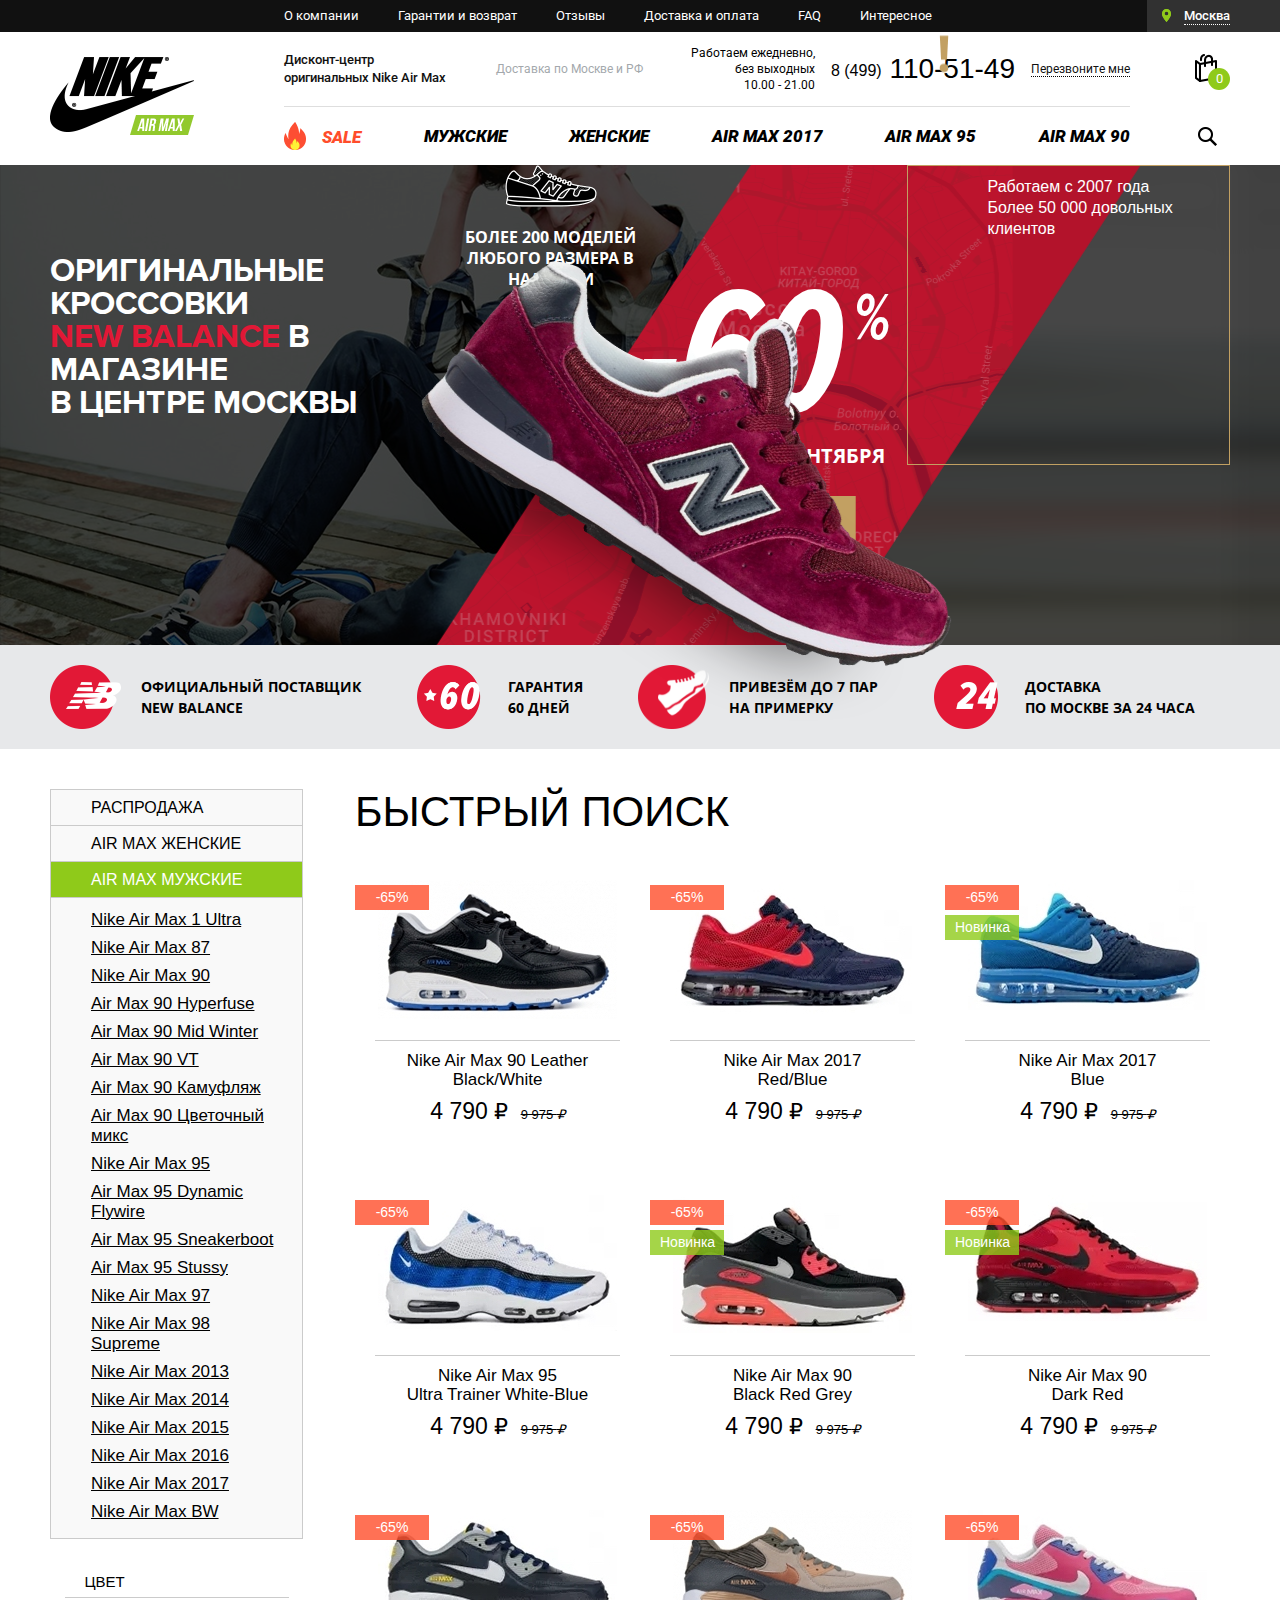
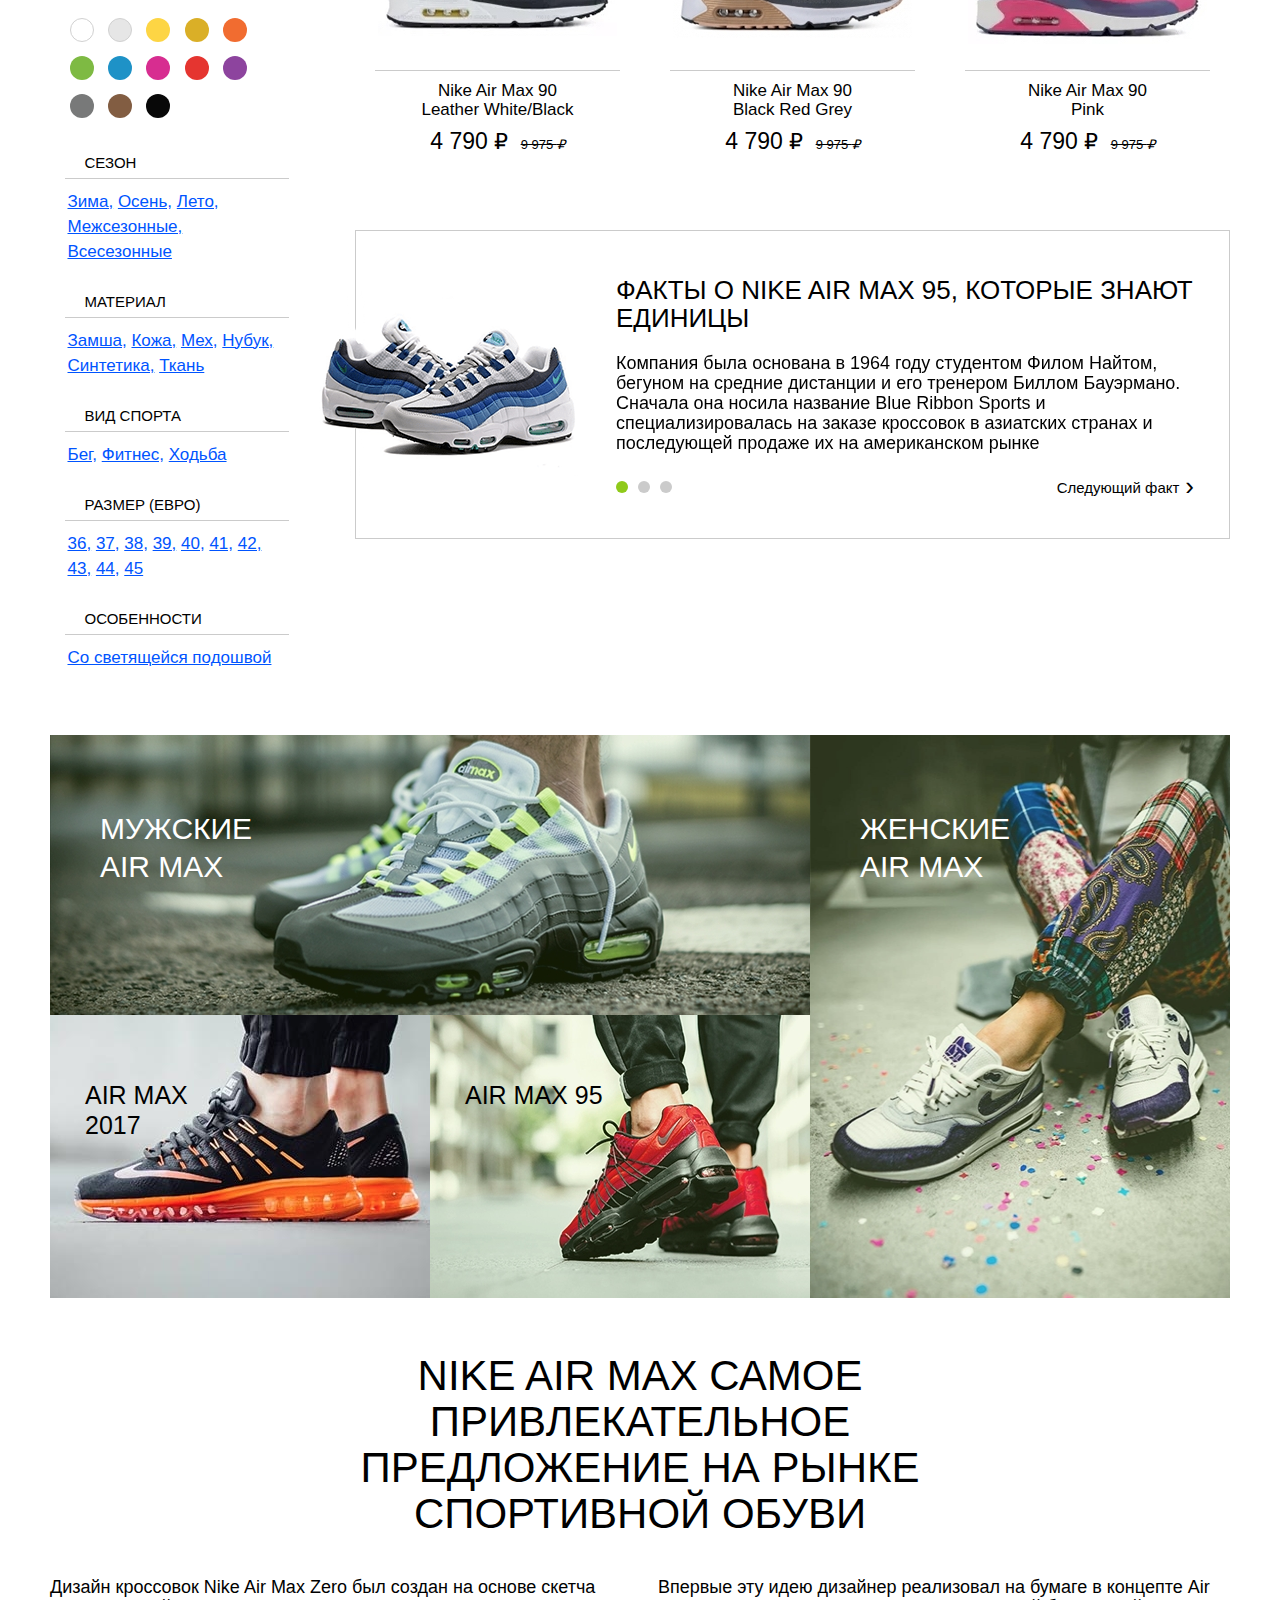
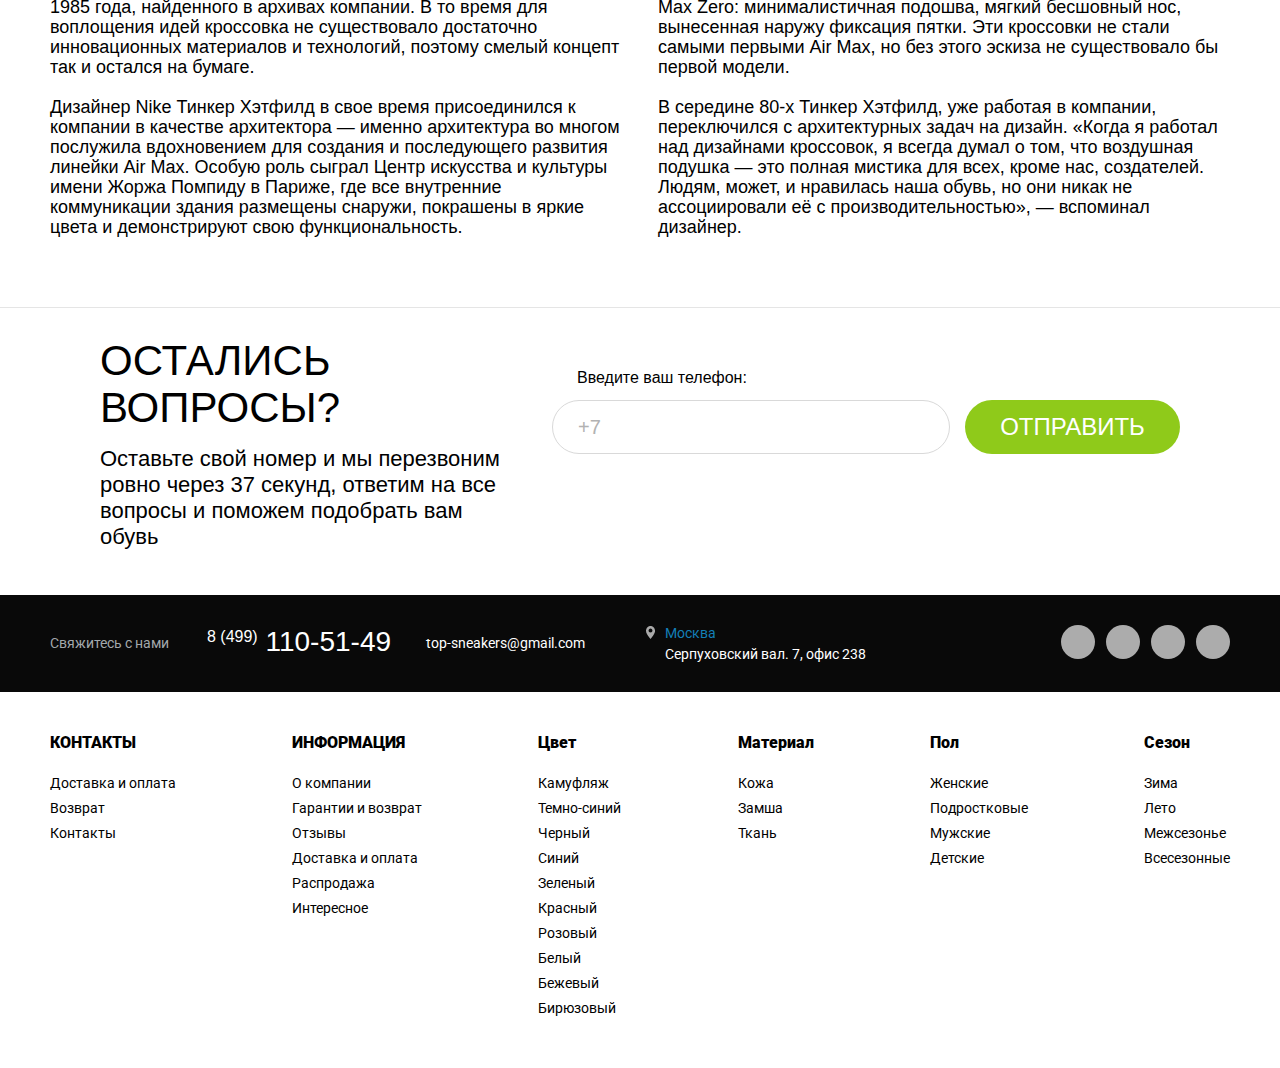
==== index.html @ c9deb580 "Initial commit" ====
<!DOCTYPE html>
<html xmlns="http://www.w3.org/1999/xhtml">
<head>
  <meta charset="utf-8">
  <!--[if IE]><script src="http://html5shiv.googlecode.com/svn/trunk/html5.js"></script><![endif]-->
  <title></title>
  <meta name="keywords" content="">
  <meta name="description" content="">
  <meta name="viewport" content="width=device-width, initial-scale=1.0, maximum-scale=1, user-scalable=0">
  <link href="https://fonts.googleapis.com/css?family=Roboto:300,400,500,700,900,900i&amp;subset=cyrillic,cyrillic-ext" rel="stylesheet">
  <link rel="stylesheet" href="css/main.css" type="text/css">
  <link rel="stylesheet" href="css/newbalances.css" type="text/css">
  <link rel="stylesheet" href="css/fonts.css" type="text/css">
  <link rel="stylesheet" href="css/framework.css" type="text/css">
</head>

<body>

<div id="wrapper">

  <div id="callModal" class="call-modal mfp-hide">
    <div class="modal-contacts-form">
      <span class="call-modal-tt">Обратный звонок</span>
      <form action="#">
        <div class="form-group">
          <label for="inputName">Ваше имя</label>
          <div class="icon-input">
            <i class="icon icon-user-input"></i>
            <input type="text" placeholder="ВАШЕ ИМЯ" id="inputName">
          </div>
        </div>
        <div class="form-group">
          <label for="inputPhone">Ваш телефон</label>
          <div class="icon-input">
            <i class="icon icon-phone-input"></i>
            <input type="text" placeholder="+7" id="inputPhone" class="mask-phone">
          </div>
        </div>
        <button class="btn" type="submit">ОФОРМИТЬ ЗАКАЗ</button>
      </form>
    </div>
  </div>


  <div id="cartModal" class="cart-modal mfp-hide">
    <div class="product-info-icons hidden-devices">
      <div class="prod-icon-item">
        <i class="icon icon-rouble"></i>
        <span class="prod-icon-name">
          <span>Оплата</span>
          <span>после примерки</span>
        </span>
      </div>

      <div class="prod-icon-item">
        <i class="icon icon-sneakers"></i>
        <span class="prod-icon-name">
          <span>До 4-х пар</span>
          <span>на выбор</span>
        </span>
      </div>

      <div class="prod-icon-item">
        <i class="icon icon-guarantee">
          <span class="icon-g-value-md">60</span>
        </i>
        <span class="prod-icon-name">
          <span>Гарантия</span>
          <span>60 дней</span>
        </span>
      </div>

      <div class="prod-icon-item">
        <i class="icon icon-original-box"></i>
        <span class="prod-icon-name">
          <span>Оригинальные</span>
          <span>кроссовки Nike</span>
        </span>
      </div>

      <div class="prod-icon-item">
        <i class="icon icon-guarantee">
          <span class="icon-g-value-sm">365</span>
        </i>
        <span class="prod-icon-name">
          <span>Возврат</span>
          <span>365 дней</span>
        </span>
      </div>
    </div>

    <div class="product-cart-table-wrapp">
      <div class="prod-cart-table">
        <div class="prod-cart-row hidden-mobile">
          <div class="prod-cart-col t-col-1">Фото</div>
          <div class="prod-cart-col t-col-2">Название</div>
          <div class="prod-cart-col t-col-3">Размер</div>
          <div class="prod-cart-col t-col-4">Количество</div>
          <div class="prod-cart-col t-col-5">Цена</div>
        </div>

        <div class="prod-cart-row">
          <div class="prod-cart-col t-col-1">
            <span class="prod-cart-img"><img src="img/prod-min1.jpg" alt=""></span>
          </div>

          <div class="prod-cart-col t-col-2">
            <span class="prod-cart-name">Nike Zoom Vapor</span>
          </div>

          <div class="prod-cart-col t-col-3">
            <div class="prod-cart-select-wrapp">
              <select name="" id="">
                <option value="">41</option>
                <option value="">42</option>
                <option value="">43</option>
                <option value="">44</option>
                <option value="">45</option>
              </select>
            </div>
            <div class="prod-cart-check-wrapp">
              <input type="checkbox" id="ch1">
              <label for="ch1">Не уверен в размере - привезите несколько</label>
            </div>
          </div>

          <div class="prod-cart-col t-col-4">
            <div class="col-panel-tc">
              <span class="minus-input">-</span>
              <input type="text" value="1">
              <span class="plus-input">+</span>
            </div>
          </div>

          <div class="prod-cart-col t-col-5">
            <span class="prod-cart-price">3 520 <i class="rubl">₽</i></span>
          </div>
        </div>


        <div class="prod-cart-row">
          <div class="prod-cart-col t-col-1">
            <span class="prod-cart-img"><img src="img/prod-min2.jpg" alt=""></span>
          </div>

          <div class="prod-cart-col t-col-2">
            <span class="prod-cart-name">Nike Zoom Vapor</span>
          </div>

          <div class="prod-cart-col t-col-3">
            <div class="prod-cart-select-wrapp">
              <select name="" id="">
                <option value="">41</option>
                <option value="">42</option>
                <option value="">43</option>
                <option value="">44</option>
                <option value="">45</option>
              </select>
            </div>
            <div class="prod-cart-check-wrapp">
              <input type="checkbox" id="ch2">
              <label for="ch2">Не уверен в размере - привезите несколько</label>
            </div>
          </div>

          <div class="prod-cart-col t-col-4">
            <div class="col-panel-tc">
              <span class="minus-input">-</span>
              <input type="text" value="1">
              <span class="plus-input">+</span>
            </div>
          </div>

          <div class="prod-cart-col t-col-5">
            <span class="prod-cart-price">4 390 <i class="rubl">₽</i></span>
          </div>
        </div>
      </div>

      <div class="prod-cart-table-summ">
        <div class="cart-table-del">
          <b>Доставка:</b>
          <span class="cart-table-del-item">
            <input type="radio" checked id="rad1" name="delrad">
            <label for="rad1">по Москве</label>
          </span>
          <span class="cart-table-del-item">
            <input type="radio" id="rad2" name="delrad">
            <label for="rad2">по России</label>
          </span>
        </div>

        <div class="cart-table-summ-value">
          <span>Итого:</span>
          <span class="prod-cart-price">3 520 <i class="rubl">₽</i></span>
        </div>
      </div>
    </div>

    <div class="modal-contacts-form">
      <form action="#">
        <div class="form-group">
          <label for="inputName">Ваше имя</label>
          <div class="icon-input">
            <i class="icon icon-user-input"></i>
            <input type="text" placeholder="ВАШЕ ИМЯ" id="inputName">
          </div>
        </div>
        <div class="form-group">
          <label for="inputPhone">Ваш телефон</label>
          <div class="icon-input">
            <i class="icon icon-phone-input"></i>
            <input type="text" placeholder="+7" id="inputPhone" class="mask-phone">
          </div>
        </div>
        <button class="btn" type="submit">ОФОРМИТЬ ЗАКАЗ</button>
      </form>
    </div>
  </div>


  <!-- header -->
  <header id="header" class="header header-main">
    <div class="head-panel hidden-devices">
      <div class="container group">
        <div class="head-city">
          <div class="head-city-active">
            <i class="icon icon-location"></i>
            <span>Москва</span>
          </div>
          <div class="head-city-list">
            <span class="head-city-item"><a href="#">Санкт-Петербург</a></span>
          </div>
        </div>


        <div class="head-nav">
          <a href="#">О компании</a>
          <a href="#">Гарантии и возврат</a>
          <a href="#">Отзывы</a>
          <a href="#">Доставка и оплата</a>
          <a href="#">FAQ</a>
          <a href="#">Интересное</a>
        </div>
      </div>
    </div>

    <div class="container group">
      <div class="logo"><a href="#"><img src="img/logo.png" alt=""></a></div>

      <div class="header-inner-info">
        <div class="header-contacts-panel hidden-devices">
          <div class="head-slogan">Дисконт-центр оригинальных Nike Air Max</div>
          <div class="head-delivery-info">Доставка по Москве и РФ</div>
          <div class="head-work">Работаем ежедневно, без выходных <span>10.00 - 21.00</span></div>
          <div class="head-phone">
            <span class="head-number"><span>8 (499)</span> 110-51-49</span>
            <a href="#callModal" class="open-popup-link">Перезвоните мне</a>
          </div>
        </div>


        <div class="head-menu">
          <div class="menu-icon-wrap">
            <span class="menu-icon">
              <span></span>
            </span>
          </div>

          <div class="menu-wrapper-fixed">
            <div class="menu-open-wrapper">

              <nav class="header-nav">
                <ul class="menu">
                  <li class="menu-sale">
                    <a href="#">
                      <i class="icon icon-fire"></i>
                      <span>SALE</span>
                    </a>
                  </li>
                  <li><a href="#">мУЖСКИЕ</a></li>
                  <li><a href="#">Женские</a></li>
                  <li><a href="#">Air Max 2017</a></li>
                  <li><a href="#">Air Max 95</a></li>
                  <li><a href="#">Air Max 90</a></li>
                </ul>
              </nav>

            </div>
          </div>
        </div>
      </div>

      <div class="search-form">
        <form action="#">
          <div class="search-inner">
            <input type="text" placeholder="Поиск">
            <span class="search-close"></span>
          </div>
          <span class="search-btn"></span>
        </form>
      </div>

      <div class="mobile-call hidden-desktop">
        <a href="tel:+374658294556387">
          <i class="icon icon-phone"></i>
        </a>
      </div>

      <div class="head-cart">
        <a href="#cartModal" class="head-cart-link open-popup-link">
          <i class="icon icon-cart"></i>
          <span class="head-cart-value">0</span>
        </a>
      </div>
    </div>
  </header>
  <!-- end header -->


  <section id="middle">

    <div class="main-banner">
      <div class="container">
        <div class="main-banner-flex">
          <div class="main-banner__title">
            <p class="font-size-33 text-uppercase text-white line-height-1 font-proxima-nova-bold">Оригинальные кроссовки <br><span class="text-red">New Balance</span> в магазине <br> в центре Москвы</p>
          </div>
          <div class="main-banner__text-bottom mb50">
            <p class="icon-wrapper mb20"><i class="icon-newbalance"></i></p>
            <p class="text-center font-size-18 text-uppercase text-white"><b>Более 200 моделей <br> любого размера в наличии</b></p>
          </div>
          <div class="main-banner__exclamation">
            <p class="font-size-16 text-white">Работаем с 2007 года</p>
            <p class="font-size-16 text-white">Более 50 000 довольных клиентов</p>
          </div>
          <div class="main-banner__sneaker">
            <img class="main-banner__sneaker-image" src="img/newbalances/image-sneaker.png" alt="">
          </div>
          <div class="main-banner__discount">
            <div class="main-banner-discount-flex">
              <span class="main-banner__discount-value">-60</span>
              <span class="main-banner__discount-percent">%</span>
            </div>
            <div class="main-banner-subdiscount-text">
              <div class="main-banner-only-for">
                <p class="font-size-20 text-white text-uppercase text-center mb30">Только до <span class="jqs-future-date">20 сентября</span></p>
                <p class="text-center"><a class="button button_brown" href="#">К скидкам</a></p>
              </div>
            </div>
          </div>
        </div>
      </div>
    </div>

    <div class="triggers">
      <div class="container">
        <div class="triggers-flex">
          <div class="trigger-item">
            <div class="trigger-item__icon">
              <i class="icon-trigger-official-distributor"></i>
            </div>
            <p class="trigger-item__text">Официальный поставщик <br> New Balance</p>
          </div>
          <div class="trigger-item">
            <div class="trigger-item__icon">
              <i class="icon-trigger-guarantee"></i>
            </div>
            <p class="trigger-item__text">Гарантия <br> 60 дней</p>
          </div>
          <div class="trigger-item">
            <div class="trigger-item__icon">
              <i class="icon-trigger-7-pairs"></i>
            </div>
            <p class="trigger-item__text">Привезём до 7 пар <br> на примерку</p>
          </div>
          <div class="trigger-item">
            <div class="trigger-item__icon">
              <i class="icon-trigger-delivery"></i>
            </div>
            <p class="trigger-item__text">Доставка <br> по Москве за 24 часа</p>
          </div>
        </div>
      </div>
    </div>

    <div class="container">
      <div class="two-column-wrapp group">
        <div class="aside-column">
          <div class="aside-open-mobile">Выбрать по параметрам</div>

          <div class="hidden-aside-mobile">
            <div class="param-links-wrapp">
              <ul class="param-nav">
                <li>
                  <span class="param-nav-item-tt">Распродажа</span>
                  <ul>
                    <li><a href="#">Nike Air Max 1 Ultra</a></li>
                    <li><a href="#">Nike Air Max 87</a></li>
                    <li><a href="#">Nike Air Max 90</a></li>
                    <li><a href="#">Air Max 90 Hyperfuse</a></li>
                    <li><a href="#">Air Max 90 Mid Winter</a></li>
                    <li><a href="#">Air Max 90 VT</a></li>
                    <li><a href="#">Air Max 90 Камуфляж</a></li>
                    <li><a href="#">Air Max 90 Цветочный микс</a></li>
                    <li><a href="#">Nike Air Max 95</a></li>
                    <li><a href="#">Air Max 95 Dynamic Flywire</a></li>
                    <li><a href="#">Air Max 95 Sneakerboot</a></li>
                    <li><a href="#">Air Max 95 Stussy</a></li>
                    <li><a href="#">Nike Air Max 97</a></li>
                    <li><a href="#">Nike Air Max 98 Supreme</a></li>
                    <li><a href="#">Nike Air Max 2013</a></li>
                    <li><a href="#">Nike Air Max 2014</a></li>
                    <li><a href="#">Nike Air Max 2015</a></li>
                    <li><a href="#">Nike Air Max 2016</a></li>
                    <li><a href="#">Nike Air Max 2017</a></li>
                    <li><a href="#">Nike Air Max BW</a></li>
                  </ul>
                </li>
                <li>
                  <span class="param-nav-item-tt">Air Max Женские</span>
                  <ul>
                    <li><a href="#">Nike Air Max 1 Ultra</a></li>
                    <li><a href="#">Nike Air Max 87</a></li>
                    <li><a href="#">Nike Air Max 90</a></li>
                    <li><a href="#">Air Max 90 Hyperfuse</a></li>
                    <li><a href="#">Air Max 90 Mid Winter</a></li>
                    <li><a href="#">Air Max 90 VT</a></li>
                    <li><a href="#">Air Max 90 Камуфляж</a></li>
                    <li><a href="#">Air Max 90 Цветочный микс</a></li>
                    <li><a href="#">Nike Air Max 95</a></li>
                    <li><a href="#">Air Max 95 Dynamic Flywire</a></li>
                    <li><a href="#">Air Max 95 Sneakerboot</a></li>
                    <li><a href="#">Air Max 95 Stussy</a></li>
                    <li><a href="#">Nike Air Max 97</a></li>
                    <li><a href="#">Nike Air Max 98 Supreme</a></li>
                    <li><a href="#">Nike Air Max 2013</a></li>
                    <li><a href="#">Nike Air Max 2014</a></li>
                    <li><a href="#">Nike Air Max 2015</a></li>
                    <li><a href="#">Nike Air Max 2016</a></li>
                    <li><a href="#">Nike Air Max 2017</a></li>
                    <li><a href="#">Nike Air Max BW</a></li>
                  </ul>
                </li>
                <li class="open">
                  <span class="param-nav-item-tt">Air Max Мужские</span>
                  <ul>
                    <li><a href="#">Nike Air Max 1 Ultra</a></li>
                    <li><a href="#">Nike Air Max 87</a></li>
                    <li><a href="#">Nike Air Max 90</a></li>
                    <li><a href="#">Air Max 90 Hyperfuse</a></li>
                    <li><a href="#">Air Max 90 Mid Winter</a></li>
                    <li><a href="#">Air Max 90 VT</a></li>
                    <li><a href="#">Air Max 90 Камуфляж</a></li>
                    <li><a href="#">Air Max 90 Цветочный микс</a></li>
                    <li><a href="#">Nike Air Max 95</a></li>
                    <li><a href="#">Air Max 95 Dynamic Flywire</a></li>
                    <li><a href="#">Air Max 95 Sneakerboot</a></li>
                    <li><a href="#">Air Max 95 Stussy</a></li>
                    <li><a href="#">Nike Air Max 97</a></li>
                    <li><a href="#">Nike Air Max 98 Supreme</a></li>
                    <li><a href="#">Nike Air Max 2013</a></li>
                    <li><a href="#">Nike Air Max 2014</a></li>
                    <li><a href="#">Nike Air Max 2015</a></li>
                    <li><a href="#">Nike Air Max 2016</a></li>
                    <li><a href="#">Nike Air Max 2017</a></li>
                    <li><a href="#">Nike Air Max BW</a></li>
                  </ul>
                </li>
              </ul>
            </div>


            <div class="param-item">
              <span class="param-tt">Цвет</span>
              <div class="param-colors">
                <a href="#" class="p-color-1"></a>
                <a href="#" class="p-color-2"></a>
                <a href="#" class="p-color-3"></a>
                <a href="#" class="p-color-4"></a>
                <a href="#" class="p-color-5"></a>
                <a href="#" class="p-color-6"></a>
                <a href="#" class="p-color-7"></a>
                <a href="#" class="p-color-8"></a>
                <a href="#" class="p-color-9"></a>
                <a href="#" class="p-color-10"></a>
                <a href="#" class="p-color-11"></a>
                <a href="#" class="p-color-12"></a>
                <a href="#" class="p-color-13"></a>
              </div>
            </div>


            <div class="param-item">
              <span class="param-tt">Сезон</span>
              <div class="param-links">
                <a href="#">Зима,</a>
                <a href="#">Осень,</a>
                <a href="#">Лето,</a>
                <a href="#">Межсезонные,</a>
                <a href="#">Всесезонные</a>
              </div>
            </div>

            <div class="param-item">
              <span class="param-tt">Материал</span>
              <div class="param-links">
                <a href="#">Замша,</a>
                <a href="#">Кожа,</a>
                <a href="#">Мех,</a>
                <a href="#">Нубук,</a>
                <a href="#">Синтетика,</a>
                <a href="#">Ткань</a>
              </div>
            </div>

            <div class="param-item">
              <span class="param-tt">Вид спорта</span>
              <div class="param-links">
                <a href="#">Бег,</a>
                <a href="#">Фитнес,</a>
                <a href="#">Ходьба</a>
              </div>
            </div>

            <div class="param-item">
              <span class="param-tt">Размер (евро)</span>
              <div class="param-links">
                <a href="#">36,</a>
                <a href="#">37,</a>
                <a href="#">38,</a>
                <a href="#">39,</a>
                <a href="#">40,</a>
                <a href="#">41,</a>
                <a href="#">42,</a>
                <a href="#">43,</a>
                <a href="#">44,</a>
                <a href="#">45</a>
              </div>
            </div>

            <div class="param-item">
              <span class="param-tt">Особенности</span>
              <div class="param-links">
                <a href="#">Со светящейся подошвой</a>
              </div>
            </div>
          </div>
        </div>



        <div class="main-column">
          <span class="site-h1-tt">БЫСТРЫЙ ПОИСК</span>
          <div class="catalog-product">
            <div class="product-item">
              <div class="product-inner">
                <a href="#">
                  <div class="product-label">
                    <span class="product-discount">-65%</span>
                  </div>
                  <div class="product-img">
                    <img src="img/prod1.jpg" alt="">
                  </div>
                  <div class="prodcut-name">
                    <span>Nike Air Max 90 Leather</span>
                    <span>Black/White</span>
                  </div>
                  <div class="product-price">
                    <span>4 790 <i class="rubl">₽</i></span>
                    <del>9 975 <i>₽</i></del>
                  </div>
                </a>
                <div class="product-btn">
                  <a href="#" class="btn btn-navy">КУПИТЬ</a>
                </div>
              </div>
            </div>


            <div class="product-item">
              <div class="product-inner">
                <a href="#">
                  <div class="product-label">
                    <span class="product-discount">-65%</span>
                  </div>
                  <div class="product-img">
                    <img src="img/prod2.jpg" alt="">
                  </div>
                  <div class="prodcut-name">
                    <span>Nike Air Max 2017</span>
                    <span>Red/Blue</span>
                  </div>
                  <div class="product-price">
                    <span>4 790 <i class="rubl">₽</i></span>
                    <del>9 975 <i>₽</i></del>
                  </div>
                </a>
                <div class="product-btn">
                  <a href="#" class="btn btn-navy">КУПИТЬ</a>
                </div>
              </div>
            </div>


            <div class="product-item">
              <div class="product-inner">
                <a href="#">
                  <div class="product-label">
                    <span class="product-discount">-65%</span>
                    <span class="product-new">Новинка</span>
                  </div>
                  <div class="product-img">
                    <img src="img/prod3.jpg" alt="">
                  </div>
                  <div class="prodcut-name">
                    <span>Nike Air Max 2017</span>
                    <span>Blue</span>
                  </div>
                  <div class="product-price">
                    <span>4 790 <i class="rubl">₽</i></span>
                    <del>9 975 <i>₽</i></del>
                  </div>
                </a>
                <div class="product-btn">
                  <a href="#" class="btn btn-navy">КУПИТЬ</a>
                </div>
              </div>
            </div>


            <div class="product-item">
              <div class="product-inner">
                <a href="#">
                  <div class="product-label">
                    <span class="product-discount">-65%</span>
                  </div>
                  <div class="product-img">
                    <img src="img/prod4.jpg" alt="">
                  </div>
                  <div class="prodcut-name">
                    <span>Nike Air Max 95</span>
                    <span>Ultra Trainer White-Blue</span>
                  </div>
                  <div class="product-price">
                    <span>4 790 <i class="rubl">₽</i></span>
                    <del>9 975 <i>₽</i></del>
                  </div>
                </a>
                <div class="product-btn">
                  <a href="#" class="btn btn-navy">КУПИТЬ</a>
                </div>
              </div>
            </div>


            <div class="product-item">
              <div class="product-inner">
                <a href="#">
                  <div class="product-label">
                    <span class="product-discount">-65%</span>
                    <span class="product-new">Новинка</span>
                  </div>
                  <div class="product-img">
                    <img src="img/prod5.jpg" alt="">
                  </div>
                  <div class="prodcut-name">
                    <span>Nike Air Max 90</span>
                    <span>Black Red Grey</span>
                  </div>
                  <div class="product-price">
                    <span>4 790 <i class="rubl">₽</i></span>
                    <del>9 975 <i>₽</i></del>
                  </div>
                </a>
                <div class="product-btn">
                  <a href="#" class="btn btn-navy">КУПИТЬ</a>
                </div>
              </div>
            </div>


            <div class="product-item">
              <div class="product-inner">
                <a href="#">
                  <div class="product-label">
                    <span class="product-discount">-65%</span>
                    <span class="product-new">Новинка</span>
                  </div>
                  <div class="product-img">
                    <img src="img/prod6.jpg" alt="">
                  </div>
                  <div class="prodcut-name">
                    <span>Nike Air Max 90</span>
                    <span>Dark Red</span>
                  </div>
                  <div class="product-price">
                    <span>4 790 <i class="rubl">₽</i></span>
                    <del>9 975 <i>₽</i></del>
                  </div>
                </a>
                <div class="product-btn">
                  <a href="#" class="btn btn-navy">КУПИТЬ</a>
                </div>
              </div>
            </div>


            <div class="product-item">
              <div class="product-inner">
                <a href="#">
                  <div class="product-label">
                    <span class="product-discount">-65%</span>
                  </div>
                  <div class="product-img">
                    <img src="img/prod7.jpg" alt="">
                  </div>
                  <div class="prodcut-name">
                    <span>Nike Air Max 90</span>
                    <span>Leather White/Black</span>
                  </div>
                  <div class="product-price">
                    <span>4 790 <i class="rubl">₽</i></span>
                    <del>9 975 <i>₽</i></del>
                  </div>
                </a>
                <div class="product-btn">
                  <a href="#" class="btn btn-navy">КУПИТЬ</a>
                </div>
              </div>
            </div>


            <div class="product-item">
              <div class="product-inner">
                <a href="#">
                  <div class="product-label">
                    <span class="product-discount">-65%</span>
                  </div>
                  <div class="product-img">
                    <img src="img/prod8.jpg" alt="">
                  </div>
                  <div class="prodcut-name">
                    <span>Nike Air Max 90</span>
                    <span>Black Red Grey</span>
                  </div>
                  <div class="product-price">
                    <span>4 790 <i class="rubl">₽</i></span>
                    <del>9 975 <i>₽</i></del>
                  </div>
                </a>
                <div class="product-btn">
                  <a href="#" class="btn btn-navy">КУПИТЬ</a>
                </div>
              </div>
            </div>


            <div class="product-item">
              <div class="product-inner">
                <a href="#">
                  <div class="product-label">
                    <span class="product-discount">-65%</span>
                  </div>
                  <div class="product-img">
                    <img src="img/prod9.jpg" alt="">
                  </div>
                  <div class="prodcut-name">
                    <span>Nike Air Max 90</span>
                    <span>Pink</span>
                  </div>
                  <div class="product-price">
                    <span>4 790 <i class="rubl">₽</i></span>
                    <del>9 975 <i>₽</i></del>
                  </div>
                </a>
                <div class="product-btn">
                  <a href="#" class="btn btn-navy">КУПИТЬ</a>
                </div>
              </div>
            </div>
          </div>


          <div class="fact-wrapp">
            <div class="fact-img"><img src="img/fact-prod.png" alt=""></div>
            <span class="site-h4-tt">ФАКТЫ О NIKE AIR MAX 95, КОТОРЫЕ ЗНАЮТ ЕДИНИЦЫ</span>
            <div class="fact-carousel owl-carousel">
              <div>
                <p>Компания была основана в 1964 году студентом Филом Найтом, бегуном на средние дистанции и его тренером Биллом Бауэрмано. Сначала она носила название Blue Ribbon Sports и специализировалась на заказе кроссовок в азиатских странах и последующей продаже их на американском рынке</p>
              </div>
              <div>
                <p>Компания была основана в 1964 году студентом Филом Найтом, бегуном на средние дистанции и его тренером Биллом Бауэрмано. Сначала она носила название Blue Ribbon Sports и специализировалась на заказе кроссовок в азиатских странах и последующей продаже их на американском рынке</p>
              </div>
              <div>
                <p>Компания была основана в 1964 году студентом Филом Найтом, бегуном на средние дистанции и его тренером Биллом Бауэрмано. Сначала она носила название Blue Ribbon Sports и специализировалась на заказе кроссовок в азиатских странах и последующей продаже их на американском рынке</p>
              </div>
            </div>
          </div>
        </div>
      </div>


      <div class="main-banner-nav group">
        <div class="b-item-nav b-item-1">
          <a href="#">
            <img src="img/banner-md-1.jpg" alt="">
            <span class="b-item-tt">
              <span>Женские</span>
              <span>air max</span>
              <span class="btn btn-arrow btn-md btn-sm-text-size">Смотреть каталог</span>
            </span>
          </a>
        </div>
        <div class="b-item-nav b-item-2">
          <a href="#">
            <img src="img/banner-md-2.jpg" alt="">
            <span class="b-item-tt">
              <span>Мужские</span>
              <span>air max</span>
              <span class="btn btn-arrow btn-md btn-sm-text-size">Смотреть каталог</span>
            </span>
          </a>
        </div>
        <div class="b-item-nav b-item-3">
          <a href="#">
            <img src="img/banner-md-3.jpg" alt="">
            <span class="b-item-tt">
              <span>air max</span>
              <span>2017</span>
              <span class="btn btn-arrow btn-md btn-sm-text-size">Смотреть каталог</span>
            </span>
          </a>
        </div>
        <div class="b-item-nav b-item-4">
          <a href="#">
            <img src="img/banner-md-4.jpg" alt="">
            <span class="b-item-tt">
              <span>Air max 95</span>
              <span class="btn btn-arrow btn-md btn-sm-text-size">Смотреть каталог</span>
            </span>
          </a>
        </div>
      </div>


      <div class="about-main">
        <h1>
          NIKE AIR MAX САМОЕ ПРИВЛЕКАТЕЛЬНОЕ
          ПРЕДЛОЖЕНИЕ НА РЫНКЕ СПОРТИВНОЙ ОБУВИ
        </h1>

        <div class="group">
          <div class="about-column">
            <p>Дизайн кроссовок Nike Air Max Zero был создан на основе скетча 1985 года, найденного в архивах компании. В то время для воплощения идей кроссовка не существовало достаточно инновационных материалов и технологий, поэтому смелый концепт так и остался на бумаге.</p>
            <p>Дизайнер Nike Тинкер Хэтфилд в свое время присоединился к компании в качестве архитектора — именно архитектура во многом послужила вдохновением для создания и последующего развития линейки Air Max. Особую роль сыграл Центр искусства и культуры имени Жоржа Помпиду в Париже, где все внутренние коммуникации здания размещены снаружи, покрашены в яркие цвета и демонстрируют свою функциональность.</p>
          </div>
          <div class="about-column">
            <p>Впервые эту идею дизайнер реализовал на бумаге в концепте Air Max Zero: минималистичная подошва, мягкий бесшовный нос, вынесенная наружу фиксация пятки. Эти кроссовки не стали самыми первыми Air Max, но без этого эскиза не существовало бы первой модели.</p>
            <p>В середине 80-х Тинкер Хэтфилд, уже работая в компании, переключился с архитектурных задач на дизайн. «Когда я работал над дизайнами кроссовок, я всегда думал о том, что воздушная подушка — это полная мистика для всех, кроме нас, создателей. Людям, может, и нравилась наша обувь, но они никак не ассоциировали её с производительностью», — вспоминал дизайнер.</p>
          </div>
        </div>
      </div>
    </div>


    <div class="question-main-panel">
      <div class="container group">
        <div class="question-m-tt">
          <span class="site-h1-tt">Остались вопросы?</span>
          <span>Оставьте свой номер и мы перезвоним ровно через 37 секунд, ответим на все вопросы и поможем подобрать вам обувь</span>
        </div>
        <div class="question-form">
          <span>Введите ваш телефон:</span>
          <form action="#">
            <input type="text" class="mask-phone" placeholder="+7">
            <button type="button" class="btn btn-md">Отправить</button>
          </form>
        </div>
      </div>
    </div>
  </section><!-- #middle-->


  <div class="page-buffer"></div>
</div><!-- #wrapper -->


<!-- footer -->
<footer id="footer" class="footer">
 <div class="footer-contacts">
    <div class="container">
      <div class="f-contacts-inner">
        <span class="f-contacts-with-us">
          <a href="#">Свяжитесь с нами</a>
        </span>
        <span class="f-contacts-phone">
          <span>8 (499)</span> 110-51-49
        </span>
        <span class="f-contacts-mail">top-sneakers@gmail.com</span>
        <span class="f-contacts-adress-wrapp">
          <span class="f-contacts-city">Москва</span>
          <span class="f-contacts-adress">Серпуховский вал. 7, офис 238</span>
        </span>
        <div class="f-contacts-soc">
          <a href="#" class="soc-vk"></a>
          <a href="#" class="soc-fb"></a>
          <a href="#" class="soc-insta"></a>
          <a href="#" class="soc-tw"></a>
        </div>
      </div>
    </div>
 </div>

  <div class="container hidden-devices">
    <div class="footer-nav">
      <div class="footer-nav-item">
        <span class="footer-nav-tt">КОНТАКТЫ</span>
        <ul>
          <li><a href="#">Доставка и оплата</a></li>
          <li><a href="#">Возврат</a></li>
          <li><a href="#">Контакты</a></li>
        </ul>
      </div>

      <div class="footer-nav-item">
        <span class="footer-nav-tt">ИНФОРМАЦИЯ</span>
        <ul>
          <li><a href="#">О компании</a></li>
          <li><a href="#">Гарантии и возврат</a></li>
          <li><a href="#">Отзывы</a></li>
          <li><a href="#">Доставка и оплата</a></li>
          <li><a href="#">Распродажа</a></li>
          <li><a href="#">Интересное</a></li>
        </ul>
      </div>

      <div class="footer-nav-item">
        <span class="footer-nav-tt">Цвет</span>
        <ul>
          <li><a href="#">Камуфляж</a></li>
          <li><a href="#">Темно-синий</a></li>
          <li><a href="#">Черный</a></li>
          <li><a href="#">Синий</a></li>
          <li><a href="#">Зеленый</a></li>
          <li><a href="#">Красный</a></li>
          <li><a href="#">Розовый</a></li>
          <li><a href="#">Белый</a></li>
          <li><a href="#">Бежевый</a></li>
          <li><a href="#">Бирюзовый</a></li>
        </ul>
      </div>

      <div class="footer-nav-item">
        <span class="footer-nav-tt">Материал</span>
        <ul>
          <li><a href="#">Кожа</a></li>
          <li><a href="#">Замша</a></li>
          <li><a href="#">Ткань</a></li>
        </ul>
      </div>

      <div class="footer-nav-item">
        <span class="footer-nav-tt">Пол</span>
        <ul>
          <li><a href="#">Женские</a></li>
          <li><a href="#">Подростковые</a></li>
          <li><a href="#">Мужские</a></li>
          <li><a href="#">Детские</a></li>
        </ul>
      </div>

      <div class="footer-nav-item">
        <span class="footer-nav-tt">Сезон</span>
        <ul>
          <li><a href="#">Зима</a></li>
          <li><a href="#">Лето</a></li>
          <li><a href="#">Межсезонье</a></li>
          <li><a href="#">Всесезонные</a></li>
        </ul>
      </div>
    </div>
  </div>
</footer>
<!-- end footer -->


<script src="js/jquery.min.js"></script>
<script src="js/libsmin/owl.carousel.min.js"></script>
<script src="js/libsmin/magnific-popup.min.js"></script>
<script src="js/libsmin/jcf.min.js"></script>
<script src="js/main.js"></script>

</body>
</html>
---- css/newbalances.css ----
p {
  margin-top: 0;
  margin-bottom: 0;
}

.main-banner {
  position: relative;
  background: url("../img/newbalances/main-banner.png") no-repeat;
  background-size: cover;
  height: 480px;
  width: 100%;
}

.main-banner-flex {
  display: flex;
}

.main-banner__title {
  padding-top: 90px;
  max-width: 515px;
  margin-bottom: 45px;
}

b, strong {
  font-family: "Open Sans", sans-serif;
  font-weight: 700;
}

.font-proxima-nova-bold {
  font-family: "Proxima Nova Rg", sans-serif;
  font-weight: 700;
}

.icon-newbalance {
  background: url("../img/newbalances/icon-sneaker.png") no-repeat;
  background-size: 92px 42px;
  width: 92px;
  height: 42px;
  display: block;
  margin: 0 auto;
}

.main-banner__text-bottom {
  text-align: center;
  max-width: 310px;
}

.main-banner__exclamation {
  position: relative;
  max-width: 400px;
  margin-left: 250px;
  border: 1px solid #c2a062;
  padding-left: 80px;
  padding-right: 30px;
  padding-top: 10px;
  padding-bottom: 15px;
  z-index: 20;
}

.main-banner__exclamation::after {
  position: absolute;
  content: '';
  top: -50%;
  left: 10%;
  transform: translate(-10%, 50%);
  background: url("../img/newbalances/exclamation.png") no-repeat;
  background-size: 10px 37px;
  width: 10px;
  height: 37px;
}

.main-banner__sneaker {
  position: absolute;
  top: 20%;
  left: 56%;
  transform: translate(-56%, 0);
  z-index: 10;
}

.main-banner__discount {
  position: absolute;
  top: 0;
  right: 7%;
  transform: translateX(-7%);
  background: url("../img/newbalances/discount-bg.png") no-repeat;
  width: 704px;
  height: 480px;
}

.main-banner__discount-value,
.main-banner__discount-percent {
  color: #ffffff;
  font-family: "Proxima Nova ExCn Rg", sans-serif;
  font-style: italic;
  font-weight: bold;
  line-height: 1;
}

.main-banner__discount-value {
  font-size: 180px;
}

.main-banner__discount-percent {
  font-size: 66px;
  margin-top: 20px;
  margin-left: 10px;
}

.main-banner-discount-text-wrapper {
  margin-top: 210px;
  margin-left: 170px;
}

.main-banner-discount-flex {
  margin-top: 100px;
  margin-left: 200px;
  display: flex;
  align-items: flex-start;
}

.main-banner-subdiscount-text {
  margin-left: 130px;
}

.main-banner-only-for {
  font-family: "Open Sans";
  font-weight: bold;
  font-size: 20px;
  width: 380px;
}

.button {
  display: inline-flex;
  font-family: "Open Sans";
  font-size: 16px;
  color: #ffffff;
  align-items: center;
  justify-content: center;
  text-align: center;
  text-transform: uppercase;
  transition: all 0.3s ease;
  text-decoration: none;
  padding: 15px 50px;
  font-weight: bold;
}

.button:hover {
  text-decoration: none;
  color: #ffffff;
  box-shadow: inset 0 0 100px rgba(0,0,0, 0.3);
}

.button_brown {
  background-color: #c2a062;
  color: #ffffff;
}

.triggers {
  background-color: #e7e8ea;
  padding: 20px;
}

.triggers-flex {
  display: flex;
  flex-wrap: wrap;
  margin-bottom: -20px;
  margin-left: -20px;
}

.trigger-item {
  display: flex;
  align-items: center;
  flex-grow: 1;
  flex-shrink: 1;
  padding-bottom: 20px;
  padding-left: 20px;
}

.trigger-item__icon {
  margin-right: 20px;
  flex-shrink: 0;
}

.icon-trigger-official-distributor,
.icon-trigger-guarantee,
.icon-trigger-7-pairs,
.icon-trigger-delivery {
  width: 71px;
  height: 64px;
  background-size: 71px 64px;
  display: block;
  background-repeat: no-repeat;
}

.icon-trigger-official-distributor {
  background-image: url("../img/newbalances/trigger-official-distributor.png");
}

.icon-trigger-guarantee {
  background-image: url("../img/newbalances/trigger-guarantee.png");
}

.icon-trigger-7-pairs {
  background-image: url("../img/newbalances/trigger-7-pairs.png");
}

.icon-trigger-delivery {
  background-image: url("../img/newbalances/trigger-delivery.png");
}

.trigger-item__text {
  font-family: "Open Sans";
  font-weight: bold;
  font-size: 14px;
  color: #000000;
  text-transform: uppercase;
}
---- css/fonts.css ----
/* This stylesheet generated by Transfonter (https://transfonter.org) on September 18, 2017 7:01 AM */

@font-face {
	font-family: 'Open Sans';
	src: url('../fonts/OpenSans-LightItalic.eot');
	src: url('../fonts/OpenSans-LightItalic.eot?#iefix') format('embedded-opentype'),
		url('../fonts/OpenSans-LightItalic.woff') format('woff'),
		url('../fonts/OpenSans-LightItalic.ttf') format('truetype');
	font-weight: 300;
	font-style: italic;
}

@font-face {
	font-family: 'Open Sans';
	src: url('../fonts/OpenSans-ExtraBoldItalic.eot');
	src: url('../fonts/OpenSans-ExtraBoldItalic.eot?#iefix') format('embedded-opentype'),
		url('../fonts/OpenSans-ExtraBoldItalic.woff') format('woff'),
		url('../fonts/OpenSans-ExtraBoldItalic.ttf') format('truetype');
	font-weight: 800;
	font-style: italic;
}

@font-face {
	font-family: 'Open Sans';
	src: url('../fonts/OpenSans-SemiBoldItalic.eot');
	src: url('../fonts/OpenSans-SemiBoldItalic.eot?#iefix') format('embedded-opentype'),
		url('../fonts/OpenSans-SemiBoldItalic.woff') format('woff'),
		url('../fonts/OpenSans-SemiBoldItalic.ttf') format('truetype');
	font-weight: 600;
	font-style: italic;
}

@font-face {
	font-family: 'Open Sans';
	src: url('../fonts/OpenSans-SemiBold.eot');
	src: url('../fonts/OpenSans-SemiBold.eot?#iefix') format('embedded-opentype'),
		url('../fonts/OpenSans-SemiBold.woff') format('woff'),
		url('../fonts/OpenSans-SemiBold.ttf') format('truetype');
	font-weight: 600;
	font-style: normal;
}

@font-face {
	font-family: 'Open Sans';
	src: url('../fonts/OpenSans-Regular.eot');
	src: url('../fonts/OpenSans-Regular.eot?#iefix') format('embedded-opentype'),
		url('../fonts/OpenSans-Regular.woff') format('woff'),
		url('../fonts/OpenSans-Regular.ttf') format('truetype');
	font-weight: normal;
	font-style: normal;
}

@font-face {
	font-family: 'Open Sans';
	src: url('../fonts/OpenSans-Bold.eot');
	src: url('../fonts/OpenSans-Bold.eot?#iefix') format('embedded-opentype'),
		url('../fonts/OpenSans-Bold.woff') format('woff'),
		url('../fonts/OpenSans-Bold.ttf') format('truetype');
	font-weight: bold;
	font-style: normal;
}

@font-face {
	font-family: 'Open Sans';
	src: url('../fonts/OpenSans-Light.eot');
	src: url('../fonts/OpenSans-Light.eot?#iefix') format('embedded-opentype'),
		url('../fonts/OpenSans-Light.woff') format('woff'),
		url('../fonts/OpenSans-Light.ttf') format('truetype');
	font-weight: 300;
	font-style: normal;
}

@font-face {
	font-family: 'Open Sans';
	src: url('../fonts/OpenSans-ExtraBold.eot');
	src: url('../fonts/OpenSans-ExtraBold.eot?#iefix') format('embedded-opentype'),
		url('../fonts/OpenSans-ExtraBold.woff') format('woff'),
		url('../fonts/OpenSans-ExtraBold.ttf') format('truetype');
	font-weight: 800;
	font-style: normal;
}

@font-face {
	font-family: 'Open Sans';
	src: url('../fonts/OpenSans-BoldItalic.eot');
	src: url('../fonts/OpenSans-BoldItalic.eot?#iefix') format('embedded-opentype'),
		url('../fonts/OpenSans-BoldItalic.woff') format('woff'),
		url('../fonts/OpenSans-BoldItalic.ttf') format('truetype');
	font-weight: bold;
	font-style: italic;
}

@font-face {
	font-family: 'Open Sans';
	src: url('../fonts/OpenSans-Italic.eot');
	src: url('../fonts/OpenSans-Italic.eot?#iefix') format('embedded-opentype'),
		url('../fonts/OpenSans-Italic.woff') format('woff'),
		url('../fonts/OpenSans-Italic.ttf') format('truetype');
	font-weight: normal;
	font-style: italic;
}

@font-face {
	font-family: 'Proxima Nova Rg';
	src: url('../fonts/ProximaNova-Bold.eot');
	src: url('../fonts/ProximaNova-Bold.eot?#iefix') format('embedded-opentype'),
		url('../fonts/ProximaNova-Bold.woff') format('woff'),
		url('../fonts/ProximaNova-Bold.ttf') format('truetype');
	font-weight: bold;
	font-style: normal;
}

@font-face {
  font-family: 'Proxima Nova Rg';
  src: url('../fonts/ProximaNova-RegularIt.eot');
  src: url('../fonts/ProximaNova-RegularIt.eot?#iefix') format('embedded-opentype'),
  url('../fonts/ProximaNova-RegularIt.woff') format('woff'),
  url('../fonts/ProximaNova-RegularIt.ttf') format('truetype');
  font-weight: normal;
  font-style: italic;
}

@font-face {
  font-family: 'Proxima Nova Th';
  src: url('../fonts/ProximaNova-Extrabld.eot');
  src: url('../fonts/ProximaNova-Extrabld.eot?#iefix') format('embedded-opentype'),
  url('../fonts/ProximaNova-Extrabld.woff') format('woff'),
  url('../fonts/ProximaNova-Extrabld.ttf') format('truetype');
  font-weight: 800;
  font-style: normal;
}

@font-face {
  font-family: 'Proxima Nova Lt';
  src: url('../fonts/ProximaNova-Light.eot');
  src: url('../fonts/ProximaNova-Light.eot?#iefix') format('embedded-opentype'),
  url('../fonts/ProximaNova-Light.woff') format('woff'),
  url('../fonts/ProximaNova-Light.ttf') format('truetype');
  font-weight: 300;
  font-style: normal;
}

@font-face {
  font-family: 'Proxima Nova Rg';
  src: url('../fonts/ProximaNova-BoldIt.eot');
  src: url('../fonts/ProximaNova-BoldIt.eot?#iefix') format('embedded-opentype'),
  url('../fonts/ProximaNova-BoldIt.woff') format('woff'),
  url('../fonts/ProximaNova-BoldIt.ttf') format('truetype');
  font-weight: bold;
  font-style: italic;
}

@font-face {
  font-family: 'Proxima Nova Lt';
  src: url('../fonts/ProximaNova-LightIt.eot');
  src: url('../fonts/ProximaNova-LightIt.eot?#iefix') format('embedded-opentype'),
  url('../fonts/ProximaNova-LightIt.woff') format('woff'),
  url('../fonts/ProximaNova-LightIt.ttf') format('truetype');
  font-weight: 300;
  font-style: italic;
}

@font-face {
  font-family: 'Proxima Nova Rg';
  src: url('../fonts/ProximaNova-Regular.eot');
  src: url('../fonts/ProximaNova-Regular.eot?#iefix') format('embedded-opentype'),
  url('../fonts/ProximaNova-Regular.woff') format('woff'),
  url('../fonts/ProximaNova-Regular.ttf') format('truetype');
  font-weight: normal;
  font-style: normal;
}

@font-face {
  font-family: 'Proxima Nova Bl';
  src: url('../fonts/ProximaNova-Black.eot');
  src: url('../fonts/ProximaNova-Black.eot?#iefix') format('embedded-opentype'),
  url('../fonts/ProximaNova-Black.woff') format('woff'),
  url('../fonts/ProximaNova-Black.ttf') format('truetype');
  font-weight: 900;
  font-style: normal;
}

@font-face {
  font-family: 'Proxima Nova ExCn Bl';
  src: url('../fonts/ProximaNovaExCn-BlackIt.eot');
  src: url('../fonts/ProximaNovaExCn-BlackIt.eot?#iefix') format('embedded-opentype'),
  url('../fonts/ProximaNovaExCn-BlackIt.woff') format('woff'),
  url('../fonts/ProximaNovaExCn-BlackIt.ttf') format('truetype');
  font-weight: 900;
  font-style: italic;
}

@font-face {
  font-family: 'Proxima Nova ExCn Th';
  src: url('../fonts/ProximaNovaExCn-ThinIt.eot');
  src: url('../fonts/ProximaNovaExCn-ThinIt.eot?#iefix') format('embedded-opentype'),
  url('../fonts/ProximaNovaExCn-ThinIt.woff') format('woff'),
  url('../fonts/ProximaNovaExCn-ThinIt.ttf') format('truetype');
  font-weight: 100;
  font-style: italic;
}

@font-face {
  font-family: 'Proxima Nova ExCn Th';
  src: url('../fonts/ProximaNovaExCn-Thin.eot');
  src: url('../fonts/ProximaNovaExCn-Thin.eot?#iefix') format('embedded-opentype'),
  url('../fonts/ProximaNovaExCn-Thin.woff') format('woff'),
  url('../fonts/ProximaNovaExCn-Thin.ttf') format('truetype');
  font-weight: 100;
  font-style: normal;
}

@font-face {
  font-family: 'Proxima Nova Cn Rg';
  src: url('../fonts/ProximaNovaCond-Bold.eot');
  src: url('../fonts/ProximaNovaCond-Bold.eot?#iefix') format('embedded-opentype'),
  url('../fonts/ProximaNovaCond-Bold.woff') format('woff'),
  url('../fonts/ProximaNovaCond-Bold.ttf') format('truetype');
  font-weight: bold;
  font-style: normal;
}

@font-face {
  font-family: 'Proxima Nova ExCn Bl';
  src: url('../fonts/ProximaNovaExCn-Black.eot');
  src: url('../fonts/ProximaNovaExCn-Black.eot?#iefix') format('embedded-opentype'),
  url('../fonts/ProximaNovaExCn-Black.woff') format('woff'),
  url('../fonts/ProximaNovaExCn-Black.ttf') format('truetype');
  font-weight: 900;
  font-style: normal;
}

@font-face {
  font-family: 'Proxima Nova ExCn Lt';
  src: url('../fonts/ProximaNovaExCn-Light.eot');
  src: url('../fonts/ProximaNovaExCn-Light.eot?#iefix') format('embedded-opentype'),
  url('../fonts/ProximaNovaExCn-Light.woff') format('woff'),
  url('../fonts/ProximaNovaExCn-Light.ttf') format('truetype');
  font-weight: 300;
  font-style: normal;
}

@font-face {
  font-family: 'Proxima Nova ExCn Rg';
  src: url('../fonts/ProximaNovaExCn-RegularIt.eot');
  src: url('../fonts/ProximaNovaExCn-RegularIt.eot?#iefix') format('embedded-opentype'),
  url('../fonts/ProximaNovaExCn-RegularIt.woff') format('woff'),
  url('../fonts/ProximaNovaExCn-RegularIt.ttf') format('truetype');
  font-weight: normal;
  font-style: italic;
}

@font-face {
  font-family: 'Proxima Nova ExCn Rg';
  src: url('../fonts/ProximaNovaExCn-Regular.eot');
  src: url('../fonts/ProximaNovaExCn-Regular.eot?#iefix') format('embedded-opentype'),
  url('../fonts/ProximaNovaExCn-Regular.woff') format('woff'),
  url('../fonts/ProximaNovaExCn-Regular.ttf') format('truetype');
  font-weight: normal;
  font-style: normal;
}

@font-face {
  font-family: 'Proxima Nova ExCn Lt';
  src: url('../fonts/ProximaNovaExCn-SemiboldIt.eot');
  src: url('../fonts/ProximaNovaExCn-SemiboldIt.eot?#iefix') format('embedded-opentype'),
  url('../fonts/ProximaNovaExCn-SemiboldIt.woff') format('woff'),
  url('../fonts/ProximaNovaExCn-SemiboldIt.ttf') format('truetype');
  font-weight: 600;
  font-style: italic;
}

@font-face {
  font-family: 'Proxima Nova ExCn Lt';
  src: url('../fonts/ProximaNovaExCn-Semibold.eot');
  src: url('../fonts/ProximaNovaExCn-Semibold.eot?#iefix') format('embedded-opentype'),
  url('../fonts/ProximaNovaExCn-Semibold.woff') format('woff'),
  url('../fonts/ProximaNovaExCn-Semibold.ttf') format('truetype');
  font-weight: 600;
  font-style: normal;
}

@font-face {
  font-family: 'Proxima Nova ExCn Rg';
  src: url('../fonts/ProximaNovaExCn-Bold.eot');
  src: url('../fonts/ProximaNovaExCn-Bold.eot?#iefix') format('embedded-opentype'),
  url('../fonts/ProximaNovaExCn-Bold.woff') format('woff'),
  url('../fonts/ProximaNovaExCn-Bold.ttf') format('truetype');
  font-weight: bold;
  font-style: normal;
}

@font-face {
  font-family: 'Proxima Nova Cn Rg';
  src: url('../fonts/ProximaNovaCond-Regular.eot');
  src: url('../fonts/ProximaNovaCond-Regular.eot?#iefix') format('embedded-opentype'),
  url('../fonts/ProximaNovaCond-Regular.woff') format('woff'),
  url('../fonts/ProximaNovaCond-Regular.ttf') format('truetype');
  font-weight: normal;
  font-style: normal;
}

@font-face {
  font-family: 'Proxima Nova ExCn Th';
  src: url('../fonts/ProximaNovaExCn-Extrabld.eot');
  src: url('../fonts/ProximaNovaExCn-Extrabld.eot?#iefix') format('embedded-opentype'),
  url('../fonts/ProximaNovaExCn-Extrabld.woff') format('woff'),
  url('../fonts/ProximaNovaExCn-Extrabld.ttf') format('truetype');
  font-weight: 800;
  font-style: normal;
}

@font-face {
  font-family: 'Proxima Nova ExCn Lt';
  src: url('../fonts/ProximaNovaExCn-LightIt.eot');
  src: url('../fonts/ProximaNovaExCn-LightIt.eot?#iefix') format('embedded-opentype'),
  url('../fonts/ProximaNovaExCn-LightIt.woff') format('woff'),
  url('../fonts/ProximaNovaExCn-LightIt.ttf') format('truetype');
  font-weight: 300;
  font-style: italic;
}

@font-face {
  font-family: 'Proxima Nova ExCn Rg';
  src: url('../fonts/ProximaNovaExCn-BoldIt.eot');
  src: url('../fonts/ProximaNovaExCn-BoldIt.eot?#iefix') format('embedded-opentype'),
  url('../fonts/ProximaNovaExCn-BoldIt.woff') format('woff'),
  url('../fonts/ProximaNovaExCn-BoldIt.ttf') format('truetype');
  font-weight: bold;
  font-style: italic;
}

@font-face {
  font-family: 'Proxima Nova ExCn Th';
  src: url('../fonts/ProximaNovaExCn-ExtrabldIt.eot');
  src: url('../fonts/ProximaNovaExCn-ExtrabldIt.eot?#iefix') format('embedded-opentype'),
  url('../fonts/ProximaNovaExCn-ExtrabldIt.woff') format('woff'),
  url('../fonts/ProximaNovaExCn-ExtrabldIt.ttf') format('truetype');
  font-weight: 800;
  font-style: italic;
}

@font-face {
  font-family: 'Proxima Nova Cn Bl';
  src: url('../fonts/ProximaNovaCond-Black.eot');
  src: url('../fonts/ProximaNovaCond-Black.eot?#iefix') format('embedded-opentype'),
  url('../fonts/ProximaNovaCond-Black.woff') format('woff'),
  url('../fonts/ProximaNovaCond-Black.ttf') format('truetype');
  font-weight: 900;
  font-style: normal;
}
---- css/framework.css ----
/*text properties*/

.text-center {
  text-align: center;
}

.text-uppercase {
  text-transform: uppercase;
}

.text-white {
  color: #ffffff;
}

.text-red {
  color: #e11836;
}

/*end text properties*/


/*------*/


/*font properties*/

.font-size-33 {
  font-size: 33px;
}

.font-size-66 {
  font-size: 66px;
}

.font-size-180 {
  font-size: 180px;
}

.line-height-1 {
  line-height: 1;
}

/*end font properties*/


/*------*/


/*margins and paddings*/
.mt0 {
  margin-top: 0;
}

.mb0 {
  margin-bottom: 0;
}

.mb20 {
  margin-bottom: 20px;
}

.mb30 {
  margin-bottom: 30px;
}

.mb50 {
  margin-bottom: 50px;
}
/*end margins and paddings*/
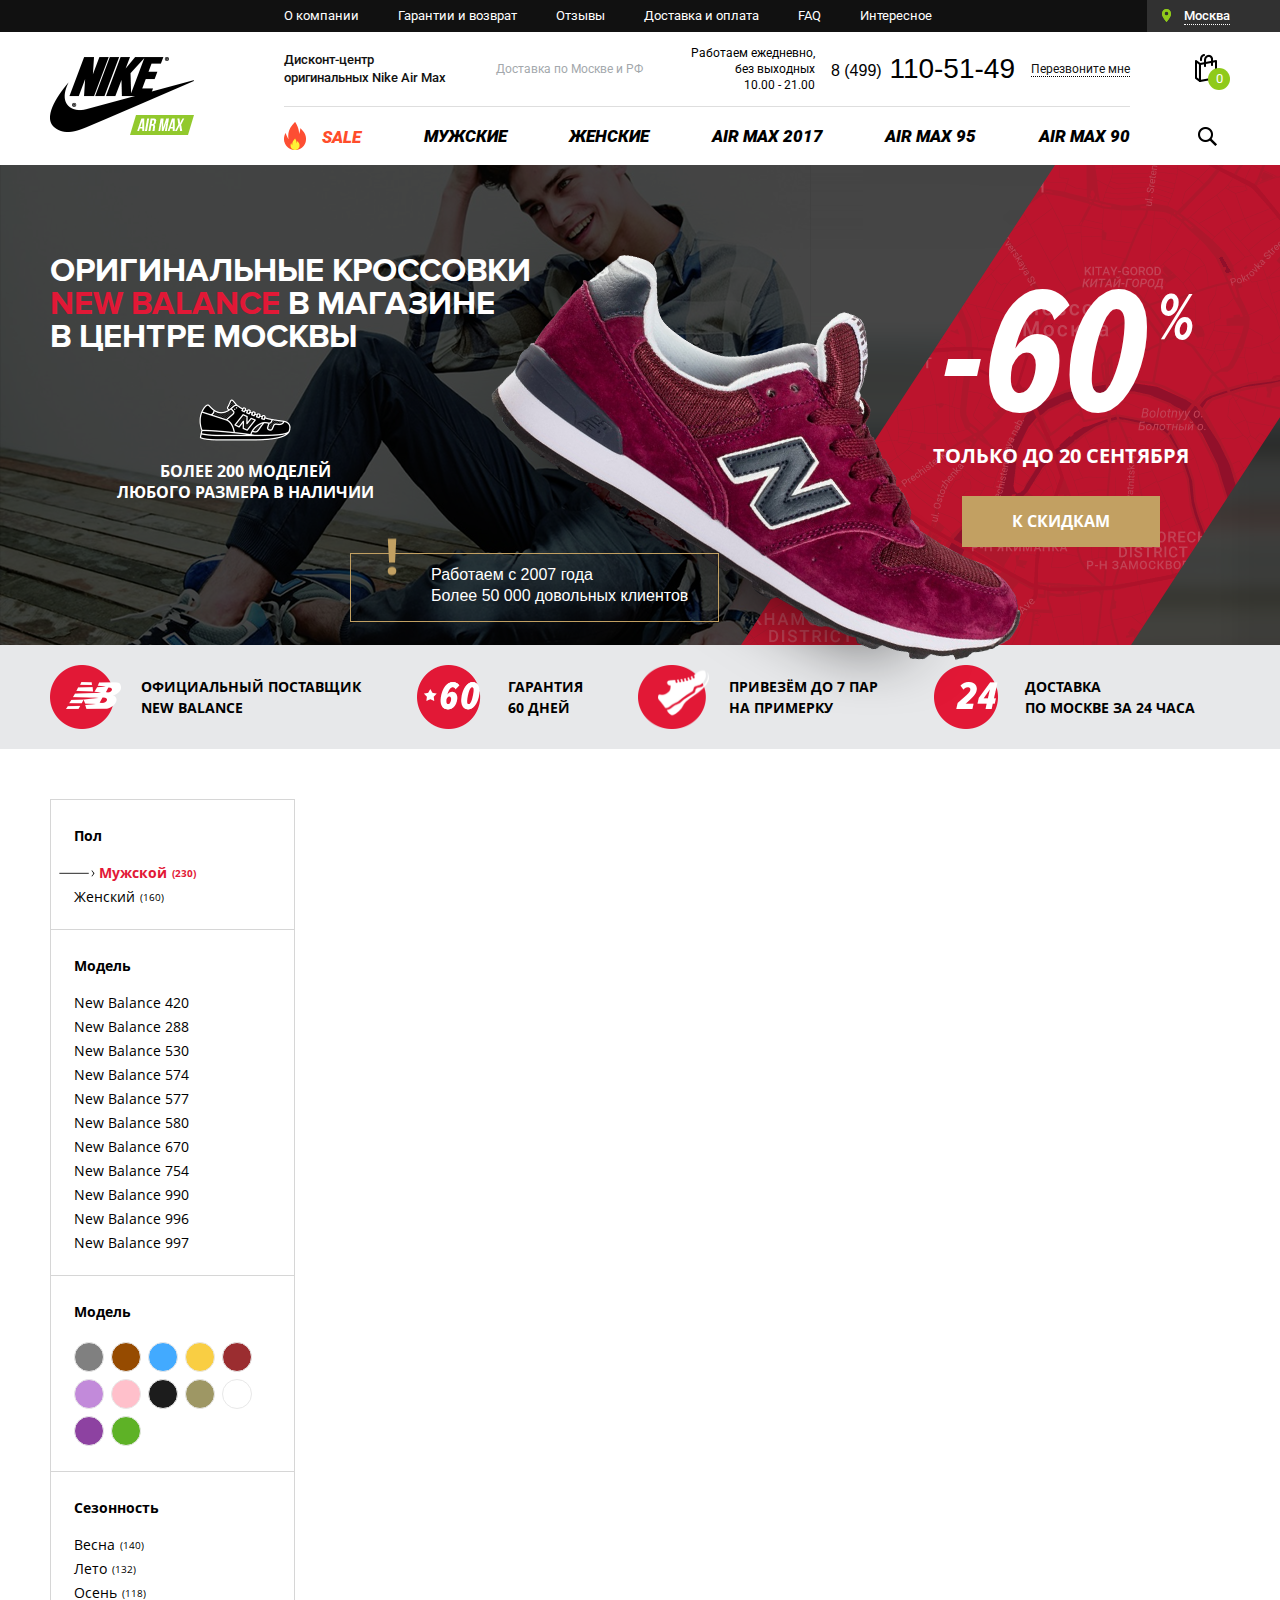
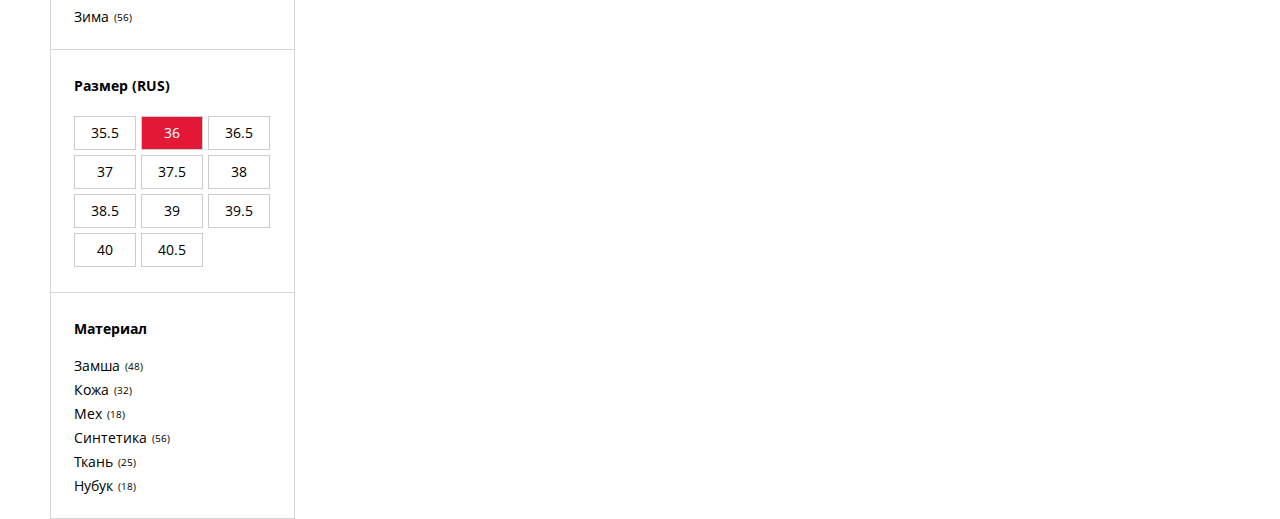
==== commit 56b1bc54: "main page" ====
--- a/index.html
+++ b/index.html
@@ -323,29 +323,33 @@
     <div class="main-banner">
       <div class="container">
         <div class="main-banner-flex">
-          <div class="main-banner__title">
-            <p class="font-size-33 text-uppercase text-white line-height-1 font-proxima-nova-bold">Оригинальные кроссовки <br><span class="text-red">New Balance</span> в магазине <br> в центре Москвы</p>
-          </div>
-          <div class="main-banner__text-bottom mb50">
-            <p class="icon-wrapper mb20"><i class="icon-newbalance"></i></p>
-            <p class="text-center font-size-18 text-uppercase text-white"><b>Более 200 моделей <br> любого размера в наличии</b></p>
-          </div>
-          <div class="main-banner__exclamation">
-            <p class="font-size-16 text-white">Работаем с 2007 года</p>
-            <p class="font-size-16 text-white">Более 50 000 довольных клиентов</p>
-          </div>
-          <div class="main-banner__sneaker">
-            <img class="main-banner__sneaker-image" src="img/newbalances/image-sneaker.png" alt="">
-          </div>
-          <div class="main-banner__discount">
-            <div class="main-banner-discount-flex">
-              <span class="main-banner__discount-value">-60</span>
-              <span class="main-banner__discount-percent">%</span>
-            </div>
-            <div class="main-banner-subdiscount-text">
-              <div class="main-banner-only-for">
-                <p class="font-size-20 text-white text-uppercase text-center mb30">Только до <span class="jqs-future-date">20 сентября</span></p>
-                <p class="text-center"><a class="button button_brown" href="#">К скидкам</a></p>
+          <div class="main-banner__left-side">
+            <div class="main-banner__title">
+              <p class="font-size-33 text-uppercase text-white line-height-1 font-proxima-nova-bold">Оригинальные кроссовки <br><span class="text-red">New Balance</span> в магазине <br> в центре Москвы</p>
+            </div>
+            <div class="main-banner__text-middle mb50">
+              <p class="icon-wrapper mb20"><i class="icon-newbalance"></i></p>
+              <p class="text-center font-size-18 text-uppercase text-white"><b>Более 200 моделей <br> любого размера в наличии</b></p>
+            </div>
+            <div class="main-banner__exclamation">
+              <p class="font-size-16 text-white">Работаем с 2007 года</p>
+              <p class="font-size-16 text-white">Более 50 000 довольных клиентов</p>
+            </div>
+          </div>
+          <div class="main-banner__right-side">
+            <div class="main-banner__sneaker">
+              <img class="main-banner__sneaker-image" src="img/newbalances/image-sneaker.png" alt="">
+            </div>
+            <div class="main-banner__discount">
+              <div class="main-banner-discount-flex">
+                <span class="main-banner__discount-value">-60</span>
+                <span class="main-banner__discount-percent">%</span>
+              </div>
+              <div class="main-banner-subdiscount-text">
+                <div class="main-banner-only-for">
+                  <p class="font-size-20 text-white text-uppercase text-center mb30">Только до <span class="jqs-future-date">20 сентября</span></p>
+                  <p class="text-center"><a class="button button_brown" href="#">К скидкам</a></p>
+                </div>
               </div>
             </div>
           </div>
@@ -384,604 +388,207 @@
       </div>
     </div>
 
-    <div class="container">
-      <div class="two-column-wrapp group">
-        <div class="aside-column">
-          <div class="aside-open-mobile">Выбрать по параметрам</div>
-
-          <div class="hidden-aside-mobile">
-            <div class="param-links-wrapp">
-              <ul class="param-nav">
-                <li>
-                  <span class="param-nav-item-tt">Распродажа</span>
-                  <ul>
-                    <li><a href="#">Nike Air Max 1 Ultra</a></li>
-                    <li><a href="#">Nike Air Max 87</a></li>
-                    <li><a href="#">Nike Air Max 90</a></li>
-                    <li><a href="#">Air Max 90 Hyperfuse</a></li>
-                    <li><a href="#">Air Max 90 Mid Winter</a></li>
-                    <li><a href="#">Air Max 90 VT</a></li>
-                    <li><a href="#">Air Max 90 Камуфляж</a></li>
-                    <li><a href="#">Air Max 90 Цветочный микс</a></li>
-                    <li><a href="#">Nike Air Max 95</a></li>
-                    <li><a href="#">Air Max 95 Dynamic Flywire</a></li>
-                    <li><a href="#">Air Max 95 Sneakerboot</a></li>
-                    <li><a href="#">Air Max 95 Stussy</a></li>
-                    <li><a href="#">Nike Air Max 97</a></li>
-                    <li><a href="#">Nike Air Max 98 Supreme</a></li>
-                    <li><a href="#">Nike Air Max 2013</a></li>
-                    <li><a href="#">Nike Air Max 2014</a></li>
-                    <li><a href="#">Nike Air Max 2015</a></li>
-                    <li><a href="#">Nike Air Max 2016</a></li>
-                    <li><a href="#">Nike Air Max 2017</a></li>
-                    <li><a href="#">Nike Air Max BW</a></li>
-                  </ul>
-                </li>
-                <li>
-                  <span class="param-nav-item-tt">Air Max Женские</span>
-                  <ul>
-                    <li><a href="#">Nike Air Max 1 Ultra</a></li>
-                    <li><a href="#">Nike Air Max 87</a></li>
-                    <li><a href="#">Nike Air Max 90</a></li>
-                    <li><a href="#">Air Max 90 Hyperfuse</a></li>
-                    <li><a href="#">Air Max 90 Mid Winter</a></li>
-                    <li><a href="#">Air Max 90 VT</a></li>
-                    <li><a href="#">Air Max 90 Камуфляж</a></li>
-                    <li><a href="#">Air Max 90 Цветочный микс</a></li>
-                    <li><a href="#">Nike Air Max 95</a></li>
-                    <li><a href="#">Air Max 95 Dynamic Flywire</a></li>
-                    <li><a href="#">Air Max 95 Sneakerboot</a></li>
-                    <li><a href="#">Air Max 95 Stussy</a></li>
-                    <li><a href="#">Nike Air Max 97</a></li>
-                    <li><a href="#">Nike Air Max 98 Supreme</a></li>
-                    <li><a href="#">Nike Air Max 2013</a></li>
-                    <li><a href="#">Nike Air Max 2014</a></li>
-                    <li><a href="#">Nike Air Max 2015</a></li>
-                    <li><a href="#">Nike Air Max 2016</a></li>
-                    <li><a href="#">Nike Air Max 2017</a></li>
-                    <li><a href="#">Nike Air Max BW</a></li>
-                  </ul>
-                </li>
-                <li class="open">
-                  <span class="param-nav-item-tt">Air Max Мужские</span>
-                  <ul>
-                    <li><a href="#">Nike Air Max 1 Ultra</a></li>
-                    <li><a href="#">Nike Air Max 87</a></li>
-                    <li><a href="#">Nike Air Max 90</a></li>
-                    <li><a href="#">Air Max 90 Hyperfuse</a></li>
-                    <li><a href="#">Air Max 90 Mid Winter</a></li>
-                    <li><a href="#">Air Max 90 VT</a></li>
-                    <li><a href="#">Air Max 90 Камуфляж</a></li>
-                    <li><a href="#">Air Max 90 Цветочный микс</a></li>
-                    <li><a href="#">Nike Air Max 95</a></li>
-                    <li><a href="#">Air Max 95 Dynamic Flywire</a></li>
-                    <li><a href="#">Air Max 95 Sneakerboot</a></li>
-                    <li><a href="#">Air Max 95 Stussy</a></li>
-                    <li><a href="#">Nike Air Max 97</a></li>
-                    <li><a href="#">Nike Air Max 98 Supreme</a></li>
-                    <li><a href="#">Nike Air Max 2013</a></li>
-                    <li><a href="#">Nike Air Max 2014</a></li>
-                    <li><a href="#">Nike Air Max 2015</a></li>
-                    <li><a href="#">Nike Air Max 2016</a></li>
-                    <li><a href="#">Nike Air Max 2017</a></li>
-                    <li><a href="#">Nike Air Max BW</a></li>
-                  </ul>
-                </li>
-              </ul>
-            </div>
-
-
-            <div class="param-item">
-              <span class="param-tt">Цвет</span>
-              <div class="param-colors">
-                <a href="#" class="p-color-1"></a>
-                <a href="#" class="p-color-2"></a>
-                <a href="#" class="p-color-3"></a>
-                <a href="#" class="p-color-4"></a>
-                <a href="#" class="p-color-5"></a>
-                <a href="#" class="p-color-6"></a>
-                <a href="#" class="p-color-7"></a>
-                <a href="#" class="p-color-8"></a>
-                <a href="#" class="p-color-9"></a>
-                <a href="#" class="p-color-10"></a>
-                <a href="#" class="p-color-11"></a>
-                <a href="#" class="p-color-12"></a>
-                <a href="#" class="p-color-13"></a>
-              </div>
-            </div>
-
-
-            <div class="param-item">
-              <span class="param-tt">Сезон</span>
-              <div class="param-links">
-                <a href="#">Зима,</a>
-                <a href="#">Осень,</a>
-                <a href="#">Лето,</a>
-                <a href="#">Межсезонные,</a>
-                <a href="#">Всесезонные</a>
-              </div>
-            </div>
-
-            <div class="param-item">
-              <span class="param-tt">Материал</span>
-              <div class="param-links">
-                <a href="#">Замша,</a>
-                <a href="#">Кожа,</a>
-                <a href="#">Мех,</a>
-                <a href="#">Нубук,</a>
-                <a href="#">Синтетика,</a>
-                <a href="#">Ткань</a>
-              </div>
-            </div>
-
-            <div class="param-item">
-              <span class="param-tt">Вид спорта</span>
-              <div class="param-links">
-                <a href="#">Бег,</a>
-                <a href="#">Фитнес,</a>
-                <a href="#">Ходьба</a>
-              </div>
-            </div>
-
-            <div class="param-item">
-              <span class="param-tt">Размер (евро)</span>
-              <div class="param-links">
-                <a href="#">36,</a>
-                <a href="#">37,</a>
-                <a href="#">38,</a>
-                <a href="#">39,</a>
-                <a href="#">40,</a>
-                <a href="#">41,</a>
-                <a href="#">42,</a>
-                <a href="#">43,</a>
-                <a href="#">44,</a>
-                <a href="#">45</a>
-              </div>
-            </div>
-
-            <div class="param-item">
-              <span class="param-tt">Особенности</span>
-              <div class="param-links">
-                <a href="#">Со светящейся подошвой</a>
-              </div>
-            </div>
-          </div>
-        </div>
-
-
-
-        <div class="main-column">
-          <span class="site-h1-tt">БЫСТРЫЙ ПОИСК</span>
-          <div class="catalog-product">
-            <div class="product-item">
-              <div class="product-inner">
-                <a href="#">
-                  <div class="product-label">
-                    <span class="product-discount">-65%</span>
-                  </div>
-                  <div class="product-img">
-                    <img src="img/prod1.jpg" alt="">
-                  </div>
-                  <div class="prodcut-name">
-                    <span>Nike Air Max 90 Leather</span>
-                    <span>Black/White</span>
-                  </div>
-                  <div class="product-price">
-                    <span>4 790 <i class="rubl">₽</i></span>
-                    <del>9 975 <i>₽</i></del>
-                  </div>
-                </a>
-                <div class="product-btn">
-                  <a href="#" class="btn btn-navy">КУПИТЬ</a>
-                </div>
-              </div>
-            </div>
-
-
-            <div class="product-item">
-              <div class="product-inner">
-                <a href="#">
-                  <div class="product-label">
-                    <span class="product-discount">-65%</span>
-                  </div>
-                  <div class="product-img">
-                    <img src="img/prod2.jpg" alt="">
-                  </div>
-                  <div class="prodcut-name">
-                    <span>Nike Air Max 2017</span>
-                    <span>Red/Blue</span>
-                  </div>
-                  <div class="product-price">
-                    <span>4 790 <i class="rubl">₽</i></span>
-                    <del>9 975 <i>₽</i></del>
-                  </div>
-                </a>
-                <div class="product-btn">
-                  <a href="#" class="btn btn-navy">КУПИТЬ</a>
-                </div>
-              </div>
-            </div>
-
-
-            <div class="product-item">
-              <div class="product-inner">
-                <a href="#">
-                  <div class="product-label">
-                    <span class="product-discount">-65%</span>
-                    <span class="product-new">Новинка</span>
-                  </div>
-                  <div class="product-img">
-                    <img src="img/prod3.jpg" alt="">
-                  </div>
-                  <div class="prodcut-name">
-                    <span>Nike Air Max 2017</span>
-                    <span>Blue</span>
-                  </div>
-                  <div class="product-price">
-                    <span>4 790 <i class="rubl">₽</i></span>
-                    <del>9 975 <i>₽</i></del>
-                  </div>
-                </a>
-                <div class="product-btn">
-                  <a href="#" class="btn btn-navy">КУПИТЬ</a>
-                </div>
-              </div>
-            </div>
-
-
-            <div class="product-item">
-              <div class="product-inner">
-                <a href="#">
-                  <div class="product-label">
-                    <span class="product-discount">-65%</span>
-                  </div>
-                  <div class="product-img">
-                    <img src="img/prod4.jpg" alt="">
-                  </div>
-                  <div class="prodcut-name">
-                    <span>Nike Air Max 95</span>
-                    <span>Ultra Trainer White-Blue</span>
-                  </div>
-                  <div class="product-price">
-                    <span>4 790 <i class="rubl">₽</i></span>
-                    <del>9 975 <i>₽</i></del>
-                  </div>
-                </a>
-                <div class="product-btn">
-                  <a href="#" class="btn btn-navy">КУПИТЬ</a>
-                </div>
-              </div>
-            </div>
-
-
-            <div class="product-item">
-              <div class="product-inner">
-                <a href="#">
-                  <div class="product-label">
-                    <span class="product-discount">-65%</span>
-                    <span class="product-new">Новинка</span>
-                  </div>
-                  <div class="product-img">
-                    <img src="img/prod5.jpg" alt="">
-                  </div>
-                  <div class="prodcut-name">
-                    <span>Nike Air Max 90</span>
-                    <span>Black Red Grey</span>
-                  </div>
-                  <div class="product-price">
-                    <span>4 790 <i class="rubl">₽</i></span>
-                    <del>9 975 <i>₽</i></del>
-                  </div>
-                </a>
-                <div class="product-btn">
-                  <a href="#" class="btn btn-navy">КУПИТЬ</a>
-                </div>
-              </div>
-            </div>
-
-
-            <div class="product-item">
-              <div class="product-inner">
-                <a href="#">
-                  <div class="product-label">
-                    <span class="product-discount">-65%</span>
-                    <span class="product-new">Новинка</span>
-                  </div>
-                  <div class="product-img">
-                    <img src="img/prod6.jpg" alt="">
-                  </div>
-                  <div class="prodcut-name">
-                    <span>Nike Air Max 90</span>
-                    <span>Dark Red</span>
-                  </div>
-                  <div class="product-price">
-                    <span>4 790 <i class="rubl">₽</i></span>
-                    <del>9 975 <i>₽</i></del>
-                  </div>
-                </a>
-                <div class="product-btn">
-                  <a href="#" class="btn btn-navy">КУПИТЬ</a>
-                </div>
-              </div>
-            </div>
-
-
-            <div class="product-item">
-              <div class="product-inner">
-                <a href="#">
-                  <div class="product-label">
-                    <span class="product-discount">-65%</span>
-                  </div>
-                  <div class="product-img">
-                    <img src="img/prod7.jpg" alt="">
-                  </div>
-                  <div class="prodcut-name">
-                    <span>Nike Air Max 90</span>
-                    <span>Leather White/Black</span>
-                  </div>
-                  <div class="product-price">
-                    <span>4 790 <i class="rubl">₽</i></span>
-                    <del>9 975 <i>₽</i></del>
-                  </div>
-                </a>
-                <div class="product-btn">
-                  <a href="#" class="btn btn-navy">КУПИТЬ</a>
-                </div>
-              </div>
-            </div>
-
-
-            <div class="product-item">
-              <div class="product-inner">
-                <a href="#">
-                  <div class="product-label">
-                    <span class="product-discount">-65%</span>
-                  </div>
-                  <div class="product-img">
-                    <img src="img/prod8.jpg" alt="">
-                  </div>
-                  <div class="prodcut-name">
-                    <span>Nike Air Max 90</span>
-                    <span>Black Red Grey</span>
-                  </div>
-                  <div class="product-price">
-                    <span>4 790 <i class="rubl">₽</i></span>
-                    <del>9 975 <i>₽</i></del>
-                  </div>
-                </a>
-                <div class="product-btn">
-                  <a href="#" class="btn btn-navy">КУПИТЬ</a>
-                </div>
-              </div>
-            </div>
-
-
-            <div class="product-item">
-              <div class="product-inner">
-                <a href="#">
-                  <div class="product-label">
-                    <span class="product-discount">-65%</span>
-                  </div>
-                  <div class="product-img">
-                    <img src="img/prod9.jpg" alt="">
-                  </div>
-                  <div class="prodcut-name">
-                    <span>Nike Air Max 90</span>
-                    <span>Pink</span>
-                  </div>
-                  <div class="product-price">
-                    <span>4 790 <i class="rubl">₽</i></span>
-                    <del>9 975 <i>₽</i></del>
-                  </div>
-                </a>
-                <div class="product-btn">
-                  <a href="#" class="btn btn-navy">КУПИТЬ</a>
-                </div>
-              </div>
-            </div>
-          </div>
-
-
-          <div class="fact-wrapp">
-            <div class="fact-img"><img src="img/fact-prod.png" alt=""></div>
-            <span class="site-h4-tt">ФАКТЫ О NIKE AIR MAX 95, КОТОРЫЕ ЗНАЮТ ЕДИНИЦЫ</span>
-            <div class="fact-carousel owl-carousel">
-              <div>
-                <p>Компания была основана в 1964 году студентом Филом Найтом, бегуном на средние дистанции и его тренером Биллом Бауэрмано. Сначала она носила название Blue Ribbon Sports и специализировалась на заказе кроссовок в азиатских странах и последующей продаже их на американском рынке</p>
-              </div>
-              <div>
-                <p>Компания была основана в 1964 году студентом Филом Найтом, бегуном на средние дистанции и его тренером Биллом Бауэрмано. Сначала она носила название Blue Ribbon Sports и специализировалась на заказе кроссовок в азиатских странах и последующей продаже их на американском рынке</p>
-              </div>
-              <div>
-                <p>Компания была основана в 1964 году студентом Филом Найтом, бегуном на средние дистанции и его тренером Биллом Бауэрмано. Сначала она носила название Blue Ribbon Sports и специализировалась на заказе кроссовок в азиатских странах и последующей продаже их на американском рынке</p>
-              </div>
-            </div>
-          </div>
-        </div>
-      </div>
-
-
-      <div class="main-banner-nav group">
-        <div class="b-item-nav b-item-1">
-          <a href="#">
-            <img src="img/banner-md-1.jpg" alt="">
-            <span class="b-item-tt">
-              <span>Женские</span>
-              <span>air max</span>
-              <span class="btn btn-arrow btn-md btn-sm-text-size">Смотреть каталог</span>
-            </span>
-          </a>
-        </div>
-        <div class="b-item-nav b-item-2">
-          <a href="#">
-            <img src="img/banner-md-2.jpg" alt="">
-            <span class="b-item-tt">
-              <span>Мужские</span>
-              <span>air max</span>
-              <span class="btn btn-arrow btn-md btn-sm-text-size">Смотреть каталог</span>
-            </span>
-          </a>
-        </div>
-        <div class="b-item-nav b-item-3">
-          <a href="#">
-            <img src="img/banner-md-3.jpg" alt="">
-            <span class="b-item-tt">
-              <span>air max</span>
-              <span>2017</span>
-              <span class="btn btn-arrow btn-md btn-sm-text-size">Смотреть каталог</span>
-            </span>
-          </a>
-        </div>
-        <div class="b-item-nav b-item-4">
-          <a href="#">
-            <img src="img/banner-md-4.jpg" alt="">
-            <span class="b-item-tt">
-              <span>Air max 95</span>
-              <span class="btn btn-arrow btn-md btn-sm-text-size">Смотреть каталог</span>
-            </span>
-          </a>
-        </div>
-      </div>
-
-
-      <div class="about-main">
-        <h1>
-          NIKE AIR MAX САМОЕ ПРИВЛЕКАТЕЛЬНОЕ
-          ПРЕДЛОЖЕНИЕ НА РЫНКЕ СПОРТИВНОЙ ОБУВИ
-        </h1>
-
-        <div class="group">
-          <div class="about-column">
-            <p>Дизайн кроссовок Nike Air Max Zero был создан на основе скетча 1985 года, найденного в архивах компании. В то время для воплощения идей кроссовка не существовало достаточно инновационных материалов и технологий, поэтому смелый концепт так и остался на бумаге.</p>
-            <p>Дизайнер Nike Тинкер Хэтфилд в свое время присоединился к компании в качестве архитектора — именно архитектура во многом послужила вдохновением для создания и последующего развития линейки Air Max. Особую роль сыграл Центр искусства и культуры имени Жоржа Помпиду в Париже, где все внутренние коммуникации здания размещены снаружи, покрашены в яркие цвета и демонстрируют свою функциональность.</p>
-          </div>
-          <div class="about-column">
-            <p>Впервые эту идею дизайнер реализовал на бумаге в концепте Air Max Zero: минималистичная подошва, мягкий бесшовный нос, вынесенная наружу фиксация пятки. Эти кроссовки не стали самыми первыми Air Max, но без этого эскиза не существовало бы первой модели.</p>
-            <p>В середине 80-х Тинкер Хэтфилд, уже работая в компании, переключился с архитектурных задач на дизайн. «Когда я работал над дизайнами кроссовок, я всегда думал о том, что воздушная подушка — это полная мистика для всех, кроме нас, создателей. Людям, может, и нравилась наша обувь, но они никак не ассоциировали её с производительностью», — вспоминал дизайнер.</p>
-          </div>
-        </div>
-      </div>
-    </div>
-
-
-    <div class="question-main-panel">
-      <div class="container group">
-        <div class="question-m-tt">
-          <span class="site-h1-tt">Остались вопросы?</span>
-          <span>Оставьте свой номер и мы перезвоним ровно через 37 секунд, ответим на все вопросы и поможем подобрать вам обувь</span>
-        </div>
-        <div class="question-form">
-          <span>Введите ваш телефон:</span>
-          <form action="#">
-            <input type="text" class="mask-phone" placeholder="+7">
-            <button type="button" class="btn btn-md">Отправить</button>
-          </form>
-        </div>
-      </div>
-    </div>
-  </section><!-- #middle-->
-
-
-  <div class="page-buffer"></div>
-</div><!-- #wrapper -->
-
-
-<!-- footer -->
-<footer id="footer" class="footer">
- <div class="footer-contacts">
-    <div class="container">
-      <div class="f-contacts-inner">
-        <span class="f-contacts-with-us">
-          <a href="#">Свяжитесь с нами</a>
-        </span>
-        <span class="f-contacts-phone">
-          <span>8 (499)</span> 110-51-49
-        </span>
-        <span class="f-contacts-mail">top-sneakers@gmail.com</span>
-        <span class="f-contacts-adress-wrapp">
-          <span class="f-contacts-city">Москва</span>
-          <span class="f-contacts-adress">Серпуховский вал. 7, офис 238</span>
-        </span>
-        <div class="f-contacts-soc">
-          <a href="#" class="soc-vk"></a>
-          <a href="#" class="soc-fb"></a>
-          <a href="#" class="soc-insta"></a>
-          <a href="#" class="soc-tw"></a>
-        </div>
-      </div>
-    </div>
- </div>
-
-  <div class="container hidden-devices">
-    <div class="footer-nav">
-      <div class="footer-nav-item">
-        <span class="footer-nav-tt">КОНТАКТЫ</span>
-        <ul>
-          <li><a href="#">Доставка и оплата</a></li>
-          <li><a href="#">Возврат</a></li>
-          <li><a href="#">Контакты</a></li>
-        </ul>
-      </div>
-
-      <div class="footer-nav-item">
-        <span class="footer-nav-tt">ИНФОРМАЦИЯ</span>
-        <ul>
-          <li><a href="#">О компании</a></li>
-          <li><a href="#">Гарантии и возврат</a></li>
-          <li><a href="#">Отзывы</a></li>
-          <li><a href="#">Доставка и оплата</a></li>
-          <li><a href="#">Распродажа</a></li>
-          <li><a href="#">Интересное</a></li>
-        </ul>
-      </div>
-
-      <div class="footer-nav-item">
-        <span class="footer-nav-tt">Цвет</span>
-        <ul>
-          <li><a href="#">Камуфляж</a></li>
-          <li><a href="#">Темно-синий</a></li>
-          <li><a href="#">Черный</a></li>
-          <li><a href="#">Синий</a></li>
-          <li><a href="#">Зеленый</a></li>
-          <li><a href="#">Красный</a></li>
-          <li><a href="#">Розовый</a></li>
-          <li><a href="#">Белый</a></li>
-          <li><a href="#">Бежевый</a></li>
-          <li><a href="#">Бирюзовый</a></li>
-        </ul>
-      </div>
-
-      <div class="footer-nav-item">
-        <span class="footer-nav-tt">Материал</span>
-        <ul>
-          <li><a href="#">Кожа</a></li>
-          <li><a href="#">Замша</a></li>
-          <li><a href="#">Ткань</a></li>
-        </ul>
-      </div>
-
-      <div class="footer-nav-item">
-        <span class="footer-nav-tt">Пол</span>
-        <ul>
-          <li><a href="#">Женские</a></li>
-          <li><a href="#">Подростковые</a></li>
-          <li><a href="#">Мужские</a></li>
-          <li><a href="#">Детские</a></li>
-        </ul>
-      </div>
-
-      <div class="footer-nav-item">
-        <span class="footer-nav-tt">Сезон</span>
-        <ul>
-          <li><a href="#">Зима</a></li>
-          <li><a href="#">Лето</a></li>
-          <li><a href="#">Межсезонье</a></li>
-          <li><a href="#">Всесезонные</a></li>
-        </ul>
-      </div>
-    </div>
-  </div>
-</footer>
+    <div class="main-content">
+      <div class="container">
+        <div class="main-content__flex">
+          <div class="main-filter">
+            <div class="main-filter__section">
+              <p class="main-filter-text main-filter-text__title">Пол</p>
+              <div class="main-filter__items main-filter__items_is-column">
+                <a href="#" class="main-filter-text main-filter-text__link main-filter-text__link_is-active">
+                  <span class="main-filter__item-name">Мужской</span>
+                  <span class="main-filter__item-count">(230)</span>
+                </a>
+                <a href="#" class="main-filter-text main-filter-text__link">
+                  <span class="main-filter__item-name">Женский</span>
+                  <span class="main-filter__item-count">(160)</span>
+                </a>
+              </div>
+            </div>
+          </div>
+          <div class="main-filter">
+            <div class="main-filter__section">
+              <p class="main-filter-text main-filter-text__title">Модель</p>
+              <div class="main-filter__items main-filter__items_is-column">
+                <a href="#" class="main-filter-text main-filter-text__link">
+                  <span class="main-filter__item-name">New Balance 420</span>
+                </a>
+                <a href="#" class="main-filter-text main-filter-text__link">
+                  <span class="main-filter__item-name">New Balance 288</span>
+                </a>
+                <a href="#" class="main-filter-text main-filter-text__link">
+                  <span class="main-filter__item-name">New Balance 530</span>
+                </a>
+                <a href="#" class="main-filter-text main-filter-text__link">
+                  <span class="main-filter__item-name">New Balance 574</span>
+                </a>
+                <a href="#" class="main-filter-text main-filter-text__link">
+                  <span class="main-filter__item-name">New Balance 577</span>
+                </a>
+                <a href="#" class="main-filter-text main-filter-text__link">
+                  <span class="main-filter__item-name">New Balance 580</span>
+                </a>
+                <a href="#" class="main-filter-text main-filter-text__link">
+                  <span class="main-filter__item-name">New Balance 670</span>
+                </a>
+                <a href="#" class="main-filter-text main-filter-text__link">
+                  <span class="main-filter__item-name">New Balance 754</span>
+                </a>
+                <a href="#" class="main-filter-text main-filter-text__link">
+                  <span class="main-filter__item-name">New Balance 990</span>
+                </a>
+                <a href="#" class="main-filter-text main-filter-text__link">
+                  <span class="main-filter__item-name">New Balance 996</span>
+                </a>
+                <a href="#" class="main-filter-text main-filter-text__link">
+                  <span class="main-filter__item-name">New Balance 997</span>
+                </a>
+              </div>
+            </div>
+          </div>
+          <div class="main-filter">
+            <div class="main-filter__section">
+              <p class="main-filter-text main-filter-text__title">Модель</p>
+              <div class="main-filter-colors">
+                <div class="main-filter-colors__wrapper">
+                  <a href="#" class="main-filter-colors__color" style="background-color: #808080;"></a>
+                </div>
+                <div class="main-filter-colors__wrapper">
+                  <a href="#" class="main-filter-colors__color" style="background-color: #964b00;"></a>
+                </div>
+                <div class="main-filter-colors__wrapper">
+                  <a href="#" class="main-filter-colors__color" style="background-color: #42aaff;"></a>
+                </div>
+                <div class="main-filter-colors__wrapper">
+                  <a href="#" class="main-filter-colors__color" style="background-color: #f9ce43;"></a>
+                </div>
+                <div class="main-filter-colors__wrapper">
+                  <a href="#" class="main-filter-colors__color" style="background-color: #9b2d30;"></a>
+                </div>
+                <div class="main-filter-colors__wrapper">
+                  <a href="#" class="main-filter-colors__color" style="background-color: #c28ada;"></a>
+                </div>
+                <div class="main-filter-colors__wrapper">
+                  <a href="#" class="main-filter-colors__color" style="background-color: #ffc0cb;"></a>
+                </div>
+                <div class="main-filter-colors__wrapper">
+                  <a href="#" class="main-filter-colors__color" style="background-color: #1c1c1c;"></a>
+                </div>
+                <div class="main-filter-colors__wrapper">
+                  <a href="#" class="main-filter-colors__color" style="background-color: #9e9764;"></a>
+                </div>
+                <div class="main-filter-colors__wrapper">
+                  <a href="#" class="main-filter-colors__color" style="background-color: #ffffff;"></a>
+                </div>
+                <div class="main-filter-colors__wrapper">
+                  <a href="#" class="main-filter-colors__color" style="background-color: #8d42a1;"></a>
+                </div>
+                <div class="main-filter-colors__wrapper">
+                  <a href="#" class="main-filter-colors__color" style="background-color: #5eb226;"></a>
+                </div>
+              </div>
+            </div>
+          </div>
+          <div class="main-filter">
+            <div class="main-filter__section">
+              <p class="main-filter-text main-filter-text__title">Сезонность</p>
+              <div class="main-filter__items main-filter__items_is-column">
+                <a href="#" class="main-filter-text main-filter-text__link">
+                  <span class="main-filter__item-name">Весна</span>
+                  <span class="main-filter__item-count">(140)</span>
+                </a>
+                <a href="#" class="main-filter-text main-filter-text__link">
+                  <span class="main-filter__item-name">Лето</span>
+                  <span class="main-filter__item-count">(132)</span>
+                </a>
+                <a href="#" class="main-filter-text main-filter-text__link">
+                  <span class="main-filter__item-name">Осень</span>
+                  <span class="main-filter__item-count">(118)</span>
+                </a>
+                <a href="#" class="main-filter-text main-filter-text__link">
+                  <span class="main-filter__item-name">Зима</span>
+                  <span class="main-filter__item-count">(56)</span>
+                </a>
+              </div>
+            </div>
+          </div>
+          <div class="main-filter">
+            <div class="main-filter__section">
+              <p class="main-filter-text main-filter-text__title">Размер (RUS)</p>
+              <div class="main-filter-sizes">
+                <div class="main-filter-sizes__wrapper">
+                  <a href="#" class="main-filter-sizes__size">35.5</a>
+                </div>
+                <div class="main-filter-sizes__wrapper">
+                  <a href="#" class="main-filter-sizes__size main-filter-sizes__size_is-active">36</a>
+                </div>
+                <div class="main-filter-sizes__wrapper">
+                  <a href="#" class="main-filter-sizes__size">36.5</a>
+                </div>
+                <div class="main-filter-sizes__wrapper">
+                  <a href="#" class="main-filter-sizes__size">37</a>
+                </div>
+                <div class="main-filter-sizes__wrapper">
+                  <a href="#" class="main-filter-sizes__size">37.5</a>
+                </div>
+                <div class="main-filter-sizes__wrapper">
+                  <a href="#" class="main-filter-sizes__size">38</a>
+                </div>
+                <div class="main-filter-sizes__wrapper">
+                  <a href="#" class="main-filter-sizes__size">38.5</a>
+                </div>
+                <div class="main-filter-sizes__wrapper">
+                  <a href="#" class="main-filter-sizes__size">39</a>
+                </div>
+                <div class="main-filter-sizes__wrapper">
+                  <a href="#" class="main-filter-sizes__size">39.5</a>
+                </div>
+                <div class="main-filter-sizes__wrapper">
+                  <a href="#" class="main-filter-sizes__size">40</a>
+                </div>
+                <div class="main-filter-sizes__wrapper">
+                  <a href="#" class="main-filter-sizes__size">40.5</a>
+                </div>
+              </div>
+            </div>
+          </div>
+          <div class="main-filter">
+            <div class="main-filter__section">
+              <p class="main-filter-text main-filter-text__title">Материал</p>
+              <div class="main-filter__items main-filter__items_is-column">
+                <a href="#" class="main-filter-text main-filter-text__link">
+                  <span class="main-filter__item-name">Замша</span>
+                  <span class="main-filter__item-count">(48)</span>
+                </a>
+                <a href="#" class="main-filter-text main-filter-text__link">
+                  <span class="main-filter__item-name">Кожа</span>
+                  <span class="main-filter__item-count">(32)</span>
+                </a>
+                <a href="#" class="main-filter-text main-filter-text__link">
+                  <span class="main-filter__item-name">Мех</span>
+                  <span class="main-filter__item-count">(18)</span>
+                </a>
+                <a href="#" class="main-filter-text main-filter-text__link">
+                  <span class="main-filter__item-name">Синтетика</span>
+                  <span class="main-filter__item-count">(56)</span>
+                </a>
+                <a href="#" class="main-filter-text main-filter-text__link">
+                  <span class="main-filter__item-name">Ткань</span>
+                  <span class="main-filter__item-count">(25)</span>
+                </a>
+                <a href="#" class="main-filter-text main-filter-text__link">
+                  <span class="main-filter__item-name">Нубук</span>
+                  <span class="main-filter__item-count">(18)</span>
+                </a>
+              </div>
+            </div>
+          </div>
+        </div>
+      </div>
+    </div>
+
+  </section>
+
 <!-- end footer -->
 
 
--- a/css/newbalances.css
+++ b/css/newbalances.css
@@ -1,6 +1,16 @@
 p {
   margin-top: 0;
   margin-bottom: 0;
+}
+
+b, strong {
+  font-family: "Open Sans", sans-serif;
+  font-weight: 700;
+}
+
+.font-proxima-nova-bold {
+  font-family: "Proxima Nova Rg", sans-serif;
+  font-weight: 700;
 }
 
 .main-banner {
@@ -15,20 +25,23 @@
   display: flex;
 }
 
+.main-banner__left-side {
+  display: flex;
+  flex-direction: column;
+  flex-shrink: 0;
+}
+
 .main-banner__title {
   padding-top: 90px;
   max-width: 515px;
   margin-bottom: 45px;
-}
-
-b, strong {
-  font-family: "Open Sans", sans-serif;
-  font-weight: 700;
-}
-
-.font-proxima-nova-bold {
-  font-family: "Proxima Nova Rg", sans-serif;
-  font-weight: 700;
+  flex-shrink: 0;
+}
+
+.main-banner__text-middle {
+  text-align: center;
+  max-width: 310px;
+  margin-left: 40px;
 }
 
 .icon-newbalance {
@@ -40,15 +53,10 @@
   margin: 0 auto;
 }
 
-.main-banner__text-bottom {
-  text-align: center;
-  max-width: 310px;
-}
-
 .main-banner__exclamation {
   position: relative;
   max-width: 400px;
-  margin-left: 250px;
+  margin-left: 300px;
   border: 1px solid #c2a062;
   padding-left: 80px;
   padding-right: 30px;
@@ -69,22 +77,24 @@
   height: 37px;
 }
 
+.main-banner__right-side {
+  position: relative;
+  display: flex;
+  margin-left: -230px;
+  flex-grow: 1;
+  flex-shrink: 0;
+}
+
 .main-banner__sneaker {
-  position: absolute;
-  top: 20%;
-  left: 56%;
-  transform: translate(-56%, 0);
+  margin-top: 90px;
   z-index: 10;
 }
 
 .main-banner__discount {
-  position: absolute;
-  top: 0;
-  right: 7%;
-  transform: translateX(-7%);
   background: url("../img/newbalances/discount-bg.png") no-repeat;
   width: 704px;
   height: 480px;
+  margin-left: -280px;
 }
 
 .main-banner__discount-value,
@@ -214,4 +224,166 @@
   font-size: 14px;
   color: #000000;
   text-transform: uppercase;
+}
+
+.main-content {
+  padding-top: 50px;
+}
+
+.main-content__flex {
+  display: flex;
+  flex-direction: column;
+}
+
+.main-filter {
+  display: flex;
+  flex-direction: column;
+  border: 1px solid #d6d6d6;
+  border-bottom: none;
+  width: 245px;
+  flex-shrink: 0;
+}
+
+.main-filter:last-child {
+  border-bottom: 1px solid #d6d6d6;
+}
+
+.main-filter__section {
+  padding: 25px 23px;
+}
+
+.main-filter__items {
+  display: flex;
+}
+
+.main-filter__items_is-column {
+  flex-direction: column;
+}
+
+.main-filter__items_is-wrap {
+  flex-wrap: wrap;
+}
+
+.main-filter-text {
+  font-family: "Open Sans", sans-serif;
+  font-size: 14px;
+  color: #000000;
+}
+
+.main-filter-text__title {
+  font-weight: bold;
+  margin-bottom: 20px;
+}
+
+.main-filter-text__link {
+  text-decoration: none;
+  color: #000000;
+  display: inline-flex;
+  align-items: center;
+  margin-bottom: 10px;
+}
+
+.main-filter-text__link:hover{
+  color: #e21836;
+}
+
+.main-filter-text__link_is-active {
+  position: relative;
+  color: #e21836;
+  padding-left: 40px;
+  margin-left: -15px;
+  font-weight: bold;
+}
+
+.main-filter-text__link_is-active::after {
+  position: absolute;
+  content: '';
+  top: 50%;
+  transform: translateY(-50%);
+  left: 0;
+  background: url("../img/newbalances/filter-link-is-active.png") no-repeat;
+  width: 36px;
+  height: 7px;
+  background-size: 36px 7px;
+}
+
+.main-filter-text__link:last-child {
+  margin-bottom: 0;
+}
+
+.main-filter__item-name {
+  font-family: "Open Sans", sans-serif;
+  font-size: 14px;
+  margin-right: 5px;
+  line-height: 1;
+}
+
+.main-filter__item-count {
+  font-family: "Open Sans", sans-serif;
+  font-size: 10px;
+  line-height: 1;
+}
+
+.main-filter-colors {
+  position: relative;
+  display: flex;
+  flex-wrap: wrap;
+  margin-bottom: -7px;
+  margin-left: -7px;
+}
+
+.main-filter-colors__wrapper {
+  position: relative;
+  padding-bottom: 7px;
+  padding-left: 7px;
+  flex-shrink: 0;
+  width: 37px;
+  display: block;
+}
+
+.main-filter-colors__color {
+  border: 1px solid #e8e8e8;
+  border-radius: 50%;
+  width: 30px;
+  height: 30px;
+  display: block;
+  transition: all 0.3s ease;
+}
+
+.main-filter-colors__color:hover {
+  box-shadow: 0 0 1px rgba(0, 0, 0, 0.5);
+  border-color: transparent;
+}
+
+.main-filter-sizes {
+  display: flex;
+  flex-wrap: wrap;
+  margin-bottom: -5px;
+  margin-left: -5px;
+}
+
+.main-filter-sizes__wrapper {
+  padding-bottom: 5px;
+  padding-left: 5px;
+  width: 67px;
+}
+
+.main-filter-sizes__size {
+  width: 62px;
+  height: 34px;
+  border: 1px solid #cccccc;
+  display: flex;
+  align-items: center;
+  justify-content: center;
+  font-size: 14px;
+  font-family: "Open Sans", sans-serif;
+  color: #000000;
+  transition: all 0.3s ease;
+  text-decoration: none;
+}
+
+.main-filter-sizes__size:hover,
+.main-filter-sizes__size_is-active{
+  color: #ffffff;
+  background-color: #e21836;
 }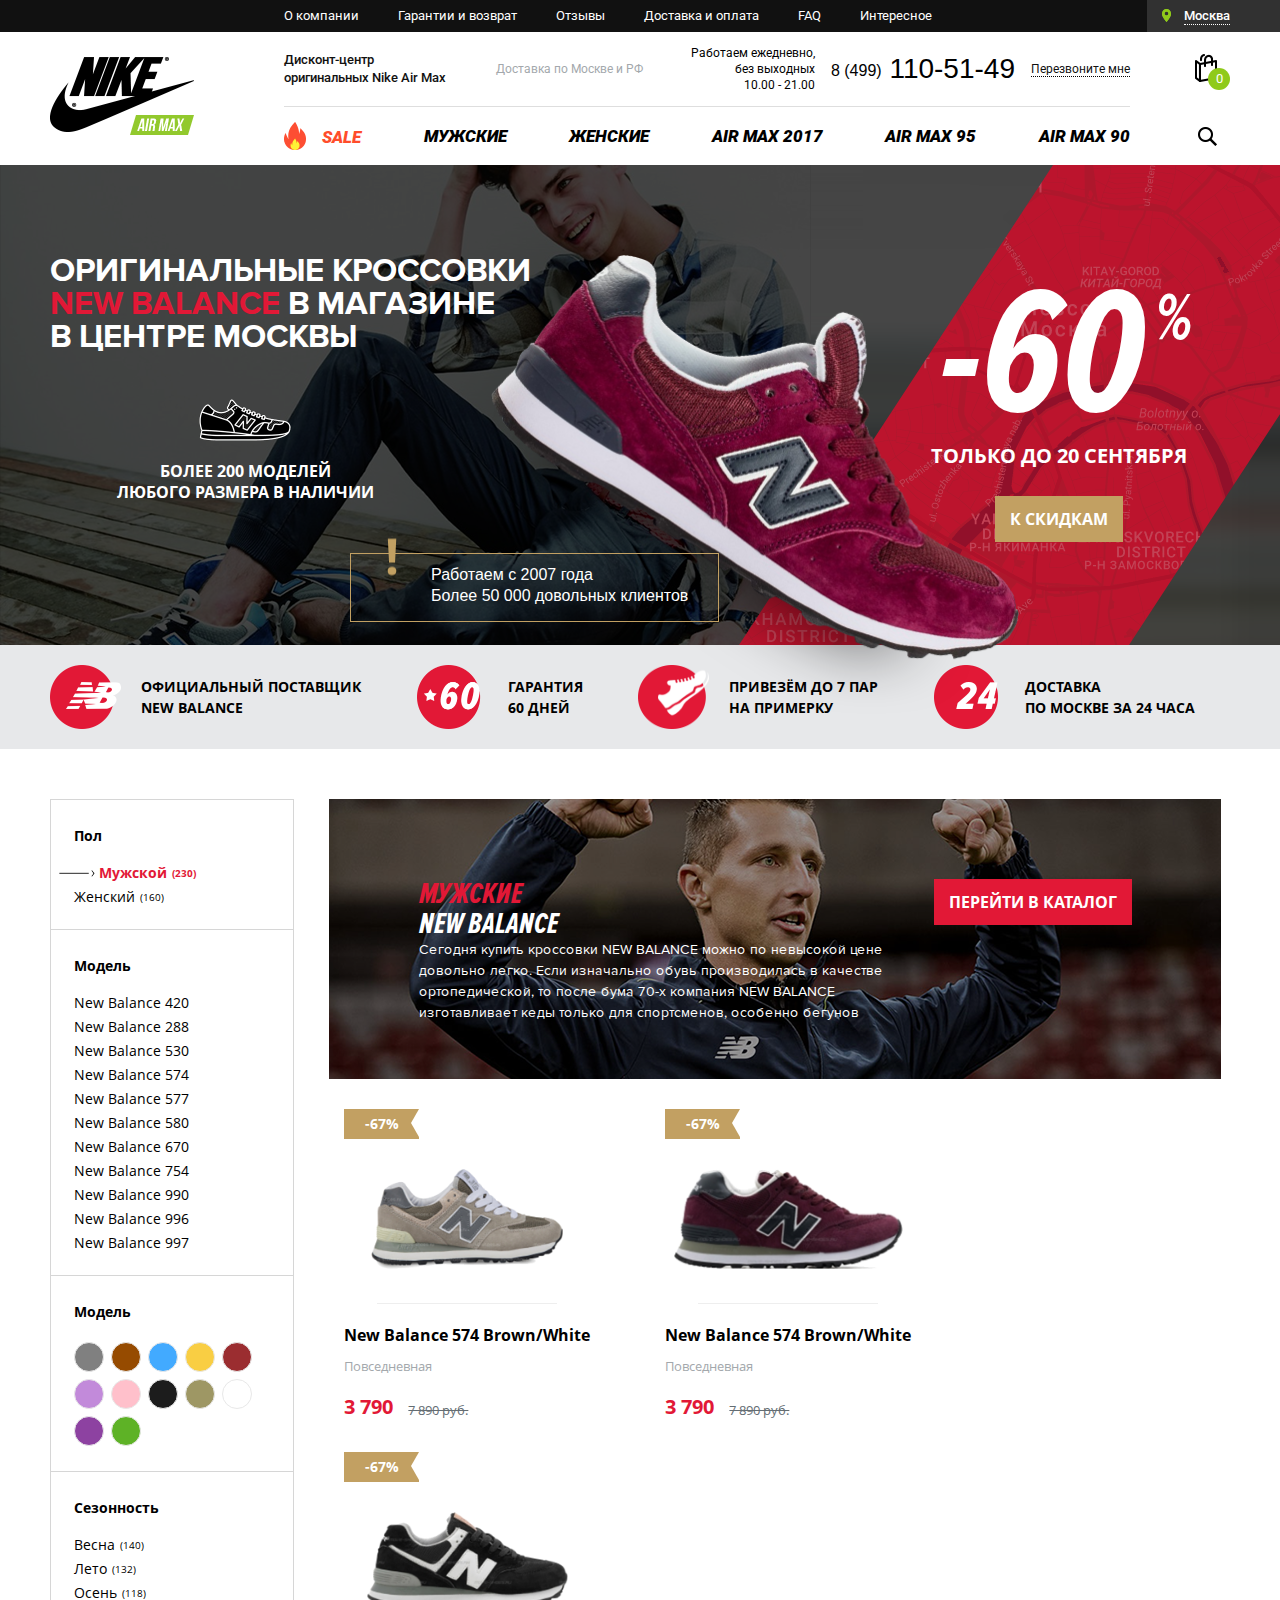
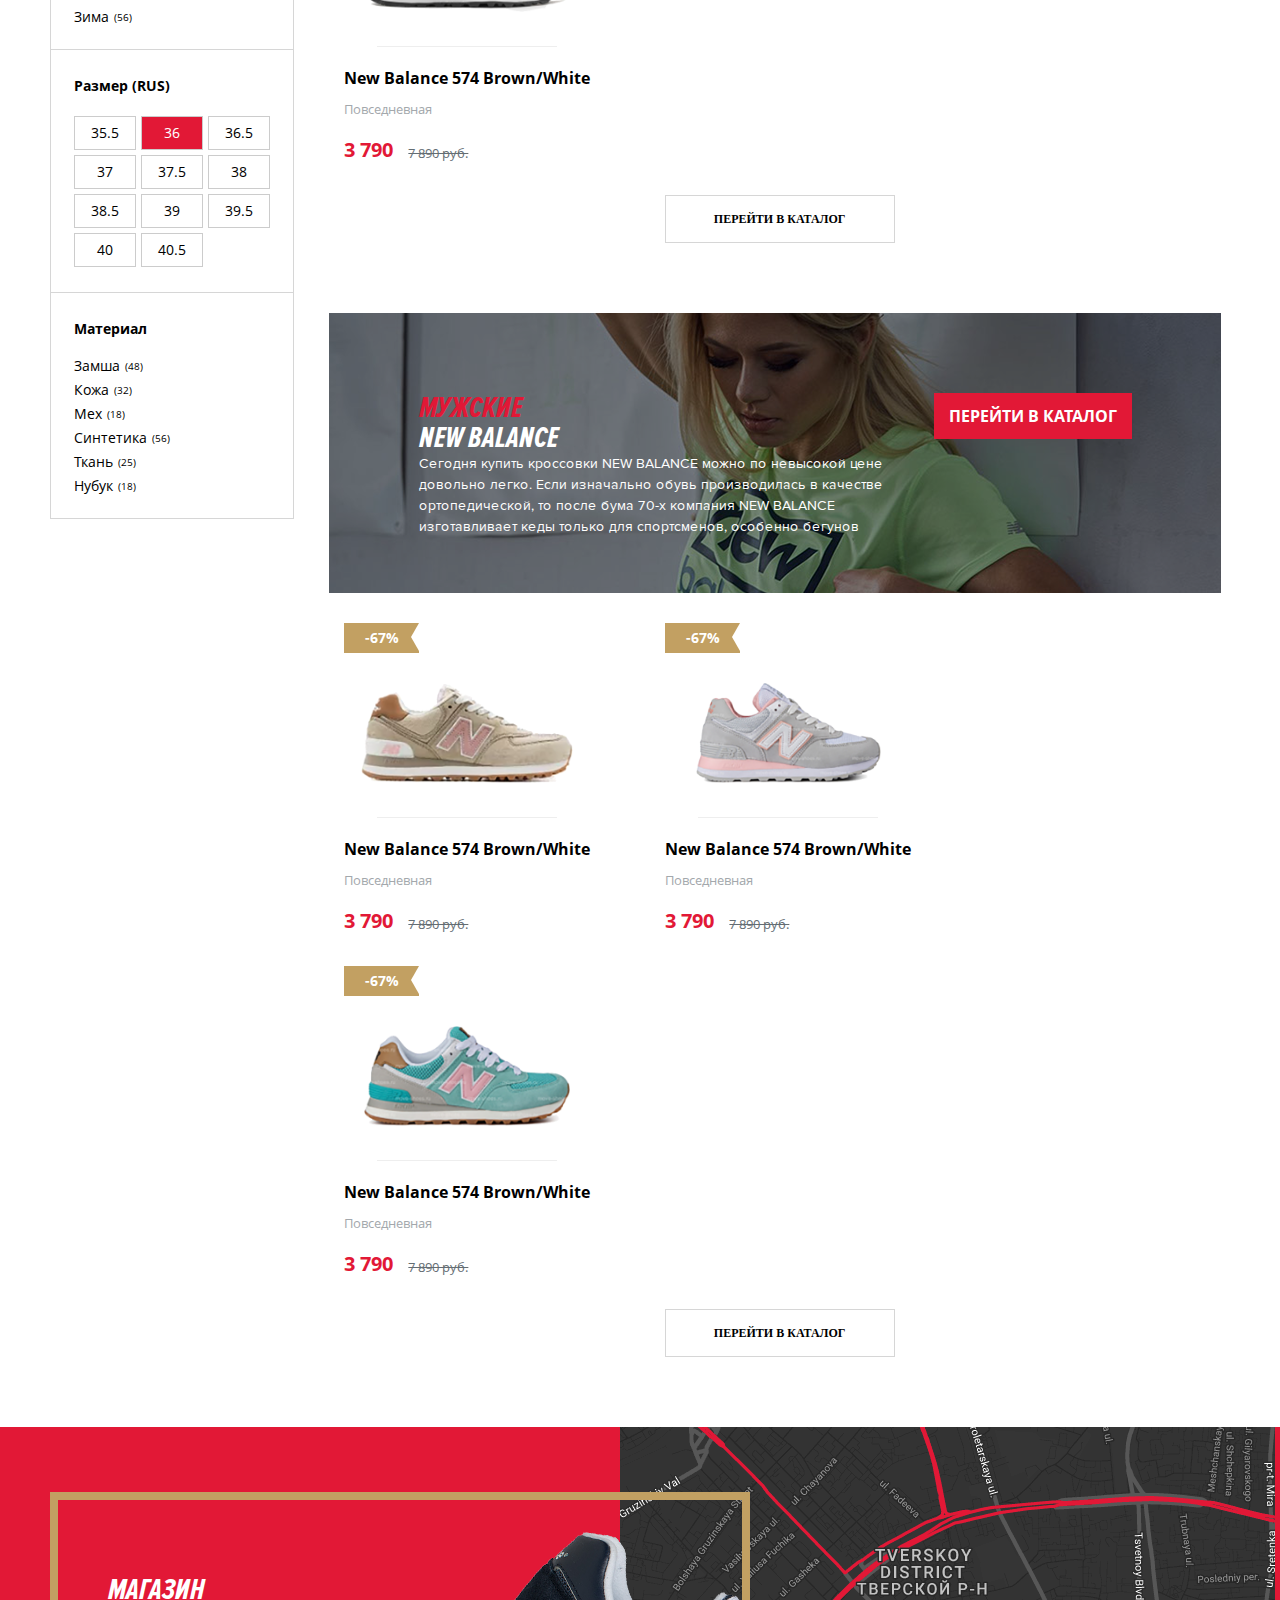
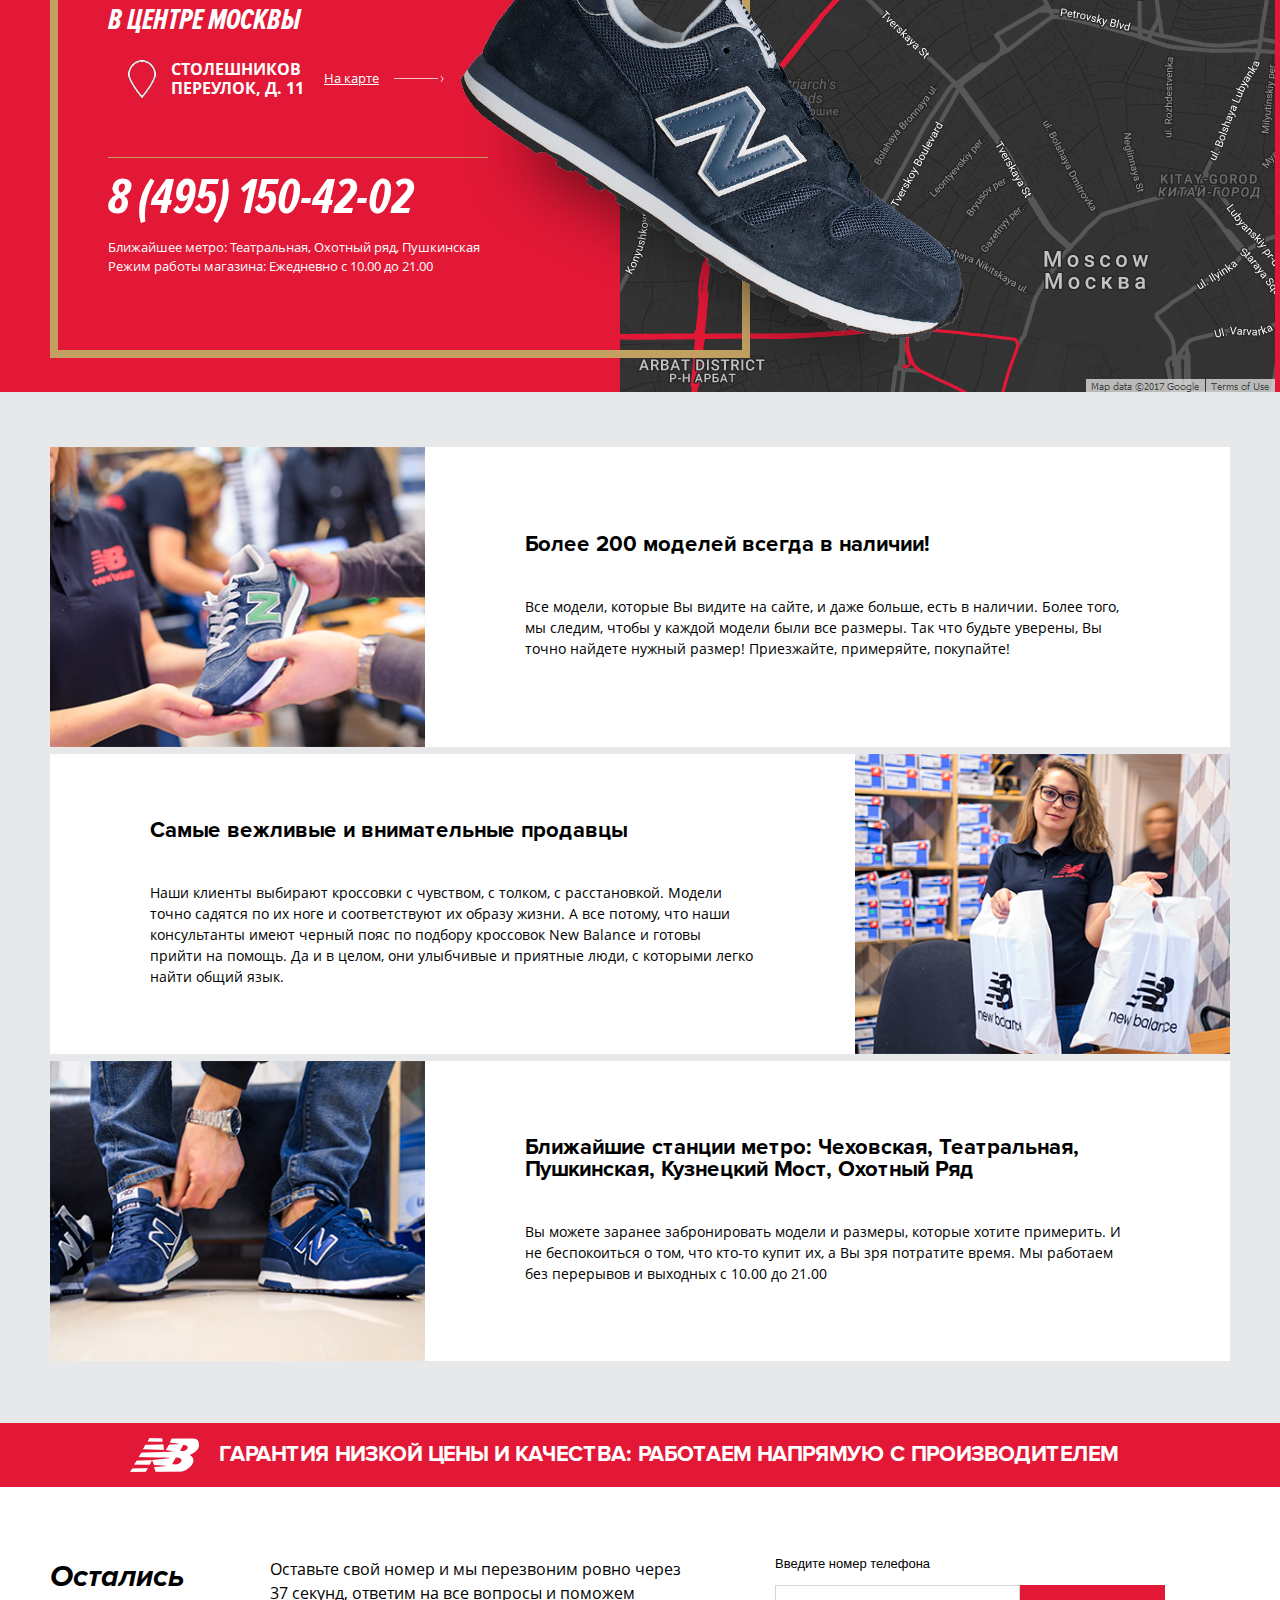
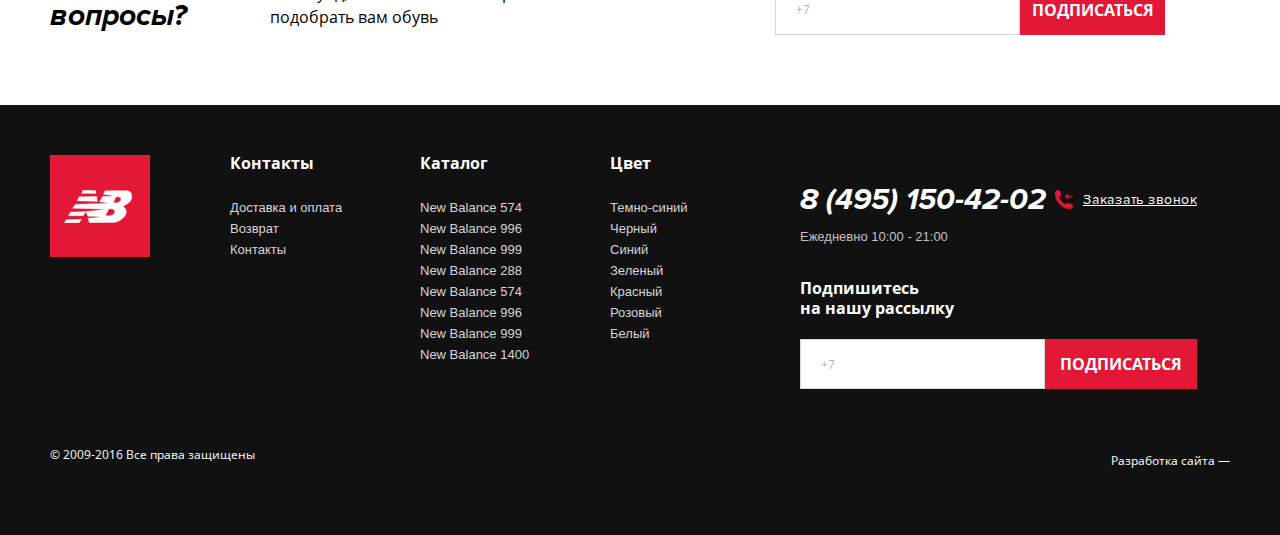
==== commit 4ece7e87: "main page almost done" ====
--- a/index.html
+++ b/index.html
@@ -325,9 +325,13 @@
         <div class="main-banner-flex">
           <div class="main-banner__left-side">
             <div class="main-banner__title">
-              <p class="font-size-33 text-uppercase text-white line-height-1 font-proxima-nova-bold">Оригинальные кроссовки <br><span class="text-red">New Balance</span> в магазине <br> в центре Москвы</p>
-            </div>
-            <div class="main-banner__text-middle mb50">
+              <p class="mob-fz-22 font-size-33 text-uppercase text-white line-height-1 font-proxima-nova-bold">Оригинальные кроссовки <br><span class="text-red">New Balance</span> в магазине <br> в центре Москвы</p>
+            </div>
+            <div class="main-banner-discount-mobile">
+              <span class="main-banner-discount-mobile__text">-60%</span>
+              <span class="main-banner-discount-mobile__text">Только <span class="jqs-future-data">20 сентября</span></span>
+            </div>
+            <div class="main-banner__text-middle mb50 mob-mb-30">
               <p class="icon-wrapper mb20"><i class="icon-newbalance"></i></p>
               <p class="text-center font-size-18 text-uppercase text-white"><b>Более 200 моделей <br> любого размера в наличии</b></p>
             </div>
@@ -391,168 +395,170 @@
     <div class="main-content">
       <div class="container">
         <div class="main-content__flex">
-          <div class="main-filter">
-            <div class="main-filter__section">
-              <p class="main-filter-text main-filter-text__title">Пол</p>
-              <div class="main-filter__items main-filter__items_is-column">
-                <a href="#" class="main-filter-text main-filter-text__link main-filter-text__link_is-active">
-                  <span class="main-filter__item-name">Мужской</span>
-                  <span class="main-filter__item-count">(230)</span>
-                </a>
-                <a href="#" class="main-filter-text main-filter-text__link">
-                  <span class="main-filter__item-name">Женский</span>
-                  <span class="main-filter__item-count">(160)</span>
-                </a>
-              </div>
-            </div>
-          </div>
-          <div class="main-filter">
-            <div class="main-filter__section">
-              <p class="main-filter-text main-filter-text__title">Модель</p>
-              <div class="main-filter__items main-filter__items_is-column">
-                <a href="#" class="main-filter-text main-filter-text__link">
-                  <span class="main-filter__item-name">New Balance 420</span>
-                </a>
-                <a href="#" class="main-filter-text main-filter-text__link">
-                  <span class="main-filter__item-name">New Balance 288</span>
-                </a>
-                <a href="#" class="main-filter-text main-filter-text__link">
-                  <span class="main-filter__item-name">New Balance 530</span>
-                </a>
-                <a href="#" class="main-filter-text main-filter-text__link">
-                  <span class="main-filter__item-name">New Balance 574</span>
-                </a>
-                <a href="#" class="main-filter-text main-filter-text__link">
-                  <span class="main-filter__item-name">New Balance 577</span>
-                </a>
-                <a href="#" class="main-filter-text main-filter-text__link">
-                  <span class="main-filter__item-name">New Balance 580</span>
-                </a>
-                <a href="#" class="main-filter-text main-filter-text__link">
-                  <span class="main-filter__item-name">New Balance 670</span>
-                </a>
-                <a href="#" class="main-filter-text main-filter-text__link">
-                  <span class="main-filter__item-name">New Balance 754</span>
-                </a>
-                <a href="#" class="main-filter-text main-filter-text__link">
-                  <span class="main-filter__item-name">New Balance 990</span>
-                </a>
-                <a href="#" class="main-filter-text main-filter-text__link">
-                  <span class="main-filter__item-name">New Balance 996</span>
-                </a>
-                <a href="#" class="main-filter-text main-filter-text__link">
-                  <span class="main-filter__item-name">New Balance 997</span>
-                </a>
-              </div>
-            </div>
-          </div>
-          <div class="main-filter">
-            <div class="main-filter__section">
-              <p class="main-filter-text main-filter-text__title">Модель</p>
-              <div class="main-filter-colors">
-                <div class="main-filter-colors__wrapper">
-                  <a href="#" class="main-filter-colors__color" style="background-color: #808080;"></a>
-                </div>
-                <div class="main-filter-colors__wrapper">
-                  <a href="#" class="main-filter-colors__color" style="background-color: #964b00;"></a>
-                </div>
-                <div class="main-filter-colors__wrapper">
-                  <a href="#" class="main-filter-colors__color" style="background-color: #42aaff;"></a>
-                </div>
-                <div class="main-filter-colors__wrapper">
-                  <a href="#" class="main-filter-colors__color" style="background-color: #f9ce43;"></a>
-                </div>
-                <div class="main-filter-colors__wrapper">
-                  <a href="#" class="main-filter-colors__color" style="background-color: #9b2d30;"></a>
-                </div>
-                <div class="main-filter-colors__wrapper">
-                  <a href="#" class="main-filter-colors__color" style="background-color: #c28ada;"></a>
-                </div>
-                <div class="main-filter-colors__wrapper">
-                  <a href="#" class="main-filter-colors__color" style="background-color: #ffc0cb;"></a>
-                </div>
-                <div class="main-filter-colors__wrapper">
-                  <a href="#" class="main-filter-colors__color" style="background-color: #1c1c1c;"></a>
-                </div>
-                <div class="main-filter-colors__wrapper">
-                  <a href="#" class="main-filter-colors__color" style="background-color: #9e9764;"></a>
-                </div>
-                <div class="main-filter-colors__wrapper">
-                  <a href="#" class="main-filter-colors__color" style="background-color: #ffffff;"></a>
-                </div>
-                <div class="main-filter-colors__wrapper">
-                  <a href="#" class="main-filter-colors__color" style="background-color: #8d42a1;"></a>
-                </div>
-                <div class="main-filter-colors__wrapper">
-                  <a href="#" class="main-filter-colors__color" style="background-color: #5eb226;"></a>
-                </div>
-              </div>
-            </div>
-          </div>
-          <div class="main-filter">
-            <div class="main-filter__section">
-              <p class="main-filter-text main-filter-text__title">Сезонность</p>
-              <div class="main-filter__items main-filter__items_is-column">
-                <a href="#" class="main-filter-text main-filter-text__link">
-                  <span class="main-filter__item-name">Весна</span>
-                  <span class="main-filter__item-count">(140)</span>
-                </a>
-                <a href="#" class="main-filter-text main-filter-text__link">
-                  <span class="main-filter__item-name">Лето</span>
-                  <span class="main-filter__item-count">(132)</span>
-                </a>
-                <a href="#" class="main-filter-text main-filter-text__link">
-                  <span class="main-filter__item-name">Осень</span>
-                  <span class="main-filter__item-count">(118)</span>
-                </a>
-                <a href="#" class="main-filter-text main-filter-text__link">
-                  <span class="main-filter__item-name">Зима</span>
-                  <span class="main-filter__item-count">(56)</span>
-                </a>
-              </div>
-            </div>
-          </div>
-          <div class="main-filter">
-            <div class="main-filter__section">
-              <p class="main-filter-text main-filter-text__title">Размер (RUS)</p>
-              <div class="main-filter-sizes">
-                <div class="main-filter-sizes__wrapper">
-                  <a href="#" class="main-filter-sizes__size">35.5</a>
-                </div>
-                <div class="main-filter-sizes__wrapper">
-                  <a href="#" class="main-filter-sizes__size main-filter-sizes__size_is-active">36</a>
-                </div>
-                <div class="main-filter-sizes__wrapper">
-                  <a href="#" class="main-filter-sizes__size">36.5</a>
-                </div>
-                <div class="main-filter-sizes__wrapper">
-                  <a href="#" class="main-filter-sizes__size">37</a>
-                </div>
-                <div class="main-filter-sizes__wrapper">
-                  <a href="#" class="main-filter-sizes__size">37.5</a>
-                </div>
-                <div class="main-filter-sizes__wrapper">
-                  <a href="#" class="main-filter-sizes__size">38</a>
-                </div>
-                <div class="main-filter-sizes__wrapper">
-                  <a href="#" class="main-filter-sizes__size">38.5</a>
-                </div>
-                <div class="main-filter-sizes__wrapper">
-                  <a href="#" class="main-filter-sizes__size">39</a>
-                </div>
-                <div class="main-filter-sizes__wrapper">
-                  <a href="#" class="main-filter-sizes__size">39.5</a>
-                </div>
-                <div class="main-filter-sizes__wrapper">
-                  <a href="#" class="main-filter-sizes__size">40</a>
-                </div>
-                <div class="main-filter-sizes__wrapper">
-                  <a href="#" class="main-filter-sizes__size">40.5</a>
-                </div>
-              </div>
-            </div>
-          </div>
-          <div class="main-filter">
+
+          <div class="main-content__sidebar">
+            <div class="main-filter">
+              <div class="main-filter__section">
+                <p class="main-filter-text main-filter-text__title">Пол</p>
+                <div class="main-filter__items main-filter__items_is-column">
+                  <a href="#" class="main-filter-text main-filter-text__link main-filter-text__link_is-active">
+                    <span class="main-filter__item-name">Мужской</span>
+                    <span class="main-filter__item-count">(230)</span>
+                  </a>
+                  <a href="#" class="main-filter-text main-filter-text__link">
+                    <span class="main-filter__item-name">Женский</span>
+                    <span class="main-filter__item-count">(160)</span>
+                  </a>
+                </div>
+              </div>
+            </div>
+            <div class="main-filter">
+              <div class="main-filter__section">
+                <p class="main-filter-text main-filter-text__title">Модель</p>
+                <div class="main-filter__items main-filter__items_is-column">
+                  <a href="#" class="main-filter-text main-filter-text__link">
+                    <span class="main-filter__item-name">New Balance 420</span>
+                  </a>
+                  <a href="#" class="main-filter-text main-filter-text__link">
+                    <span class="main-filter__item-name">New Balance 288</span>
+                  </a>
+                  <a href="#" class="main-filter-text main-filter-text__link">
+                    <span class="main-filter__item-name">New Balance 530</span>
+                  </a>
+                  <a href="#" class="main-filter-text main-filter-text__link">
+                    <span class="main-filter__item-name">New Balance 574</span>
+                  </a>
+                  <a href="#" class="main-filter-text main-filter-text__link">
+                    <span class="main-filter__item-name">New Balance 577</span>
+                  </a>
+                  <a href="#" class="main-filter-text main-filter-text__link">
+                    <span class="main-filter__item-name">New Balance 580</span>
+                  </a>
+                  <a href="#" class="main-filter-text main-filter-text__link">
+                    <span class="main-filter__item-name">New Balance 670</span>
+                  </a>
+                  <a href="#" class="main-filter-text main-filter-text__link">
+                    <span class="main-filter__item-name">New Balance 754</span>
+                  </a>
+                  <a href="#" class="main-filter-text main-filter-text__link">
+                    <span class="main-filter__item-name">New Balance 990</span>
+                  </a>
+                  <a href="#" class="main-filter-text main-filter-text__link">
+                    <span class="main-filter__item-name">New Balance 996</span>
+                  </a>
+                  <a href="#" class="main-filter-text main-filter-text__link">
+                    <span class="main-filter__item-name">New Balance 997</span>
+                  </a>
+                </div>
+              </div>
+            </div>
+            <div class="main-filter">
+              <div class="main-filter__section">
+                <p class="main-filter-text main-filter-text__title">Модель</p>
+                <div class="main-filter-colors">
+                  <div class="main-filter-colors__wrapper">
+                    <a href="#" class="main-filter-colors__color" style="background-color: #808080;"></a>
+                  </div>
+                  <div class="main-filter-colors__wrapper">
+                    <a href="#" class="main-filter-colors__color" style="background-color: #964b00;"></a>
+                  </div>
+                  <div class="main-filter-colors__wrapper">
+                    <a href="#" class="main-filter-colors__color" style="background-color: #42aaff;"></a>
+                  </div>
+                  <div class="main-filter-colors__wrapper">
+                    <a href="#" class="main-filter-colors__color" style="background-color: #f9ce43;"></a>
+                  </div>
+                  <div class="main-filter-colors__wrapper">
+                    <a href="#" class="main-filter-colors__color" style="background-color: #9b2d30;"></a>
+                  </div>
+                  <div class="main-filter-colors__wrapper">
+                    <a href="#" class="main-filter-colors__color" style="background-color: #c28ada;"></a>
+                  </div>
+                  <div class="main-filter-colors__wrapper">
+                    <a href="#" class="main-filter-colors__color" style="background-color: #ffc0cb;"></a>
+                  </div>
+                  <div class="main-filter-colors__wrapper">
+                    <a href="#" class="main-filter-colors__color" style="background-color: #1c1c1c;"></a>
+                  </div>
+                  <div class="main-filter-colors__wrapper">
+                    <a href="#" class="main-filter-colors__color" style="background-color: #9e9764;"></a>
+                  </div>
+                  <div class="main-filter-colors__wrapper">
+                    <a href="#" class="main-filter-colors__color" style="background-color: #ffffff;"></a>
+                  </div>
+                  <div class="main-filter-colors__wrapper">
+                    <a href="#" class="main-filter-colors__color" style="background-color: #8d42a1;"></a>
+                  </div>
+                  <div class="main-filter-colors__wrapper">
+                    <a href="#" class="main-filter-colors__color" style="background-color: #5eb226;"></a>
+                  </div>
+                </div>
+              </div>
+            </div>
+            <div class="main-filter">
+              <div class="main-filter__section">
+                <p class="main-filter-text main-filter-text__title">Сезонность</p>
+                <div class="main-filter__items main-filter__items_is-column">
+                  <a href="#" class="main-filter-text main-filter-text__link">
+                    <span class="main-filter__item-name">Весна</span>
+                    <span class="main-filter__item-count">(140)</span>
+                  </a>
+                  <a href="#" class="main-filter-text main-filter-text__link">
+                    <span class="main-filter__item-name">Лето</span>
+                    <span class="main-filter__item-count">(132)</span>
+                  </a>
+                  <a href="#" class="main-filter-text main-filter-text__link">
+                    <span class="main-filter__item-name">Осень</span>
+                    <span class="main-filter__item-count">(118)</span>
+                  </a>
+                  <a href="#" class="main-filter-text main-filter-text__link">
+                    <span class="main-filter__item-name">Зима</span>
+                    <span class="main-filter__item-count">(56)</span>
+                  </a>
+                </div>
+              </div>
+            </div>
+            <div class="main-filter">
+              <div class="main-filter__section">
+                <p class="main-filter-text main-filter-text__title">Размер (RUS)</p>
+                <div class="main-filter-sizes">
+                  <div class="main-filter-sizes__wrapper">
+                    <a href="#" class="main-filter-sizes__size">35.5</a>
+                  </div>
+                  <div class="main-filter-sizes__wrapper">
+                    <a href="#" class="main-filter-sizes__size main-filter-sizes__size_is-active">36</a>
+                  </div>
+                  <div class="main-filter-sizes__wrapper">
+                    <a href="#" class="main-filter-sizes__size">36.5</a>
+                  </div>
+                  <div class="main-filter-sizes__wrapper">
+                    <a href="#" class="main-filter-sizes__size">37</a>
+                  </div>
+                  <div class="main-filter-sizes__wrapper">
+                    <a href="#" class="main-filter-sizes__size">37.5</a>
+                  </div>
+                  <div class="main-filter-sizes__wrapper">
+                    <a href="#" class="main-filter-sizes__size">38</a>
+                  </div>
+                  <div class="main-filter-sizes__wrapper">
+                    <a href="#" class="main-filter-sizes__size">38.5</a>
+                  </div>
+                  <div class="main-filter-sizes__wrapper">
+                    <a href="#" class="main-filter-sizes__size">39</a>
+                  </div>
+                  <div class="main-filter-sizes__wrapper">
+                    <a href="#" class="main-filter-sizes__size">39.5</a>
+                  </div>
+                  <div class="main-filter-sizes__wrapper">
+                    <a href="#" class="main-filter-sizes__size">40</a>
+                  </div>
+                  <div class="main-filter-sizes__wrapper">
+                    <a href="#" class="main-filter-sizes__size">40.5</a>
+                  </div>
+                </div>
+              </div>
+            </div>
+            <div class="main-filter">
             <div class="main-filter__section">
               <p class="main-filter-text main-filter-text__title">Материал</p>
               <div class="main-filter__items main-filter__items_is-column">
@@ -583,12 +589,358 @@
               </div>
             </div>
           </div>
+          </div>
+
+          <div class="main-content__base">
+
+            <div class="main-content-banner">
+              <div class="main-content-banner__image main-content-banner__image_men">
+                <div class="main-content-banner__content">
+                  <div class="main-content-banner__left-side">
+                    <div class="main-content-banner__title">
+                      <span class="text-red">Мужские</span><br>
+                      <span class="text-white">New Balance</span>
+                    </div>
+                    <p class="main-content-banner__descr">Сегодня купить кроссовки NEW BALANCE можно по невысокой цене довольно легко. Если изначально обувь производилась в качестве ортопедической, то после бума 70-х компания NEW BALANCE изготавливает кеды только для спортсменов, особенно бегунов</p>
+                  </div>
+                  <div class="main-content-banner__right-side">
+                    <p><a class= "button button_red" href="#">Перейти в каталог</a></p>
+                  </div>
+                </div>
+              </div>
+            </div>
+
+            <div class="main-content-products-list">
+              <div class="main-content-products-list__grid">
+                <div class="products-list-item">
+                  <div class="products-list-item__discount">-67%</div>
+                  <div class="products-list-item__image-wrapper">
+                    <img class="products-list-item__image" src="img/newbalances/sneaker-1.png" alt="">
+                  </div>
+                  <p class="products-list-item__button text-center products-list-item__button_is-invisible"><a class="button button_red button__product-list" href="#">Купить сейчас</a></p>
+                  <div class="products-list-item__line"></div>
+                  <div class="products-list-item__sizes products-list-item__sizes_is-invisible">
+                    <span class="products-list-item__size">37</span>
+                    <span class="products-list-item__size">38</span>
+                    <span class="products-list-item__size">39</span>
+                    <span class="products-list-item__size">40</span>
+                    <span class="products-list-item__size">41</span>
+                  </div>
+                  <p class="products-list-item__name">New Balance 574 Brown/White</p>
+                  <p class="products-list-item__type">Повседневная</p>
+                  <div class="products-list-item__price">
+                    <span class="products-list-item__new-price">3 790</span>
+                    <span class="products-list-item__old-price">7 890 руб.</span>
+                  </div>
+                </div>
+                <div class="products-list-item">
+                  <div class="products-list-item__discount">-67%</div>
+                  <div class="products-list-item__image-wrapper">
+                    <img class="products-list-item__image" src="img/newbalances/sneaker-2.png" alt="">
+                  </div>
+                  <p class="products-list-item__button text-center products-list-item__button_is-invisible"><a class="button button_red button__product-list" href="#">Купить сейчас</a></p>
+                  <div class="products-list-item__line"></div>
+                  <div class="products-list-item__sizes products-list-item__sizes_is-invisible">
+                    <span class="products-list-item__size">37</span>
+                    <span class="products-list-item__size">38</span>
+                    <span class="products-list-item__size">39</span>
+                    <span class="products-list-item__size">40</span>
+                    <span class="products-list-item__size">41</span>
+                  </div>
+                  <p class="products-list-item__name">New Balance 574 Brown/White</p>
+                  <p class="products-list-item__type">Повседневная</p>
+                  <div class="products-list-item__price">
+                    <span class="products-list-item__new-price">3 790</span>
+                    <span class="products-list-item__old-price">7 890 руб.</span>
+                  </div>
+                </div>
+                <div class="products-list-item">
+                <div class="products-list-item__discount">-67%</div>
+                <div class="products-list-item__image-wrapper">
+                  <img class="products-list-item__image" src="img/newbalances/sneaker-3.png" alt="">
+                </div>
+                <p class="products-list-item__button text-center products-list-item__button_is-invisible"><a class="button button_red button__product-list" href="#">Купить сейчас</a></p>
+                <div class="products-list-item__line"></div>
+                <div class="products-list-item__sizes products-list-item__sizes_is-invisible">
+                  <span class="products-list-item__size">37</span>
+                  <span class="products-list-item__size">38</span>
+                  <span class="products-list-item__size">39</span>
+                  <span class="products-list-item__size">40</span>
+                  <span class="products-list-item__size">41</span>
+                </div>
+                <p class="products-list-item__name">New Balance 574 Brown/White</p>
+                <p class="products-list-item__type">Повседневная</p>
+                <div class="products-list-item__price">
+                  <span class="products-list-item__new-price">3 790</span>
+                  <span class="products-list-item__old-price">7 890 руб.</span>
+                </div>
+              </div>
+              </div>
+              <p class="text-center mb70"><a href="#" class="button button_white button__go-to-catalog">Перейти в каталог</a></p>
+            </div>
+
+            <div class="main-content-banner">
+              <div class="main-content-banner__image main-content-banner__image_women">
+                <div class="main-content-banner__content">
+                  <div class="main-content-banner__left-side">
+                    <div class="main-content-banner__title">
+                      <span class="text-red">Мужские</span><br>
+                      <span class="text-white">New Balance</span>
+                    </div>
+                    <p class="main-content-banner__descr">Сегодня купить кроссовки NEW BALANCE можно по невысокой цене довольно легко. Если изначально обувь производилась в качестве ортопедической, то после бума 70-х компания NEW BALANCE изготавливает кеды только для спортсменов, особенно бегунов</p>
+                  </div>
+                  <div class="main-content-banner__right-side">
+                    <p><a class= "button button_red" href="#">Перейти в каталог</a></p>
+                  </div>
+                </div>
+              </div>
+            </div>
+
+            <div class="main-content-products-list">
+              <div class="main-content-products-list__grid">
+                <div class="products-list-item">
+                  <div class="products-list-item__discount">-67%</div>
+                  <div class="products-list-item__image-wrapper">
+                    <img class="products-list-item__image" src="img/newbalances/sneaker-4.png" alt="">
+                  </div>
+                  <p class="products-list-item__button text-center products-list-item__button_is-invisible"><a class="button button_red button__product-list" href="#">Купить сейчас</a></p>
+                  <div class="products-list-item__line"></div>
+                  <div class="products-list-item__sizes products-list-item__sizes_is-invisible">
+                    <span class="products-list-item__size">37</span>
+                    <span class="products-list-item__size">38</span>
+                    <span class="products-list-item__size">39</span>
+                    <span class="products-list-item__size">40</span>
+                    <span class="products-list-item__size">41</span>
+                  </div>
+                  <p class="products-list-item__name">New Balance 574 Brown/White</p>
+                  <p class="products-list-item__type">Повседневная</p>
+                  <div class="products-list-item__price">
+                    <span class="products-list-item__new-price">3 790</span>
+                    <span class="products-list-item__old-price">7 890 руб.</span>
+                  </div>
+                </div>
+                <div class="products-list-item">
+                  <div class="products-list-item__discount">-67%</div>
+                  <div class="products-list-item__image-wrapper">
+                    <img class="products-list-item__image" src="img/newbalances/sneaker-5.png" alt="">
+                  </div>
+                  <p class="products-list-item__button text-center products-list-item__button_is-invisible"><a class="button button_red button__product-list" href="#">Купить сейчас</a></p>
+                  <div class="products-list-item__line"></div>
+                  <div class="products-list-item__sizes products-list-item__sizes_is-invisible">
+                    <span class="products-list-item__size">37</span>
+                    <span class="products-list-item__size">38</span>
+                    <span class="products-list-item__size">39</span>
+                    <span class="products-list-item__size">40</span>
+                    <span class="products-list-item__size">41</span>
+                  </div>
+                  <p class="products-list-item__name">New Balance 574 Brown/White</p>
+                  <p class="products-list-item__type">Повседневная</p>
+                  <div class="products-list-item__price">
+                    <span class="products-list-item__new-price">3 790</span>
+                    <span class="products-list-item__old-price">7 890 руб.</span>
+                  </div>
+                </div>
+                <div class="products-list-item">
+                <div class="products-list-item__discount">-67%</div>
+                <div class="products-list-item__image-wrapper">
+                  <img class="products-list-item__image" src="img/newbalances/sneaker-6.png" alt="">
+                </div>
+                <p class="products-list-item__button text-center products-list-item__button_is-invisible"><a class="button button_red button__product-list" href="#">Купить сейчас</a></p>
+                <div class="products-list-item__line"></div>
+                <div class="products-list-item__sizes products-list-item__sizes_is-invisible">
+                  <span class="products-list-item__size">37</span>
+                  <span class="products-list-item__size">38</span>
+                  <span class="products-list-item__size">39</span>
+                  <span class="products-list-item__size">40</span>
+                  <span class="products-list-item__size">41</span>
+                </div>
+                <p class="products-list-item__name">New Balance 574 Brown/White</p>
+                <p class="products-list-item__type">Повседневная</p>
+                <div class="products-list-item__price">
+                  <span class="products-list-item__new-price">3 790</span>
+                  <span class="products-list-item__old-price">7 890 руб.</span>
+                </div>
+              </div>
+              </div>
+              <p class="text-center mb70"><a href="#" class="button button_white button__go-to-catalog">Перейти в каталог</a></p>
+            </div>
+
+          </div>
+
+        </div>
+      </div>
+    </div>
+
+    <div class="main-content-address">
+      <div class="container">
+        <div class="main-content-address__flex">
+
+          <div class="main-content-address__left-side">
+            <div class="main-content-address-contacts">
+              <div class="main-content-address-contacts__left-side">
+                <p class="main-content-address-contacts__title">
+                  Магазин <br>
+                  в центре Москвы
+                </p>
+                <div class="main-content-address-contacts__address">
+                  <span class="main-content-address-contacts__icon-geo">
+                    <i class="icon-geo"></i>
+                  </span>
+                  <span class="main-content-address-contacts__address-name">
+                    Столешников <br>
+                    переулок, д. 11
+                  </span>
+                  <a href="#" class="main-content-address-contacts__in-map">На карте</a>
+                  <span class="main-content-address-contacts__icon-arrow">
+                    <i class="icon-arrow-right-white"></i>
+                  </span>
+                </div>
+                <p class="main-content-address-contacts__phone">8 (495) 150-42-02</p>
+                <p class="main-content-address-contacts__small-text">
+                  Ближайшее метро: Театральная, Охотный ряд, Пушкинская <br>
+                  Режим работы магазина: Ежедневно с 10.00 до 21.00
+                </p>
+              </div>
+              <div class="main-content-address-contacts__right-side">
+                <img src="img/newbalances/main-address-sneaker.png" class="main-content-address-contacts__sneaker">
+              </div>
+            </div>
+          </div>
+
+          <div class="main-content-address__right-side"></div>
+        </div>
+      </div>
+    </div>
+
+    <div class="main-content-about-shop">
+      <div class="container">
+        <div class="main-content-about-shop__item main-content-about-shop-item">
+          <div class="main-content-about-shop-item__image-wrapper">
+            <img src="img/newbalances/main-content-about-1.png" class="main-content-about-shop-item__image">
+          </div>
+          <div class="main-content-about-shop-item__text">
+            <p class="main-content-about-shop-item__title">Более 200 моделей всегда в наличии!</p>
+            <p class="main-content-about-shop-item__descr">Все модели, которые Вы видите на сайте, и даже больше, есть в наличии. Более того, мы следим, чтобы у каждой модели были все размеры. Так что будьте уверены, Вы точно найдете нужный размер! Приезжайте, примеряйте, покупайте!</p>
+          </div>
+        </div>
+        <div class="main-content-about-shop__item main-content-about-shop-item main-content-about-shop-item_inverse">
+          <div class="main-content-about-shop-item__text main-content-about-shop-item__text_inverse">
+            <p class="main-content-about-shop-item__title">Самые вежливые и внимательные продавцы</p>
+            <p class="main-content-about-shop-item__descr">Наши клиенты выбирают кроссовки с чувством, с толком, с расстановкой. Модели точно садятся по их ноге и соответствуют их образу жизни. А все потому, что наши консультанты имеют черный пояс по подбору кроссовок New Balance и готовы прийти на помощь. Да и в целом, они улыбчивые и приятные люди, с которыми легко найти общий язык.</p>
+          </div>
+          <div class="main-content-about-shop-item__image-wrapper main-content-about-shop-item__image-wrapper_inverse">
+            <img src="img/newbalances/main-content-about-2.png" class="main-content-about-shop-item__image">
+          </div>
+        </div>
+        <div class="main-content-about-shop__item main-content-about-shop-item">
+          <div class="main-content-about-shop-item__image-wrapper">
+            <img src="img/newbalances/main-content-about-3.png" class="main-content-about-shop-item__image">
+          </div>
+          <div class="main-content-about-shop-item__text">
+            <p class="main-content-about-shop-item__title">Ближайшие станции метро: Чеховская, Театральная, Пушкинская, Кузнецкий Мост, Охотный Ряд</p>
+            <p class="main-content-about-shop-item__descr">Вы можете заранее забронировать модели и размеры, которые хотите примерить. И не беспокоиться о том, что кто-то купит их, а Вы зря потратите время. Мы работаем без перерывов и выходных с 10.00 до 21.00</p>
+          </div>
+        </div>
+      </div>
+    </div>
+    
+    <div class="main-content-line">
+      <div class="container">
+        <div class="main-content-line__flex">
+          <div class="main-content-line__logo-wrapper">
+            <img src="img/newbalances/new-balance-logo.png" alt="">
+          </div>
+          <p class="main-content-line__text">Гарантия низкой цены и качества: работаем напрямую с производителем</p>
+        </div>
+      </div>
+    </div>
+
+    <div class="questions-form">
+      <div class="container">
+        <div class="questions-form__flex">
+          <div class="questions-form__title">Остались вопросы?</div>
+          <div class="questions-form__descr">Оставьте свой номер и мы перезвоним ровно через 37 секунд, ответим на все вопросы и поможем подобрать вам обувь</div>
+          <form action="#" class="questions-form__form">
+            <label class="questions-form__input-label">
+              <p class="questions-form__input-text">Введите номер телефона</p>
+              <span class="input-wrapper"><input class="questions-form__input" type="text" placeholder="+7"></span>
+            </label>
+            <button class="questions-form__button button button_red" type="submit">Подписаться</button>
+          </form>
         </div>
       </div>
     </div>
 
   </section>
-
+<!--end middle-->
+
+<!--start footer-->
+  <footer class="footer footer_dark">
+    <div class="container">
+      <div class="footer__flex mb30">
+        <div class="footer__logo">
+          <img src="img/newbalances/footer-logo.jpg" alt="">
+        </div>
+        <div class="footer__flex-item footer-flex-item">
+          <div class="footer-flex-item__title">Контакты</div>
+          <ul class="footer-flex-item__list footer-flex-item-list">
+            <li class="footer-flex-item-list__item"><a class="footer-flex-item-list__item-link" href="#">Доставка и оплата</a></li>
+            <li class="footer-flex-item-list__item"><a class="footer-flex-item-list__item-link" href="#">Возврат</a></li>
+            <li class="footer-flex-item-list__item"><a class="footer-flex-item-list__item-link" href="#">Контакты</a></li>
+          </ul>
+        </div>
+        <div class="footer__flex-item footer-flex-item">
+          <div class="footer-flex-item__title">Каталог</div>
+          <ul class="footer-flex-item__list footer-flex-item-list">
+            <li class="footer-flex-item-list__item"><a class="footer-flex-item-list__item-link" href="#">New Balance 574</a></li>
+            <li class="footer-flex-item-list__item"><a class="footer-flex-item-list__item-link" href="#">New Balance 996</a></li>
+            <li class="footer-flex-item-list__item"><a class="footer-flex-item-list__item-link" href="#">New Balance 999</a></li>
+            <li class="footer-flex-item-list__item"><a class="footer-flex-item-list__item-link" href="#">New Balance 288</a></li>
+            <li class="footer-flex-item-list__item"><a class="footer-flex-item-list__item-link" href="#">New Balance 574</a></li>
+            <li class="footer-flex-item-list__item"><a class="footer-flex-item-list__item-link" href="#">New Balance 996</a></li>
+            <li class="footer-flex-item-list__item"><a class="footer-flex-item-list__item-link" href="#">New Balance 999</a></li>
+            <li class="footer-flex-item-list__item"><a class="footer-flex-item-list__item-link" href="#">New Balance 1400</a></li>
+          </ul>
+        </div>
+        <div class="footer__flex-item footer-flex-item">
+          <div class="footer-flex-item__title">Цвет</div>
+          <ul class="footer-flex-item__list footer-flex-item-list">
+            <li class="footer-flex-item-list__item"><a class="footer-flex-item-list__item-link" href="#">Темно-синий</a></li>
+            <li class="footer-flex-item-list__item"><a class="footer-flex-item-list__item-link" href="#">Черный</a></li>
+            <li class="footer-flex-item-list__item"><a class="footer-flex-item-list__item-link" href="#">Синий</a></li>
+            <li class="footer-flex-item-list__item"><a class="footer-flex-item-list__item-link" href="#">Зеленый</a></li>
+            <li class="footer-flex-item-list__item"><a class="footer-flex-item-list__item-link" href="#">Красный</a></li>
+            <li class="footer-flex-item-list__item"><a class="footer-flex-item-list__item-link" href="#">Розовый</a></li>
+            <li class="footer-flex-item-list__item"><a class="footer-flex-item-list__item-link" href="#">Белый</a></li>
+          </ul>
+        </div>
+        <div class="footer__flex-contacts footer-contacts">
+          <div class="footer-contacts__phone">
+            <div class="footer-contacts__phone-number">8 (495) 150-42-02</div>
+            <div class="footer-contacts__request-call">
+              <span class="footer-contacts__request-call-icon">
+                <i class="icon-footer-request-call"></i>
+              </span>
+              <span class="footer-contacts__request-call-text">Заказать звонок</span>
+            </div>
+          </div>
+          <div class="footer-contacts__schedule">Ежедневно 10:00 - 21:00</div>
+          <div class="footer-contacts__form-title">
+            Подпишитесь <br>
+            на нашу рассылку
+          </div>
+          <div class="footer-contacts-form">
+            <span class="input-wrapper"><input type="text" class="footer-contacts-form__input" placeholder="+7"></span>
+            <button class="footer-contacts-form__button button button_red">Подписаться</button>
+          </div>
+        </div>
+      </div>
+      <div class="footer__flex footer__flex-bottom">
+        <span class="footer__flex-copyright">© 2009-2016 Все права защищены</span>
+        <span><a href="#" class="footer__flex-developed" target="_blank">Разработка сайта —</a></span>
+      </div>
+    </div>
+  </footer>
 <!-- end footer -->
 
 
--- a/css/newbalances.css
+++ b/css/newbalances.css
@@ -86,8 +86,21 @@
 }
 
 .main-banner__sneaker {
+  position: relative;
+  overflow: hidden;
+  width: 530px;
+  height: 460px;
   margin-top: 90px;
   z-index: 10;
+}
+
+.main-banner__sneaker-image {
+  position: absolute;
+  top: 0;
+  left: 0;
+  width: 100%;
+  height: 460px;
+  object-fit: contain;
 }
 
 .main-banner__discount {
@@ -150,14 +163,18 @@
   text-transform: uppercase;
   transition: all 0.3s ease;
   text-decoration: none;
-  padding: 15px 50px;
-  font-weight: bold;
+  padding: 15px 15px;
+  font-weight: bold;
+  line-height: 1;
+  cursor: pointer;
+  border: none;
+  outline: none
 }
 
 .button:hover {
   text-decoration: none;
   color: #ffffff;
-  box-shadow: inset 0 0 100px rgba(0,0,0, 0.3);
+  box-shadow: inset 0 0 1000px rgba(0,0,0, 0.3);
 }
 
 .button_brown {
@@ -165,9 +182,29 @@
   color: #ffffff;
 }
 
+.button_red {
+  background-color: #e21836;
+  color: #FFFFFF;
+}
+
+.button_white {
+  background-color: #ffffff;
+  color: #000000;
+  border: 1px solid #d6d6d6;
+}
+
+.button__go-to-catalog {
+  font-family: "Open Sans SemiBold";
+  font-weight: 600;
+  font-size: 12px;
+  width: 230px;
+  padding-top: 17px;
+  padding-bottom: 17px;
+}
+
 .triggers {
   background-color: #e7e8ea;
-  padding: 20px;
+  padding: 20px 0;
 }
 
 .triggers-flex {
@@ -232,6 +269,11 @@
 
 .main-content__flex {
   display: flex;
+}
+
+.main-content__sidebar {
+  width: 245px;
+  display: flex;
   flex-direction: column;
 }
 
@@ -240,8 +282,8 @@
   flex-direction: column;
   border: 1px solid #d6d6d6;
   border-bottom: none;
-  width: 245px;
-  flex-shrink: 0;
+  flex-shrink: 0;
+  width: 100%;
 }
 
 .main-filter:last-child {
@@ -386,4 +428,1126 @@
 .main-filter-sizes__size_is-active{
   color: #ffffff;
   background-color: #e21836;
+}
+
+.main-content__base {
+  flex-grow: 1;
+  display: flex;
+  flex-direction: column;
+  margin-left: 35px;
+}
+
+.main-content-banner {
+  position: relative;
+  width: 100%;
+  height: 280px;
+  overflow: hidden;
+}
+
+.main-content-banner__image {
+  position: absolute;
+  background-repeat: no-repeat;
+  width: 100%;
+  height: 280px;
+  top: 0;
+  left: 0;
+  object-fit: contain;
+  padding: 80px 80px 40px 90px;
+}
+
+.main-content-banner__image_men {
+  background-image: url("../img/newbalances/main-content-banner-men.png");
+}
+
+.main-content-banner__image_women {
+  background-image: url("../img/newbalances/main-content-banner-women.png");
+}
+
+.main-content-banner__content {
+  display: flex;
+}
+
+.main-content-banner__left-side {
+  max-width: 475px;
+  flex-shrink: 0;
+}
+
+.main-content-banner__title {
+  font-family: "Proxima Nova ExCn Rg", sans-serif;
+  font-size: 30px;
+  font-style: italic;
+  line-height: 1;
+  font-weight: 700;
+  text-transform: uppercase;
+}
+
+.main-content-banner__descr {
+  font-family: "Proxima Nova Rg", sans-serif;
+  color: #FFFFFF;
+  font-size: 14px;
+}
+
+.main-content-banner__right-side {
+  margin-left: 40px;
+}
+
+.main-content-products-list {
+  display: flex;
+  flex-direction: column;
+}
+
+.main-content-products-list__grid {
+  display: flex;
+  flex-wrap: wrap;
+  margin-bottom: -35px;
+  margin-left: -75px;
+  padding-bottom: 35px;
+  padding-top: 30px;
+  padding-left: 15px;
+}
+
+.products-list-item {
+  display: flex;
+  flex-direction: column;
+  cursor: pointer;
+  padding-bottom: 35px;
+  padding-left: 75px;
+}
+
+.products-list-item__discount {
+  position: relative;
+  font-family: "Open Sans", sans-serif;
+  font-weight: bold;
+  font-size: 14px;
+  color: #FFFFFF;
+  background-color: #c2a062;
+  width: 75px;
+  height: 30px;
+  margin-bottom: 30px;
+  display: flex;
+  align-items: center;
+  justify-content: center;
+  text-align: center;
+}
+
+.products-list-item__discount::after {
+  position: absolute;
+  content: '';
+  top: 0;
+  right: 0;
+  width: 0;
+  height: 0;
+  border-style: solid;
+  border-width: 14.5px 8px 14.5px 0;
+  border-color: transparent #fff transparent transparent;
+}
+
+.products-list-item__image-wrapper {
+  position: relative;
+  overflow: hidden;
+  width: 100%;
+  height: 100px;
+}
+
+.products-list-item__image {
+  position: absolute;
+  top: 0;
+  left: 0;
+  object-fit: contain;
+  width: 100%;
+  height: 100px;
+}
+
+.products-list-item__button {
+  margin-top: -20px;
+  z-index: 10;
+}
+
+.button__product-list {
+  width: 180px;
+  padding: 10px 30px 15px;
+  font-size: 14px;
+  margin-bottom: 15px;
+}
+
+.products-list-item__sizes {
+  display: flex;
+  margin-bottom: 10px;
+}
+
+.products-list-item__size {
+  position: relative;
+  font-family: "Open Sans";
+  font-size: 13px;
+  color: #000;
+  padding-right: 10px;
+  margin-right: 5px;
+}
+
+.products-list-item__size::after {
+  position: absolute;
+  content: '|';
+  top: 0;
+  right: 0;
+}
+
+.products-list-item__size:last-child {
+  margin-right: 0;
+  padding-right: 0;
+}
+
+.products-list-item__size:last-child::after {
+  content: none;
+}
+
+.products-list-item__name {
+  font-family: "Open Sans", sans-serif;
+  font-weight: bold;
+  color: #000000;
+  margin-bottom: 10px;
+}
+
+.products-list-item__type {
+  font-family: "Open Sans", sans-serif;
+  font-size: 13px;
+  color: #a3a8ac;
+  margin-bottom: 20px;
+}
+
+.products-list-item__price {
+  display: flex;
+  align-items: flex-end;
+  line-height: 1;
+}
+
+.products-list-item__new-price {
+  font-family: "Open Sans", sans-serif;
+  font-weight: bold;
+  font-size: 20px;
+  color: #e21836;
+  margin-right: 15px;
+}
+
+.products-list-item__old-price {
+  font-family: "Open Sans", sans-serif;
+  font-size: 13px;
+  color: #646d73;
+  text-decoration: line-through;
+}
+
+.products-list-item__button_is-invisible,
+.products-list-item__sizes_is-invisible {
+  opacity: 0;
+}
+
+.products-list-item:hover .products-list-item__button_is-invisible,
+.products-list-item:hover .products-list-item__sizes_is-invisible {
+  opacity: 1;
+}
+
+.products-list-item:hover .products-list-item__line {
+  opacity: 0;
+}
+
+.products-list-item__line {
+  position: relative;
+  background-color: #eeeeee;
+  width: 180px;
+  height: 1px;
+  margin: 0 auto -10px;
+}
+
+.main-content-address {
+  background-color: #e21836;
+  height: 565px;
+  width: 100%;
+}
+
+.main-content-address__flex {
+  display: flex;
+}
+
+.main-content-address__left-side {
+  padding-top: 65px;
+  padding-bottom: 65px;
+}
+
+.main-content-address-contacts {
+  display: flex;
+
+}
+
+.main-content-address-contacts__left-side {
+  display: flex;
+  flex-direction: column;
+  padding-top: 75px;
+  padding-bottom: 45px;
+  padding-left: 50px;
+  border: 8px solid #c2a062;
+  width: 700px;
+  flex-shrink: 0;
+  z-index: 10;
+}
+
+.main-content-address-contacts__title {
+  font-family: "Proxima Nova ExCn Rg", sans-serif;
+  font-weight: bold;
+  font-style: italic;
+  text-transform: uppercase;
+  font-size: 30px;
+  color: #FFFFFF;
+  margin-bottom: 25px;
+  line-height: 1;
+}
+
+.main-content-address-contacts__address {
+  position: relative;
+  margin-left: 20px;
+  display: flex;
+  align-items: center;
+  padding-bottom: 60px;
+  margin-bottom: 15px;
+}
+
+.main-content-address-contacts__address::after {
+  position: absolute;
+  content: '';
+  width: 380px;
+  height: 1px;
+  background-color: #c2a062;
+  left: -20px;
+  bottom: 0;
+}
+
+.main-content-address-contacts__icon-geo {
+  position: relative;
+  width: 28px;
+  height: 38px;
+  margin-right: 15px;
+}
+
+.icon-geo {
+  position: absolute;
+  background-image: url("../img/newbalances/icon-geo.png");
+  background-repeat: no-repeat;
+  width: 28px;
+  height: 38px;
+  background-size: 28px 38px;
+}
+
+.main-content-address-contacts__address-name {
+  font-family: "Open Sans", sans-serif;
+  font-weight: bold;
+  font-size: 16px;
+  color: #FFFFFF;
+  text-transform: uppercase;
+  line-height: 1.2;
+  margin-right: 20px;
+}
+
+.main-content-address-contacts__in-map {
+  font-family: "Open Sans", sans-serif;
+  font-size: 13px;
+  text-decoration: underline;
+  color: #FFFFFF;
+  line-height: 1;
+  margin-right: 15px;
+}
+
+.main-content-address-contacts__in-map:hover {
+  color: #FFFFFF;
+  text-decoration: none;
+}
+
+.main-content-address-contacts__icon-arrow {
+  position: relative;
+  width: 50px;
+  height: 7px;
+}
+
+.icon-arrow-right-white{
+  position: absolute;
+  background-image: url("../img/newbalances/icon-white-arrow-right.png");
+  background-repeat: no-repeat;
+  width: 50px;
+  height: 7px;
+  background-size: 50px 7px;
+  line-height: 1;
+  top: 0;
+  left: 0;
+}
+
+.main-content-address-contacts__right-side {
+  flex-shrink: 0;
+  z-index: 20;
+  margin-left: -290px;
+  margin-top: 40px;
+  margin-bottom: -40px;
+}
+
+.main-content-address__right-side {
+  background-image: url('../img/newbalances/main-map.png');
+  background-repeat: no-repeat;
+  width: 655px;
+  height: 565px;
+  flex-shrink: 0;
+  margin-left: 160px;
+}
+
+.main-content-address-contacts__phone {
+  font-family: "Proxima Nova ExCn Rg", sans-serif;
+  font-weight: bold;
+  font-style: italic;
+  font-size: 50px;
+  color: #FFFFFF;
+  line-height: 1;
+  margin-bottom: 15px;
+}
+
+.main-content-address-contacts__small-text {
+  font-family: "Open Sans", sans-serif;
+  font-size: 13px;
+  line-height: 1.5;
+  color: #FFFFFF;
+}
+
+.main-content-about-shop {
+  background-color: #e7e8ea;
+  padding-top: 55px;
+  padding-bottom: 55px;
+}
+
+.main-content-about-shop__item {
+  background-color: #fff;
+  margin-bottom: 7px;
+}
+
+.main-content-about-shop-item {
+  display: flex;
+  align-items: center;
+}
+
+.main-content-about-shop-item__image-wrapper {
+  position: relative;
+  width: 375px;
+  height: 300px;
+  margin-right: 100px;
+  overflow: hidden;
+  flex-shrink: 0;
+}
+
+.main-content-about-shop-item__image-wrapper_inverse {
+  margin-right: 0;
+  margin-left: 100px;
+}
+
+.main-content-about-shop-item__image {
+  position: absolute;
+  top: 0;
+  left: 0;
+  width: 100%;
+  height: 300px;
+  object-fit: cover;
+}
+
+.main-content-about-shop-item__text {
+  display: flex;
+  flex-direction: column;
+  padding-top: 20px;
+  padding-bottom: 20px;
+  padding-right: 100px;
+}
+
+.main-content-about-shop-item__text_inverse {
+  padding-right: 0;
+  padding-left: 100px;
+}
+
+.main-content-about-shop-item__title {
+  font-family: "Proxima Nova Rg", sans-serif;
+  font-size: 22px;
+  font-weight: bold;
+  color: #000;
+  line-height: 1;
+  margin-bottom: 40px;
+}
+
+.main-content-about-shop-item__descr {
+  font-family: "Open Sans", sans-serif;
+  font-size: 14px;
+  line-height: 1.5;
+  color: #000000;
+}
+
+.main-content-line {
+  background-color: #e21836;
+}
+
+.main-content-line__flex {
+  display: flex;
+  align-items: center;
+  padding: 15px 80px;
+}
+
+.main-content-line__logo-wrapper {
+  position: relative;
+  padding-right: 20px;
+  flex-shrink: 0;
+}
+
+.main-content-line__text {
+  font-family: "Proxima Nova Rg", sans-serif;
+  font-weight: bold;
+  font-size: 22px;
+  color: #FFFFFF;
+  line-height: 1;
+  text-transform: uppercase;
+}
+
+.questions-form {
+  padding-top: 70px;
+  padding-bottom: 70px;
+}
+
+.questions-form__flex {
+  display: flex;
+}
+
+.questions-form__title {
+  font-family: "Proxima Nova Rg", sans-serif;
+  font-weight: bold;
+  font-style: italic;
+  font-size: 30px;
+  line-height: 1.3;
+  margin-right: 65px;
+  color: #000000;
+  flex-shrink: 0;
+  width: 155px;
+}
+
+.questions-form__descr {
+  font-family: "Open Sans", sans-serif;
+  font-size: 16px;
+  color: #000000;
+  line-height: 1.5;
+  margin-right: 85px;
+  flex-shrink: 0;
+  max-width: 420px;
+}
+
+.questions-form__form {
+  display: flex;
+  align-items: flex-end;
+}
+
+.questions-form__input-label {
+  flex-shrink: 0;
+}
+
+.questions-form__input-text {
+  font-family: "Open Sans Light", sans-serif;
+  font-weight: lighter;
+  font-size: 13px;
+  color: #000;
+  line-height: 1;
+  margin-bottom: 15px;
+}
+
+.input-wrapper {
+  width: 245px;
+  flex-shrink: 0;
+  display: block;
+}
+
+.questions-form__input,
+.footer-contacts-form__input {
+  font-family: "Open Sans", sans-serif;
+  font-size: 12px;
+  color: #000000;
+  line-height: 1;
+  min-height: 50px;
+  padding: 10px 20px;
+  background-color: #fff;
+  border: 1px solid #d6d6d6;
+  display: flex;
+  align-items: center;
+  width: 100%;
+}
+
+.questions-form__input::-webkit-input-placeholder,
+.questions-form__input::-moz-placeholder,
+.questions-form__input:-moz-placeholder,
+.questions-form__input:-ms-input-placeholder,
+.footer-contacts-form__input::-webkit-input-placeholder,
+.footer-contacts-form__input::-moz-placeholder,
+.footer-contacts-form__input:-moz-placeholder,
+.footer-contacts-form__input:-ms-input-placeholder{
+  color: #d6d6d6;
+}
+
+.questions-form__button {
+  height: 50px;
+  width: 145px;
+}
+
+.footer {
+  padding-top: 50px;
+  padding-bottom: 65px;
+}
+
+.footer_dark {
+  background-color: #111111;
+}
+
+.footer__flex {
+  display: flex;
+}
+
+.footer__logo {
+  width: 100px;
+  margin-right: 80px;
+  flex-shrink: 0;
+}
+
+.footer__flex-item {
+  width: 170px;
+  margin-right: 20px;
+  flex-shrink: 0;
+}
+
+.footer-flex-item {
+  display: flex;
+  flex-direction: column;
+}
+
+.footer-flex-item__title {
+  font-family: "Open Sans", sans-serif;
+  font-size: 16px;
+  font-weight: bold;
+  color: #FFFFFF;
+  line-height: 1;
+  margin-bottom: 25px;
+}
+
+.footer-flex-item-list {
+  list-style-type: none;
+  margin-top: 0;
+  margin-bottom: 0;
+  padding: 0;
+}
+
+.footer-flex-item-list__item-link {
+  font-family: "Open Sans Light", sans-serif;
+  font-size: 13px;
+  line-height: 1;
+  color: #d5d5d5;
+  margin-bottom: 10px;
+  text-decoration: none;
+}
+
+.footer-flex-item-list__item-link:hover {
+  color: #d5d5d5;
+  text-decoration: underline;
+}
+
+.footer__flex-contacts {
+  background-color: transparent;
+}
+
+.footer-contacts__phone {
+  display: flex;
+  align-items: center;
+  justify-content: space-between;
+  margin-bottom: 15px;
+}
+
+.footer-contacts__phone-number {
+  font-family: "Proxima Nova Rg", sans-serif;
+  font-style: italic;
+  font-weight: bold;
+  font-size: 30px;
+  color: #FFFFFF;
+  line-height: 1;
+}
+
+.footer-contacts__request-call {
+  display: flex;
+  align-items: center;
+  cursor: pointer;
+}
+
+.footer-contacts__request-call-icon {
+  margin-right: 10px;
+}
+
+.icon-footer-request-call {
+  background-image: url("../img/newbalances/icon-footer-request-call.png");
+  background-repeat: no-repeat;
+  width: 18px;
+  height: 19px;
+  background-size: 18px 19px;
+  display: block;
+}
+
+.footer-contacts__request-call-text {
+  font-family: "Proxima Nova Rg", sans-serif;
+  font-size: 14px;
+  color: #FFFFFF;
+  text-decoration: underline;
+}
+
+.footer-contacts__request-call:hover .footer-contacts__request-call-text {
+  text-decoration: none;
+}
+
+.footer-contacts__schedule {
+  font-family: "Open Sans Light", sans-serif;
+  color: #c3c3c3;
+  font-size: 13px;
+  line-height: 1;
+  margin-bottom: 35px;
+}
+
+.footer-contacts__form-title {
+  font-family: "Open Sans", sans-serif;
+  font-weight: bold;
+  font-size: 16px;
+  color: #FFFFFF;
+  line-height: 1.3;
+  margin-bottom: 20px;
+}
+
+.footer-contacts-form {
+  display: flex;
+}
+
+.footer__flex-bottom {
+  justify-content: space-between;
+}
+
+.footer__flex-copyright,
+.footer__flex-developed {
+  font-family: "Open Sans", sans-serif;
+  font-size: 12px;
+  color: #FFFFFF;
+  line-height: 1;
+  text-decoration: none;
+}
+
+.footer__flex-developed:hover {
+  text-decoration: underline;
+  color: #FFFFFF;
+}
+
+.main-banner-discount-mobile {
+  display: none;
+}
+
+@media only screen and (max-width: 1224px) {
+
+  .main-banner {
+    overflow: hidden;
+  }
+
+  .main-banner__right-side {
+    margin-left: -290px;
+  }
+
+  .main-banner__sneaker-image,
+  .main-banner__sneaker {
+    height: 300px;
+  }
+
+  .main-banner__discount {
+    margin-left: -320px;
+  }
+
+  .main-banner__sneaker {
+    margin-top: 140px;
+  }
+
+  .main-banner__right-side {
+    margin-left: -380px;
+  }
+
+  .trigger-item {
+    width: 25%;
+  }
+
+  .main-content-banner__image {
+    padding: 40px;
+  }
+
+  .main-content-banner__left-side {
+    max-width: 400px;
+  }
+
+  .questions-form__flex {
+    flex-direction: column;
+  }
+
+  .questions-form__title,
+  .questions-form__descr {
+    margin-right: 0;
+    width: 100%;
+    text-align: center;
+    max-width: none;
+  }
+
+  .questions-form__title {
+    margin-bottom: 15px;
+  }
+
+  .questions-form__descr {
+    margin-bottom: 15px;
+  }
+
+  .questions-form__form {
+    flex-direction: column;
+    align-items: center;
+  }
+
+  .questions-form__input-text {
+    text-align: center;
+  }
+
+  .questions-form__input-label {
+    margin-bottom: 0;
+  }
+
+  .footer__flex-item {
+    display: none;
+  }
+
+  .footer-contacts {
+    margin: 0 auto;
+  }
+
+  .questions-form__button {
+    margin-top: 15px;
+  }
+
+}
+
+@media only screen and (max-width: 1024px) {
+
+  .main-banner__right-side {
+    display: none;
+  }
+
+  .main-banner {
+    padding-top: 30px;
+    padding-bottom: 30px;
+    height: 100%;
+  }
+
+  .main-banner__title {
+    padding-top: 0;
+  }
+
+  .main-banner__title {
+    margin-bottom: 20px;
+  }
+
+  .main-banner__left-side {
+    width: 100%;
+  }
+
+  .main-banner__title {
+    padding-top: 0;
+    width: 100%;
+    max-width: none;
+    text-align: center;
+  }
+
+  .main-banner__text-middle {
+    width: 100%;
+    max-width: none;
+    margin: 0 auto 20px;
+  }
+
+  .main-banner__exclamation {
+    margin: 0 auto;
+  }
+
+  .trigger-item {
+    width: 50%;
+  }
+
+  .main-content-address__right-side {
+    display: none;
+  }
+
+  .main-banner-discount-mobile {
+    margin-bottom: 20px;
+    display: block;
+    text-align: center;
+  }
+
+  .main-banner-discount-mobile__text {
+    color: #ffffff;
+    font-family: "Proxima Nova ExCn Rg", sans-serif;
+    font-weight: bold;
+    line-height: 1;
+    font-size: 22px;
+  }
+
+  .main-content-banner {
+    display: none;
+  }
+
+  .main-content-address-contacts__right-side {
+    display: none;
+  }
+
+  .main-content-address {
+    padding-top: 30px;
+    padding-bottom: 30px;
+    height: 100%;
+  }
+
+  .main-content-address__left-side {
+    padding: 0;
+  }
+
+  .main-content-address__left-side{
+    width: 100%;
+  }
+
+  .main-content-address-contacts {
+    width: 100%;
+  }
+
+  .main-content-address-contacts__address {
+    margin-left: 0;
+  }
+
+  .main-content-address-contacts__left-side {
+    width: 100%;
+    padding: 30px;
+  }
+
+  .main-content-address-contacts__title {
+    text-align: center;
+  }
+
+  .main-content-address-contacts__address {
+    justify-content: center;
+    padding-bottom: 30px;
+  }
+
+  .main-content-address-contacts__address::after {
+    left: 50%;
+    transform: translateX(-50%);
+    width: 300px;
+  }
+
+  .main-content-address-contacts__in-map {
+    margin-right: 0;
+  }
+
+  .main-content-address-contacts__icon-arrow {
+    display: none;
+  }
+
+  .main-content-address-contacts__phone {
+    text-align: center;
+  }
+
+  .main-content-address-contacts__small-text {
+    text-align: center;
+  }
+
+  .main-content-about-shop-item {
+    padding-bottom: 15px;
+    flex-direction: column;
+  }
+
+  .main-content-about-shop-item__image-wrapper {
+    margin-right: 0;
+    margin-bottom: 20px;
+    width: 100%;
+  }
+
+  .main-content-about-shop-item__text {
+    text-align: center;
+    padding: 0 15px;
+  }
+
+  .main-content-about-shop-item_inverse {
+    flex-direction: column-reverse;
+  }
+
+  .main-content-about-shop-item__image-wrapper_inverse {
+    margin-left: 0;
+  }
+
+  .main-content-about-shop-item__text_inverse {
+    padding-left: 0;
+  }
+
+  .main-content-line__flex {
+    padding: 15px 0;
+  }
+
+  .footer__flex {
+    flex-direction: column;
+  }
+
+  .footer__logo {
+    margin: 0 auto 25px;
+  }
+
+  .footer-contacts {
+    padding: 0;
+  }
+
+  .footer__flex-bottom {
+    align-items: center;
+  }
+
+  .main-content__flex {
+    flex-direction: column;
+  }
+
+  .main-content__sidebar {
+    width: 100%;
+  }
+
+  .main-filter__section {
+    padding: 10px;
+  }
+
+  .main-filter-text__link_is-active {
+    margin-left: 0;
+  }
+
+  .main-filter-text__link_is-active::after {
+    content: none;
+  }
+
+  .main-filter__items_is-column {
+    flex-direction: row;
+    flex-wrap: wrap;
+  }
+
+  .main-filter__items {
+    margin-left: -10px;
+    margin-bottom: -10px;
+  }
+
+  .main-filter-text {
+    padding-left: 10px;
+    padding-bottom: 10px;
+  }
+
+  .main-filter-text__link {
+    margin-bottom: 0;
+  }
+
+  .main-filter__item-name {
+    margin-right: 0;
+  }
+
+  .main-filter__item-count {
+    margin-left: 5px;
+  }
+
+  .main-content-products-list__grid {
+    margin-bottom: -25px;
+    margin-left: -25px;
+    padding-bottom: 25px;
+    padding-left: 0;
+  }
+
+  .products-list-item {
+    padding-bottom: 25px;
+    padding-left: 25px;
+    width: 33.3%;
+  }
+
+}
+
+@media only screen and (max-width: 767px) {
+
+  .triggers-flex {
+    margin-bottom: 0;
+    margin-left: 0;
+  }
+
+  .trigger-item {
+    width: 100%;
+    padding-left: 0;
+    padding-bottom: 0;
+    margin-bottom: 20px;
+    flex-direction: column;
+  }
+
+  .trigger-item:last-child {
+    margin-bottom: 0;
+  }
+
+  .trigger-item__icon {
+    margin-right: 0;
+    margin-bottom: 10px;
+  }
+
+  .trigger-item__text {
+    text-align: center;
+  }
+
+  .main-content-address-contacts__right-side {
+    display: none;
+  }
+
+  .main-content-line__flex {
+    flex-direction: column;
+  }
+
+  .main-content-line__logo-wrapper {
+    margin-right: 0;
+    margin-bottom: 15px;
+  }
+
+  .main-content-line__text {
+    text-align: center;
+    font-size: 18px;
+  }
+
+  .products-list-item {
+    width: 50%;
+  }
+
+  .footer-contacts {
+    display: none;
+  }
+
+  .footer__logo {
+    margin-bottom: 0;
+  }
+
+  .footer {
+    padding-top: 25px;
+    padding-bottom: 25px;
+  }
+
+  .questions-form {
+    padding-top: 25px;
+    padding-bottom: 25px;
+  }
+
+  .main-content-about-shop {
+    padding-top: 25px;
+    padding-bottom: 25px;
+  }
+
+  .products-list-item__button_is-invisible {
+    opacity: 0;
+    display: none;
+  }
+
+  .main-content-address-contacts__address::after {
+    content: none;
+  }
+
 }--- a/css/framework.css
+++ b/css/framework.css
@@ -40,6 +40,14 @@
   line-height: 1;
 }
 
+@media only screen and (max-width: 767px) {
+
+  .mob-fz-22 {
+    font-size: 22px;
+  }
+
+}
+
 /*end font properties*/
 
 
@@ -66,4 +74,16 @@
 .mb50 {
   margin-bottom: 50px;
 }
-/*end margins and paddings*/
+
+.mb70 {
+  margin-bottom: 70px;
+}
+
+@media only screen and (max-width: 767px) {
+
+  .mob-mb-30 {
+    margin-bottom: 30px;
+  }
+
+}
+/*end margins and paddings*/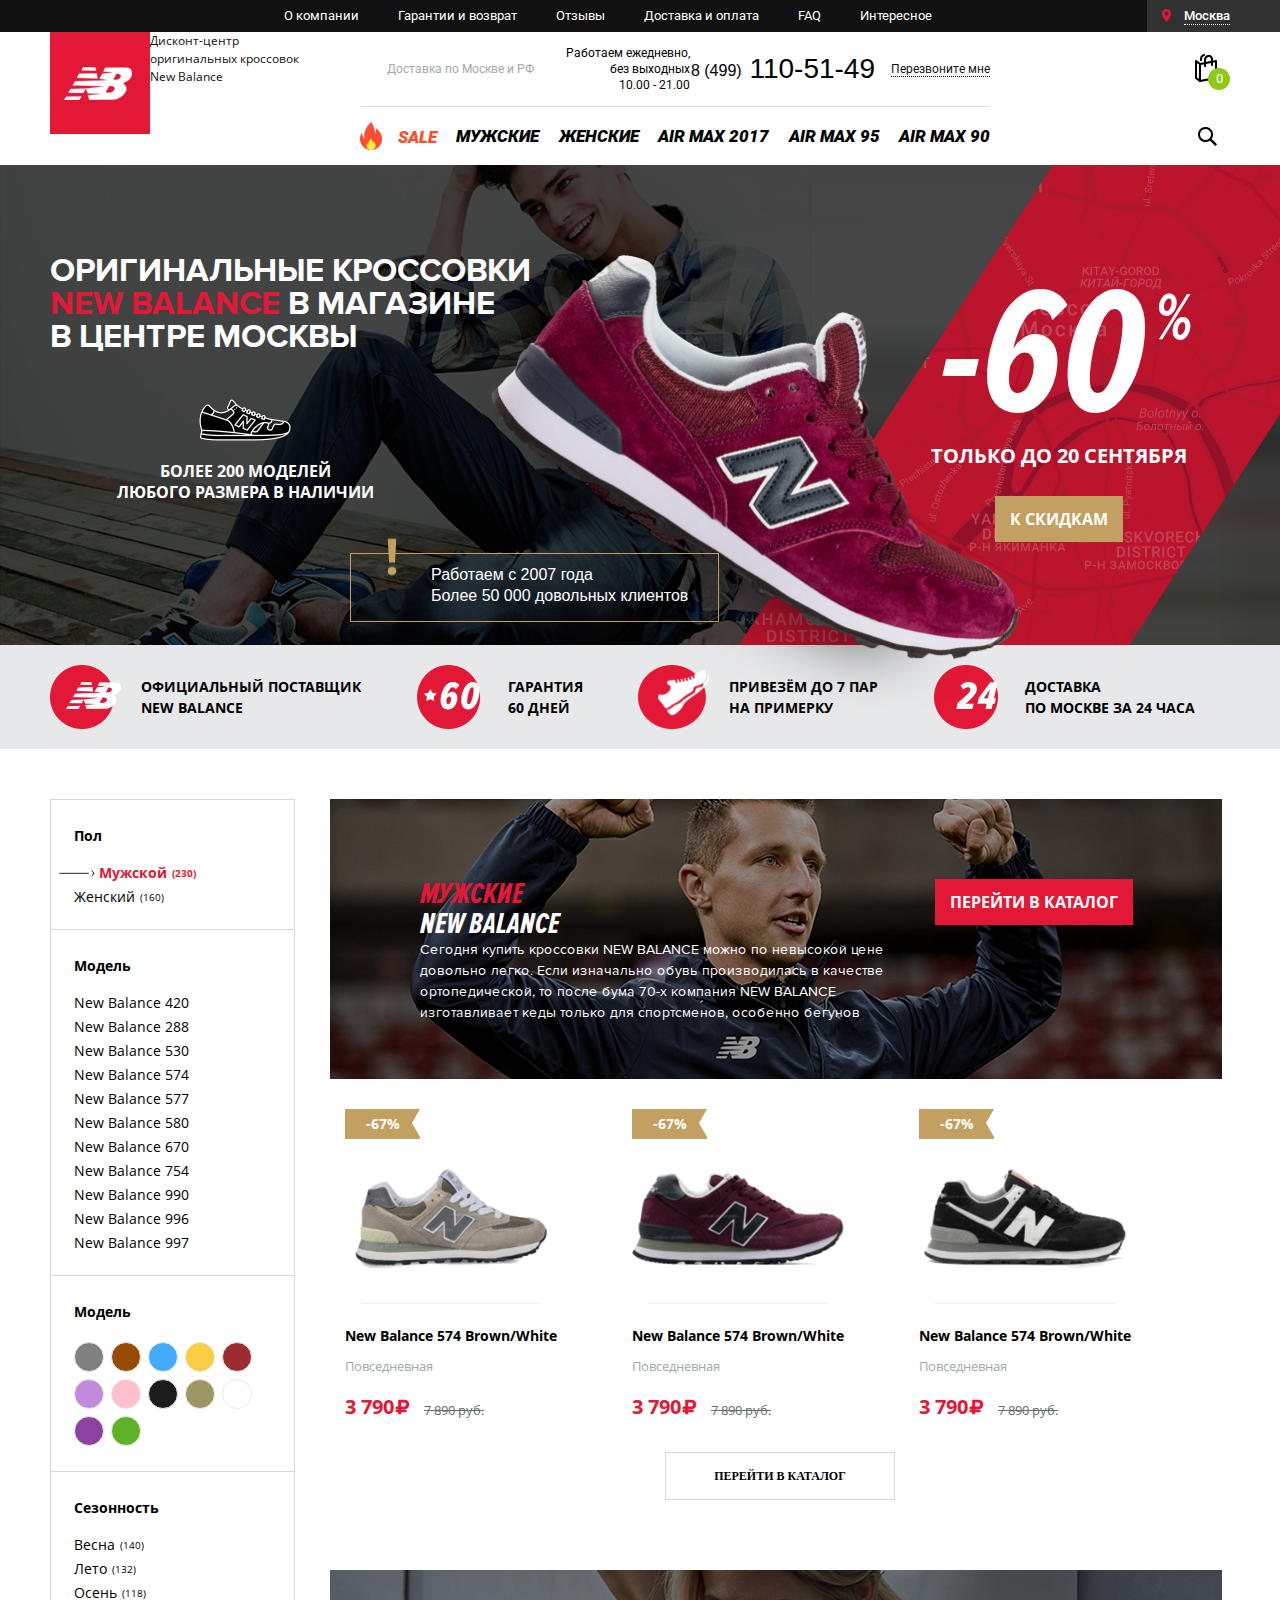
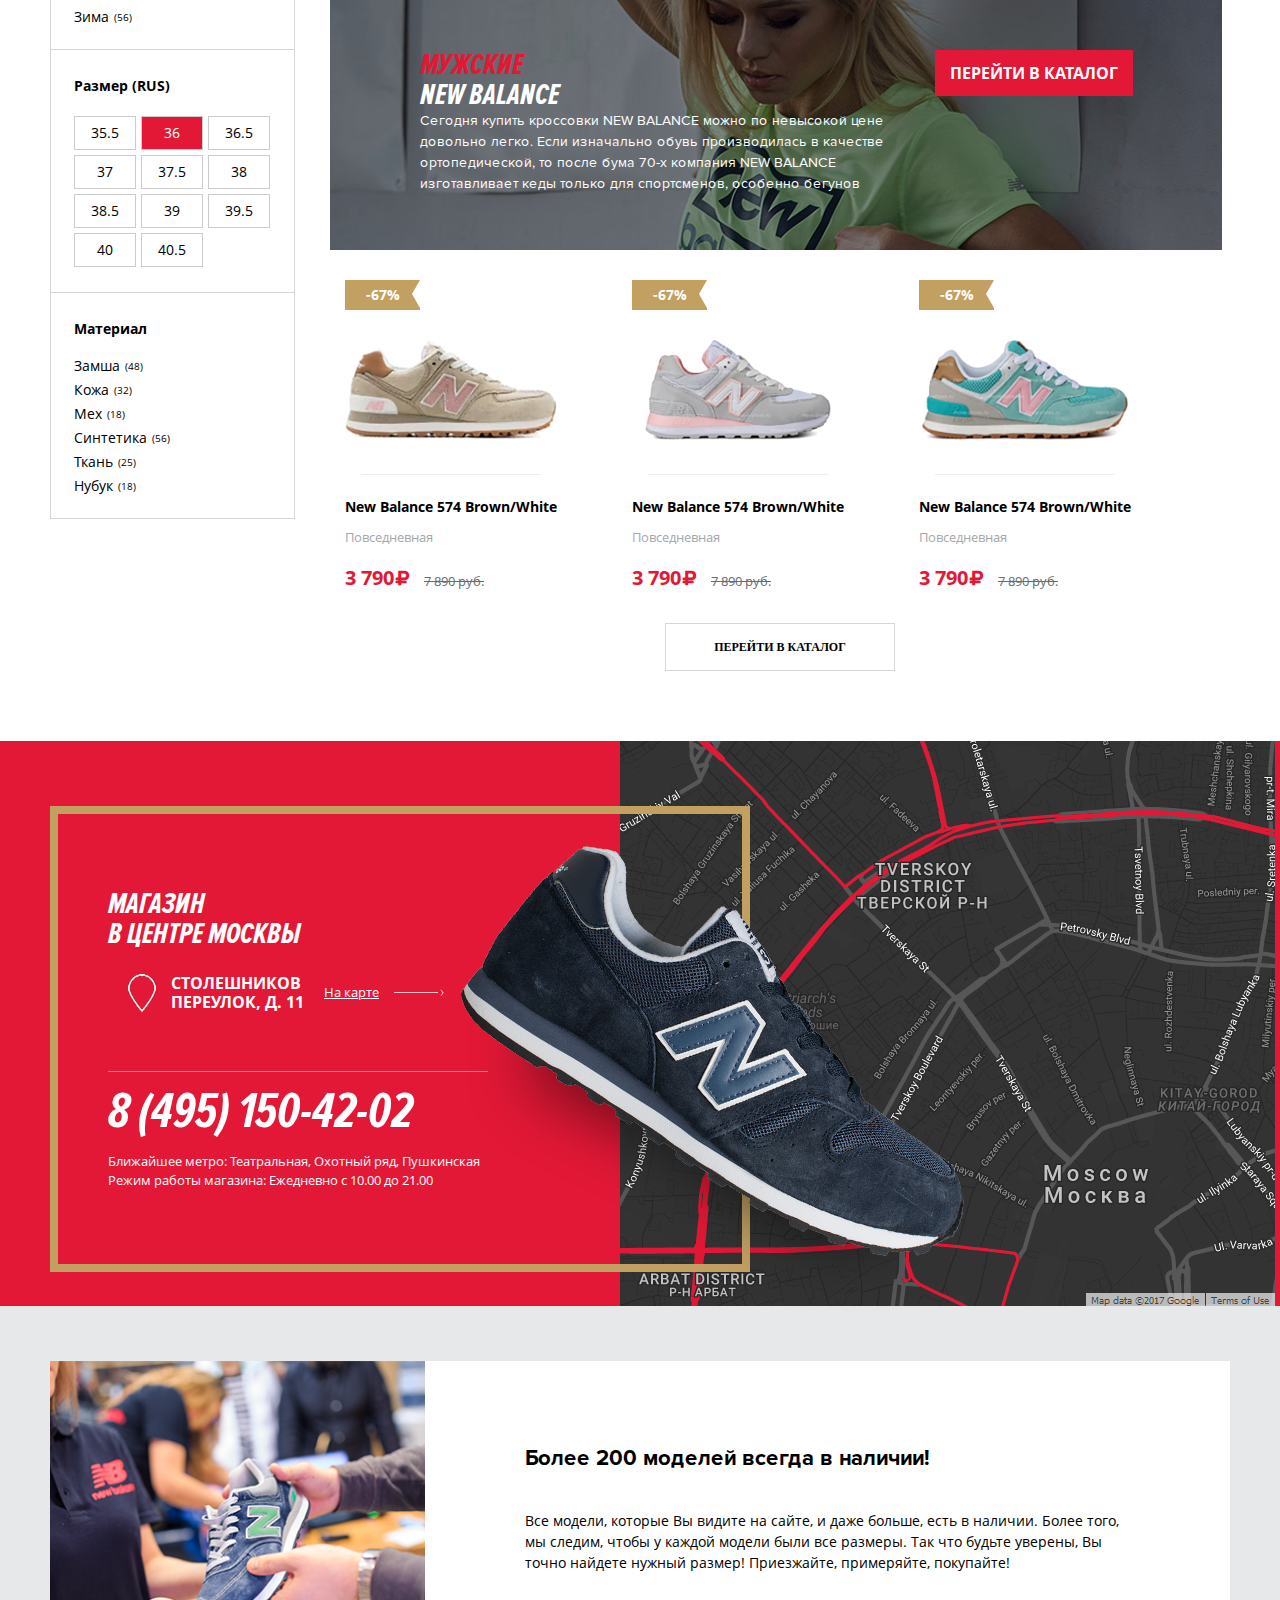
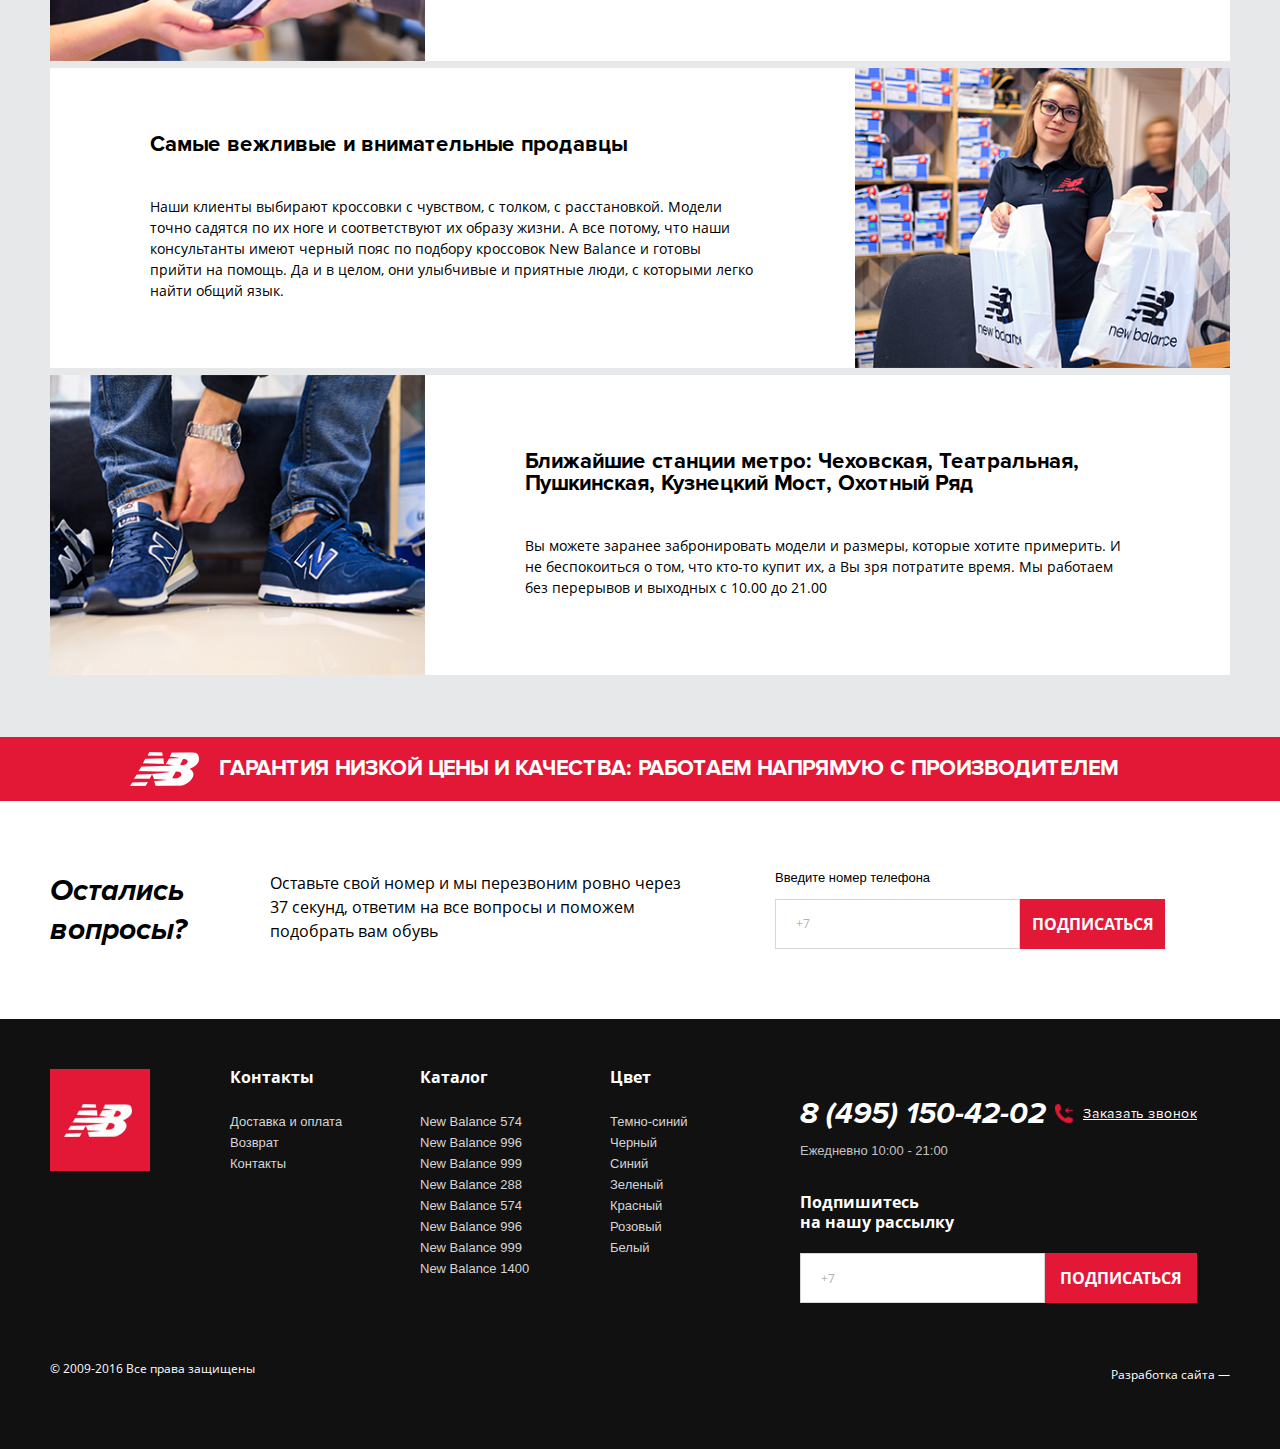
==== commit 11ac392f: "main page" ====
--- a/index.html
+++ b/index.html
@@ -1,954 +1,1040 @@
 <!DOCTYPE html>
 <html xmlns="http://www.w3.org/1999/xhtml">
 <head>
-  <meta charset="utf-8">
-  <!--[if IE]><script src="http://html5shiv.googlecode.com/svn/trunk/html5.js"></script><![endif]-->
-  <title></title>
-  <meta name="keywords" content="">
-  <meta name="description" content="">
-  <meta name="viewport" content="width=device-width, initial-scale=1.0, maximum-scale=1, user-scalable=0">
-  <link href="https://fonts.googleapis.com/css?family=Roboto:300,400,500,700,900,900i&amp;subset=cyrillic,cyrillic-ext" rel="stylesheet">
-  <link rel="stylesheet" href="css/main.css" type="text/css">
-  <link rel="stylesheet" href="css/newbalances.css" type="text/css">
-  <link rel="stylesheet" href="css/fonts.css" type="text/css">
-  <link rel="stylesheet" href="css/framework.css" type="text/css">
+    <meta charset="utf-8">
+    <!--[if IE]>
+    <script src="http://html5shiv.googlecode.com/svn/trunk/html5.js"></script><![endif]-->
+    <title></title>
+    <meta name="keywords" content="">
+    <meta name="description" content="">
+    <meta name="viewport" content="width=device-width, initial-scale=1.0, maximum-scale=1, user-scalable=0">
+    <link href="https://fonts.googleapis.com/css?family=Roboto:300,400,500,700,900,900i&amp;subset=cyrillic,cyrillic-ext"
+          rel="stylesheet">
+    <link rel="stylesheet" href="css/main.css" type="text/css">
+    <link rel="stylesheet" href="css/newbalances.css" type="text/css">
+    <link rel="stylesheet" href="css/fonts.css" type="text/css">
+    <link rel="stylesheet" href="css/framework.css" type="text/css">
 </head>
 
 <body>
 
 <div id="wrapper">
 
-  <div id="callModal" class="call-modal mfp-hide">
-    <div class="modal-contacts-form">
-      <span class="call-modal-tt">Обратный звонок</span>
-      <form action="#">
-        <div class="form-group">
-          <label for="inputName">Ваше имя</label>
-          <div class="icon-input">
-            <i class="icon icon-user-input"></i>
-            <input type="text" placeholder="ВАШЕ ИМЯ" id="inputName">
-          </div>
-        </div>
-        <div class="form-group">
-          <label for="inputPhone">Ваш телефон</label>
-          <div class="icon-input">
-            <i class="icon icon-phone-input"></i>
-            <input type="text" placeholder="+7" id="inputPhone" class="mask-phone">
-          </div>
-        </div>
-        <button class="btn" type="submit">ОФОРМИТЬ ЗАКАЗ</button>
-      </form>
+    <div id="callModal" class="call-modal mfp-hide">
+        <div class="modal-contacts-form">
+            <span class="call-modal-tt">Обратный звонок</span>
+            <form action="#">
+                <div class="form-group">
+                    <label for="inputName">Ваше имя</label>
+                    <div class="icon-input">
+                        <i class="icon icon-user-input"></i>
+                        <input type="text" placeholder="ВАШЕ ИМЯ" id="inputName">
+                    </div>
+                </div>
+                <div class="form-group">
+                    <label for="inputPhone">Ваш телефон</label>
+                    <div class="icon-input">
+                        <i class="icon icon-phone-input"></i>
+                        <input type="text" placeholder="+7" id="inputPhone" class="mask-phone">
+                    </div>
+                </div>
+                <button class="btn" type="submit">ОФОРМИТЬ ЗАКАЗ</button>
+            </form>
+        </div>
     </div>
-  </div>
-
-
-  <div id="cartModal" class="cart-modal mfp-hide">
-    <div class="product-info-icons hidden-devices">
-      <div class="prod-icon-item">
-        <i class="icon icon-rouble"></i>
-        <span class="prod-icon-name">
+
+
+    <div id="cartModal" class="cart-modal mfp-hide">
+        <div class="product-info-icons hidden-devices">
+            <div class="prod-icon-item">
+                <i class="icon icon-rouble"></i>
+                <span class="prod-icon-name">
           <span>Оплата</span>
           <span>после примерки</span>
         </span>
-      </div>
-
-      <div class="prod-icon-item">
-        <i class="icon icon-sneakers"></i>
-        <span class="prod-icon-name">
+            </div>
+
+            <div class="prod-icon-item">
+                <i class="icon icon-sneakers"></i>
+                <span class="prod-icon-name">
           <span>До 4-х пар</span>
           <span>на выбор</span>
         </span>
-      </div>
-
-      <div class="prod-icon-item">
-        <i class="icon icon-guarantee">
-          <span class="icon-g-value-md">60</span>
-        </i>
-        <span class="prod-icon-name">
+            </div>
+
+            <div class="prod-icon-item">
+                <i class="icon icon-guarantee">
+                    <span class="icon-g-value-md">60</span>
+                </i>
+                <span class="prod-icon-name">
           <span>Гарантия</span>
           <span>60 дней</span>
         </span>
-      </div>
-
-      <div class="prod-icon-item">
-        <i class="icon icon-original-box"></i>
-        <span class="prod-icon-name">
+            </div>
+
+            <div class="prod-icon-item">
+                <i class="icon icon-original-box"></i>
+                <span class="prod-icon-name">
           <span>Оригинальные</span>
           <span>кроссовки Nike</span>
         </span>
-      </div>
-
-      <div class="prod-icon-item">
-        <i class="icon icon-guarantee">
-          <span class="icon-g-value-sm">365</span>
-        </i>
-        <span class="prod-icon-name">
+            </div>
+
+            <div class="prod-icon-item">
+                <i class="icon icon-guarantee">
+                    <span class="icon-g-value-sm">365</span>
+                </i>
+                <span class="prod-icon-name">
           <span>Возврат</span>
           <span>365 дней</span>
         </span>
-      </div>
-    </div>
-
-    <div class="product-cart-table-wrapp">
-      <div class="prod-cart-table">
-        <div class="prod-cart-row hidden-mobile">
-          <div class="prod-cart-col t-col-1">Фото</div>
-          <div class="prod-cart-col t-col-2">Название</div>
-          <div class="prod-cart-col t-col-3">Размер</div>
-          <div class="prod-cart-col t-col-4">Количество</div>
-          <div class="prod-cart-col t-col-5">Цена</div>
-        </div>
-
-        <div class="prod-cart-row">
-          <div class="prod-cart-col t-col-1">
-            <span class="prod-cart-img"><img src="img/prod-min1.jpg" alt=""></span>
-          </div>
-
-          <div class="prod-cart-col t-col-2">
-            <span class="prod-cart-name">Nike Zoom Vapor</span>
-          </div>
-
-          <div class="prod-cart-col t-col-3">
-            <div class="prod-cart-select-wrapp">
-              <select name="" id="">
-                <option value="">41</option>
-                <option value="">42</option>
-                <option value="">43</option>
-                <option value="">44</option>
-                <option value="">45</option>
-              </select>
-            </div>
-            <div class="prod-cart-check-wrapp">
-              <input type="checkbox" id="ch1">
-              <label for="ch1">Не уверен в размере - привезите несколько</label>
-            </div>
-          </div>
-
-          <div class="prod-cart-col t-col-4">
-            <div class="col-panel-tc">
-              <span class="minus-input">-</span>
-              <input type="text" value="1">
-              <span class="plus-input">+</span>
-            </div>
-          </div>
-
-          <div class="prod-cart-col t-col-5">
-            <span class="prod-cart-price">3 520 <i class="rubl">₽</i></span>
-          </div>
-        </div>
-
-
-        <div class="prod-cart-row">
-          <div class="prod-cart-col t-col-1">
-            <span class="prod-cart-img"><img src="img/prod-min2.jpg" alt=""></span>
-          </div>
-
-          <div class="prod-cart-col t-col-2">
-            <span class="prod-cart-name">Nike Zoom Vapor</span>
-          </div>
-
-          <div class="prod-cart-col t-col-3">
-            <div class="prod-cart-select-wrapp">
-              <select name="" id="">
-                <option value="">41</option>
-                <option value="">42</option>
-                <option value="">43</option>
-                <option value="">44</option>
-                <option value="">45</option>
-              </select>
-            </div>
-            <div class="prod-cart-check-wrapp">
-              <input type="checkbox" id="ch2">
-              <label for="ch2">Не уверен в размере - привезите несколько</label>
-            </div>
-          </div>
-
-          <div class="prod-cart-col t-col-4">
-            <div class="col-panel-tc">
-              <span class="minus-input">-</span>
-              <input type="text" value="1">
-              <span class="plus-input">+</span>
-            </div>
-          </div>
-
-          <div class="prod-cart-col t-col-5">
-            <span class="prod-cart-price">4 390 <i class="rubl">₽</i></span>
-          </div>
-        </div>
-      </div>
-
-      <div class="prod-cart-table-summ">
-        <div class="cart-table-del">
-          <b>Доставка:</b>
-          <span class="cart-table-del-item">
+            </div>
+        </div>
+
+        <div class="product-cart-table-wrapp">
+            <div class="prod-cart-table">
+                <div class="prod-cart-row hidden-mobile">
+                    <div class="prod-cart-col t-col-1">Фото</div>
+                    <div class="prod-cart-col t-col-2">Название</div>
+                    <div class="prod-cart-col t-col-3">Размер</div>
+                    <div class="prod-cart-col t-col-4">Количество</div>
+                    <div class="prod-cart-col t-col-5">Цена</div>
+                </div>
+
+                <div class="prod-cart-row">
+                    <div class="prod-cart-col t-col-1">
+                        <span class="prod-cart-img"><img src="img/prod-min1.jpg" alt=""></span>
+                    </div>
+
+                    <div class="prod-cart-col t-col-2">
+                        <span class="prod-cart-name">Nike Zoom Vapor</span>
+                    </div>
+
+                    <div class="prod-cart-col t-col-3">
+                        <div class="prod-cart-select-wrapp">
+                            <select name="" id="">
+                                <option value="">41</option>
+                                <option value="">42</option>
+                                <option value="">43</option>
+                                <option value="">44</option>
+                                <option value="">45</option>
+                            </select>
+                        </div>
+                        <div class="prod-cart-check-wrapp">
+                            <input type="checkbox" id="ch1">
+                            <label for="ch1">Не уверен в размере - привезите несколько</label>
+                        </div>
+                    </div>
+
+                    <div class="prod-cart-col t-col-4">
+                        <div class="col-panel-tc">
+                            <span class="minus-input">-</span>
+                            <input type="text" value="1">
+                            <span class="plus-input">+</span>
+                        </div>
+                    </div>
+
+                    <div class="prod-cart-col t-col-5">
+                        <span class="prod-cart-price">3 520 <i class="rubl">₽</i></span>
+                    </div>
+                </div>
+
+
+                <div class="prod-cart-row">
+                    <div class="prod-cart-col t-col-1">
+                        <span class="prod-cart-img"><img src="img/prod-min2.jpg" alt=""></span>
+                    </div>
+
+                    <div class="prod-cart-col t-col-2">
+                        <span class="prod-cart-name">Nike Zoom Vapor</span>
+                    </div>
+
+                    <div class="prod-cart-col t-col-3">
+                        <div class="prod-cart-select-wrapp">
+                            <select name="" id="">
+                                <option value="">41</option>
+                                <option value="">42</option>
+                                <option value="">43</option>
+                                <option value="">44</option>
+                                <option value="">45</option>
+                            </select>
+                        </div>
+                        <div class="prod-cart-check-wrapp">
+                            <input type="checkbox" id="ch2">
+                            <label for="ch2">Не уверен в размере - привезите несколько</label>
+                        </div>
+                    </div>
+
+                    <div class="prod-cart-col t-col-4">
+                        <div class="col-panel-tc">
+                            <span class="minus-input">-</span>
+                            <input type="text" value="1">
+                            <span class="plus-input">+</span>
+                        </div>
+                    </div>
+
+                    <div class="prod-cart-col t-col-5">
+                        <span class="prod-cart-price">4 390 <i class="rubl">₽</i></span>
+                    </div>
+                </div>
+            </div>
+
+            <div class="prod-cart-table-summ">
+                <div class="cart-table-del">
+                    <b>Доставка:</b>
+                    <span class="cart-table-del-item">
             <input type="radio" checked id="rad1" name="delrad">
             <label for="rad1">по Москве</label>
           </span>
-          <span class="cart-table-del-item">
+                    <span class="cart-table-del-item">
             <input type="radio" id="rad2" name="delrad">
             <label for="rad2">по России</label>
           </span>
-        </div>
-
-        <div class="cart-table-summ-value">
-          <span>Итого:</span>
-          <span class="prod-cart-price">3 520 <i class="rubl">₽</i></span>
-        </div>
-      </div>
+                </div>
+
+                <div class="cart-table-summ-value">
+                    <span>Итого:</span>
+                    <span class="prod-cart-price">3 520 <i class="rubl">₽</i></span>
+                </div>
+            </div>
+        </div>
+
+        <div class="modal-contacts-form">
+            <form action="#">
+                <div class="form-group">
+                    <label for="inputName">Ваше имя</label>
+                    <div class="icon-input">
+                        <i class="icon icon-user-input"></i>
+                        <input type="text" placeholder="ВАШЕ ИМЯ" id="inputName">
+                    </div>
+                </div>
+                <div class="form-group">
+                    <label for="inputPhone">Ваш телефон</label>
+                    <div class="icon-input">
+                        <i class="icon icon-phone-input"></i>
+                        <input type="text" placeholder="+7" id="inputPhone" class="mask-phone">
+                    </div>
+                </div>
+                <button class="btn" type="submit">ОФОРМИТЬ ЗАКАЗ</button>
+            </form>
+        </div>
     </div>
 
-    <div class="modal-contacts-form">
-      <form action="#">
-        <div class="form-group">
-          <label for="inputName">Ваше имя</label>
-          <div class="icon-input">
-            <i class="icon icon-user-input"></i>
-            <input type="text" placeholder="ВАШЕ ИМЯ" id="inputName">
-          </div>
-        </div>
-        <div class="form-group">
-          <label for="inputPhone">Ваш телефон</label>
-          <div class="icon-input">
-            <i class="icon icon-phone-input"></i>
-            <input type="text" placeholder="+7" id="inputPhone" class="mask-phone">
-          </div>
-        </div>
-        <button class="btn" type="submit">ОФОРМИТЬ ЗАКАЗ</button>
-      </form>
-    </div>
-  </div>
-
-
-  <!-- header -->
-  <header id="header" class="header header-main">
-    <div class="head-panel hidden-devices">
-      <div class="container group">
-        <div class="head-city">
-          <div class="head-city-active">
-            <i class="icon icon-location"></i>
-            <span>Москва</span>
-          </div>
-          <div class="head-city-list">
-            <span class="head-city-item"><a href="#">Санкт-Петербург</a></span>
-          </div>
-        </div>
-
-
-        <div class="head-nav">
-          <a href="#">О компании</a>
-          <a href="#">Гарантии и возврат</a>
-          <a href="#">Отзывы</a>
-          <a href="#">Доставка и оплата</a>
-          <a href="#">FAQ</a>
-          <a href="#">Интересное</a>
-        </div>
-      </div>
-    </div>
-
-    <div class="container group">
-      <div class="logo"><a href="#"><img src="img/logo.png" alt=""></a></div>
-
-      <div class="header-inner-info">
-        <div class="header-contacts-panel hidden-devices">
-          <div class="head-slogan">Дисконт-центр оригинальных Nike Air Max</div>
-          <div class="head-delivery-info">Доставка по Москве и РФ</div>
-          <div class="head-work">Работаем ежедневно, без выходных <span>10.00 - 21.00</span></div>
-          <div class="head-phone">
-            <span class="head-number"><span>8 (499)</span> 110-51-49</span>
-            <a href="#callModal" class="open-popup-link">Перезвоните мне</a>
-          </div>
-        </div>
-
-
-        <div class="head-menu">
-          <div class="menu-icon-wrap">
-            <span class="menu-icon">
-              <span></span>
-            </span>
-          </div>
-
-          <div class="menu-wrapper-fixed">
-            <div class="menu-open-wrapper">
-
-              <nav class="header-nav">
-                <ul class="menu">
-                  <li class="menu-sale">
-                    <a href="#">
-                      <i class="icon icon-fire"></i>
-                      <span>SALE</span>
+
+    <!-- header -->
+    <header id="header" class="header header-main">
+        <div class="head-panel hidden-devices">
+            <div class="container group">
+                <div class="head-city">
+                    <div class="head-city-active">
+                        <i class="icon icon-location"></i>
+                        <span>Москва</span>
+                    </div>
+                    <div class="head-city-list">
+                        <span class="head-city-item"><a href="#">Санкт-Петербург</a></span>
+                    </div>
+                </div>
+
+                <div class="head-nav">
+                    <a href="#">О компании</a>
+                    <a href="#">Гарантии и возврат</a>
+                    <a href="#">Отзывы</a>
+                    <a href="#">Доставка и оплата</a>
+                    <a href="#">FAQ</a>
+                    <a href="#">Интересное</a>
+                </div>
+            </div>
+        </div>
+
+        <div class="container group">
+            <div class="header-wrapper">
+                <div class="logo-wrapper">
+                    <div class="logo"><a href="#"><img src="img/newbalances/header-logo.png" alt=""></a></div>
+                    <div class="head-slogan">
+                        Дисконт-центр <br>
+                        оригинальных кроссовок <br>
+                        New Balance
+                    </div>
+                </div>
+
+                <div class="header-inner-info">
+                    <div class="header-contacts-panel hidden-devices">
+
+                        <div class="head-delivery-info">Доставка по Москве и РФ</div>
+                        <div class="head-work">Работаем ежедневно, без выходных <span>10.00 - 21.00</span></div>
+                        <div class="head-phone">
+                            <span class="head-number"><span>8 (499)</span> 110-51-49</span>
+                            <a href="#callModal" class="open-popup-link">Перезвоните мне</a>
+                        </div>
+                    </div>
+
+
+                    <div class="head-menu">
+                        <div class="menu-icon-wrap">
+                            <span class="menu-icon">
+                              <span></span>
+                            </span>
+                        </div>
+
+                        <div class="menu-wrapper-fixed">
+                            <div class="menu-open-wrapper">
+
+                                <nav class="header-nav">
+                                    <ul class="menu">
+                                        <li class="menu-sale">
+                                            <a href="#">
+                                                <i class="icon icon-fire"></i>
+                                                <span>SALE</span>
+                                            </a>
+                                        </li>
+                                        <li><a href="#">мУЖСКИЕ</a></li>
+                                        <li><a href="#">Женские</a></li>
+                                        <li><a href="#">Air Max 2017</a></li>
+                                        <li><a href="#">Air Max 95</a></li>
+                                        <li><a href="#">Air Max 90</a></li>
+                                    </ul>
+                                </nav>
+
+                            </div>
+                        </div>
+                    </div>
+                </div>
+
+                <div class="search-form">
+                    <form action="#">
+                        <div class="search-inner">
+                            <input type="text" placeholder="Поиск">
+                            <span class="search-close"></span>
+                        </div>
+                        <span class="search-btn"></span>
+                    </form>
+                </div>
+
+                <div class="mobile-call hidden-desktop">
+                    <a href="tel:+374658294556387">
+                        <i class="icon icon-phone"></i>
                     </a>
-                  </li>
-                  <li><a href="#">мУЖСКИЕ</a></li>
-                  <li><a href="#">Женские</a></li>
-                  <li><a href="#">Air Max 2017</a></li>
-                  <li><a href="#">Air Max 95</a></li>
-                  <li><a href="#">Air Max 90</a></li>
-                </ul>
-              </nav>
-
-            </div>
-          </div>
-        </div>
-      </div>
-
-      <div class="search-form">
-        <form action="#">
-          <div class="search-inner">
-            <input type="text" placeholder="Поиск">
-            <span class="search-close"></span>
-          </div>
-          <span class="search-btn"></span>
-        </form>
-      </div>
-
-      <div class="mobile-call hidden-desktop">
-        <a href="tel:+374658294556387">
-          <i class="icon icon-phone"></i>
-        </a>
-      </div>
-
-      <div class="head-cart">
-        <a href="#cartModal" class="head-cart-link open-popup-link">
-          <i class="icon icon-cart"></i>
-          <span class="head-cart-value">0</span>
-        </a>
-      </div>
-    </div>
-  </header>
-  <!-- end header -->
-
-
-  <section id="middle">
-
-    <div class="main-banner">
-      <div class="container">
-        <div class="main-banner-flex">
-          <div class="main-banner__left-side">
-            <div class="main-banner__title">
-              <p class="mob-fz-22 font-size-33 text-uppercase text-white line-height-1 font-proxima-nova-bold">Оригинальные кроссовки <br><span class="text-red">New Balance</span> в магазине <br> в центре Москвы</p>
-            </div>
-            <div class="main-banner-discount-mobile">
-              <span class="main-banner-discount-mobile__text">-60%</span>
-              <span class="main-banner-discount-mobile__text">Только <span class="jqs-future-data">20 сентября</span></span>
-            </div>
-            <div class="main-banner__text-middle mb50 mob-mb-30">
-              <p class="icon-wrapper mb20"><i class="icon-newbalance"></i></p>
-              <p class="text-center font-size-18 text-uppercase text-white"><b>Более 200 моделей <br> любого размера в наличии</b></p>
-            </div>
-            <div class="main-banner__exclamation">
-              <p class="font-size-16 text-white">Работаем с 2007 года</p>
-              <p class="font-size-16 text-white">Более 50 000 довольных клиентов</p>
-            </div>
-          </div>
-          <div class="main-banner__right-side">
-            <div class="main-banner__sneaker">
-              <img class="main-banner__sneaker-image" src="img/newbalances/image-sneaker.png" alt="">
-            </div>
-            <div class="main-banner__discount">
-              <div class="main-banner-discount-flex">
-                <span class="main-banner__discount-value">-60</span>
-                <span class="main-banner__discount-percent">%</span>
-              </div>
-              <div class="main-banner-subdiscount-text">
-                <div class="main-banner-only-for">
-                  <p class="font-size-20 text-white text-uppercase text-center mb30">Только до <span class="jqs-future-date">20 сентября</span></p>
-                  <p class="text-center"><a class="button button_brown" href="#">К скидкам</a></p>
-                </div>
-              </div>
-            </div>
-          </div>
-        </div>
-      </div>
-    </div>
-
-    <div class="triggers">
-      <div class="container">
-        <div class="triggers-flex">
-          <div class="trigger-item">
-            <div class="trigger-item__icon">
-              <i class="icon-trigger-official-distributor"></i>
-            </div>
-            <p class="trigger-item__text">Официальный поставщик <br> New Balance</p>
-          </div>
-          <div class="trigger-item">
-            <div class="trigger-item__icon">
-              <i class="icon-trigger-guarantee"></i>
-            </div>
-            <p class="trigger-item__text">Гарантия <br> 60 дней</p>
-          </div>
-          <div class="trigger-item">
-            <div class="trigger-item__icon">
-              <i class="icon-trigger-7-pairs"></i>
-            </div>
-            <p class="trigger-item__text">Привезём до 7 пар <br> на примерку</p>
-          </div>
-          <div class="trigger-item">
-            <div class="trigger-item__icon">
-              <i class="icon-trigger-delivery"></i>
-            </div>
-            <p class="trigger-item__text">Доставка <br> по Москве за 24 часа</p>
-          </div>
-        </div>
-      </div>
-    </div>
-
-    <div class="main-content">
-      <div class="container">
-        <div class="main-content__flex">
-
-          <div class="main-content__sidebar">
-            <div class="main-filter">
-              <div class="main-filter__section">
-                <p class="main-filter-text main-filter-text__title">Пол</p>
-                <div class="main-filter__items main-filter__items_is-column">
-                  <a href="#" class="main-filter-text main-filter-text__link main-filter-text__link_is-active">
-                    <span class="main-filter__item-name">Мужской</span>
-                    <span class="main-filter__item-count">(230)</span>
-                  </a>
-                  <a href="#" class="main-filter-text main-filter-text__link">
-                    <span class="main-filter__item-name">Женский</span>
-                    <span class="main-filter__item-count">(160)</span>
-                  </a>
-                </div>
-              </div>
-            </div>
-            <div class="main-filter">
-              <div class="main-filter__section">
-                <p class="main-filter-text main-filter-text__title">Модель</p>
-                <div class="main-filter__items main-filter__items_is-column">
-                  <a href="#" class="main-filter-text main-filter-text__link">
-                    <span class="main-filter__item-name">New Balance 420</span>
-                  </a>
-                  <a href="#" class="main-filter-text main-filter-text__link">
-                    <span class="main-filter__item-name">New Balance 288</span>
-                  </a>
-                  <a href="#" class="main-filter-text main-filter-text__link">
-                    <span class="main-filter__item-name">New Balance 530</span>
-                  </a>
-                  <a href="#" class="main-filter-text main-filter-text__link">
-                    <span class="main-filter__item-name">New Balance 574</span>
-                  </a>
-                  <a href="#" class="main-filter-text main-filter-text__link">
-                    <span class="main-filter__item-name">New Balance 577</span>
-                  </a>
-                  <a href="#" class="main-filter-text main-filter-text__link">
-                    <span class="main-filter__item-name">New Balance 580</span>
-                  </a>
-                  <a href="#" class="main-filter-text main-filter-text__link">
-                    <span class="main-filter__item-name">New Balance 670</span>
-                  </a>
-                  <a href="#" class="main-filter-text main-filter-text__link">
-                    <span class="main-filter__item-name">New Balance 754</span>
-                  </a>
-                  <a href="#" class="main-filter-text main-filter-text__link">
-                    <span class="main-filter__item-name">New Balance 990</span>
-                  </a>
-                  <a href="#" class="main-filter-text main-filter-text__link">
-                    <span class="main-filter__item-name">New Balance 996</span>
-                  </a>
-                  <a href="#" class="main-filter-text main-filter-text__link">
-                    <span class="main-filter__item-name">New Balance 997</span>
-                  </a>
-                </div>
-              </div>
-            </div>
-            <div class="main-filter">
-              <div class="main-filter__section">
-                <p class="main-filter-text main-filter-text__title">Модель</p>
-                <div class="main-filter-colors">
-                  <div class="main-filter-colors__wrapper">
-                    <a href="#" class="main-filter-colors__color" style="background-color: #808080;"></a>
-                  </div>
-                  <div class="main-filter-colors__wrapper">
-                    <a href="#" class="main-filter-colors__color" style="background-color: #964b00;"></a>
-                  </div>
-                  <div class="main-filter-colors__wrapper">
-                    <a href="#" class="main-filter-colors__color" style="background-color: #42aaff;"></a>
-                  </div>
-                  <div class="main-filter-colors__wrapper">
-                    <a href="#" class="main-filter-colors__color" style="background-color: #f9ce43;"></a>
-                  </div>
-                  <div class="main-filter-colors__wrapper">
-                    <a href="#" class="main-filter-colors__color" style="background-color: #9b2d30;"></a>
-                  </div>
-                  <div class="main-filter-colors__wrapper">
-                    <a href="#" class="main-filter-colors__color" style="background-color: #c28ada;"></a>
-                  </div>
-                  <div class="main-filter-colors__wrapper">
-                    <a href="#" class="main-filter-colors__color" style="background-color: #ffc0cb;"></a>
-                  </div>
-                  <div class="main-filter-colors__wrapper">
-                    <a href="#" class="main-filter-colors__color" style="background-color: #1c1c1c;"></a>
-                  </div>
-                  <div class="main-filter-colors__wrapper">
-                    <a href="#" class="main-filter-colors__color" style="background-color: #9e9764;"></a>
-                  </div>
-                  <div class="main-filter-colors__wrapper">
-                    <a href="#" class="main-filter-colors__color" style="background-color: #ffffff;"></a>
-                  </div>
-                  <div class="main-filter-colors__wrapper">
-                    <a href="#" class="main-filter-colors__color" style="background-color: #8d42a1;"></a>
-                  </div>
-                  <div class="main-filter-colors__wrapper">
-                    <a href="#" class="main-filter-colors__color" style="background-color: #5eb226;"></a>
-                  </div>
-                </div>
-              </div>
-            </div>
-            <div class="main-filter">
-              <div class="main-filter__section">
-                <p class="main-filter-text main-filter-text__title">Сезонность</p>
-                <div class="main-filter__items main-filter__items_is-column">
-                  <a href="#" class="main-filter-text main-filter-text__link">
-                    <span class="main-filter__item-name">Весна</span>
-                    <span class="main-filter__item-count">(140)</span>
-                  </a>
-                  <a href="#" class="main-filter-text main-filter-text__link">
-                    <span class="main-filter__item-name">Лето</span>
-                    <span class="main-filter__item-count">(132)</span>
-                  </a>
-                  <a href="#" class="main-filter-text main-filter-text__link">
-                    <span class="main-filter__item-name">Осень</span>
-                    <span class="main-filter__item-count">(118)</span>
-                  </a>
-                  <a href="#" class="main-filter-text main-filter-text__link">
-                    <span class="main-filter__item-name">Зима</span>
-                    <span class="main-filter__item-count">(56)</span>
-                  </a>
-                </div>
-              </div>
-            </div>
-            <div class="main-filter">
-              <div class="main-filter__section">
-                <p class="main-filter-text main-filter-text__title">Размер (RUS)</p>
-                <div class="main-filter-sizes">
-                  <div class="main-filter-sizes__wrapper">
-                    <a href="#" class="main-filter-sizes__size">35.5</a>
-                  </div>
-                  <div class="main-filter-sizes__wrapper">
-                    <a href="#" class="main-filter-sizes__size main-filter-sizes__size_is-active">36</a>
-                  </div>
-                  <div class="main-filter-sizes__wrapper">
-                    <a href="#" class="main-filter-sizes__size">36.5</a>
-                  </div>
-                  <div class="main-filter-sizes__wrapper">
-                    <a href="#" class="main-filter-sizes__size">37</a>
-                  </div>
-                  <div class="main-filter-sizes__wrapper">
-                    <a href="#" class="main-filter-sizes__size">37.5</a>
-                  </div>
-                  <div class="main-filter-sizes__wrapper">
-                    <a href="#" class="main-filter-sizes__size">38</a>
-                  </div>
-                  <div class="main-filter-sizes__wrapper">
-                    <a href="#" class="main-filter-sizes__size">38.5</a>
-                  </div>
-                  <div class="main-filter-sizes__wrapper">
-                    <a href="#" class="main-filter-sizes__size">39</a>
-                  </div>
-                  <div class="main-filter-sizes__wrapper">
-                    <a href="#" class="main-filter-sizes__size">39.5</a>
-                  </div>
-                  <div class="main-filter-sizes__wrapper">
-                    <a href="#" class="main-filter-sizes__size">40</a>
-                  </div>
-                  <div class="main-filter-sizes__wrapper">
-                    <a href="#" class="main-filter-sizes__size">40.5</a>
-                  </div>
-                </div>
-              </div>
-            </div>
-            <div class="main-filter">
-            <div class="main-filter__section">
-              <p class="main-filter-text main-filter-text__title">Материал</p>
-              <div class="main-filter__items main-filter__items_is-column">
-                <a href="#" class="main-filter-text main-filter-text__link">
-                  <span class="main-filter__item-name">Замша</span>
-                  <span class="main-filter__item-count">(48)</span>
-                </a>
-                <a href="#" class="main-filter-text main-filter-text__link">
-                  <span class="main-filter__item-name">Кожа</span>
-                  <span class="main-filter__item-count">(32)</span>
-                </a>
-                <a href="#" class="main-filter-text main-filter-text__link">
-                  <span class="main-filter__item-name">Мех</span>
-                  <span class="main-filter__item-count">(18)</span>
-                </a>
-                <a href="#" class="main-filter-text main-filter-text__link">
-                  <span class="main-filter__item-name">Синтетика</span>
-                  <span class="main-filter__item-count">(56)</span>
-                </a>
-                <a href="#" class="main-filter-text main-filter-text__link">
-                  <span class="main-filter__item-name">Ткань</span>
-                  <span class="main-filter__item-count">(25)</span>
-                </a>
-                <a href="#" class="main-filter-text main-filter-text__link">
-                  <span class="main-filter__item-name">Нубук</span>
-                  <span class="main-filter__item-count">(18)</span>
-                </a>
-              </div>
-            </div>
-          </div>
-          </div>
-
-          <div class="main-content__base">
-
-            <div class="main-content-banner">
-              <div class="main-content-banner__image main-content-banner__image_men">
-                <div class="main-content-banner__content">
-                  <div class="main-content-banner__left-side">
-                    <div class="main-content-banner__title">
-                      <span class="text-red">Мужские</span><br>
-                      <span class="text-white">New Balance</span>
-                    </div>
-                    <p class="main-content-banner__descr">Сегодня купить кроссовки NEW BALANCE можно по невысокой цене довольно легко. Если изначально обувь производилась в качестве ортопедической, то после бума 70-х компания NEW BALANCE изготавливает кеды только для спортсменов, особенно бегунов</p>
-                  </div>
-                  <div class="main-content-banner__right-side">
-                    <p><a class= "button button_red" href="#">Перейти в каталог</a></p>
-                  </div>
-                </div>
-              </div>
-            </div>
-
-            <div class="main-content-products-list">
-              <div class="main-content-products-list__grid">
-                <div class="products-list-item">
-                  <div class="products-list-item__discount">-67%</div>
-                  <div class="products-list-item__image-wrapper">
-                    <img class="products-list-item__image" src="img/newbalances/sneaker-1.png" alt="">
-                  </div>
-                  <p class="products-list-item__button text-center products-list-item__button_is-invisible"><a class="button button_red button__product-list" href="#">Купить сейчас</a></p>
-                  <div class="products-list-item__line"></div>
-                  <div class="products-list-item__sizes products-list-item__sizes_is-invisible">
-                    <span class="products-list-item__size">37</span>
-                    <span class="products-list-item__size">38</span>
-                    <span class="products-list-item__size">39</span>
-                    <span class="products-list-item__size">40</span>
-                    <span class="products-list-item__size">41</span>
-                  </div>
-                  <p class="products-list-item__name">New Balance 574 Brown/White</p>
-                  <p class="products-list-item__type">Повседневная</p>
-                  <div class="products-list-item__price">
-                    <span class="products-list-item__new-price">3 790</span>
-                    <span class="products-list-item__old-price">7 890 руб.</span>
-                  </div>
-                </div>
-                <div class="products-list-item">
-                  <div class="products-list-item__discount">-67%</div>
-                  <div class="products-list-item__image-wrapper">
-                    <img class="products-list-item__image" src="img/newbalances/sneaker-2.png" alt="">
-                  </div>
-                  <p class="products-list-item__button text-center products-list-item__button_is-invisible"><a class="button button_red button__product-list" href="#">Купить сейчас</a></p>
-                  <div class="products-list-item__line"></div>
-                  <div class="products-list-item__sizes products-list-item__sizes_is-invisible">
-                    <span class="products-list-item__size">37</span>
-                    <span class="products-list-item__size">38</span>
-                    <span class="products-list-item__size">39</span>
-                    <span class="products-list-item__size">40</span>
-                    <span class="products-list-item__size">41</span>
-                  </div>
-                  <p class="products-list-item__name">New Balance 574 Brown/White</p>
-                  <p class="products-list-item__type">Повседневная</p>
-                  <div class="products-list-item__price">
-                    <span class="products-list-item__new-price">3 790</span>
-                    <span class="products-list-item__old-price">7 890 руб.</span>
-                  </div>
-                </div>
-                <div class="products-list-item">
-                <div class="products-list-item__discount">-67%</div>
-                <div class="products-list-item__image-wrapper">
-                  <img class="products-list-item__image" src="img/newbalances/sneaker-3.png" alt="">
-                </div>
-                <p class="products-list-item__button text-center products-list-item__button_is-invisible"><a class="button button_red button__product-list" href="#">Купить сейчас</a></p>
-                <div class="products-list-item__line"></div>
-                <div class="products-list-item__sizes products-list-item__sizes_is-invisible">
-                  <span class="products-list-item__size">37</span>
-                  <span class="products-list-item__size">38</span>
-                  <span class="products-list-item__size">39</span>
-                  <span class="products-list-item__size">40</span>
-                  <span class="products-list-item__size">41</span>
-                </div>
-                <p class="products-list-item__name">New Balance 574 Brown/White</p>
-                <p class="products-list-item__type">Повседневная</p>
-                <div class="products-list-item__price">
-                  <span class="products-list-item__new-price">3 790</span>
-                  <span class="products-list-item__old-price">7 890 руб.</span>
-                </div>
-              </div>
-              </div>
-              <p class="text-center mb70"><a href="#" class="button button_white button__go-to-catalog">Перейти в каталог</a></p>
-            </div>
-
-            <div class="main-content-banner">
-              <div class="main-content-banner__image main-content-banner__image_women">
-                <div class="main-content-banner__content">
-                  <div class="main-content-banner__left-side">
-                    <div class="main-content-banner__title">
-                      <span class="text-red">Мужские</span><br>
-                      <span class="text-white">New Balance</span>
-                    </div>
-                    <p class="main-content-banner__descr">Сегодня купить кроссовки NEW BALANCE можно по невысокой цене довольно легко. Если изначально обувь производилась в качестве ортопедической, то после бума 70-х компания NEW BALANCE изготавливает кеды только для спортсменов, особенно бегунов</p>
-                  </div>
-                  <div class="main-content-banner__right-side">
-                    <p><a class= "button button_red" href="#">Перейти в каталог</a></p>
-                  </div>
-                </div>
-              </div>
-            </div>
-
-            <div class="main-content-products-list">
-              <div class="main-content-products-list__grid">
-                <div class="products-list-item">
-                  <div class="products-list-item__discount">-67%</div>
-                  <div class="products-list-item__image-wrapper">
-                    <img class="products-list-item__image" src="img/newbalances/sneaker-4.png" alt="">
-                  </div>
-                  <p class="products-list-item__button text-center products-list-item__button_is-invisible"><a class="button button_red button__product-list" href="#">Купить сейчас</a></p>
-                  <div class="products-list-item__line"></div>
-                  <div class="products-list-item__sizes products-list-item__sizes_is-invisible">
-                    <span class="products-list-item__size">37</span>
-                    <span class="products-list-item__size">38</span>
-                    <span class="products-list-item__size">39</span>
-                    <span class="products-list-item__size">40</span>
-                    <span class="products-list-item__size">41</span>
-                  </div>
-                  <p class="products-list-item__name">New Balance 574 Brown/White</p>
-                  <p class="products-list-item__type">Повседневная</p>
-                  <div class="products-list-item__price">
-                    <span class="products-list-item__new-price">3 790</span>
-                    <span class="products-list-item__old-price">7 890 руб.</span>
-                  </div>
-                </div>
-                <div class="products-list-item">
-                  <div class="products-list-item__discount">-67%</div>
-                  <div class="products-list-item__image-wrapper">
-                    <img class="products-list-item__image" src="img/newbalances/sneaker-5.png" alt="">
-                  </div>
-                  <p class="products-list-item__button text-center products-list-item__button_is-invisible"><a class="button button_red button__product-list" href="#">Купить сейчас</a></p>
-                  <div class="products-list-item__line"></div>
-                  <div class="products-list-item__sizes products-list-item__sizes_is-invisible">
-                    <span class="products-list-item__size">37</span>
-                    <span class="products-list-item__size">38</span>
-                    <span class="products-list-item__size">39</span>
-                    <span class="products-list-item__size">40</span>
-                    <span class="products-list-item__size">41</span>
-                  </div>
-                  <p class="products-list-item__name">New Balance 574 Brown/White</p>
-                  <p class="products-list-item__type">Повседневная</p>
-                  <div class="products-list-item__price">
-                    <span class="products-list-item__new-price">3 790</span>
-                    <span class="products-list-item__old-price">7 890 руб.</span>
-                  </div>
-                </div>
-                <div class="products-list-item">
-                <div class="products-list-item__discount">-67%</div>
-                <div class="products-list-item__image-wrapper">
-                  <img class="products-list-item__image" src="img/newbalances/sneaker-6.png" alt="">
-                </div>
-                <p class="products-list-item__button text-center products-list-item__button_is-invisible"><a class="button button_red button__product-list" href="#">Купить сейчас</a></p>
-                <div class="products-list-item__line"></div>
-                <div class="products-list-item__sizes products-list-item__sizes_is-invisible">
-                  <span class="products-list-item__size">37</span>
-                  <span class="products-list-item__size">38</span>
-                  <span class="products-list-item__size">39</span>
-                  <span class="products-list-item__size">40</span>
-                  <span class="products-list-item__size">41</span>
-                </div>
-                <p class="products-list-item__name">New Balance 574 Brown/White</p>
-                <p class="products-list-item__type">Повседневная</p>
-                <div class="products-list-item__price">
-                  <span class="products-list-item__new-price">3 790</span>
-                  <span class="products-list-item__old-price">7 890 руб.</span>
-                </div>
-              </div>
-              </div>
-              <p class="text-center mb70"><a href="#" class="button button_white button__go-to-catalog">Перейти в каталог</a></p>
-            </div>
-
-          </div>
-
-        </div>
-      </div>
-    </div>
-
-    <div class="main-content-address">
-      <div class="container">
-        <div class="main-content-address__flex">
-
-          <div class="main-content-address__left-side">
-            <div class="main-content-address-contacts">
-              <div class="main-content-address-contacts__left-side">
-                <p class="main-content-address-contacts__title">
-                  Магазин <br>
-                  в центре Москвы
-                </p>
-                <div class="main-content-address-contacts__address">
+                </div>
+
+                <div class="head-cart">
+                    <a href="#cartModal" class="head-cart-link open-popup-link">
+                        <i class="icon icon-cart"></i>
+                        <span class="head-cart-value">0</span>
+                    </a>
+                </div>
+            </div>
+        </div>
+    </header>
+    <!-- end header -->
+
+    <!--middle-->
+    <section id="middle">
+
+        <div class="main-banner">
+            <div class="container">
+                <div class="main-banner-flex">
+                    <div class="main-banner__left-side">
+                        <div class="main-banner__title">
+                            <p class="mob-fz-22 font-size-33 text-uppercase text-white line-height-1 font-proxima-nova-bold">
+                                Оригинальные кроссовки <br><span class="text-red">New Balance</span> в магазине <br> в
+                                центре Москвы</p>
+                        </div>
+                        <div class="main-banner-discount-mobile">
+                            <span class="main-banner-discount-mobile__text">-60%</span>
+                            <span class="main-banner-discount-mobile__text">Только <span class="jqs-future-data">20 сентября</span></span>
+                        </div>
+                        <div class="main-banner__text-middle mb50">
+                            <p class="icon-wrapper mb20"><i class="icon-newbalance"></i></p>
+                            <p class="text-center font-size-18 text-uppercase text-white"><b>Более 200 моделей <br>
+                                любого размера в наличии</b></p>
+                        </div>
+                        <div class="main-banner__exclamation">
+                            <p class="font-size-16 text-white">Работаем с 2007 года</p>
+                            <p class="font-size-16 text-white">Более 50 000 довольных клиентов</p>
+                        </div>
+                    </div>
+                    <div class="main-banner__right-side">
+                        <div class="main-banner__sneaker">
+                            <img class="main-banner__sneaker-image" src="img/newbalances/image-sneaker.png" alt="">
+                        </div>
+                        <div class="main-banner__discount">
+                            <div class="main-banner-discount-flex">
+                                <span class="main-banner__discount-value">-60</span>
+                                <span class="main-banner__discount-percent">%</span>
+                            </div>
+                            <div class="main-banner-subdiscount-text">
+                                <div class="main-banner-only-for">
+                                    <p class="font-size-20 text-white text-uppercase text-center mb30">Только до <span
+                                            class="jqs-future-date">20 сентября</span></p>
+                                    <p class="text-center"><a class="button button_brown" href="#">К скидкам</a></p>
+                                </div>
+                            </div>
+                        </div>
+                    </div>
+                </div>
+            </div>
+        </div>
+
+        <div class="triggers">
+            <div class="container">
+                <div class="triggers-flex">
+                    <div class="trigger-item">
+                        <div class="trigger-item__icon">
+                            <i class="icon-trigger-official-distributor"></i>
+                        </div>
+                        <p class="trigger-item__text">Официальный поставщик <br> New Balance</p>
+                    </div>
+                    <div class="trigger-item">
+                        <div class="trigger-item__icon">
+                            <i class="icon-trigger-guarantee"></i>
+                        </div>
+                        <p class="trigger-item__text">Гарантия <br> 60 дней</p>
+                    </div>
+                    <div class="trigger-item">
+                        <div class="trigger-item__icon">
+                            <i class="icon-trigger-7-pairs"></i>
+                        </div>
+                        <p class="trigger-item__text">Привезём до 7 пар <br> на примерку</p>
+                    </div>
+                    <div class="trigger-item">
+                        <div class="trigger-item__icon">
+                            <i class="icon-trigger-delivery"></i>
+                        </div>
+                        <p class="trigger-item__text">Доставка <br> по Москве за 24 часа</p>
+                    </div>
+                </div>
+            </div>
+        </div>
+
+        <div class="main-content">
+            <div class="container">
+                <div class="main-content__flex">
+
+                    <div class="main-filter-open js-open-filter desktop-hidden">
+                        <span class="main-filter-open__button">Открыть</span>
+                    </div>
+                    <div class="main-content__sidebar js-filter closed">
+                        <div class="main-filter">
+                            <div class="main-filter__section">
+                                <p class="main-filter-text main-filter-text__title">Пол</p>
+                                <div class="main-filter__items main-filter__items_is-column">
+                                    <a href="#"
+                                       class="main-filter-text main-filter-text__link main-filter-text__link_is-active">
+                                        <span class="main-filter__item-name">Мужской</span>
+                                        <span class="main-filter__item-count">(230)</span>
+                                    </a>
+                                    <a href="#" class="main-filter-text main-filter-text__link">
+                                        <span class="main-filter__item-name">Женский</span>
+                                        <span class="main-filter__item-count">(160)</span>
+                                    </a>
+                                </div>
+                            </div>
+                        </div>
+
+                        <div class="main-filter">
+                            <div class="main-filter__section">
+                                <p class="main-filter-text main-filter-text__title">Модель</p>
+                                <div class="main-filter__items main-filter__items_is-column">
+                                    <a href="#" class="main-filter-text main-filter-text__link">
+                                        <span class="main-filter__item-name">New Balance 420</span>
+                                    </a>
+                                    <a href="#" class="main-filter-text main-filter-text__link">
+                                        <span class="main-filter__item-name">New Balance 288</span>
+                                    </a>
+                                    <a href="#" class="main-filter-text main-filter-text__link">
+                                        <span class="main-filter__item-name">New Balance 530</span>
+                                    </a>
+                                    <a href="#" class="main-filter-text main-filter-text__link">
+                                        <span class="main-filter__item-name">New Balance 574</span>
+                                    </a>
+                                    <a href="#" class="main-filter-text main-filter-text__link">
+                                        <span class="main-filter__item-name">New Balance 577</span>
+                                    </a>
+                                    <a href="#" class="main-filter-text main-filter-text__link">
+                                        <span class="main-filter__item-name">New Balance 580</span>
+                                    </a>
+                                    <a href="#" class="main-filter-text main-filter-text__link">
+                                        <span class="main-filter__item-name">New Balance 670</span>
+                                    </a>
+                                    <a href="#" class="main-filter-text main-filter-text__link">
+                                        <span class="main-filter__item-name">New Balance 754</span>
+                                    </a>
+                                    <a href="#" class="main-filter-text main-filter-text__link">
+                                        <span class="main-filter__item-name">New Balance 990</span>
+                                    </a>
+                                    <a href="#" class="main-filter-text main-filter-text__link">
+                                        <span class="main-filter__item-name">New Balance 996</span>
+                                    </a>
+                                    <a href="#" class="main-filter-text main-filter-text__link">
+                                        <span class="main-filter__item-name">New Balance 997</span>
+                                    </a>
+                                </div>
+                            </div>
+                        </div>
+                        <div class="main-filter">
+                            <div class="main-filter__section">
+                                <p class="main-filter-text main-filter-text__title">Модель</p>
+                                <div class="main-filter-colors">
+                                    <div class="main-filter-colors__wrapper">
+                                        <a href="#" class="main-filter-colors__color"
+                                           style="background-color: #808080;"></a>
+                                    </div>
+                                    <div class="main-filter-colors__wrapper">
+                                        <a href="#" class="main-filter-colors__color"
+                                           style="background-color: #964b00;"></a>
+                                    </div>
+                                    <div class="main-filter-colors__wrapper">
+                                        <a href="#" class="main-filter-colors__color"
+                                           style="background-color: #42aaff;"></a>
+                                    </div>
+                                    <div class="main-filter-colors__wrapper">
+                                        <a href="#" class="main-filter-colors__color"
+                                           style="background-color: #f9ce43;"></a>
+                                    </div>
+                                    <div class="main-filter-colors__wrapper">
+                                        <a href="#" class="main-filter-colors__color"
+                                           style="background-color: #9b2d30;"></a>
+                                    </div>
+                                    <div class="main-filter-colors__wrapper">
+                                        <a href="#" class="main-filter-colors__color"
+                                           style="background-color: #c28ada;"></a>
+                                    </div>
+                                    <div class="main-filter-colors__wrapper">
+                                        <a href="#" class="main-filter-colors__color"
+                                           style="background-color: #ffc0cb;"></a>
+                                    </div>
+                                    <div class="main-filter-colors__wrapper">
+                                        <a href="#" class="main-filter-colors__color"
+                                           style="background-color: #1c1c1c;"></a>
+                                    </div>
+                                    <div class="main-filter-colors__wrapper">
+                                        <a href="#" class="main-filter-colors__color"
+                                           style="background-color: #9e9764;"></a>
+                                    </div>
+                                    <div class="main-filter-colors__wrapper">
+                                        <a href="#" class="main-filter-colors__color"
+                                           style="background-color: #ffffff;"></a>
+                                    </div>
+                                    <div class="main-filter-colors__wrapper">
+                                        <a href="#" class="main-filter-colors__color"
+                                           style="background-color: #8d42a1;"></a>
+                                    </div>
+                                    <div class="main-filter-colors__wrapper">
+                                        <a href="#" class="main-filter-colors__color"
+                                           style="background-color: #5eb226;"></a>
+                                    </div>
+                                </div>
+                            </div>
+                        </div>
+                        <div class="main-filter">
+                            <div class="main-filter__section">
+                                <p class="main-filter-text main-filter-text__title">Сезонность</p>
+                                <div class="main-filter__items main-filter__items_is-column">
+                                    <a href="#" class="main-filter-text main-filter-text__link">
+                                        <span class="main-filter__item-name">Весна</span>
+                                        <span class="main-filter__item-count">(140)</span>
+                                    </a>
+                                    <a href="#" class="main-filter-text main-filter-text__link">
+                                        <span class="main-filter__item-name">Лето</span>
+                                        <span class="main-filter__item-count">(132)</span>
+                                    </a>
+                                    <a href="#" class="main-filter-text main-filter-text__link">
+                                        <span class="main-filter__item-name">Осень</span>
+                                        <span class="main-filter__item-count">(118)</span>
+                                    </a>
+                                    <a href="#" class="main-filter-text main-filter-text__link">
+                                        <span class="main-filter__item-name">Зима</span>
+                                        <span class="main-filter__item-count">(56)</span>
+                                    </a>
+                                </div>
+                            </div>
+                        </div>
+                        <div class="main-filter">
+                            <div class="main-filter__section">
+                                <p class="main-filter-text main-filter-text__title">Размер (RUS)</p>
+                                <div class="main-filter-sizes">
+                                    <div class="main-filter-sizes__wrapper">
+                                        <a href="#" class="main-filter-sizes__size">35.5</a>
+                                    </div>
+                                    <div class="main-filter-sizes__wrapper">
+                                        <a href="#"
+                                           class="main-filter-sizes__size main-filter-sizes__size_is-active">36</a>
+                                    </div>
+                                    <div class="main-filter-sizes__wrapper">
+                                        <a href="#" class="main-filter-sizes__size">36.5</a>
+                                    </div>
+                                    <div class="main-filter-sizes__wrapper">
+                                        <a href="#" class="main-filter-sizes__size">37</a>
+                                    </div>
+                                    <div class="main-filter-sizes__wrapper">
+                                        <a href="#" class="main-filter-sizes__size">37.5</a>
+                                    </div>
+                                    <div class="main-filter-sizes__wrapper">
+                                        <a href="#" class="main-filter-sizes__size">38</a>
+                                    </div>
+                                    <div class="main-filter-sizes__wrapper">
+                                        <a href="#" class="main-filter-sizes__size">38.5</a>
+                                    </div>
+                                    <div class="main-filter-sizes__wrapper">
+                                        <a href="#" class="main-filter-sizes__size">39</a>
+                                    </div>
+                                    <div class="main-filter-sizes__wrapper">
+                                        <a href="#" class="main-filter-sizes__size">39.5</a>
+                                    </div>
+                                    <div class="main-filter-sizes__wrapper">
+                                        <a href="#" class="main-filter-sizes__size">40</a>
+                                    </div>
+                                    <div class="main-filter-sizes__wrapper">
+                                        <a href="#" class="main-filter-sizes__size">40.5</a>
+                                    </div>
+                                </div>
+                            </div>
+                        </div>
+                        <div class="main-filter">
+                            <div class="main-filter__section">
+                                <p class="main-filter-text main-filter-text__title">Материал</p>
+                                <div class="main-filter__items main-filter__items_is-column">
+                                    <a href="#" class="main-filter-text main-filter-text__link">
+                                        <span class="main-filter__item-name">Замша</span>
+                                        <span class="main-filter__item-count">(48)</span>
+                                    </a>
+                                    <a href="#" class="main-filter-text main-filter-text__link">
+                                        <span class="main-filter__item-name">Кожа</span>
+                                        <span class="main-filter__item-count">(32)</span>
+                                    </a>
+                                    <a href="#" class="main-filter-text main-filter-text__link">
+                                        <span class="main-filter__item-name">Мех</span>
+                                        <span class="main-filter__item-count">(18)</span>
+                                    </a>
+                                    <a href="#" class="main-filter-text main-filter-text__link">
+                                        <span class="main-filter__item-name">Синтетика</span>
+                                        <span class="main-filter__item-count">(56)</span>
+                                    </a>
+                                    <a href="#" class="main-filter-text main-filter-text__link">
+                                        <span class="main-filter__item-name">Ткань</span>
+                                        <span class="main-filter__item-count">(25)</span>
+                                    </a>
+                                    <a href="#" class="main-filter-text main-filter-text__link">
+                                        <span class="main-filter__item-name">Нубук</span>
+                                        <span class="main-filter__item-count">(18)</span>
+                                    </a>
+                                </div>
+                            </div>
+                        </div>
+                    </div>
+
+                    <div class="main-content__base">
+
+                        <div class="main-content-banner">
+                            <div class="main-content-banner__image main-content-banner__image_men">
+                                <div class="main-content-banner__content">
+                                    <div class="main-content-banner__left-side">
+                                        <div class="main-content-banner__title">
+                                            <span class="text-red">Мужские</span><br>
+                                            <span class="text-white">New Balance</span>
+                                        </div>
+                                        <p class="main-content-banner__descr">Сегодня купить кроссовки NEW BALANCE можно
+                                            по невысокой цене довольно легко. Если изначально обувь производилась в
+                                            качестве ортопедической, то после бума 70-х компания NEW BALANCE
+                                            изготавливает кеды только для спортсменов, особенно бегунов</p>
+                                    </div>
+                                    <div class="main-content-banner__right-side">
+                                        <p><a class="button button_red" href="#">Перейти в каталог</a></p>
+                                    </div>
+                                </div>
+                            </div>
+                        </div>
+
+                        <div class="main-content-products-list">
+                            <div class="main-content-products-list__grid">
+                                <div class="products-list-item">
+                                    <div class="products-list-item__discount">-67%</div>
+                                    <div class="products-list-item__image-wrapper">
+                                        <img class="products-list-item__image" src="img/newbalances/sneaker-1.png"
+                                             alt="">
+                                    </div>
+                                    <p class="products-list-item__button text-center products-list-item__button_is-invisible">
+                                        <a class="button button_red button__product-list" href="#">Купить сейчас</a></p>
+                                    <div class="products-list-item__line"></div>
+                                    <div class="products-list-item__sizes products-list-item__sizes_is-invisible">
+                                        <span class="products-list-item__size">37</span>
+                                        <span class="products-list-item__size">38</span>
+                                        <span class="products-list-item__size">39</span>
+                                        <span class="products-list-item__size">40</span>
+                                        <span class="products-list-item__size">41</span>
+                                    </div>
+                                    <p class="products-list-item__name">New Balance 574 Brown/White</p>
+                                    <p class="products-list-item__type">Повседневная</p>
+                                    <div class="products-list-item__price">
+                                        <span class="products-list-item__new-price">3 790</span>
+                                        <span class="products-list-item__old-price">7 890 руб.</span>
+                                    </div>
+                                </div>
+                                <div class="products-list-item">
+                                    <div class="products-list-item__discount">-67%</div>
+                                    <div class="products-list-item__image-wrapper">
+                                        <img class="products-list-item__image" src="img/newbalances/sneaker-2.png"
+                                             alt="">
+                                    </div>
+                                    <p class="products-list-item__button text-center products-list-item__button_is-invisible">
+                                        <a class="button button_red button__product-list" href="#">Купить сейчас</a></p>
+                                    <div class="products-list-item__line"></div>
+                                    <div class="products-list-item__sizes products-list-item__sizes_is-invisible">
+                                        <span class="products-list-item__size">37</span>
+                                        <span class="products-list-item__size">38</span>
+                                        <span class="products-list-item__size">39</span>
+                                        <span class="products-list-item__size">40</span>
+                                        <span class="products-list-item__size">41</span>
+                                    </div>
+                                    <p class="products-list-item__name">New Balance 574 Brown/White</p>
+                                    <p class="products-list-item__type">Повседневная</p>
+                                    <div class="products-list-item__price">
+                                        <span class="products-list-item__new-price">3 790</span>
+                                        <span class="products-list-item__old-price">7 890 руб.</span>
+                                    </div>
+                                </div>
+                                <div class="products-list-item">
+                                    <div class="products-list-item__discount">-67%</div>
+                                    <div class="products-list-item__image-wrapper">
+                                        <img class="products-list-item__image" src="img/newbalances/sneaker-3.png"
+                                             alt="">
+                                    </div>
+                                    <p class="products-list-item__button text-center products-list-item__button_is-invisible">
+                                        <a class="button button_red button__product-list" href="#">Купить сейчас</a></p>
+                                    <div class="products-list-item__line"></div>
+                                    <div class="products-list-item__sizes products-list-item__sizes_is-invisible">
+                                        <span class="products-list-item__size">37</span>
+                                        <span class="products-list-item__size">38</span>
+                                        <span class="products-list-item__size">39</span>
+                                        <span class="products-list-item__size">40</span>
+                                        <span class="products-list-item__size">41</span>
+                                    </div>
+                                    <p class="products-list-item__name">New Balance 574 Brown/White</p>
+                                    <p class="products-list-item__type">Повседневная</p>
+                                    <div class="products-list-item__price">
+                                        <span class="products-list-item__new-price">3 790 <i class="icon-rouble"></i></span>
+                                        <span class="products-list-item__old-price">7 890 руб.</span>
+                                    </div>
+                                </div>
+                            </div>
+                            <p class="text-center mb70 mob-mb-30"><a href="#" class="button button_white button__go-to-catalog">Перейти
+                                в каталог</a></p>
+                        </div>
+
+                        <div class="main-content-banner">
+                            <div class="main-content-banner__image main-content-banner__image_women">
+                                <div class="main-content-banner__content">
+                                    <div class="main-content-banner__left-side">
+                                        <div class="main-content-banner__title">
+                                            <span class="text-red">Мужские</span><br>
+                                            <span class="text-white">New Balance</span>
+                                        </div>
+                                        <p class="main-content-banner__descr">Сегодня купить кроссовки NEW BALANCE можно
+                                            по невысокой цене довольно легко. Если изначально обувь производилась в
+                                            качестве ортопедической, то после бума 70-х компания NEW BALANCE
+                                            изготавливает кеды только для спортсменов, особенно бегунов</p>
+                                    </div>
+                                    <div class="main-content-banner__right-side">
+                                        <p><a class="button button_red" href="#">Перейти в каталог</a></p>
+                                    </div>
+                                </div>
+                            </div>
+                        </div>
+
+                        <div class="main-content-products-list">
+                            <div class="main-content-products-list__grid">
+                                <div class="products-list-item">
+                                    <div class="products-list-item__discount">-67%</div>
+                                    <div class="products-list-item__image-wrapper">
+                                        <img class="products-list-item__image" src="img/newbalances/sneaker-4.png"
+                                             alt="">
+                                    </div>
+                                    <p class="products-list-item__button text-center products-list-item__button_is-invisible">
+                                        <a class="button button_red button__product-list" href="#">Купить сейчас</a></p>
+                                    <div class="products-list-item__line"></div>
+                                    <div class="products-list-item__sizes products-list-item__sizes_is-invisible">
+                                        <span class="products-list-item__size">37</span>
+                                        <span class="products-list-item__size">38</span>
+                                        <span class="products-list-item__size">39</span>
+                                        <span class="products-list-item__size">40</span>
+                                        <span class="products-list-item__size">41</span>
+                                    </div>
+                                    <p class="products-list-item__name">New Balance 574 Brown/White</p>
+                                    <p class="products-list-item__type">Повседневная</p>
+                                    <div class="products-list-item__price">
+                                        <span class="products-list-item__new-price">3 790</span>
+                                        <span class="products-list-item__old-price">7 890 руб.</span>
+                                    </div>
+                                </div>
+                                <div class="products-list-item">
+                                    <div class="products-list-item__discount">-67%</div>
+                                    <div class="products-list-item__image-wrapper">
+                                        <img class="products-list-item__image" src="img/newbalances/sneaker-5.png"
+                                             alt="">
+                                    </div>
+                                    <p class="products-list-item__button text-center products-list-item__button_is-invisible">
+                                        <a class="button button_red button__product-list" href="#">Купить сейчас</a></p>
+                                    <div class="products-list-item__line"></div>
+                                    <div class="products-list-item__sizes products-list-item__sizes_is-invisible">
+                                        <span class="products-list-item__size">37</span>
+                                        <span class="products-list-item__size">38</span>
+                                        <span class="products-list-item__size">39</span>
+                                        <span class="products-list-item__size">40</span>
+                                        <span class="products-list-item__size">41</span>
+                                    </div>
+                                    <p class="products-list-item__name">New Balance 574 Brown/White</p>
+                                    <p class="products-list-item__type">Повседневная</p>
+                                    <div class="products-list-item__price">
+                                        <span class="products-list-item__new-price">3 790</span>
+                                        <span class="products-list-item__old-price">7 890 руб.</span>
+                                    </div>
+                                </div>
+                                <div class="products-list-item">
+                                    <div class="products-list-item__discount">-67%</div>
+                                    <div class="products-list-item__image-wrapper">
+                                        <img class="products-list-item__image" src="img/newbalances/sneaker-6.png"
+                                             alt="">
+                                    </div>
+                                    <p class="products-list-item__button text-center products-list-item__button_is-invisible">
+                                        <a class="button button_red button__product-list" href="#">Купить сейчас</a></p>
+                                    <div class="products-list-item__line"></div>
+                                    <div class="products-list-item__sizes products-list-item__sizes_is-invisible">
+                                        <span class="products-list-item__size">37</span>
+                                        <span class="products-list-item__size">38</span>
+                                        <span class="products-list-item__size">39</span>
+                                        <span class="products-list-item__size">40</span>
+                                        <span class="products-list-item__size">41</span>
+                                    </div>
+                                    <p class="products-list-item__name">New Balance 574 Brown/White</p>
+                                    <p class="products-list-item__type">Повседневная</p>
+                                    <div class="products-list-item__price">
+                                        <span class="products-list-item__new-price">3 790</span>
+                                        <span class="products-list-item__old-price">7 890 руб.</span>
+                                    </div>
+                                </div>
+                            </div>
+                            <p class="text-center mb70 mob-mb-0"><a href="#" class="button button_white button__go-to-catalog">Перейти
+                                в каталог</a></p>
+                        </div>
+
+                    </div>
+
+                </div>
+            </div>
+        </div>
+
+        <div class="main-content-address">
+            <div class="container">
+                <div class="main-content-address__flex">
+
+                    <div class="main-content-address__left-side">
+                        <div class="main-content-address-contacts">
+                            <div class="main-content-address-contacts__left-side">
+                                <p class="main-content-address-contacts__title">
+                                    Магазин <br>
+                                    в центре Москвы
+                                </p>
+                                <div class="main-content-address-contacts__address">
                   <span class="main-content-address-contacts__icon-geo">
                     <i class="icon-geo"></i>
                   </span>
-                  <span class="main-content-address-contacts__address-name">
+                                    <span class="main-content-address-contacts__address-name">
                     Столешников <br>
                     переулок, д. 11
                   </span>
-                  <a href="#" class="main-content-address-contacts__in-map">На карте</a>
-                  <span class="main-content-address-contacts__icon-arrow">
+                                    <a href="#" class="main-content-address-contacts__in-map">На карте</a>
+                                    <span class="main-content-address-contacts__icon-arrow">
                     <i class="icon-arrow-right-white"></i>
                   </span>
-                </div>
-                <p class="main-content-address-contacts__phone">8 (495) 150-42-02</p>
-                <p class="main-content-address-contacts__small-text">
-                  Ближайшее метро: Театральная, Охотный ряд, Пушкинская <br>
-                  Режим работы магазина: Ежедневно с 10.00 до 21.00
-                </p>
-              </div>
-              <div class="main-content-address-contacts__right-side">
-                <img src="img/newbalances/main-address-sneaker.png" class="main-content-address-contacts__sneaker">
-              </div>
-            </div>
-          </div>
-
-          <div class="main-content-address__right-side"></div>
-        </div>
-      </div>
-    </div>
-
-    <div class="main-content-about-shop">
-      <div class="container">
-        <div class="main-content-about-shop__item main-content-about-shop-item">
-          <div class="main-content-about-shop-item__image-wrapper">
-            <img src="img/newbalances/main-content-about-1.png" class="main-content-about-shop-item__image">
-          </div>
-          <div class="main-content-about-shop-item__text">
-            <p class="main-content-about-shop-item__title">Более 200 моделей всегда в наличии!</p>
-            <p class="main-content-about-shop-item__descr">Все модели, которые Вы видите на сайте, и даже больше, есть в наличии. Более того, мы следим, чтобы у каждой модели были все размеры. Так что будьте уверены, Вы точно найдете нужный размер! Приезжайте, примеряйте, покупайте!</p>
-          </div>
-        </div>
-        <div class="main-content-about-shop__item main-content-about-shop-item main-content-about-shop-item_inverse">
-          <div class="main-content-about-shop-item__text main-content-about-shop-item__text_inverse">
-            <p class="main-content-about-shop-item__title">Самые вежливые и внимательные продавцы</p>
-            <p class="main-content-about-shop-item__descr">Наши клиенты выбирают кроссовки с чувством, с толком, с расстановкой. Модели точно садятся по их ноге и соответствуют их образу жизни. А все потому, что наши консультанты имеют черный пояс по подбору кроссовок New Balance и готовы прийти на помощь. Да и в целом, они улыбчивые и приятные люди, с которыми легко найти общий язык.</p>
-          </div>
-          <div class="main-content-about-shop-item__image-wrapper main-content-about-shop-item__image-wrapper_inverse">
-            <img src="img/newbalances/main-content-about-2.png" class="main-content-about-shop-item__image">
-          </div>
-        </div>
-        <div class="main-content-about-shop__item main-content-about-shop-item">
-          <div class="main-content-about-shop-item__image-wrapper">
-            <img src="img/newbalances/main-content-about-3.png" class="main-content-about-shop-item__image">
-          </div>
-          <div class="main-content-about-shop-item__text">
-            <p class="main-content-about-shop-item__title">Ближайшие станции метро: Чеховская, Театральная, Пушкинская, Кузнецкий Мост, Охотный Ряд</p>
-            <p class="main-content-about-shop-item__descr">Вы можете заранее забронировать модели и размеры, которые хотите примерить. И не беспокоиться о том, что кто-то купит их, а Вы зря потратите время. Мы работаем без перерывов и выходных с 10.00 до 21.00</p>
-          </div>
-        </div>
-      </div>
-    </div>
-    
-    <div class="main-content-line">
-      <div class="container">
-        <div class="main-content-line__flex">
-          <div class="main-content-line__logo-wrapper">
-            <img src="img/newbalances/new-balance-logo.png" alt="">
-          </div>
-          <p class="main-content-line__text">Гарантия низкой цены и качества: работаем напрямую с производителем</p>
-        </div>
-      </div>
-    </div>
-
-    <div class="questions-form">
-      <div class="container">
-        <div class="questions-form__flex">
-          <div class="questions-form__title">Остались вопросы?</div>
-          <div class="questions-form__descr">Оставьте свой номер и мы перезвоним ровно через 37 секунд, ответим на все вопросы и поможем подобрать вам обувь</div>
-          <form action="#" class="questions-form__form">
-            <label class="questions-form__input-label">
-              <p class="questions-form__input-text">Введите номер телефона</p>
-              <span class="input-wrapper"><input class="questions-form__input" type="text" placeholder="+7"></span>
-            </label>
-            <button class="questions-form__button button button_red" type="submit">Подписаться</button>
-          </form>
-        </div>
-      </div>
-    </div>
-
-  </section>
-<!--end middle-->
-
-<!--start footer-->
-  <footer class="footer footer_dark">
-    <div class="container">
-      <div class="footer__flex mb30">
-        <div class="footer__logo">
-          <img src="img/newbalances/footer-logo.jpg" alt="">
-        </div>
-        <div class="footer__flex-item footer-flex-item">
-          <div class="footer-flex-item__title">Контакты</div>
-          <ul class="footer-flex-item__list footer-flex-item-list">
-            <li class="footer-flex-item-list__item"><a class="footer-flex-item-list__item-link" href="#">Доставка и оплата</a></li>
-            <li class="footer-flex-item-list__item"><a class="footer-flex-item-list__item-link" href="#">Возврат</a></li>
-            <li class="footer-flex-item-list__item"><a class="footer-flex-item-list__item-link" href="#">Контакты</a></li>
-          </ul>
-        </div>
-        <div class="footer__flex-item footer-flex-item">
-          <div class="footer-flex-item__title">Каталог</div>
-          <ul class="footer-flex-item__list footer-flex-item-list">
-            <li class="footer-flex-item-list__item"><a class="footer-flex-item-list__item-link" href="#">New Balance 574</a></li>
-            <li class="footer-flex-item-list__item"><a class="footer-flex-item-list__item-link" href="#">New Balance 996</a></li>
-            <li class="footer-flex-item-list__item"><a class="footer-flex-item-list__item-link" href="#">New Balance 999</a></li>
-            <li class="footer-flex-item-list__item"><a class="footer-flex-item-list__item-link" href="#">New Balance 288</a></li>
-            <li class="footer-flex-item-list__item"><a class="footer-flex-item-list__item-link" href="#">New Balance 574</a></li>
-            <li class="footer-flex-item-list__item"><a class="footer-flex-item-list__item-link" href="#">New Balance 996</a></li>
-            <li class="footer-flex-item-list__item"><a class="footer-flex-item-list__item-link" href="#">New Balance 999</a></li>
-            <li class="footer-flex-item-list__item"><a class="footer-flex-item-list__item-link" href="#">New Balance 1400</a></li>
-          </ul>
-        </div>
-        <div class="footer__flex-item footer-flex-item">
-          <div class="footer-flex-item__title">Цвет</div>
-          <ul class="footer-flex-item__list footer-flex-item-list">
-            <li class="footer-flex-item-list__item"><a class="footer-flex-item-list__item-link" href="#">Темно-синий</a></li>
-            <li class="footer-flex-item-list__item"><a class="footer-flex-item-list__item-link" href="#">Черный</a></li>
-            <li class="footer-flex-item-list__item"><a class="footer-flex-item-list__item-link" href="#">Синий</a></li>
-            <li class="footer-flex-item-list__item"><a class="footer-flex-item-list__item-link" href="#">Зеленый</a></li>
-            <li class="footer-flex-item-list__item"><a class="footer-flex-item-list__item-link" href="#">Красный</a></li>
-            <li class="footer-flex-item-list__item"><a class="footer-flex-item-list__item-link" href="#">Розовый</a></li>
-            <li class="footer-flex-item-list__item"><a class="footer-flex-item-list__item-link" href="#">Белый</a></li>
-          </ul>
-        </div>
-        <div class="footer__flex-contacts footer-contacts">
-          <div class="footer-contacts__phone">
-            <div class="footer-contacts__phone-number">8 (495) 150-42-02</div>
-            <div class="footer-contacts__request-call">
+                                </div>
+                                <p class="main-content-address-contacts__phone">8 (495) 150-42-02</p>
+                                <p class="main-content-address-contacts__small-text">
+                                    Ближайшее метро: Театральная, Охотный ряд, Пушкинская <br>
+                                    Режим работы магазина: Ежедневно с 10.00 до 21.00
+                                </p>
+                            </div>
+                            <div class="main-content-address-contacts__right-side">
+                                <img src="img/newbalances/main-address-sneaker.png"
+                                     class="main-content-address-contacts__sneaker">
+                            </div>
+                        </div>
+                    </div>
+
+                    <div class="main-content-address__right-side"></div>
+                </div>
+            </div>
+        </div>
+
+        <div class="main-content-about-shop">
+            <div class="container">
+                <div class="main-content-about-shop__item main-content-about-shop-item">
+                    <div class="main-content-about-shop-item__image-wrapper">
+                        <img src="img/newbalances/main-content-about-1.png" class="main-content-about-shop-item__image">
+                    </div>
+                    <div class="main-content-about-shop-item__text">
+                        <p class="main-content-about-shop-item__title">Более 200 моделей всегда в наличии!</p>
+                        <p class="main-content-about-shop-item__descr">Все модели, которые Вы видите на сайте, и даже
+                            больше, есть в наличии. Более того, мы следим, чтобы у каждой модели были все размеры. Так
+                            что будьте уверены, Вы точно найдете нужный размер! Приезжайте, примеряйте, покупайте!</p>
+                    </div>
+                </div>
+                <div class="main-content-about-shop__item main-content-about-shop-item main-content-about-shop-item_inverse">
+                    <div class="main-content-about-shop-item__text main-content-about-shop-item__text_inverse">
+                        <p class="main-content-about-shop-item__title">Самые вежливые и внимательные продавцы</p>
+                        <p class="main-content-about-shop-item__descr">Наши клиенты выбирают кроссовки с чувством, с
+                            толком, с расстановкой. Модели точно садятся по их ноге и соответствуют их образу жизни. А
+                            все потому, что наши консультанты имеют черный пояс по подбору кроссовок New Balance и
+                            готовы прийти на помощь. Да и в целом, они улыбчивые и приятные люди, с которыми легко найти
+                            общий язык.</p>
+                    </div>
+                    <div class="main-content-about-shop-item__image-wrapper main-content-about-shop-item__image-wrapper_inverse">
+                        <img src="img/newbalances/main-content-about-2.png" class="main-content-about-shop-item__image">
+                    </div>
+                </div>
+                <div class="main-content-about-shop__item main-content-about-shop-item">
+                    <div class="main-content-about-shop-item__image-wrapper">
+                        <img src="img/newbalances/main-content-about-3.png" class="main-content-about-shop-item__image">
+                    </div>
+                    <div class="main-content-about-shop-item__text">
+                        <p class="main-content-about-shop-item__title">Ближайшие станции метро: Чеховская, Театральная,
+                            Пушкинская, Кузнецкий Мост, Охотный Ряд</p>
+                        <p class="main-content-about-shop-item__descr">Вы можете заранее забронировать модели и размеры,
+                            которые хотите примерить. И не беспокоиться о том, что кто-то купит их, а Вы зря потратите
+                            время. Мы работаем без перерывов и выходных с 10.00 до 21.00</p>
+                    </div>
+                </div>
+            </div>
+        </div>
+
+        <div class="main-content-line">
+            <div class="container">
+                <div class="main-content-line__flex">
+                    <div class="main-content-line__logo-wrapper">
+                        <img src="img/newbalances/new-balance-logo.png" alt="">
+                    </div>
+                    <p class="main-content-line__text">Гарантия низкой цены и качества: работаем напрямую с
+                        производителем</p>
+                </div>
+            </div>
+        </div>
+
+        <div class="questions-form">
+            <div class="container">
+                <div class="questions-form__flex">
+                    <div class="questions-form__title">Остались вопросы?</div>
+                    <div class="questions-form__descr">Оставьте свой номер и мы перезвоним ровно через 37 секунд,
+                        ответим на все вопросы и поможем подобрать вам обувь
+                    </div>
+                    <form action="#" class="questions-form__form">
+                        <label class="questions-form__input-label">
+                            <p class="questions-form__input-text">Введите номер телефона</p>
+                            <span class="input-wrapper"><input class="questions-form__input" type="text"
+                                                               placeholder="+7"></span>
+                        </label>
+                        <button class="questions-form__button button button_red" type="submit">Подписаться</button>
+                    </form>
+                </div>
+            </div>
+        </div>
+
+    </section>
+    <!--end middle-->
+
+    <!--start footer-->
+    <footer class="footer footer_dark">
+        <div class="container">
+            <div class="footer__flex mb30">
+                <div class="footer__logo">
+                    <img src="img/newbalances/footer-logo.jpg" alt="">
+                </div>
+                <div class="footer__flex-item footer-flex-item">
+                    <div class="footer-flex-item__title">Контакты</div>
+                    <ul class="footer-flex-item__list footer-flex-item-list">
+                        <li class="footer-flex-item-list__item"><a class="footer-flex-item-list__item-link" href="#">Доставка
+                            и оплата</a></li>
+                        <li class="footer-flex-item-list__item"><a class="footer-flex-item-list__item-link" href="#">Возврат</a>
+                        </li>
+                        <li class="footer-flex-item-list__item"><a class="footer-flex-item-list__item-link" href="#">Контакты</a>
+                        </li>
+                    </ul>
+                </div>
+                <div class="footer__flex-item footer-flex-item">
+                    <div class="footer-flex-item__title">Каталог</div>
+                    <ul class="footer-flex-item__list footer-flex-item-list">
+                        <li class="footer-flex-item-list__item"><a class="footer-flex-item-list__item-link" href="#">New
+                            Balance 574</a></li>
+                        <li class="footer-flex-item-list__item"><a class="footer-flex-item-list__item-link" href="#">New
+                            Balance 996</a></li>
+                        <li class="footer-flex-item-list__item"><a class="footer-flex-item-list__item-link" href="#">New
+                            Balance 999</a></li>
+                        <li class="footer-flex-item-list__item"><a class="footer-flex-item-list__item-link" href="#">New
+                            Balance 288</a></li>
+                        <li class="footer-flex-item-list__item"><a class="footer-flex-item-list__item-link" href="#">New
+                            Balance 574</a></li>
+                        <li class="footer-flex-item-list__item"><a class="footer-flex-item-list__item-link" href="#">New
+                            Balance 996</a></li>
+                        <li class="footer-flex-item-list__item"><a class="footer-flex-item-list__item-link" href="#">New
+                            Balance 999</a></li>
+                        <li class="footer-flex-item-list__item"><a class="footer-flex-item-list__item-link" href="#">New
+                            Balance 1400</a></li>
+                    </ul>
+                </div>
+                <div class="footer__flex-item footer-flex-item">
+                    <div class="footer-flex-item__title">Цвет</div>
+                    <ul class="footer-flex-item__list footer-flex-item-list">
+                        <li class="footer-flex-item-list__item"><a class="footer-flex-item-list__item-link" href="#">Темно-синий</a>
+                        </li>
+                        <li class="footer-flex-item-list__item"><a class="footer-flex-item-list__item-link" href="#">Черный</a>
+                        </li>
+                        <li class="footer-flex-item-list__item"><a class="footer-flex-item-list__item-link" href="#">Синий</a>
+                        </li>
+                        <li class="footer-flex-item-list__item"><a class="footer-flex-item-list__item-link" href="#">Зеленый</a>
+                        </li>
+                        <li class="footer-flex-item-list__item"><a class="footer-flex-item-list__item-link" href="#">Красный</a>
+                        </li>
+                        <li class="footer-flex-item-list__item"><a class="footer-flex-item-list__item-link" href="#">Розовый</a>
+                        </li>
+                        <li class="footer-flex-item-list__item"><a class="footer-flex-item-list__item-link" href="#">Белый</a>
+                        </li>
+                    </ul>
+                </div>
+                <div class="footer__flex-contacts footer-contacts">
+                    <div class="footer-contacts__phone">
+                        <div class="footer-contacts__phone-number">8 (495) 150-42-02</div>
+                        <div class="footer-contacts__request-call">
               <span class="footer-contacts__request-call-icon">
                 <i class="icon-footer-request-call"></i>
               </span>
-              <span class="footer-contacts__request-call-text">Заказать звонок</span>
-            </div>
-          </div>
-          <div class="footer-contacts__schedule">Ежедневно 10:00 - 21:00</div>
-          <div class="footer-contacts__form-title">
-            Подпишитесь <br>
-            на нашу рассылку
-          </div>
-          <div class="footer-contacts-form">
-            <span class="input-wrapper"><input type="text" class="footer-contacts-form__input" placeholder="+7"></span>
-            <button class="footer-contacts-form__button button button_red">Подписаться</button>
-          </div>
-        </div>
-      </div>
-      <div class="footer__flex footer__flex-bottom">
-        <span class="footer__flex-copyright">© 2009-2016 Все права защищены</span>
-        <span><a href="#" class="footer__flex-developed" target="_blank">Разработка сайта —</a></span>
-      </div>
-    </div>
-  </footer>
-<!-- end footer -->
-
-
-<script src="js/jquery.min.js"></script>
-<script src="js/libsmin/owl.carousel.min.js"></script>
-<script src="js/libsmin/magnific-popup.min.js"></script>
-<script src="js/libsmin/jcf.min.js"></script>
-<script src="js/main.js"></script>
+                            <span class="footer-contacts__request-call-text">Заказать звонок</span>
+                        </div>
+                    </div>
+                    <div class="footer-contacts__schedule">Ежедневно 10:00 - 21:00</div>
+                    <div class="footer-contacts__form-title">
+                        Подпишитесь <br>
+                        на нашу рассылку
+                    </div>
+                    <div class="footer-contacts-form">
+                        <span class="input-wrapper"><input type="text" class="footer-contacts-form__input"
+                                                           placeholder="+7"></span>
+                        <button class="footer-contacts-form__button button button_red">Подписаться</button>
+                    </div>
+                </div>
+            </div>
+            <div class="footer__flex footer__flex-bottom">
+                <span class="footer__flex-copyright">© 2009-2016 Все права защищены</span>
+                <span><a href="#" class="footer__flex-developed" target="_blank">Разработка сайта —</a></span>
+            </div>
+        </div>
+    </footer>
+    <!-- end footer -->
+
+
+    <script src="js/jquery.min.js"></script>
+    <script src="js/libsmin/owl.carousel.min.js"></script>
+    <script src="js/libsmin/magnific-popup.min.js"></script>
+    <script src="js/libsmin/jcf.min.js"></script>
+    <script src="js/main.js"></script>
+    <script src="js/custom.js"></script>
 
 </body>
 </html>--- a/css/newbalances.css
+++ b/css/newbalances.css
@@ -1,977 +1,1020 @@
 p {
-  margin-top: 0;
-  margin-bottom: 0;
+    margin-top: 0;
+    margin-bottom: 0;
 }
 
 b, strong {
-  font-family: "Open Sans", sans-serif;
-  font-weight: 700;
+    font-family: "Open Sans", sans-serif;
+    font-weight: 700;
 }
 
 .font-proxima-nova-bold {
-  font-family: "Proxima Nova Rg", sans-serif;
-  font-weight: 700;
-}
+    font-family: "Proxima Nova Rg", sans-serif;
+    font-weight: 700;
+}
+
 
 .main-banner {
-  position: relative;
-  background: url("../img/newbalances/main-banner.png") no-repeat;
-  background-size: cover;
-  height: 480px;
-  width: 100%;
+    position: relative;
+    background: url("../img/newbalances/main-banner.png") no-repeat;
+    background-size: cover;
+    height: 480px;
+    width: 100%;
 }
 
 .main-banner-flex {
-  display: flex;
+    display: flex;
 }
 
 .main-banner__left-side {
-  display: flex;
-  flex-direction: column;
-  flex-shrink: 0;
+    display: flex;
+    flex-direction: column;
+    flex-shrink: 0;
 }
 
 .main-banner__title {
-  padding-top: 90px;
-  max-width: 515px;
-  margin-bottom: 45px;
-  flex-shrink: 0;
+    padding-top: 90px;
+    max-width: 515px;
+    margin-bottom: 45px;
+    flex-shrink: 0;
 }
 
 .main-banner__text-middle {
-  text-align: center;
-  max-width: 310px;
-  margin-left: 40px;
+    text-align: center;
+    max-width: 310px;
+    margin-left: 40px;
 }
 
 .icon-newbalance {
-  background: url("../img/newbalances/icon-sneaker.png") no-repeat;
-  background-size: 92px 42px;
-  width: 92px;
-  height: 42px;
-  display: block;
-  margin: 0 auto;
+    background: url("../img/newbalances/icon-sneaker.png") no-repeat;
+    background-size: 92px 42px;
+    width: 92px;
+    height: 42px;
+    display: block;
+    margin: 0 auto;
 }
 
 .main-banner__exclamation {
-  position: relative;
-  max-width: 400px;
-  margin-left: 300px;
-  border: 1px solid #c2a062;
-  padding-left: 80px;
-  padding-right: 30px;
-  padding-top: 10px;
-  padding-bottom: 15px;
-  z-index: 20;
+    position: relative;
+    max-width: 400px;
+    margin-left: 300px;
+    border: 1px solid #c2a062;
+    padding-left: 80px;
+    padding-right: 30px;
+    padding-top: 10px;
+    padding-bottom: 15px;
+    z-index: 20;
 }
 
 .main-banner__exclamation::after {
-  position: absolute;
-  content: '';
-  top: -50%;
-  left: 10%;
-  transform: translate(-10%, 50%);
-  background: url("../img/newbalances/exclamation.png") no-repeat;
-  background-size: 10px 37px;
-  width: 10px;
-  height: 37px;
+    position: absolute;
+    content: '';
+    top: -50%;
+    left: 10%;
+    transform: translate(-10%, 50%);
+    background: url("../img/newbalances/exclamation.png") no-repeat;
+    background-size: 10px 37px;
+    width: 10px;
+    height: 37px;
 }
 
 .main-banner__right-side {
-  position: relative;
-  display: flex;
-  margin-left: -230px;
-  flex-grow: 1;
-  flex-shrink: 0;
+    position: relative;
+    display: flex;
+    margin-left: -230px;
+    flex-grow: 1;
+    flex-shrink: 0;
 }
 
 .main-banner__sneaker {
-  position: relative;
-  overflow: hidden;
-  width: 530px;
-  height: 460px;
-  margin-top: 90px;
-  z-index: 10;
+    position: relative;
+    overflow: hidden;
+    width: 530px;
+    height: 460px;
+    margin-top: 90px;
+    z-index: 10;
 }
 
 .main-banner__sneaker-image {
-  position: absolute;
-  top: 0;
-  left: 0;
-  width: 100%;
-  height: 460px;
-  object-fit: contain;
+    position: absolute;
+    top: 0;
+    left: 0;
+    width: 100%;
+    height: 460px;
+    object-fit: contain;
 }
 
 .main-banner__discount {
-  background: url("../img/newbalances/discount-bg.png") no-repeat;
-  width: 704px;
-  height: 480px;
-  margin-left: -280px;
+    background: url("../img/newbalances/discount-bg.png") no-repeat;
+    width: 704px;
+    height: 480px;
+    margin-left: -280px;
 }
 
 .main-banner__discount-value,
 .main-banner__discount-percent {
-  color: #ffffff;
-  font-family: "Proxima Nova ExCn Rg", sans-serif;
-  font-style: italic;
-  font-weight: bold;
-  line-height: 1;
+    color: #ffffff;
+    font-family: "Proxima Nova ExCn Rg", sans-serif;
+    font-style: italic;
+    font-weight: bold;
+    line-height: 1;
 }
 
 .main-banner__discount-value {
-  font-size: 180px;
+    font-size: 180px;
 }
 
 .main-banner__discount-percent {
-  font-size: 66px;
-  margin-top: 20px;
-  margin-left: 10px;
+    font-size: 66px;
+    margin-top: 20px;
+    margin-left: 10px;
 }
 
 .main-banner-discount-text-wrapper {
-  margin-top: 210px;
-  margin-left: 170px;
+    margin-top: 210px;
+    margin-left: 170px;
 }
 
 .main-banner-discount-flex {
-  margin-top: 100px;
-  margin-left: 200px;
-  display: flex;
-  align-items: flex-start;
+    margin-top: 100px;
+    margin-left: 200px;
+    display: flex;
+    align-items: flex-start;
 }
 
 .main-banner-subdiscount-text {
-  margin-left: 130px;
+    margin-left: 130px;
 }
 
 .main-banner-only-for {
-  font-family: "Open Sans";
-  font-weight: bold;
-  font-size: 20px;
-  width: 380px;
+    font-family: "Open Sans";
+    font-weight: bold;
+    font-size: 20px;
+    width: 380px;
 }
 
 .button {
-  display: inline-flex;
-  font-family: "Open Sans";
-  font-size: 16px;
-  color: #ffffff;
-  align-items: center;
-  justify-content: center;
-  text-align: center;
-  text-transform: uppercase;
-  transition: all 0.3s ease;
-  text-decoration: none;
-  padding: 15px 15px;
-  font-weight: bold;
-  line-height: 1;
-  cursor: pointer;
-  border: none;
-  outline: none
+    display: inline-flex;
+    font-family: "Open Sans";
+    font-size: 16px;
+    color: #ffffff;
+    align-items: center;
+    justify-content: center;
+    text-align: center;
+    text-transform: uppercase;
+    transition: all 0.3s ease;
+    text-decoration: none;
+    padding: 15px 15px;
+    font-weight: bold;
+    line-height: 1;
+    cursor: pointer;
+    border: none;
+    outline: none
 }
 
 .button:hover {
-  text-decoration: none;
-  color: #ffffff;
-  box-shadow: inset 0 0 1000px rgba(0,0,0, 0.3);
+    text-decoration: none;
+    color: #ffffff;
+    box-shadow: inset 0 0 1000px rgba(0, 0, 0, 0.3);
 }
 
 .button_brown {
-  background-color: #c2a062;
-  color: #ffffff;
+    background-color: #c2a062;
+    color: #ffffff;
 }
 
 .button_red {
-  background-color: #e21836;
-  color: #FFFFFF;
+    background-color: #e21836;
+    color: #FFFFFF;
 }
 
 .button_white {
-  background-color: #ffffff;
-  color: #000000;
-  border: 1px solid #d6d6d6;
+    background-color: #ffffff;
+    color: #000000;
+    border: 1px solid #d6d6d6;
 }
 
 .button__go-to-catalog {
-  font-family: "Open Sans SemiBold";
-  font-weight: 600;
-  font-size: 12px;
-  width: 230px;
-  padding-top: 17px;
-  padding-bottom: 17px;
+    font-family: "Open Sans SemiBold";
+    font-weight: 600;
+    font-size: 12px;
+    width: 230px;
+    padding-top: 17px;
+    padding-bottom: 17px;
 }
 
 .triggers {
-  background-color: #e7e8ea;
-  padding: 20px 0;
+    background-color: #e7e8ea;
+    padding: 20px 0;
 }
 
 .triggers-flex {
-  display: flex;
-  flex-wrap: wrap;
-  margin-bottom: -20px;
-  margin-left: -20px;
+    display: flex;
+    flex-wrap: wrap;
+    margin-bottom: -20px;
+    margin-left: -20px;
 }
 
 .trigger-item {
-  display: flex;
-  align-items: center;
-  flex-grow: 1;
-  flex-shrink: 1;
-  padding-bottom: 20px;
-  padding-left: 20px;
+    display: flex;
+    align-items: center;
+    flex-grow: 1;
+    flex-shrink: 1;
+    padding-bottom: 20px;
+    padding-left: 20px;
 }
 
 .trigger-item__icon {
-  margin-right: 20px;
-  flex-shrink: 0;
+    margin-right: 20px;
+    flex-shrink: 0;
 }
 
 .icon-trigger-official-distributor,
 .icon-trigger-guarantee,
 .icon-trigger-7-pairs,
 .icon-trigger-delivery {
-  width: 71px;
-  height: 64px;
-  background-size: 71px 64px;
-  display: block;
-  background-repeat: no-repeat;
+    width: 71px;
+    height: 64px;
+    background-size: 71px 64px;
+    display: block;
+    background-repeat: no-repeat;
 }
 
 .icon-trigger-official-distributor {
-  background-image: url("../img/newbalances/trigger-official-distributor.png");
+    background-image: url("../img/newbalances/trigger-official-distributor.png");
 }
 
 .icon-trigger-guarantee {
-  background-image: url("../img/newbalances/trigger-guarantee.png");
+    background-image: url("../img/newbalances/trigger-guarantee.png");
 }
 
 .icon-trigger-7-pairs {
-  background-image: url("../img/newbalances/trigger-7-pairs.png");
+    background-image: url("../img/newbalances/trigger-7-pairs.png");
 }
 
 .icon-trigger-delivery {
-  background-image: url("../img/newbalances/trigger-delivery.png");
+    background-image: url("../img/newbalances/trigger-delivery.png");
 }
 
 .trigger-item__text {
-  font-family: "Open Sans";
-  font-weight: bold;
-  font-size: 14px;
-  color: #000000;
-  text-transform: uppercase;
+    font-family: "Open Sans";
+    font-weight: bold;
+    font-size: 14px;
+    color: #000000;
+    text-transform: uppercase;
 }
 
 .main-content {
-  padding-top: 50px;
+    padding-top: 50px;
 }
 
 .main-content__flex {
-  display: flex;
+    display: flex;
 }
 
 .main-content__sidebar {
-  width: 245px;
-  display: flex;
-  flex-direction: column;
+    width: 245px;
+    display: flex;
+    flex-direction: column;
 }
 
 .main-filter {
-  display: flex;
-  flex-direction: column;
-  border: 1px solid #d6d6d6;
-  border-bottom: none;
-  flex-shrink: 0;
-  width: 100%;
+    display: flex;
+    flex-direction: column;
+    border: 1px solid #d6d6d6;
+    border-bottom: none;
+    flex-shrink: 0;
+    width: 100%;
+}
+
+.main-filter-open {
+    padding: 10px;
+    border: 1px solid #d6d6d6;
+}
+
+.main-filter-open_has-opened {
+    border-bottom: none;
+}
+
+.main-filter-open__button {
+    position: relative;
+    font-family: "Open Sans", sans-serif;
+    font-size: 14px;
+    font-weight: bold;
+}
+
+.main-filter-open__button::after {
+    position: absolute;
+    content: "";
+    width: 0;
+    height: 0;
+    border-style: solid;
+    border-width: 7px 7px 0 7px;
+    border-color: #000 transparent transparent transparent;
+    top: 50%;
+    transform: translateY(-50%);
+    right: -20px;
 }
 
 .main-filter:last-child {
-  border-bottom: 1px solid #d6d6d6;
+    border-bottom: 1px solid #d6d6d6;
 }
 
 .main-filter__section {
-  padding: 25px 23px;
+    padding: 25px 23px;
 }
 
 .main-filter__items {
-  display: flex;
+    display: flex;
 }
 
 .main-filter__items_is-column {
-  flex-direction: column;
+    flex-direction: column;
 }
 
 .main-filter__items_is-wrap {
-  flex-wrap: wrap;
+    flex-wrap: wrap;
 }
 
 .main-filter-text {
-  font-family: "Open Sans", sans-serif;
-  font-size: 14px;
-  color: #000000;
+    font-family: "Open Sans", sans-serif;
+    font-size: 14px;
+    color: #000000;
 }
 
 .main-filter-text__title {
-  font-weight: bold;
-  margin-bottom: 20px;
+    font-weight: bold;
+    margin-bottom: 20px;
 }
 
 .main-filter-text__link {
-  text-decoration: none;
-  color: #000000;
-  display: inline-flex;
-  align-items: center;
-  margin-bottom: 10px;
-}
-
-.main-filter-text__link:hover{
-  color: #e21836;
+    text-decoration: none;
+    color: #000000;
+    display: inline-flex;
+    align-items: center;
+    margin-bottom: 10px;
+}
+
+.main-filter-text__link:hover {
+    color: #e21836;
 }
 
 .main-filter-text__link_is-active {
-  position: relative;
-  color: #e21836;
-  padding-left: 40px;
-  margin-left: -15px;
-  font-weight: bold;
+    position: relative;
+    color: #e21836;
+    padding-left: 40px;
+    margin-left: -15px;
+    font-weight: bold;
 }
 
 .main-filter-text__link_is-active::after {
-  position: absolute;
-  content: '';
-  top: 50%;
-  transform: translateY(-50%);
-  left: 0;
-  background: url("../img/newbalances/filter-link-is-active.png") no-repeat;
-  width: 36px;
-  height: 7px;
-  background-size: 36px 7px;
+    position: absolute;
+    content: '';
+    top: 50%;
+    transform: translateY(-50%);
+    left: 0;
+    background: url("../img/newbalances/filter-link-is-active.png") no-repeat;
+    width: 36px;
+    height: 7px;
+    background-size: 36px 7px;
 }
 
 .main-filter-text__link:last-child {
-  margin-bottom: 0;
+    margin-bottom: 0;
 }
 
 .main-filter__item-name {
-  font-family: "Open Sans", sans-serif;
-  font-size: 14px;
-  margin-right: 5px;
-  line-height: 1;
+    font-family: "Open Sans", sans-serif;
+    font-size: 14px;
+    margin-right: 5px;
+    line-height: 1;
 }
 
 .main-filter__item-count {
-  font-family: "Open Sans", sans-serif;
-  font-size: 10px;
-  line-height: 1;
+    font-family: "Open Sans", sans-serif;
+    font-size: 10px;
+    line-height: 1;
 }
 
 .main-filter-colors {
-  position: relative;
-  display: flex;
-  flex-wrap: wrap;
-  margin-bottom: -7px;
-  margin-left: -7px;
+    position: relative;
+    display: flex;
+    flex-wrap: wrap;
+    margin-bottom: -7px;
+    margin-left: -7px;
 }
 
 .main-filter-colors__wrapper {
-  position: relative;
-  padding-bottom: 7px;
-  padding-left: 7px;
-  flex-shrink: 0;
-  width: 37px;
-  display: block;
+    position: relative;
+    padding-bottom: 7px;
+    padding-left: 7px;
+    flex-shrink: 0;
+    width: 37px;
+    display: block;
 }
 
 .main-filter-colors__color {
-  border: 1px solid #e8e8e8;
-  border-radius: 50%;
-  width: 30px;
-  height: 30px;
-  display: block;
-  transition: all 0.3s ease;
+    border: 1px solid #e8e8e8;
+    border-radius: 50%;
+    width: 30px;
+    height: 30px;
+    display: block;
+    transition: all 0.3s ease;
 }
 
 .main-filter-colors__color:hover {
-  box-shadow: 0 0 1px rgba(0, 0, 0, 0.5);
-  border-color: transparent;
+    box-shadow: 0 0 1px rgba(0, 0, 0, 0.5);
+    border-color: transparent;
 }
 
 .main-filter-sizes {
-  display: flex;
-  flex-wrap: wrap;
-  margin-bottom: -5px;
-  margin-left: -5px;
+    display: flex;
+    flex-wrap: wrap;
+    margin-bottom: -5px;
+    margin-left: -5px;
 }
 
 .main-filter-sizes__wrapper {
-  padding-bottom: 5px;
-  padding-left: 5px;
-  width: 67px;
+    padding-bottom: 5px;
+    padding-left: 5px;
+    width: 67px;
 }
 
 .main-filter-sizes__size {
-  width: 62px;
-  height: 34px;
-  border: 1px solid #cccccc;
-  display: flex;
-  align-items: center;
-  justify-content: center;
-  font-size: 14px;
-  font-family: "Open Sans", sans-serif;
-  color: #000000;
-  transition: all 0.3s ease;
-  text-decoration: none;
+    width: 62px;
+    height: 34px;
+    border: 1px solid #cccccc;
+    display: flex;
+    align-items: center;
+    justify-content: center;
+    font-size: 14px;
+    font-family: "Open Sans", sans-serif;
+    color: #000000;
+    transition: all 0.3s ease;
+    text-decoration: none;
 }
 
 .main-filter-sizes__size:hover,
-.main-filter-sizes__size_is-active{
-  color: #ffffff;
-  background-color: #e21836;
+.main-filter-sizes__size_is-active {
+    color: #ffffff;
+    background-color: #e21836;
 }
 
 .main-content__base {
-  flex-grow: 1;
-  display: flex;
-  flex-direction: column;
-  margin-left: 35px;
+    flex-grow: 1;
+    display: flex;
+    flex-direction: column;
+    margin-left: 35px;
 }
 
 .main-content-banner {
-  position: relative;
-  width: 100%;
-  height: 280px;
-  overflow: hidden;
+    position: relative;
+    width: 100%;
+    height: 280px;
+    overflow: hidden;
 }
 
 .main-content-banner__image {
-  position: absolute;
-  background-repeat: no-repeat;
-  width: 100%;
-  height: 280px;
-  top: 0;
-  left: 0;
-  object-fit: contain;
-  padding: 80px 80px 40px 90px;
+    position: absolute;
+    background-repeat: no-repeat;
+    width: 100%;
+    height: 280px;
+    top: 0;
+    left: 0;
+    object-fit: contain;
+    padding: 80px 80px 40px 90px;
 }
 
 .main-content-banner__image_men {
-  background-image: url("../img/newbalances/main-content-banner-men.png");
+    background-image: url("../img/newbalances/main-content-banner-men.png");
 }
 
 .main-content-banner__image_women {
-  background-image: url("../img/newbalances/main-content-banner-women.png");
+    background-image: url("../img/newbalances/main-content-banner-women.png");
 }
 
 .main-content-banner__content {
-  display: flex;
+    display: flex;
 }
 
 .main-content-banner__left-side {
-  max-width: 475px;
-  flex-shrink: 0;
+    max-width: 475px;
+    flex-shrink: 0;
 }
 
 .main-content-banner__title {
-  font-family: "Proxima Nova ExCn Rg", sans-serif;
-  font-size: 30px;
-  font-style: italic;
-  line-height: 1;
-  font-weight: 700;
-  text-transform: uppercase;
+    font-family: "Proxima Nova ExCn Rg", sans-serif;
+    font-size: 30px;
+    font-style: italic;
+    line-height: 1;
+    font-weight: 700;
+    text-transform: uppercase;
 }
 
 .main-content-banner__descr {
-  font-family: "Proxima Nova Rg", sans-serif;
-  color: #FFFFFF;
-  font-size: 14px;
+    font-family: "Proxima Nova Rg", sans-serif;
+    color: #FFFFFF;
+    font-size: 14px;
 }
 
 .main-content-banner__right-side {
-  margin-left: 40px;
+    margin-left: 40px;
 }
 
 .main-content-products-list {
-  display: flex;
-  flex-direction: column;
+    display: flex;
+    flex-direction: column;
 }
 
 .main-content-products-list__grid {
-  display: flex;
-  flex-wrap: wrap;
-  margin-bottom: -35px;
-  margin-left: -75px;
-  padding-bottom: 35px;
-  padding-top: 30px;
-  padding-left: 15px;
+    display: flex;
+    flex-wrap: wrap;
+    margin-bottom: -35px;
+    margin-left: -75px;
+    padding-bottom: 35px;
+    padding-top: 30px;
+    padding-left: 15px;
 }
 
 .products-list-item {
-  display: flex;
-  flex-direction: column;
-  cursor: pointer;
-  padding-bottom: 35px;
-  padding-left: 75px;
+    display: flex;
+    flex-direction: column;
+    cursor: pointer;
+    padding-bottom: 35px;
+    padding-left: 75px;
 }
 
 .products-list-item__discount {
-  position: relative;
-  font-family: "Open Sans", sans-serif;
-  font-weight: bold;
-  font-size: 14px;
-  color: #FFFFFF;
-  background-color: #c2a062;
-  width: 75px;
-  height: 30px;
-  margin-bottom: 30px;
-  display: flex;
-  align-items: center;
-  justify-content: center;
-  text-align: center;
+    position: relative;
+    font-family: "Open Sans", sans-serif;
+    font-weight: bold;
+    font-size: 14px;
+    color: #FFFFFF;
+    background-color: #c2a062;
+    width: 75px;
+    height: 30px;
+    margin-bottom: 30px;
+    display: flex;
+    align-items: center;
+    justify-content: center;
+    text-align: center;
 }
 
 .products-list-item__discount::after {
-  position: absolute;
-  content: '';
-  top: 0;
-  right: 0;
-  width: 0;
-  height: 0;
-  border-style: solid;
-  border-width: 14.5px 8px 14.5px 0;
-  border-color: transparent #fff transparent transparent;
+    position: absolute;
+    content: '';
+    top: 0;
+    right: 0;
+    width: 0;
+    height: 0;
+    border-style: solid;
+    border-width: 14.5px 8px 14.5px 0;
+    border-color: transparent #fff transparent transparent;
 }
 
 .products-list-item__image-wrapper {
-  position: relative;
-  overflow: hidden;
-  width: 100%;
-  height: 100px;
+    position: relative;
+    overflow: hidden;
+    width: 100%;
+    height: 100px;
 }
 
 .products-list-item__image {
-  position: absolute;
-  top: 0;
-  left: 0;
-  object-fit: contain;
-  width: 100%;
-  height: 100px;
+    position: absolute;
+    top: 0;
+    left: 0;
+    object-fit: contain;
+    width: 100%;
+    height: 100px;
 }
 
 .products-list-item__button {
-  margin-top: -20px;
-  z-index: 10;
+    margin-top: -20px;
+    z-index: 10;
 }
 
 .button__product-list {
-  width: 180px;
-  padding: 10px 30px 15px;
-  font-size: 14px;
-  margin-bottom: 15px;
+    width: 180px;
+    padding: 10px 30px 15px;
+    font-size: 14px;
+    margin-bottom: 15px;
 }
 
 .products-list-item__sizes {
-  display: flex;
-  margin-bottom: 10px;
+    display: flex;
+    margin-bottom: 10px;
+    margin-left: 10px;
 }
 
 .products-list-item__size {
-  position: relative;
-  font-family: "Open Sans";
-  font-size: 13px;
-  color: #000;
-  padding-right: 10px;
-  margin-right: 5px;
+    position: relative;
+    font-family: "Open Sans";
+    font-size: 13px;
+    color: #000;
+    padding-right: 10px;
+    margin-right: 5px;
 }
 
 .products-list-item__size::after {
-  position: absolute;
-  content: '|';
-  top: 0;
-  right: 0;
+    position: absolute;
+    content: '|';
+    top: 0;
+    right: 0;
 }
 
 .products-list-item__size:last-child {
-  margin-right: 0;
-  padding-right: 0;
+    margin-right: 0;
+    padding-right: 0;
 }
 
 .products-list-item__size:last-child::after {
-  content: none;
+    content: none;
 }
 
 .products-list-item__name {
-  font-family: "Open Sans", sans-serif;
-  font-weight: bold;
-  color: #000000;
-  margin-bottom: 10px;
+    font-family: "Open Sans", sans-serif;
+    font-weight: bold;
+    color: #000000;
+    margin-bottom: 10px;
+    font-size: 14px;
 }
 
 .products-list-item__type {
-  font-family: "Open Sans", sans-serif;
-  font-size: 13px;
-  color: #a3a8ac;
-  margin-bottom: 20px;
+    font-family: "Open Sans", sans-serif;
+    font-size: 13px;
+    color: #a3a8ac;
+    margin-bottom: 20px;
 }
 
 .products-list-item__price {
-  display: flex;
-  align-items: flex-end;
-  line-height: 1;
+    display: flex;
+    align-items: flex-end;
+    line-height: 1;
 }
 
 .products-list-item__new-price {
-  font-family: "Open Sans", sans-serif;
-  font-weight: bold;
-  font-size: 20px;
-  color: #e21836;
-  margin-right: 15px;
+    position: relative;
+    font-family: "Open Sans", sans-serif;
+    font-weight: bold;
+    font-size: 20px;
+    color: #e21836;
+    margin-right: 30px;
+}
+
+.products-list-item__new-price::after {
+    position: absolute;
+    font-family: 'ruble';
+    content: '\f158';
+    font-size: 18px;
+    line-height: 1;
+    top: 2px;
+    right: -15px;
 }
 
 .products-list-item__old-price {
-  font-family: "Open Sans", sans-serif;
-  font-size: 13px;
-  color: #646d73;
-  text-decoration: line-through;
+    font-family: "Open Sans", sans-serif;
+    font-size: 13px;
+    color: #646d73;
+    text-decoration: line-through;
 }
 
 .products-list-item__button_is-invisible,
 .products-list-item__sizes_is-invisible {
-  opacity: 0;
+    opacity: 0;
 }
 
 .products-list-item:hover .products-list-item__button_is-invisible,
 .products-list-item:hover .products-list-item__sizes_is-invisible {
-  opacity: 1;
+    opacity: 1;
 }
 
 .products-list-item:hover .products-list-item__line {
-  opacity: 0;
+    opacity: 0;
 }
 
 .products-list-item__line {
-  position: relative;
-  background-color: #eeeeee;
-  width: 180px;
-  height: 1px;
-  margin: 0 auto -10px;
+    position: relative;
+    background-color: #eeeeee;
+    width: 180px;
+    height: 1px;
+    margin: 0 auto -10px;
 }
 
 .main-content-address {
-  background-color: #e21836;
-  height: 565px;
-  width: 100%;
+    background-color: #e21836;
+    height: 565px;
+    width: 100%;
 }
 
 .main-content-address__flex {
-  display: flex;
+    display: flex;
 }
 
 .main-content-address__left-side {
-  padding-top: 65px;
-  padding-bottom: 65px;
+    padding-top: 65px;
+    padding-bottom: 65px;
 }
 
 .main-content-address-contacts {
-  display: flex;
+    display: flex;
 
 }
 
 .main-content-address-contacts__left-side {
-  display: flex;
-  flex-direction: column;
-  padding-top: 75px;
-  padding-bottom: 45px;
-  padding-left: 50px;
-  border: 8px solid #c2a062;
-  width: 700px;
-  flex-shrink: 0;
-  z-index: 10;
+    display: flex;
+    flex-direction: column;
+    padding-top: 75px;
+    padding-bottom: 45px;
+    padding-left: 50px;
+    border: 8px solid #c2a062;
+    width: 700px;
+    flex-shrink: 0;
+    z-index: 10;
 }
 
 .main-content-address-contacts__title {
-  font-family: "Proxima Nova ExCn Rg", sans-serif;
-  font-weight: bold;
-  font-style: italic;
-  text-transform: uppercase;
-  font-size: 30px;
-  color: #FFFFFF;
-  margin-bottom: 25px;
-  line-height: 1;
+    font-family: "Proxima Nova ExCn Rg", sans-serif;
+    font-weight: bold;
+    font-style: italic;
+    text-transform: uppercase;
+    font-size: 30px;
+    color: #FFFFFF;
+    margin-bottom: 25px;
+    line-height: 1;
 }
 
 .main-content-address-contacts__address {
-  position: relative;
-  margin-left: 20px;
-  display: flex;
-  align-items: center;
-  padding-bottom: 60px;
-  margin-bottom: 15px;
+    position: relative;
+    margin-left: 20px;
+    display: flex;
+    align-items: center;
+    padding-bottom: 60px;
+    margin-bottom: 15px;
 }
 
 .main-content-address-contacts__address::after {
-  position: absolute;
-  content: '';
-  width: 380px;
-  height: 1px;
-  background-color: #c2a062;
-  left: -20px;
-  bottom: 0;
+    position: absolute;
+    content: '';
+    width: 380px;
+    height: 1px;
+    background-color: #c2a062;
+    left: -20px;
+    bottom: 0;
 }
 
 .main-content-address-contacts__icon-geo {
-  position: relative;
-  width: 28px;
-  height: 38px;
-  margin-right: 15px;
+    position: relative;
+    width: 28px;
+    height: 38px;
+    margin-right: 15px;
 }
 
 .icon-geo {
-  position: absolute;
-  background-image: url("../img/newbalances/icon-geo.png");
-  background-repeat: no-repeat;
-  width: 28px;
-  height: 38px;
-  background-size: 28px 38px;
+    position: absolute;
+    background-image: url("../img/newbalances/icon-geo.png");
+    background-repeat: no-repeat;
+    width: 28px;
+    height: 38px;
+    background-size: 28px 38px;
 }
 
 .main-content-address-contacts__address-name {
-  font-family: "Open Sans", sans-serif;
-  font-weight: bold;
-  font-size: 16px;
-  color: #FFFFFF;
-  text-transform: uppercase;
-  line-height: 1.2;
-  margin-right: 20px;
+    font-family: "Open Sans", sans-serif;
+    font-weight: bold;
+    font-size: 16px;
+    color: #FFFFFF;
+    text-transform: uppercase;
+    line-height: 1.2;
+    margin-right: 20px;
 }
 
 .main-content-address-contacts__in-map {
-  font-family: "Open Sans", sans-serif;
-  font-size: 13px;
-  text-decoration: underline;
-  color: #FFFFFF;
-  line-height: 1;
-  margin-right: 15px;
+    font-family: "Open Sans", sans-serif;
+    font-size: 13px;
+    text-decoration: underline;
+    color: #FFFFFF;
+    line-height: 1;
+    margin-right: 15px;
 }
 
 .main-content-address-contacts__in-map:hover {
-  color: #FFFFFF;
-  text-decoration: none;
+    color: #FFFFFF;
+    text-decoration: none;
 }
 
 .main-content-address-contacts__icon-arrow {
-  position: relative;
-  width: 50px;
-  height: 7px;
-}
-
-.icon-arrow-right-white{
-  position: absolute;
-  background-image: url("../img/newbalances/icon-white-arrow-right.png");
-  background-repeat: no-repeat;
-  width: 50px;
-  height: 7px;
-  background-size: 50px 7px;
-  line-height: 1;
-  top: 0;
-  left: 0;
+    position: relative;
+    width: 50px;
+    height: 7px;
+}
+
+.icon-arrow-right-white {
+    position: absolute;
+    background-image: url("../img/newbalances/icon-white-arrow-right.png");
+    background-repeat: no-repeat;
+    width: 50px;
+    height: 7px;
+    background-size: 50px 7px;
+    line-height: 1;
+    top: 0;
+    left: 0;
 }
 
 .main-content-address-contacts__right-side {
-  flex-shrink: 0;
-  z-index: 20;
-  margin-left: -290px;
-  margin-top: 40px;
-  margin-bottom: -40px;
+    flex-shrink: 0;
+    z-index: 20;
+    margin-left: -290px;
+    margin-top: 40px;
+    margin-bottom: -40px;
 }
 
 .main-content-address__right-side {
-  background-image: url('../img/newbalances/main-map.png');
-  background-repeat: no-repeat;
-  width: 655px;
-  height: 565px;
-  flex-shrink: 0;
-  margin-left: 160px;
+    background-image: url('../img/newbalances/main-map.png');
+    background-repeat: no-repeat;
+    width: 655px;
+    height: 565px;
+    flex-shrink: 0;
+    margin-left: 160px;
 }
 
 .main-content-address-contacts__phone {
-  font-family: "Proxima Nova ExCn Rg", sans-serif;
-  font-weight: bold;
-  font-style: italic;
-  font-size: 50px;
-  color: #FFFFFF;
-  line-height: 1;
-  margin-bottom: 15px;
+    font-family: "Proxima Nova ExCn Rg", sans-serif;
+    font-weight: bold;
+    font-style: italic;
+    font-size: 50px;
+    color: #FFFFFF;
+    line-height: 1;
+    margin-bottom: 15px;
 }
 
 .main-content-address-contacts__small-text {
-  font-family: "Open Sans", sans-serif;
-  font-size: 13px;
-  line-height: 1.5;
-  color: #FFFFFF;
+    font-family: "Open Sans", sans-serif;
+    font-size: 13px;
+    line-height: 1.5;
+    color: #FFFFFF;
 }
 
 .main-content-about-shop {
-  background-color: #e7e8ea;
-  padding-top: 55px;
-  padding-bottom: 55px;
+    background-color: #e7e8ea;
+    padding-top: 55px;
+    padding-bottom: 55px;
 }
 
 .main-content-about-shop__item {
-  background-color: #fff;
-  margin-bottom: 7px;
+    background-color: #fff;
+    margin-bottom: 7px;
 }
 
 .main-content-about-shop-item {
-  display: flex;
-  align-items: center;
+    display: flex;
+    align-items: center;
 }
 
 .main-content-about-shop-item__image-wrapper {
-  position: relative;
-  width: 375px;
-  height: 300px;
-  margin-right: 100px;
-  overflow: hidden;
-  flex-shrink: 0;
+    position: relative;
+    width: 375px;
+    height: 300px;
+    margin-right: 100px;
+    overflow: hidden;
+    flex-shrink: 0;
 }
 
 .main-content-about-shop-item__image-wrapper_inverse {
-  margin-right: 0;
-  margin-left: 100px;
+    margin-right: 0;
+    margin-left: 100px;
 }
 
 .main-content-about-shop-item__image {
-  position: absolute;
-  top: 0;
-  left: 0;
-  width: 100%;
-  height: 300px;
-  object-fit: cover;
+    position: absolute;
+    top: 0;
+    left: 0;
+    width: 100%;
+    height: 300px;
+    object-fit: cover;
 }
 
 .main-content-about-shop-item__text {
-  display: flex;
-  flex-direction: column;
-  padding-top: 20px;
-  padding-bottom: 20px;
-  padding-right: 100px;
+    display: flex;
+    flex-direction: column;
+    padding-top: 20px;
+    padding-bottom: 20px;
+    padding-right: 100px;
 }
 
 .main-content-about-shop-item__text_inverse {
-  padding-right: 0;
-  padding-left: 100px;
+    padding-right: 0;
+    padding-left: 100px;
 }
 
 .main-content-about-shop-item__title {
-  font-family: "Proxima Nova Rg", sans-serif;
-  font-size: 22px;
-  font-weight: bold;
-  color: #000;
-  line-height: 1;
-  margin-bottom: 40px;
+    font-family: "Proxima Nova Rg", sans-serif;
+    font-size: 22px;
+    font-weight: bold;
+    color: #000;
+    line-height: 1;
+    margin-bottom: 40px;
 }
 
 .main-content-about-shop-item__descr {
-  font-family: "Open Sans", sans-serif;
-  font-size: 14px;
-  line-height: 1.5;
-  color: #000000;
+    font-family: "Open Sans", sans-serif;
+    font-size: 14px;
+    line-height: 1.5;
+    color: #000000;
 }
 
 .main-content-line {
-  background-color: #e21836;
+    background-color: #e21836;
 }
 
 .main-content-line__flex {
-  display: flex;
-  align-items: center;
-  padding: 15px 80px;
+    display: flex;
+    align-items: center;
+    padding: 15px 80px;
 }
 
 .main-content-line__logo-wrapper {
-  position: relative;
-  padding-right: 20px;
-  flex-shrink: 0;
+    position: relative;
+    padding-right: 20px;
+    flex-shrink: 0;
 }
 
 .main-content-line__text {
-  font-family: "Proxima Nova Rg", sans-serif;
-  font-weight: bold;
-  font-size: 22px;
-  color: #FFFFFF;
-  line-height: 1;
-  text-transform: uppercase;
+    font-family: "Proxima Nova Rg", sans-serif;
+    font-weight: bold;
+    font-size: 22px;
+    color: #FFFFFF;
+    line-height: 1;
+    text-transform: uppercase;
 }
 
 .questions-form {
-  padding-top: 70px;
-  padding-bottom: 70px;
+    padding-top: 70px;
+    padding-bottom: 70px;
 }
 
 .questions-form__flex {
-  display: flex;
+    display: flex;
 }
 
 .questions-form__title {
-  font-family: "Proxima Nova Rg", sans-serif;
-  font-weight: bold;
-  font-style: italic;
-  font-size: 30px;
-  line-height: 1.3;
-  margin-right: 65px;
-  color: #000000;
-  flex-shrink: 0;
-  width: 155px;
+    font-family: "Proxima Nova Rg", sans-serif;
+    font-weight: bold;
+    font-style: italic;
+    font-size: 30px;
+    line-height: 1.3;
+    margin-right: 65px;
+    color: #000000;
+    flex-shrink: 0;
+    width: 155px;
 }
 
 .questions-form__descr {
-  font-family: "Open Sans", sans-serif;
-  font-size: 16px;
-  color: #000000;
-  line-height: 1.5;
-  margin-right: 85px;
-  flex-shrink: 0;
-  max-width: 420px;
+    font-family: "Open Sans", sans-serif;
+    font-size: 16px;
+    color: #000000;
+    line-height: 1.5;
+    margin-right: 85px;
+    flex-shrink: 0;
+    max-width: 420px;
 }
 
 .questions-form__form {
-  display: flex;
-  align-items: flex-end;
+    display: flex;
+    align-items: flex-end;
 }
 
 .questions-form__input-label {
-  flex-shrink: 0;
+    flex-shrink: 0;
 }
 
 .questions-form__input-text {
-  font-family: "Open Sans Light", sans-serif;
-  font-weight: lighter;
-  font-size: 13px;
-  color: #000;
-  line-height: 1;
-  margin-bottom: 15px;
+    font-family: "Open Sans Light", sans-serif;
+    font-weight: lighter;
+    font-size: 13px;
+    color: #000;
+    line-height: 1;
+    margin-bottom: 15px;
 }
 
 .input-wrapper {
-  width: 245px;
-  flex-shrink: 0;
-  display: block;
+    width: 245px;
+    flex-shrink: 0;
+    display: block;
 }
 
 .questions-form__input,
 .footer-contacts-form__input {
-  font-family: "Open Sans", sans-serif;
-  font-size: 12px;
-  color: #000000;
-  line-height: 1;
-  min-height: 50px;
-  padding: 10px 20px;
-  background-color: #fff;
-  border: 1px solid #d6d6d6;
-  display: flex;
-  align-items: center;
-  width: 100%;
+    font-family: "Open Sans", sans-serif;
+    font-size: 12px;
+    color: #000000;
+    line-height: 1;
+    min-height: 50px;
+    padding: 10px 20px;
+    background-color: #fff;
+    border: 1px solid #d6d6d6;
+    display: flex;
+    align-items: center;
+    width: 100%;
 }
 
 .questions-form__input::-webkit-input-placeholder,
@@ -981,573 +1024,650 @@
 .footer-contacts-form__input::-webkit-input-placeholder,
 .footer-contacts-form__input::-moz-placeholder,
 .footer-contacts-form__input:-moz-placeholder,
-.footer-contacts-form__input:-ms-input-placeholder{
-  color: #d6d6d6;
+.footer-contacts-form__input:-ms-input-placeholder {
+    color: #d6d6d6;
 }
 
 .questions-form__button {
-  height: 50px;
-  width: 145px;
+    height: 50px;
+    width: 145px;
 }
 
 .footer {
-  padding-top: 50px;
-  padding-bottom: 65px;
+    padding-top: 50px;
+    padding-bottom: 65px;
 }
 
 .footer_dark {
-  background-color: #111111;
+    background-color: #111111;
 }
 
 .footer__flex {
-  display: flex;
+    display: flex;
 }
 
 .footer__logo {
-  width: 100px;
-  margin-right: 80px;
-  flex-shrink: 0;
+    width: 100px;
+    margin-right: 80px;
+    flex-shrink: 0;
 }
 
 .footer__flex-item {
-  width: 170px;
-  margin-right: 20px;
-  flex-shrink: 0;
+    width: 170px;
+    margin-right: 20px;
+    flex-shrink: 0;
 }
 
 .footer-flex-item {
-  display: flex;
-  flex-direction: column;
+    display: flex;
+    flex-direction: column;
 }
 
 .footer-flex-item__title {
-  font-family: "Open Sans", sans-serif;
-  font-size: 16px;
-  font-weight: bold;
-  color: #FFFFFF;
-  line-height: 1;
-  margin-bottom: 25px;
+    font-family: "Open Sans", sans-serif;
+    font-size: 16px;
+    font-weight: bold;
+    color: #FFFFFF;
+    line-height: 1;
+    margin-bottom: 25px;
 }
 
 .footer-flex-item-list {
-  list-style-type: none;
-  margin-top: 0;
-  margin-bottom: 0;
-  padding: 0;
+    list-style-type: none;
+    margin-top: 0;
+    margin-bottom: 0;
+    padding: 0;
 }
 
 .footer-flex-item-list__item-link {
-  font-family: "Open Sans Light", sans-serif;
-  font-size: 13px;
-  line-height: 1;
-  color: #d5d5d5;
-  margin-bottom: 10px;
-  text-decoration: none;
+    font-family: "Open Sans Light", sans-serif;
+    font-size: 13px;
+    line-height: 1;
+    color: #d5d5d5;
+    margin-bottom: 10px;
+    text-decoration: none;
 }
 
 .footer-flex-item-list__item-link:hover {
-  color: #d5d5d5;
-  text-decoration: underline;
+    color: #d5d5d5;
+    text-decoration: underline;
 }
 
 .footer__flex-contacts {
-  background-color: transparent;
+    background-color: transparent;
 }
 
 .footer-contacts__phone {
-  display: flex;
-  align-items: center;
-  justify-content: space-between;
-  margin-bottom: 15px;
+    display: flex;
+    align-items: center;
+    justify-content: space-between;
+    margin-bottom: 15px;
 }
 
 .footer-contacts__phone-number {
-  font-family: "Proxima Nova Rg", sans-serif;
-  font-style: italic;
-  font-weight: bold;
-  font-size: 30px;
-  color: #FFFFFF;
-  line-height: 1;
+    font-family: "Proxima Nova Rg", sans-serif;
+    font-style: italic;
+    font-weight: bold;
+    font-size: 30px;
+    color: #FFFFFF;
+    line-height: 1;
 }
 
 .footer-contacts__request-call {
-  display: flex;
-  align-items: center;
-  cursor: pointer;
+    display: flex;
+    align-items: center;
+    cursor: pointer;
 }
 
 .footer-contacts__request-call-icon {
-  margin-right: 10px;
+    margin-right: 10px;
 }
 
 .icon-footer-request-call {
-  background-image: url("../img/newbalances/icon-footer-request-call.png");
-  background-repeat: no-repeat;
-  width: 18px;
-  height: 19px;
-  background-size: 18px 19px;
-  display: block;
+    background-image: url("../img/newbalances/icon-footer-request-call.png");
+    background-repeat: no-repeat;
+    width: 18px;
+    height: 19px;
+    background-size: 18px 19px;
+    display: block;
 }
 
 .footer-contacts__request-call-text {
-  font-family: "Proxima Nova Rg", sans-serif;
-  font-size: 14px;
-  color: #FFFFFF;
-  text-decoration: underline;
+    font-family: "Proxima Nova Rg", sans-serif;
+    font-size: 14px;
+    color: #FFFFFF;
+    text-decoration: underline;
 }
 
 .footer-contacts__request-call:hover .footer-contacts__request-call-text {
-  text-decoration: none;
+    text-decoration: none;
 }
 
 .footer-contacts__schedule {
-  font-family: "Open Sans Light", sans-serif;
-  color: #c3c3c3;
-  font-size: 13px;
-  line-height: 1;
-  margin-bottom: 35px;
+    font-family: "Open Sans Light", sans-serif;
+    color: #c3c3c3;
+    font-size: 13px;
+    line-height: 1;
+    margin-bottom: 35px;
 }
 
 .footer-contacts__form-title {
-  font-family: "Open Sans", sans-serif;
-  font-weight: bold;
-  font-size: 16px;
-  color: #FFFFFF;
-  line-height: 1.3;
-  margin-bottom: 20px;
+    font-family: "Open Sans", sans-serif;
+    font-weight: bold;
+    font-size: 16px;
+    color: #FFFFFF;
+    line-height: 1.3;
+    margin-bottom: 20px;
 }
 
 .footer-contacts-form {
-  display: flex;
+    display: flex;
 }
 
 .footer__flex-bottom {
-  justify-content: space-between;
+    justify-content: space-between;
 }
 
 .footer__flex-copyright,
 .footer__flex-developed {
-  font-family: "Open Sans", sans-serif;
-  font-size: 12px;
-  color: #FFFFFF;
-  line-height: 1;
-  text-decoration: none;
+    font-family: "Open Sans", sans-serif;
+    font-size: 12px;
+    color: #FFFFFF;
+    line-height: 1;
+    text-decoration: none;
 }
 
 .footer__flex-developed:hover {
-  text-decoration: underline;
-  color: #FFFFFF;
+    text-decoration: underline;
+    color: #FFFFFF;
 }
 
 .main-banner-discount-mobile {
-  display: none;
+    display: none;
+}
+
+.main-filter-open {
+    display: none;
 }
 
 @media only screen and (max-width: 1224px) {
 
-  .main-banner {
-    overflow: hidden;
-  }
-
-  .main-banner__right-side {
-    margin-left: -290px;
-  }
-
-  .main-banner__sneaker-image,
-  .main-banner__sneaker {
-    height: 300px;
-  }
-
-  .main-banner__discount {
-    margin-left: -320px;
-  }
-
-  .main-banner__sneaker {
-    margin-top: 140px;
-  }
-
-  .main-banner__right-side {
-    margin-left: -380px;
-  }
-
-  .trigger-item {
-    width: 25%;
-  }
-
-  .main-content-banner__image {
-    padding: 40px;
-  }
-
-  .main-content-banner__left-side {
-    max-width: 400px;
-  }
-
-  .questions-form__flex {
-    flex-direction: column;
-  }
-
-  .questions-form__title,
-  .questions-form__descr {
+    .main-banner {
+        overflow: hidden;
+    }
+
+    .main-banner__right-side {
+        margin-left: -290px;
+    }
+
+    .main-banner__sneaker-image,
+    .main-banner__sneaker {
+        height: 300px;
+    }
+
+    .main-banner__discount {
+        margin-left: -320px;
+    }
+
+    .main-banner__sneaker {
+        margin-top: 140px;
+    }
+
+    .main-banner__right-side {
+        margin-left: -380px;
+    }
+
+    .trigger-item {
+        width: 25%;
+    }
+
+    .main-content-banner__image {
+        padding: 40px;
+    }
+
+    .main-content-banner__left-side {
+        max-width: 400px;
+    }
+
+    .questions-form__flex {
+        flex-direction: column;
+    }
+
+    .questions-form__title,
+    .questions-form__descr {
+        margin-right: 0;
+        width: 100%;
+        text-align: center;
+        max-width: none;
+    }
+
+    .questions-form__title {
+        margin-bottom: 15px;
+    }
+
+    .questions-form__descr {
+        margin-bottom: 15px;
+    }
+
+    .questions-form__form {
+        flex-direction: column;
+        align-items: center;
+    }
+
+    .questions-form__input-text {
+        text-align: center;
+    }
+
+    .questions-form__input-label {
+        margin-bottom: 0;
+    }
+
+    .footer__flex-item {
+        display: none;
+    }
+
+    .footer-contacts {
+        margin: 0 auto;
+    }
+
+    .questions-form__button {
+        margin-top: 15px;
+    }
+
+}
+
+@media only screen and (max-width: 1024px) {
+
+    .main-banner__right-side {
+        display: none;
+    }
+
+    .main-banner {
+        padding-top: 30px;
+        padding-bottom: 30px;
+        height: 100%;
+    }
+
+    .main-banner__title {
+        padding-top: 0;
+    }
+
+    .main-banner__title {
+        margin-bottom: 20px;
+    }
+
+    .main-banner__left-side {
+        width: 100%;
+    }
+
+    .main-banner__title {
+        padding-top: 0;
+        width: 100%;
+        max-width: none;
+        text-align: center;
+    }
+
+    .main-banner__text-middle {
+        width: 100%;
+        max-width: none;
+        margin: 0 auto 20px;
+    }
+
+    .main-banner__exclamation {
+        margin: 0 auto;
+    }
+
+    .trigger-item {
+        width: 50%;
+    }
+
+    .main-content-address__right-side {
+        display: none;
+    }
+
+    .main-banner-discount-mobile {
+        margin-bottom: 20px;
+        display: block;
+        text-align: center;
+    }
+
+    .main-banner-discount-mobile__text {
+        color: #ffffff;
+        font-family: "Proxima Nova ExCn Rg", sans-serif;
+        font-weight: bold;
+        line-height: 1;
+        font-size: 22px;
+    }
+
+    .main-content-banner {
+        display: none;
+    }
+
+    .main-content-address-contacts__right-side {
+        display: none;
+    }
+
+    .main-content-address {
+        padding-top: 30px;
+        padding-bottom: 30px;
+        height: 100%;
+    }
+
+    .main-content-address__left-side {
+        padding: 0;
+    }
+
+    .main-content-address__left-side {
+        width: 100%;
+    }
+
+    .main-content-address-contacts {
+        width: 100%;
+    }
+
+    .main-content-address-contacts__address {
+        margin-left: 0;
+    }
+
+    .main-content-address-contacts__left-side {
+        width: 100%;
+        padding: 30px;
+    }
+
+    .main-content-address-contacts__title {
+        text-align: center;
+    }
+
+    .main-content-address-contacts__address {
+        justify-content: center;
+        padding-bottom: 30px;
+    }
+
+    .main-content-address-contacts__address::after {
+        left: 50%;
+        transform: translateX(-50%);
+        width: 300px;
+    }
+
+    .main-content-address-contacts__in-map {
+        margin-right: 0;
+    }
+
+    .main-content-address-contacts__icon-arrow {
+        display: none;
+    }
+
+    .main-content-address-contacts__phone {
+        text-align: center;
+    }
+
+    .main-content-address-contacts__small-text {
+        text-align: center;
+    }
+
+    .main-content-about-shop-item {
+        padding-bottom: 15px;
+        flex-direction: column;
+    }
+
+    .main-content-about-shop-item__image-wrapper {
+        margin-right: 0;
+        margin-bottom: 20px;
+        width: 100%;
+    }
+
+    .main-content-about-shop-item__text {
+        text-align: center;
+        padding: 0 15px;
+    }
+
+    .main-content-about-shop-item_inverse {
+        flex-direction: column-reverse;
+    }
+
+    .main-content-about-shop-item__image-wrapper_inverse {
+        margin-left: 0;
+    }
+
+    .main-content-about-shop-item__text_inverse {
+        padding-left: 0;
+    }
+
+    .main-content-line__flex {
+        padding: 15px 0;
+    }
+
+    .footer__flex {
+        flex-direction: column;
+    }
+
+    .footer__logo {
+        margin: 0 auto 25px;
+    }
+
+    .footer-contacts {
+        padding: 0;
+    }
+
+    .footer__flex-bottom {
+        align-items: center;
+    }
+
+    .main-content__flex {
+        flex-direction: column;
+    }
+
+    .main-content__sidebar {
+        width: 100%;
+    }
+
+    .main-filter__section {
+        padding: 10px;
+    }
+
+    .main-filter-text__link_is-active {
+        margin-left: 0;
+    }
+
+    .main-filter-text__link_is-active::after {
+        content: none;
+    }
+
+    .main-filter__items_is-column {
+        flex-direction: row;
+        flex-wrap: wrap;
+    }
+
+    .main-filter__items {
+        margin-left: -10px;
+        margin-bottom: -10px;
+    }
+
+    .main-filter-text {
+        padding-left: 10px;
+        padding-bottom: 10px;
+    }
+
+    .main-filter-text__link {
+        margin-bottom: 0;
+    }
+
+    .main-filter__item-name {
+        margin-right: 0;
+    }
+
+    .main-filter__item-count {
+        margin-left: 5px;
+    }
+
+    .main-content-products-list__grid {
+        margin-bottom: -25px;
+        margin-left: -25px;
+        padding-bottom: 25px;
+        padding-left: 0;
+    }
+
+    .products-list-item {
+        padding-bottom: 25px;
+        padding-left: 25px;
+        width: 33.3%;
+    }
+
+    .closed {
+        display: none;
+    }
+
+    .main-filter-text__title {
+        margin-bottom: 10px;
+    }
+
+    .main-content__base {
+        margin-left: 0;
+    }
+
+    .main-banner__exclamation {
+        padding: 20px 15px;
+    }
+
+    .products-list-item__image-wrapper {
+        margin-bottom: 15px;
+    }
+
+    .main-content {
+        padding-top: 25px;
+        padding-bottom: 25px;
+    }
+
+}
+
+@media only screen and (max-width: 767px) {
+
+    .triggers-flex {
+        margin-bottom: 0;
+        margin-left: 0;
+    }
+
+    .trigger-item {
+        width: 100%;
+        padding-left: 0;
+        padding-bottom: 0;
+        margin-bottom: 20px;
+        flex-direction: column;
+    }
+
+    .trigger-item:last-child {
+        margin-bottom: 0;
+    }
+
+    .trigger-item__icon {
+        margin-right: 0;
+        margin-bottom: 10px;
+    }
+
+    .trigger-item__text {
+        text-align: center;
+    }
+
+    .main-content-address-contacts__right-side {
+        display: none;
+    }
+
+    .main-content-line__flex {
+        flex-direction: column;
+    }
+
+    .main-content-line__logo-wrapper {
+        margin-right: 0;
+        margin-bottom: 15px;
+    }
+
+    .main-content-line__text {
+        text-align: center;
+        font-size: 18px;
+    }
+
+    .products-list-item {
+        width: 50%;
+    }
+
+    .footer-contacts {
+        display: none;
+    }
+
+    .footer__logo {
+        margin-bottom: 0;
+    }
+
+    .footer {
+        padding-top: 25px;
+        padding-bottom: 25px;
+    }
+
+    .questions-form {
+        padding-top: 25px;
+        padding-bottom: 25px;
+    }
+
+    .main-content-about-shop {
+        padding-top: 25px;
+        padding-bottom: 25px;
+    }
+
+    .main-content-address-contacts__address::after {
+        content: none;
+    }
+
+    .products-list-item__line {
+        display: none;
+    }
+
+    .products-list-item__button_is-invisible,
+    .products-list-item__sizes_is-invisible {
+        opacity: 1;
+    }
+
+    .products-list-item__sizes {
+        flex-wrap: wrap;
+    }
+
+    .products-list-item__button {
+        margin-top: 0;
+    }
+
+    .button__product-list {
+        width: 100%;
+        padding: 10px 5px;
+    }
+
+    .products-list-item__name
+
+}
+
+/*header*/
+
+.logo-wrapper {
+    display: flex;
+    width: 310px;
+}
+
+.logo {
+    margin-top: 0;
+    margin-bottom: 0;
+}
+
+.head-slogan {
+    font-family: "Open Sans", sans-serif;
+    font-size: 12px;
+    color: #111111;
+}
+
+.header-wrapper {
+    display: flex;
+}
+
+.header-inner-info {
+    margin-left: 0;
     margin-right: 0;
-    width: 100%;
-    text-align: center;
-    max-width: none;
-  }
-
-  .questions-form__title {
-    margin-bottom: 15px;
-  }
-
-  .questions-form__descr {
-    margin-bottom: 15px;
-  }
-
-  .questions-form__form {
-    flex-direction: column;
-    align-items: center;
-  }
-
-  .questions-form__input-text {
-    text-align: center;
-  }
-
-  .questions-form__input-label {
-    margin-bottom: 0;
-  }
-
-  .footer__flex-item {
-    display: none;
-  }
-
-  .footer-contacts {
-    margin: 0 auto;
-  }
-
-  .questions-form__button {
-    margin-top: 15px;
-  }
-
-}
-
-@media only screen and (max-width: 1024px) {
-
-  .main-banner__right-side {
-    display: none;
-  }
-
-  .main-banner {
-    padding-top: 30px;
-    padding-bottom: 30px;
-    height: 100%;
-  }
-
-  .main-banner__title {
-    padding-top: 0;
-  }
-
-  .main-banner__title {
-    margin-bottom: 20px;
-  }
-
-  .main-banner__left-side {
-    width: 100%;
-  }
-
-  .main-banner__title {
-    padding-top: 0;
-    width: 100%;
-    max-width: none;
-    text-align: center;
-  }
-
-  .main-banner__text-middle {
-    width: 100%;
-    max-width: none;
-    margin: 0 auto 20px;
-  }
-
-  .main-banner__exclamation {
-    margin: 0 auto;
-  }
-
-  .trigger-item {
-    width: 50%;
-  }
-
-  .main-content-address__right-side {
-    display: none;
-  }
-
-  .main-banner-discount-mobile {
-    margin-bottom: 20px;
-    display: block;
-    text-align: center;
-  }
-
-  .main-banner-discount-mobile__text {
-    color: #ffffff;
-    font-family: "Proxima Nova ExCn Rg", sans-serif;
-    font-weight: bold;
-    line-height: 1;
-    font-size: 22px;
-  }
-
-  .main-content-banner {
-    display: none;
-  }
-
-  .main-content-address-contacts__right-side {
-    display: none;
-  }
-
-  .main-content-address {
-    padding-top: 30px;
-    padding-bottom: 30px;
-    height: 100%;
-  }
-
-  .main-content-address__left-side {
-    padding: 0;
-  }
-
-  .main-content-address__left-side{
-    width: 100%;
-  }
-
-  .main-content-address-contacts {
-    width: 100%;
-  }
-
-  .main-content-address-contacts__address {
-    margin-left: 0;
-  }
-
-  .main-content-address-contacts__left-side {
-    width: 100%;
-    padding: 30px;
-  }
-
-  .main-content-address-contacts__title {
-    text-align: center;
-  }
-
-  .main-content-address-contacts__address {
-    justify-content: center;
-    padding-bottom: 30px;
-  }
-
-  .main-content-address-contacts__address::after {
-    left: 50%;
-    transform: translateX(-50%);
-    width: 300px;
-  }
-
-  .main-content-address-contacts__in-map {
-    margin-right: 0;
-  }
-
-  .main-content-address-contacts__icon-arrow {
-    display: none;
-  }
-
-  .main-content-address-contacts__phone {
-    text-align: center;
-  }
-
-  .main-content-address-contacts__small-text {
-    text-align: center;
-  }
-
-  .main-content-about-shop-item {
-    padding-bottom: 15px;
-    flex-direction: column;
-  }
-
-  .main-content-about-shop-item__image-wrapper {
-    margin-right: 0;
-    margin-bottom: 20px;
-    width: 100%;
-  }
-
-  .main-content-about-shop-item__text {
-    text-align: center;
-    padding: 0 15px;
-  }
-
-  .main-content-about-shop-item_inverse {
-    flex-direction: column-reverse;
-  }
-
-  .main-content-about-shop-item__image-wrapper_inverse {
-    margin-left: 0;
-  }
-
-  .main-content-about-shop-item__text_inverse {
-    padding-left: 0;
-  }
-
-  .main-content-line__flex {
-    padding: 15px 0;
-  }
-
-  .footer__flex {
-    flex-direction: column;
-  }
-
-  .footer__logo {
-    margin: 0 auto 25px;
-  }
-
-  .footer-contacts {
-    padding: 0;
-  }
-
-  .footer__flex-bottom {
-    align-items: center;
-  }
-
-  .main-content__flex {
-    flex-direction: column;
-  }
-
-  .main-content__sidebar {
-    width: 100%;
-  }
-
-  .main-filter__section {
-    padding: 10px;
-  }
-
-  .main-filter-text__link_is-active {
-    margin-left: 0;
-  }
-
-  .main-filter-text__link_is-active::after {
-    content: none;
-  }
-
-  .main-filter__items_is-column {
-    flex-direction: row;
-    flex-wrap: wrap;
-  }
-
-  .main-filter__items {
-    margin-left: -10px;
-    margin-bottom: -10px;
-  }
-
-  .main-filter-text {
-    padding-left: 10px;
-    padding-bottom: 10px;
-  }
-
-  .main-filter-text__link {
-    margin-bottom: 0;
-  }
-
-  .main-filter__item-name {
-    margin-right: 0;
-  }
-
-  .main-filter__item-count {
-    margin-left: 5px;
-  }
-
-  .main-content-products-list__grid {
-    margin-bottom: -25px;
-    margin-left: -25px;
-    padding-bottom: 25px;
-    padding-left: 0;
-  }
-
-  .products-list-item {
-    padding-bottom: 25px;
-    padding-left: 25px;
-    width: 33.3%;
-  }
-
-}
-
-@media only screen and (max-width: 767px) {
-
-  .triggers-flex {
-    margin-bottom: 0;
-    margin-left: 0;
-  }
-
-  .trigger-item {
-    width: 100%;
-    padding-left: 0;
-    padding-bottom: 0;
-    margin-bottom: 20px;
-    flex-direction: column;
-  }
-
-  .trigger-item:last-child {
-    margin-bottom: 0;
-  }
-
-  .trigger-item__icon {
-    margin-right: 0;
-    margin-bottom: 10px;
-  }
-
-  .trigger-item__text {
-    text-align: center;
-  }
-
-  .main-content-address-contacts__right-side {
-    display: none;
-  }
-
-  .main-content-line__flex {
-    flex-direction: column;
-  }
-
-  .main-content-line__logo-wrapper {
-    margin-right: 0;
-    margin-bottom: 15px;
-  }
-
-  .main-content-line__text {
-    text-align: center;
-    font-size: 18px;
-  }
-
-  .products-list-item {
-    width: 50%;
-  }
-
-  .footer-contacts {
-    display: none;
-  }
-
-  .footer__logo {
-    margin-bottom: 0;
-  }
-
-  .footer {
-    padding-top: 25px;
-    padding-bottom: 25px;
-  }
-
-  .questions-form {
-    padding-top: 25px;
-    padding-bottom: 25px;
-  }
-
-  .main-content-about-shop {
-    padding-top: 25px;
-    padding-bottom: 25px;
-  }
-
-  .products-list-item__button_is-invisible {
-    opacity: 0;
-    display: none;
-  }
-
-  .main-content-address-contacts__address::after {
-    content: none;
-  }
-
-}+}
+
+/*header end*/--- a/css/fonts.css
+++ b/css/fonts.css
@@ -1,4 +1,14 @@
-/* This stylesheet generated by Transfonter (https://transfonter.org) on September 18, 2017 7:01 AM */
+@font-face {
+    font-family: 'ruble';
+    src: url('../fonts/fontello/ruble.eot?73023797');
+    src: url('../fonts/fontello/ruble.eot?73023797#iefix') format('embedded-opentype'),
+    url('../fonts/fontello/ruble.woff2?73023797') format('woff2'),
+    url('../fonts/fontello/ruble.woff?73023797') format('woff'),
+    url('../fonts/fontello/ruble.ttf?73023797') format('truetype'),
+    url('../fonts/fontello/ruble.svg?73023797#ruble') format('svg');
+    font-weight: normal;
+    font-style: normal;
+}
 
 @font-face {
 	font-family: 'Open Sans';
--- a/css/framework.css
+++ b/css/framework.css
@@ -81,6 +81,10 @@
 
 @media only screen and (max-width: 767px) {
 
+  .mob-mb-0 {
+    margin-bottom: 0;
+  }
+
   .mob-mb-30 {
     margin-bottom: 30px;
   }
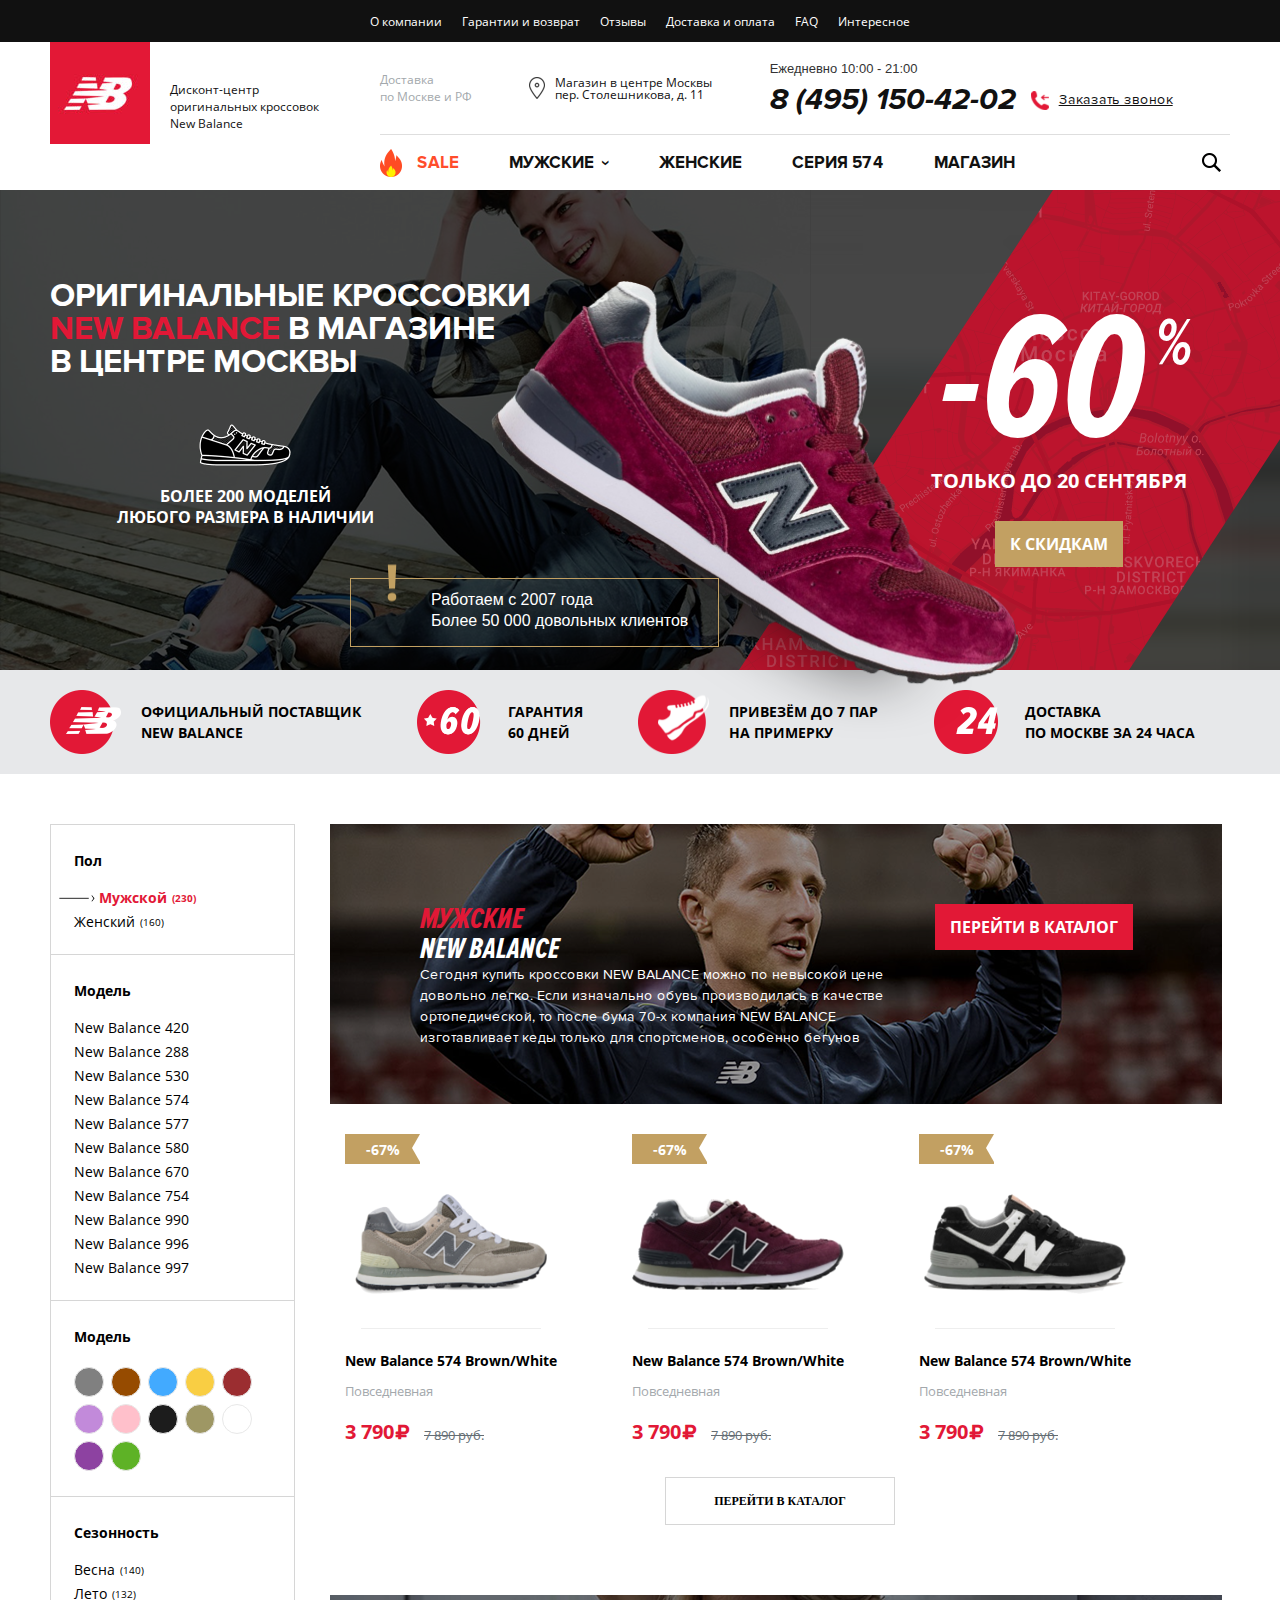
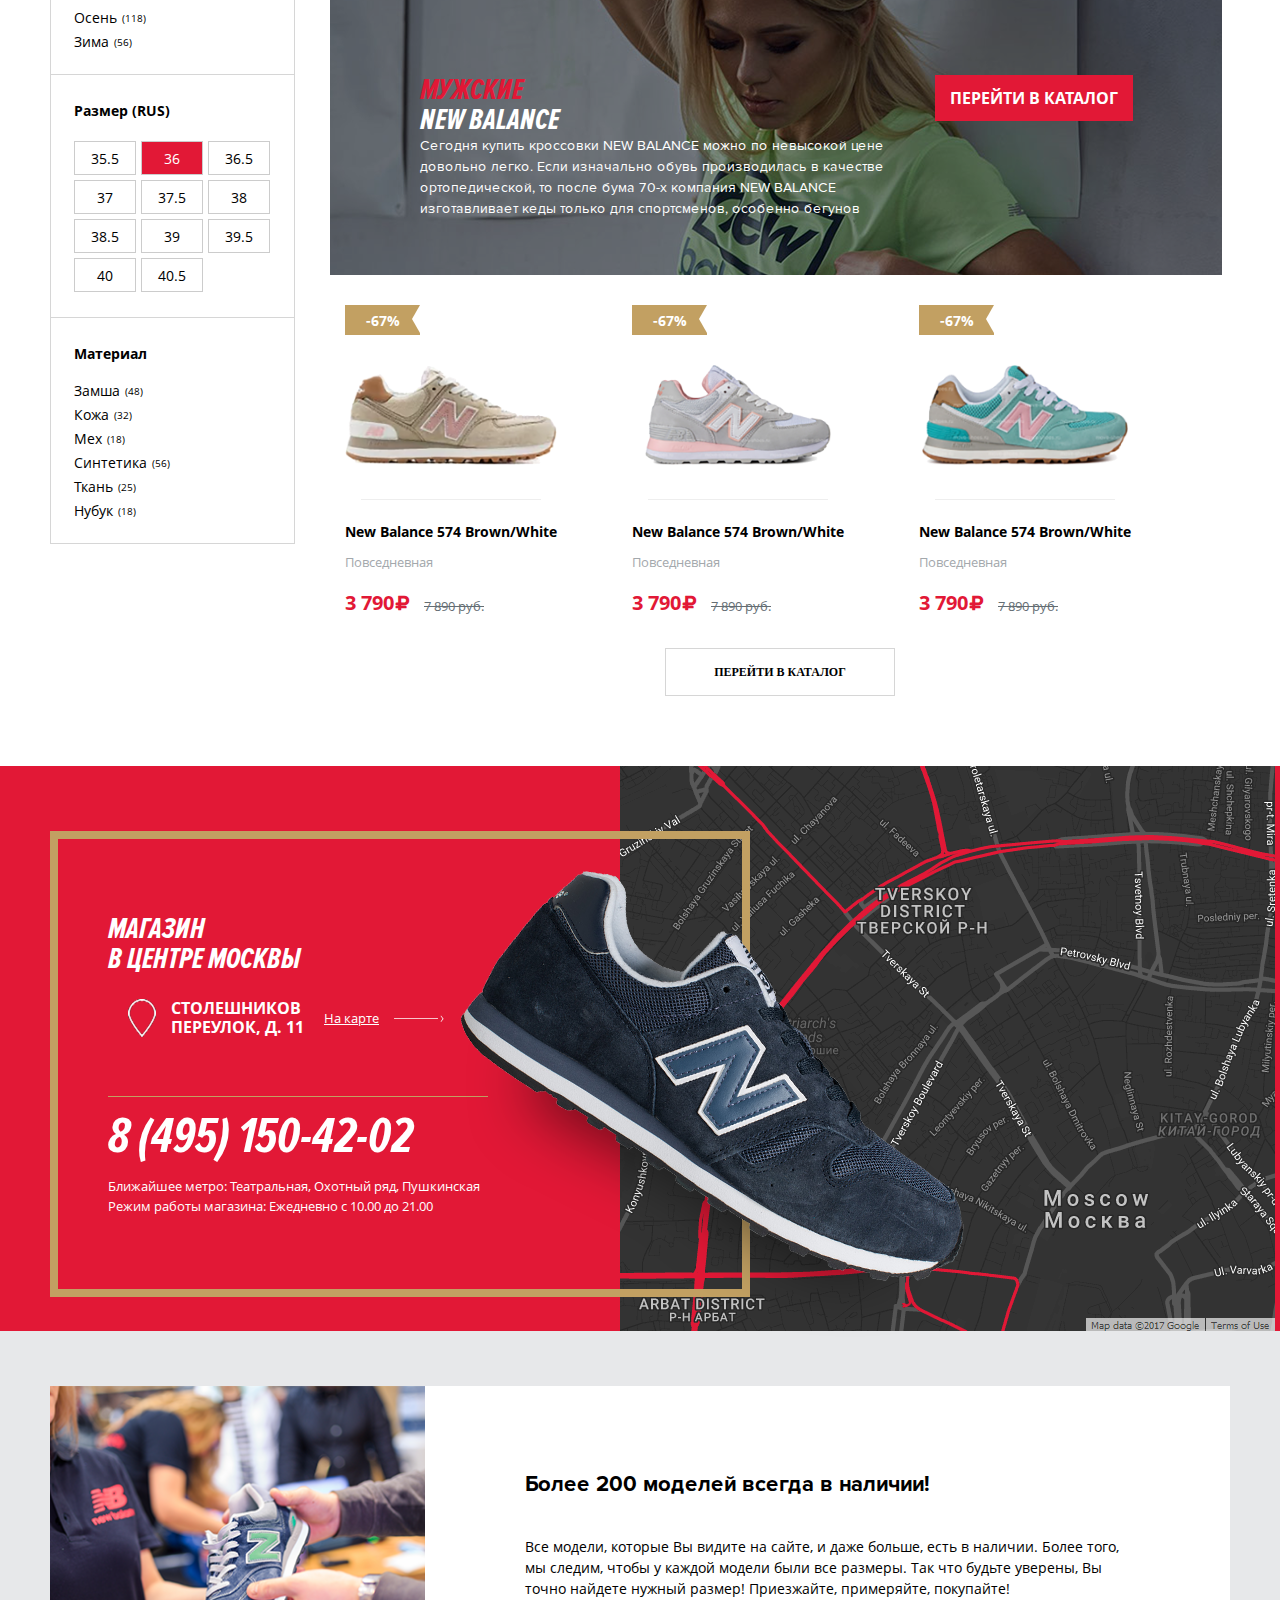
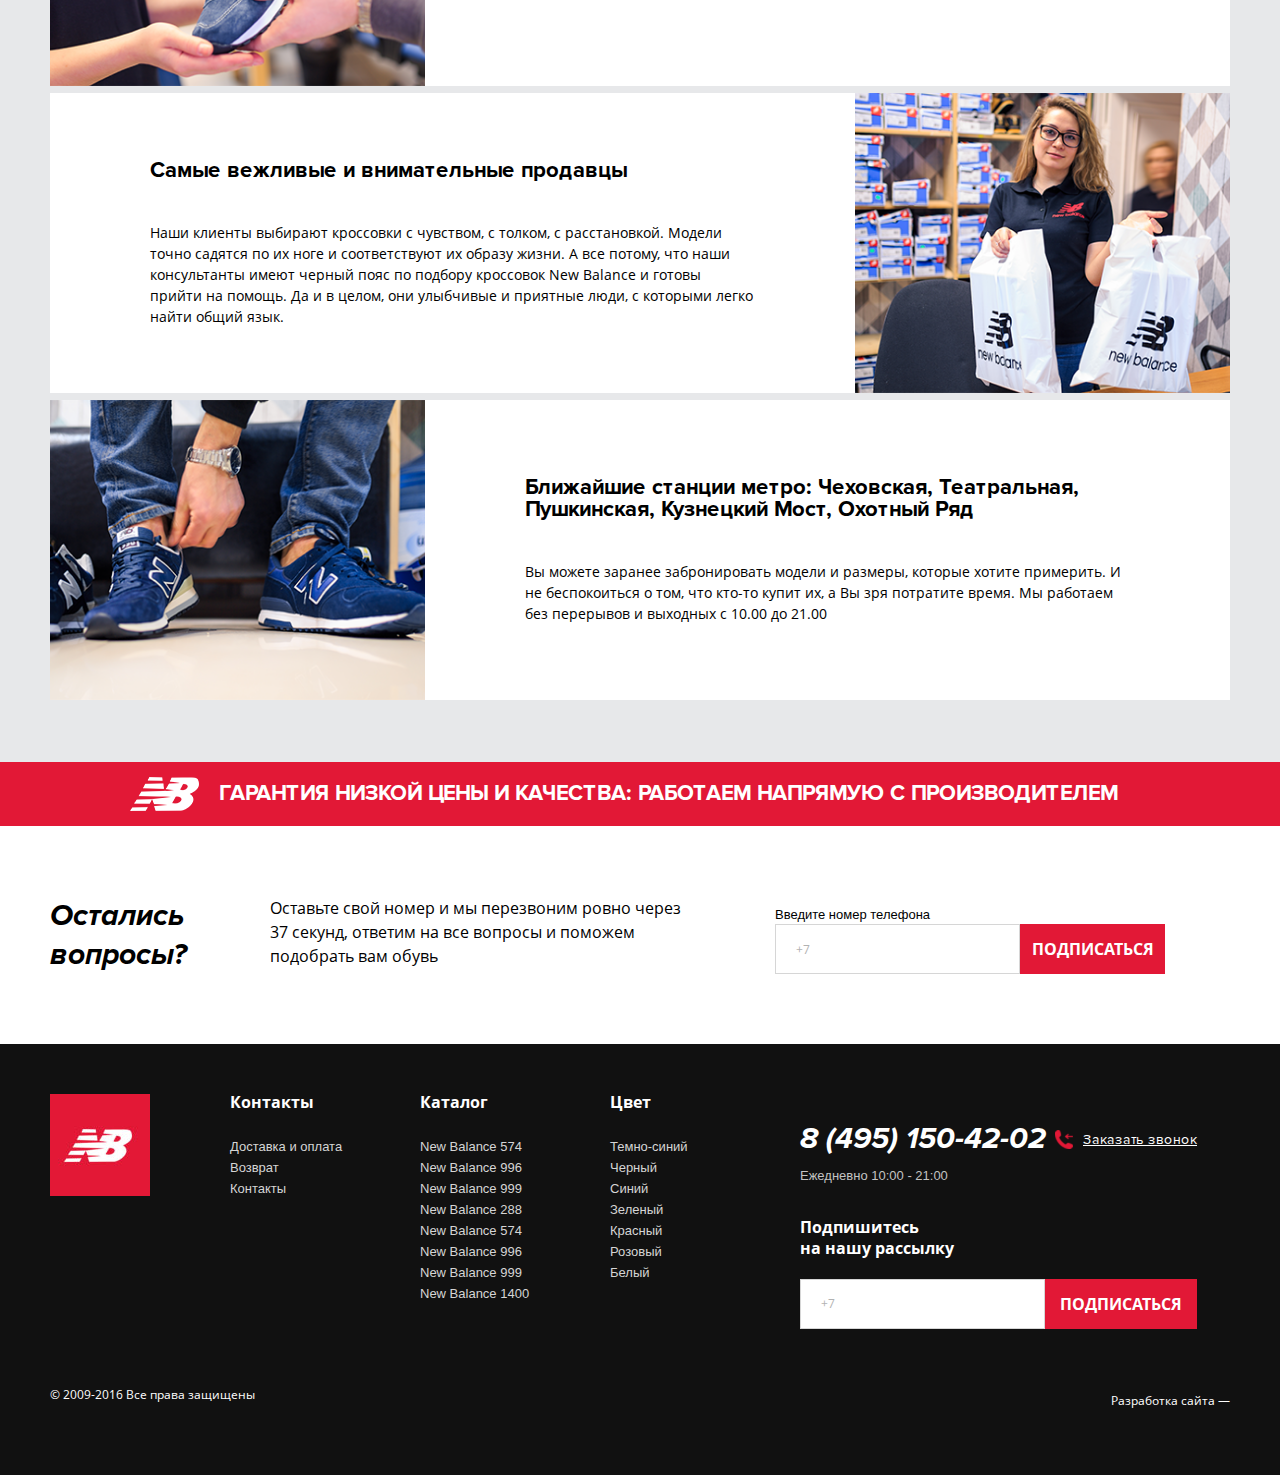
==== commit c4fcdd16: "adaptive almost done" ====
--- a/index.html
+++ b/index.html
@@ -4,7 +4,7 @@
     <meta charset="utf-8">
     <!--[if IE]>
     <script src="http://html5shiv.googlecode.com/svn/trunk/html5.js"></script><![endif]-->
-    <title></title>
+    <title>Кроссовки New Balance недорого в Москве</title>
     <meta name="keywords" content="">
     <meta name="description" content="">
     <meta name="viewport" content="width=device-width, initial-scale=1.0, maximum-scale=1, user-scalable=0">
@@ -220,111 +220,119 @@
         </div>
     </div>
 
-
-    <!-- header -->
-    <header id="header" class="header header-main">
-        <div class="head-panel hidden-devices">
-            <div class="container group">
-                <div class="head-city">
-                    <div class="head-city-active">
-                        <i class="icon icon-location"></i>
-                        <span>Москва</span>
-                    </div>
-                    <div class="head-city-list">
-                        <span class="head-city-item"><a href="#">Санкт-Петербург</a></span>
-                    </div>
-                </div>
-
-                <div class="head-nav">
-                    <a href="#">О компании</a>
-                    <a href="#">Гарантии и возврат</a>
-                    <a href="#">Отзывы</a>
-                    <a href="#">Доставка и оплата</a>
-                    <a href="#">FAQ</a>
-                    <a href="#">Интересное</a>
-                </div>
-            </div>
-        </div>
-
-        <div class="container group">
-            <div class="header-wrapper">
-                <div class="logo-wrapper">
-                    <div class="logo"><a href="#"><img src="img/newbalances/header-logo.png" alt=""></a></div>
-                    <div class="head-slogan">
-                        Дисконт-центр <br>
-                        оригинальных кроссовок <br>
-                        New Balance
-                    </div>
-                </div>
-
-                <div class="header-inner-info">
-                    <div class="header-contacts-panel hidden-devices">
-
-                        <div class="head-delivery-info">Доставка по Москве и РФ</div>
-                        <div class="head-work">Работаем ежедневно, без выходных <span>10.00 - 21.00</span></div>
-                        <div class="head-phone">
-                            <span class="head-number"><span>8 (499)</span> 110-51-49</span>
-                            <a href="#callModal" class="open-popup-link">Перезвоните мне</a>
-                        </div>
-                    </div>
-
-
-                    <div class="head-menu">
-                        <div class="menu-icon-wrap">
-                            <span class="menu-icon">
-                              <span></span>
-                            </span>
-                        </div>
-
-                        <div class="menu-wrapper-fixed">
-                            <div class="menu-open-wrapper">
-
-                                <nav class="header-nav">
-                                    <ul class="menu">
-                                        <li class="menu-sale">
-                                            <a href="#">
-                                                <i class="icon icon-fire"></i>
-                                                <span>SALE</span>
-                                            </a>
-                                        </li>
-                                        <li><a href="#">мУЖСКИЕ</a></li>
-                                        <li><a href="#">Женские</a></li>
-                                        <li><a href="#">Air Max 2017</a></li>
-                                        <li><a href="#">Air Max 95</a></li>
-                                        <li><a href="#">Air Max 90</a></li>
-                                    </ul>
-                                </nav>
-
-                            </div>
-                        </div>
-                    </div>
-                </div>
-
-                <div class="search-form">
-                    <form action="#">
-                        <div class="search-inner">
-                            <input type="text" placeholder="Поиск">
+    <header class="header">
+
+        <div class="header-top">
+            <div class="container">
+
+                <ul class="header-top__menu">
+                    <li class="header-top__menu-item"><a class="header-top__menu-item-link" href="#">О компании</a></li>
+                    <li class="header-top__menu-item"><a class="header-top__menu-item-link" href="#">Гарантии и
+                        возврат</a></li>
+                    <li class="header-top__menu-item"><a class="header-top__menu-item-link" href="#">Отзывы</a></li>
+                    <li class="header-top__menu-item"><a class="header-top__menu-item-link" href="#">Доставка и
+                        оплата</a></li>
+                    <li class="header-top__menu-item"><a class="header-top__menu-item-link" href="#">FAQ</a></li>
+                    <li class="header-top__menu-item"><a class="header-top__menu-item-link" href="#">Интересное</a></li>
+                </ul>
+
+            </div>
+        </div>
+
+        <div class="container">
+            <div class="header__flex">
+
+                <div class="header__logo-wrapper">
+                    <a href="/" class="header-logo">
+                        <img class="logo__image" src="img/newbalances/logo.jpg" alt="">
+                    </a>
+                    <div class="header-slogan">
+                        Дисконт-центр оригинальных кроссовок New Balance
+                    </div>
+                </div>
+
+                <div class="header-left-side">
+
+                    <div class="header-left-side__top">
+                        <div class="header__delivery">Доставка <br> по Москве и РФ</div>
+                        <div class="header-address">
+                            <div class="header-address__icon">
+                                <i class="icon-geo-marker"></i>
+                            </div>
+                            <p class="header-address__text">
+                                Магазин в центре Москвы <br>
+                                пер. Столешникова, д. 11
+                            </p>
+                        </div>
+                        <div class="header-contacts">
+                            <p class="header-contacts__schedule">Ежедневно 10:00 - 21:00</p>
+                            <div class="header-call">
+                                <div class="header-call__phone-number">8 (495) 150-42-02</div>
+                                <div class="request-call">
+                                    <div class="request-call__icon"><i class="icon-request-call"></i></div>
+                                    <div class="request-call__text">Заказать звонок</div>
+                                </div>
+                            </div>
+                        </div>
+                        <div class="header__mobile-menu opened">
+                            <div class="button-hamburger">
+                                <span class="button-hamburger__line"></span>
+                                <span class="button-hamburger__line"></span>
+                                <span class="button-hamburger__line"></span>
+                            </div>
+                        </div>
+                    </div>
+
+                    <div class="header-left-side-bottom">
+                        <ul class="header-nav">
+                            <li class="header-nav__item">
+                                <a class="header-nav__item-link header-nav__item-link_sale" href="#">Sale</a>
+                            </li>
+                            <li class="header-nav__item header-nav__subitem">
+                                <span class="header-nav__item-link header-nav__subitem-link">Мужские</span>
+                                <ul class="header-nav__subnav header-nav-subnav">
+                                    <li class="header-nav-subnav__item" title="Серия 574">
+                                        <a class="header-nav-subnav__item-link" href="#">Серия 574</a>
+                                    </li>
+                                    <li class="header-nav-subnav__item" title="Серия 996">
+                                        <a class="header-nav-subnav__item-link" href="#">Серия 996</a>
+                                    </li>
+                                </ul>
+                            </li>
+                            <li class="header-nav__item">
+                                <a class="header-nav__item-link" href="#">Женские</a>
+                            </li>
+                            <li class="header-nav__item">
+                                <a class="header-nav__item-link" href="#">Серия 574</a>
+                            </li>
+                            <li class="header-nav__item">
+                                <a class="header-nav__item-link" href="#">Магазин</a>
+                            </li>
+                        </ul>
+                        <div class="header-search__wrapper search-form">
+                            <input class="header-search__input" type="text">
                             <span class="search-close"></span>
-                        </div>
-                        <span class="search-btn"></span>
-                    </form>
-                </div>
-
-                <div class="mobile-call hidden-desktop">
-                    <a href="tel:+374658294556387">
-                        <i class="icon icon-phone"></i>
-                    </a>
-                </div>
-
-                <div class="head-cart">
-                    <a href="#cartModal" class="head-cart-link open-popup-link">
-                        <i class="icon icon-cart"></i>
-                        <span class="head-cart-value">0</span>
-                    </a>
-                </div>
+                            <div class="search-results hidden">
+                                <div class="search-results__item search-results-item">
+                                    <div class="search-results-item__image-wrapper">
+                                        <!--<img src="" alt="" class="search-results-item__image">-->
+                                    </div>
+                                    <div class="search-results-item__product-name"></div>
+                                </div>
+                            </div>
+                        </div>
+                        <div class="header-search">
+                            <div class="search-btn header-search__icon"><i class="icon-search"></i></div>
+                        </div>
+                    </div>
+
+                </div>
+
             </div>
         </div>
     </header>
+
+
     <!-- end header -->
 
     <!--middle-->
@@ -341,7 +349,8 @@
                         </div>
                         <div class="main-banner-discount-mobile">
                             <span class="main-banner-discount-mobile__text">-60%</span>
-                            <span class="main-banner-discount-mobile__text">Только <span class="jqs-future-data">20 сентября</span></span>
+                            <span class="main-banner-discount-mobile__text">Только <span
+                                    class="jqs-future-data">20 сентября</span></span>
                         </div>
                         <div class="main-banner__text-middle mb50">
                             <p class="icon-wrapper mb20"><i class="icon-newbalance"></i></p>
@@ -712,12 +721,14 @@
                                     <p class="products-list-item__name">New Balance 574 Brown/White</p>
                                     <p class="products-list-item__type">Повседневная</p>
                                     <div class="products-list-item__price">
-                                        <span class="products-list-item__new-price">3 790 <i class="icon-rouble"></i></span>
+                                        <span class="products-list-item__new-price">3 790 <i
+                                                class="icon-rouble"></i></span>
                                         <span class="products-list-item__old-price">7 890 руб.</span>
                                     </div>
                                 </div>
                             </div>
-                            <p class="text-center mb70 mob-mb-30"><a href="#" class="button button_white button__go-to-catalog">Перейти
+                            <p class="text-center mb70 mob-mb-30"><a href="#"
+                                                                     class="button button_white button__go-to-catalog">Перейти
                                 в каталог</a></p>
                         </div>
 
@@ -813,7 +824,8 @@
                                     </div>
                                 </div>
                             </div>
-                            <p class="text-center mb70 mob-mb-0"><a href="#" class="button button_white button__go-to-catalog">Перейти
+                            <p class="text-center mb70 mob-mb-0"><a href="#"
+                                                                    class="button button_white button__go-to-catalog">Перейти
                                 в каталог</a></p>
                         </div>
 
@@ -927,9 +939,8 @@
                     </div>
                     <form action="#" class="questions-form__form">
                         <label class="questions-form__input-label">
-                            <p class="questions-form__input-text">Введите номер телефона</p>
-                            <span class="input-wrapper"><input class="questions-form__input" type="text"
-                                                               placeholder="+7"></span>
+                            <span class="questions-form__input-text">Введите номер телефона</span>
+                            <span class="input-wrapper"><input class="questions-form__input" type="text" placeholder="+7"></span>
                         </label>
                         <button class="questions-form__button button button_red" type="submit">Подписаться</button>
                     </form>
@@ -945,7 +956,7 @@
         <div class="container">
             <div class="footer__flex mb30">
                 <div class="footer__logo">
-                    <img src="img/newbalances/footer-logo.jpg" alt="">
+                    <img src="img/newbalances/logo.jpg" alt="">
                 </div>
                 <div class="footer__flex-item footer-flex-item">
                     <div class="footer-flex-item__title">Контакты</div>
@@ -1002,9 +1013,9 @@
                     <div class="footer-contacts__phone">
                         <div class="footer-contacts__phone-number">8 (495) 150-42-02</div>
                         <div class="footer-contacts__request-call">
-              <span class="footer-contacts__request-call-icon">
-                <i class="icon-footer-request-call"></i>
-              </span>
+                          <span class="footer-contacts__request-call-icon">
+                            <i class="icon-request-call"></i>
+                          </span>
                             <span class="footer-contacts__request-call-text">Заказать звонок</span>
                         </div>
                     </div>
@@ -1026,15 +1037,16 @@
             </div>
         </div>
     </footer>
-    <!-- end footer -->
-
-
-    <script src="js/jquery.min.js"></script>
-    <script src="js/libsmin/owl.carousel.min.js"></script>
-    <script src="js/libsmin/magnific-popup.min.js"></script>
-    <script src="js/libsmin/jcf.min.js"></script>
-    <script src="js/main.js"></script>
-    <script src="js/custom.js"></script>
+</div>
+<!-- end footer -->
+
+
+<script src="js/jquery.min.js"></script>
+<script src="js/libsmin/owl.carousel.min.js"></script>
+<script src="js/libsmin/magnific-popup.min.js"></script>
+<script src="js/libsmin/jcf.min.js"></script>
+<script src="js/main.js"></script>
+<script src="js/custom.js"></script>
 
 </body>
 </html>--- a/css/newbalances.css
+++ b/css/newbalances.css
@@ -13,6 +13,377 @@
     font-weight: 700;
 }
 
+/* header **********/
+
+.header-top {
+    background-color: #111111;
+    padding: 10px 0;
+}
+
+.header-top__menu {
+    display: flex;
+    justify-content: center;
+    padding: 0 280px;
+    list-style-type: none;
+    margin-top: 0;
+    margin-bottom: 0;
+}
+
+.header-top__menu-item {
+    margin-right: 20px;
+}
+
+.header-top__menu-item:last-child {
+    margin-right: 0;
+}
+
+.header-top__menu-item-link {
+    font-family: "Open Sans", sans-serif;
+    color: #FFFFFF;
+    font-size: 12px;
+    text-decoration: none;
+}
+
+.header-top__menu-item-link:hover {
+    color: #FFFFFF;
+    text-decoration: underline;
+}
+
+.header__flex {
+    display: flex;
+}
+
+.header__logo-wrapper {
+    display: flex;
+    width: 280px;
+    margin-right: 50px;
+}
+
+.header-logo {
+    position: relative;
+    width: 100px;
+    height: 102px;
+    overflow: hidden;
+    margin-right: 20px;
+    flex-shrink: 0;
+}
+
+.header-logo__image {
+    position: absolute;
+    top: 0;
+    left: 0;
+    width: 100%;
+    height: 102px;
+    object-fit: cover;
+}
+
+.header-slogan {
+    font-family: "Open Sans", sans-serif;
+    color: #111111;
+    font-size: 12px;
+    line-height: 1.4;
+    margin-top: 40px;
+}
+
+.header-left-side {
+    display: flex;
+    flex-direction: column;
+    flex-grow: 1;
+}
+
+.header-left-side__top {
+    position: relative;
+    display: flex;
+    align-items: center;
+    width: 100%;
+    justify-content: space-between;
+    padding-top: 20px;
+    padding-bottom: 20px;
+}
+
+.header-left-side__top::after {
+    position: absolute;
+    content: '';
+    bottom: 0;
+    left: 0;
+    width: 100%;
+    height: 1px;
+    background-color: #dedede;
+}
+
+.header__delivery {
+    font-family: "Open Sans", sans-serif;
+    line-height: 1.4;
+    font-size: 12px;
+    color: #a3a8ac;
+}
+
+.header-address {
+    display: flex;
+}
+
+.header-address__icon {
+    margin-right: 10px;
+}
+
+.icon-geo-marker {
+    display: block;
+    background-image: url("../img/newbalances/icon-geo-marker.png");
+    background-repeat: no-repeat;
+    width: 16px;
+    height: 22px;
+    background-size: 16px 22px;
+}
+
+.header-address__text {
+    font-family: "Open Sans", sans-serif;
+    font-size: 12px;
+    color: #111111;
+    line-height: 1;
+}
+
+.header-contacts__schedule {
+    font-family: "Open Sans Light", sans-serif;
+    font-size: 13px;
+    color: #333333;
+    line-height: 1;
+    margin-bottom: 10px;
+}
+
+.header-call {
+    display: flex;
+}
+
+.header-call__phone-number {
+    font-family: "Proxima Nova Rg", sans-serif;
+    font-weight: 700;
+    font-style: italic;
+    font-size: 30px;
+    color: #111111;
+    line-height: 1;
+    margin-right: 15px;
+}
+
+.request-call {
+    display: flex;
+    align-items: center;
+}
+
+.request-call__icon {
+    margin-right: 10px;
+}
+
+.request-call__text {
+    font-family: "Proxima Nova Rg", sans-serif;
+    font-size: 14px;
+    color: #111111;
+    text-decoration: underline;
+    cursor: pointer;
+    line-height: 1;
+}
+
+.request-call__text:hover {
+    text-decoration: none;
+}
+
+.header-left-side-bottom {
+    display: flex;
+    justify-content: space-between;
+    position: relative;
+    height: 55px;
+    align-items: center;
+}
+
+.header-nav {
+    display: flex;
+    list-style-type: none;
+    justify-content: space-between;
+    padding-bottom: 0;
+    padding-left: 0;
+    padding-right: 0;
+    margin-top: 0;
+    margin-bottom: 0;
+    max-width: 730px;
+}
+
+.header-nav__item {
+    margin-right: 50px;
+}
+
+.header-nav__item:last-child {
+    margin-right: 0;
+}
+
+.header-nav__item-link,
+.header-nav-subnav__item-link{
+    font-family: "Proxima Nova Rg";
+    font-weight: bold;
+    font-size: 17px;
+    color: #111111;
+    line-height: 1;
+    text-decoration: none;
+    cursor: pointer;
+    text-transform: uppercase;
+}
+
+.header-nav__item-link:hover {
+    color: #111111;
+    text-decoration: underline;
+}
+
+.header-nav__item-link_sale {
+    position: relative;
+    padding-left: 37px;
+    color: #ff4d2b;
+}
+
+.header-nav__item-link_sale:hover {
+    color: #ff4d2b;
+}
+
+.header-nav__item-link_sale::after {
+    position: absolute;
+    display: block;
+    content: '';
+    background-image: url("../img/newbalances/icon-fire.png");
+    background-repeat: no-repeat;
+    background-size: 22px 28px;
+    width: 22px;
+    height: 28px;
+    top: 50%;
+    left: 0;
+    transform: translateY(-50%);
+}
+
+.header-nav__subitem {
+    position: relative;
+}
+
+.header-nav__subitem-link {
+    position: relative;
+    padding-right: 15px;
+}
+
+.header-nav__subitem-link::after {
+    position: absolute;
+    content: '›';
+    font-family: "Proxima Nova Rg", sans-serif;
+    color: #111111;
+    font-weight: bold;
+    font-size: 17px;
+    top: 50%;
+    right: 0;
+    transform: translateY(-50%) rotate(90deg);
+}
+
+.header-nav__item:hover .header-nav__subitem-link::after{
+    transform: translateY(-50%) rotate(-90deg);
+    right: 3px;
+}
+
+.header-nav__subnav {
+    position: absolute;
+    top: 100%;
+    left: 0;
+    list-style-type: none;
+    display: none;
+}
+
+.header-nav__subitem:hover .header-nav__subnav {
+    display: block;
+}
+
+.header-nav-subnav {
+    list-style-type: none;
+    z-index: 10;
+    background-color: #fff;
+    padding: 15px 20px;
+    box-shadow: -1px -1px 5px -1px rgba(0, 0, 0, 0.3);
+    max-width: 320px;
+}
+
+.header-nav-subnav__item {
+    margin-bottom: 7px;
+    white-space: nowrap;
+    text-decoration: none;
+    text-overflow: ellipsis;
+    overflow: hidden;
+}
+
+.header-nav-subnav__item:last-child {
+    margin-bottom: 0;
+}
+
+.header-nav-subnav__item-link {
+    color: #111111;
+}
+
+.header-nav-subnav__item-link:hover {
+    color: #111111;
+    text-decoration: underline;
+}
+
+.header-nav-subnav__item:hover .header-nav-subnav__item-link {
+    text-decoration: underline;
+}
+
+.hidden {
+    display: none;
+}
+
+.header-search {
+    position: relative;
+    width: 36px;
+}
+
+.search-form.open {
+    width: 730px;
+    visibility: visible;
+    opacity: 1;
+}
+
+.header-search__input {
+    position: relative;
+    padding-right: 35px;
+}
+
+.header-search__wrapper {
+    position: absolute;
+    top: 0;
+    left: 0;
+    width: 0;
+    height: 100%;
+    display: flex;
+    align-items: center;
+    visibility: hidden;
+    opacity: 0;
+    transition: all 0.3s ease;
+}
+
+.search-close {
+    z-index: 2;
+    cursor: pointer;
+    background-image: url(../img/sprite.png);
+    background-position: -114px -54px;
+    width: 16px;
+    height: 16px;
+    margin-left: -15px;
+}
+
+.icon-search {
+    background-image: url(../img/newbalances/icon-search-btn.png);
+    background-repeat: no-repeat;
+    background-size: 23px 23px;
+    width: 23px;
+    height: 23px;
+    display: block;
+}
+
+.header__hamburger {
+    display: none;
+}
+
+/********** header */
 
 .main-banner {
     position: relative;
@@ -1123,8 +1494,8 @@
     margin-right: 10px;
 }
 
-.icon-footer-request-call {
-    background-image: url("../img/newbalances/icon-footer-request-call.png");
+.icon-request-call {
+    background-image: url("../img/newbalances/icon-request-call.png");
     background-repeat: no-repeat;
     width: 18px;
     height: 19px;
@@ -1190,7 +1561,23 @@
     display: none;
 }
 
+.desktop-hidden {
+    display: none;
+}
+
 @media only screen and (max-width: 1224px) {
+
+    .header-top__menu {
+        padding: 0;
+    }
+
+    .header-slogan {
+        display: none;
+    }
+
+    .header__logo-wrapper {
+        width: 100px;
+    }
 
     .main-banner {
         overflow: hidden;
@@ -1538,6 +1925,115 @@
         padding-bottom: 25px;
     }
 
+    .desktop-hidden {
+        display: block;
+    }
+
+    .header-left-side-bottom {
+        position: fixed;
+        top: 0;
+        left: -1000px;
+        flex-direction: column;
+        background-color: #111;
+        height: 100%;
+        z-index: 30;
+        width: 300px;
+        align-items: self-start;
+        padding: 15px;
+        overflow-y: auto;
+        visibility: hidden;
+        opacity: 0;
+    }
+
+    .header-left-side-bottom.mobile-menu-is-open {
+        left: 0;
+        visibility: visible;
+        opacity: 1;
+    }
+
+    .header-nav {
+        flex-direction: column;
+    }
+
+    .header-nav__item {
+        margin-right: 0;
+        margin-bottom: 15px;
+    }
+
+    .header-nav__item:last-child {
+        margin-bottom: 0;
+    }
+
+    .header-nav__item-link,
+    .header-nav-subnav__item-link {
+        color: #FFFFFF;
+    }
+
+    .header-search {
+        display: none;
+    }
+
+    .header__mobile-menu {
+        display: block;
+        position: relative;
+    }
+
+    .header__delivery {
+        display: none;
+    }
+
+    .header-call__phone-number {
+        font-size: 18px;
+    }
+
+    .request-call__text {
+        display: none;
+    }
+
+    .header-left-side__top {
+        height: 100%;
+        padding-top: 0;
+        padding-bottom: 0;
+    }
+
+    .header-left-side__top::after {
+        content: none;
+    }
+
+    .button-hamburger {
+        width: 50px;
+        height: 40px;
+        position: relative;
+        cursor: pointer;
+        display: inline-block;
+        vertical-align: middle;
+        outline: 0;
+        background-color: #e31836;
+        transition: all .5s ease 0s;
+        cursor: pointer;
+    }
+
+    .button-hamburger__line {
+        position: absolute;
+        height: 2px;
+        background-color: #fff;
+        right: 8px;
+        left: 8px;
+        top: 50%;
+        margin-top: -1px;
+        transition: all .5s ease 0s;
+    }
+
+    .button-hamburger__line:first-child {
+        top: 8px;
+        margin-top: 0;
+    }
+
+    .button-hamburger__line:last-child {
+        top: auto;
+        margin-top: 0;
+        bottom: 8px;
+    }
 }
 
 @media only screen and (max-width: 767px) {
@@ -1639,35 +2135,4 @@
         padding: 10px 5px;
     }
 
-    .products-list-item__name
-
-}
-
-/*header*/
-
-.logo-wrapper {
-    display: flex;
-    width: 310px;
-}
-
-.logo {
-    margin-top: 0;
-    margin-bottom: 0;
-}
-
-.head-slogan {
-    font-family: "Open Sans", sans-serif;
-    font-size: 12px;
-    color: #111111;
-}
-
-.header-wrapper {
-    display: flex;
-}
-
-.header-inner-info {
-    margin-left: 0;
-    margin-right: 0;
-}
-
-/*header end*/+}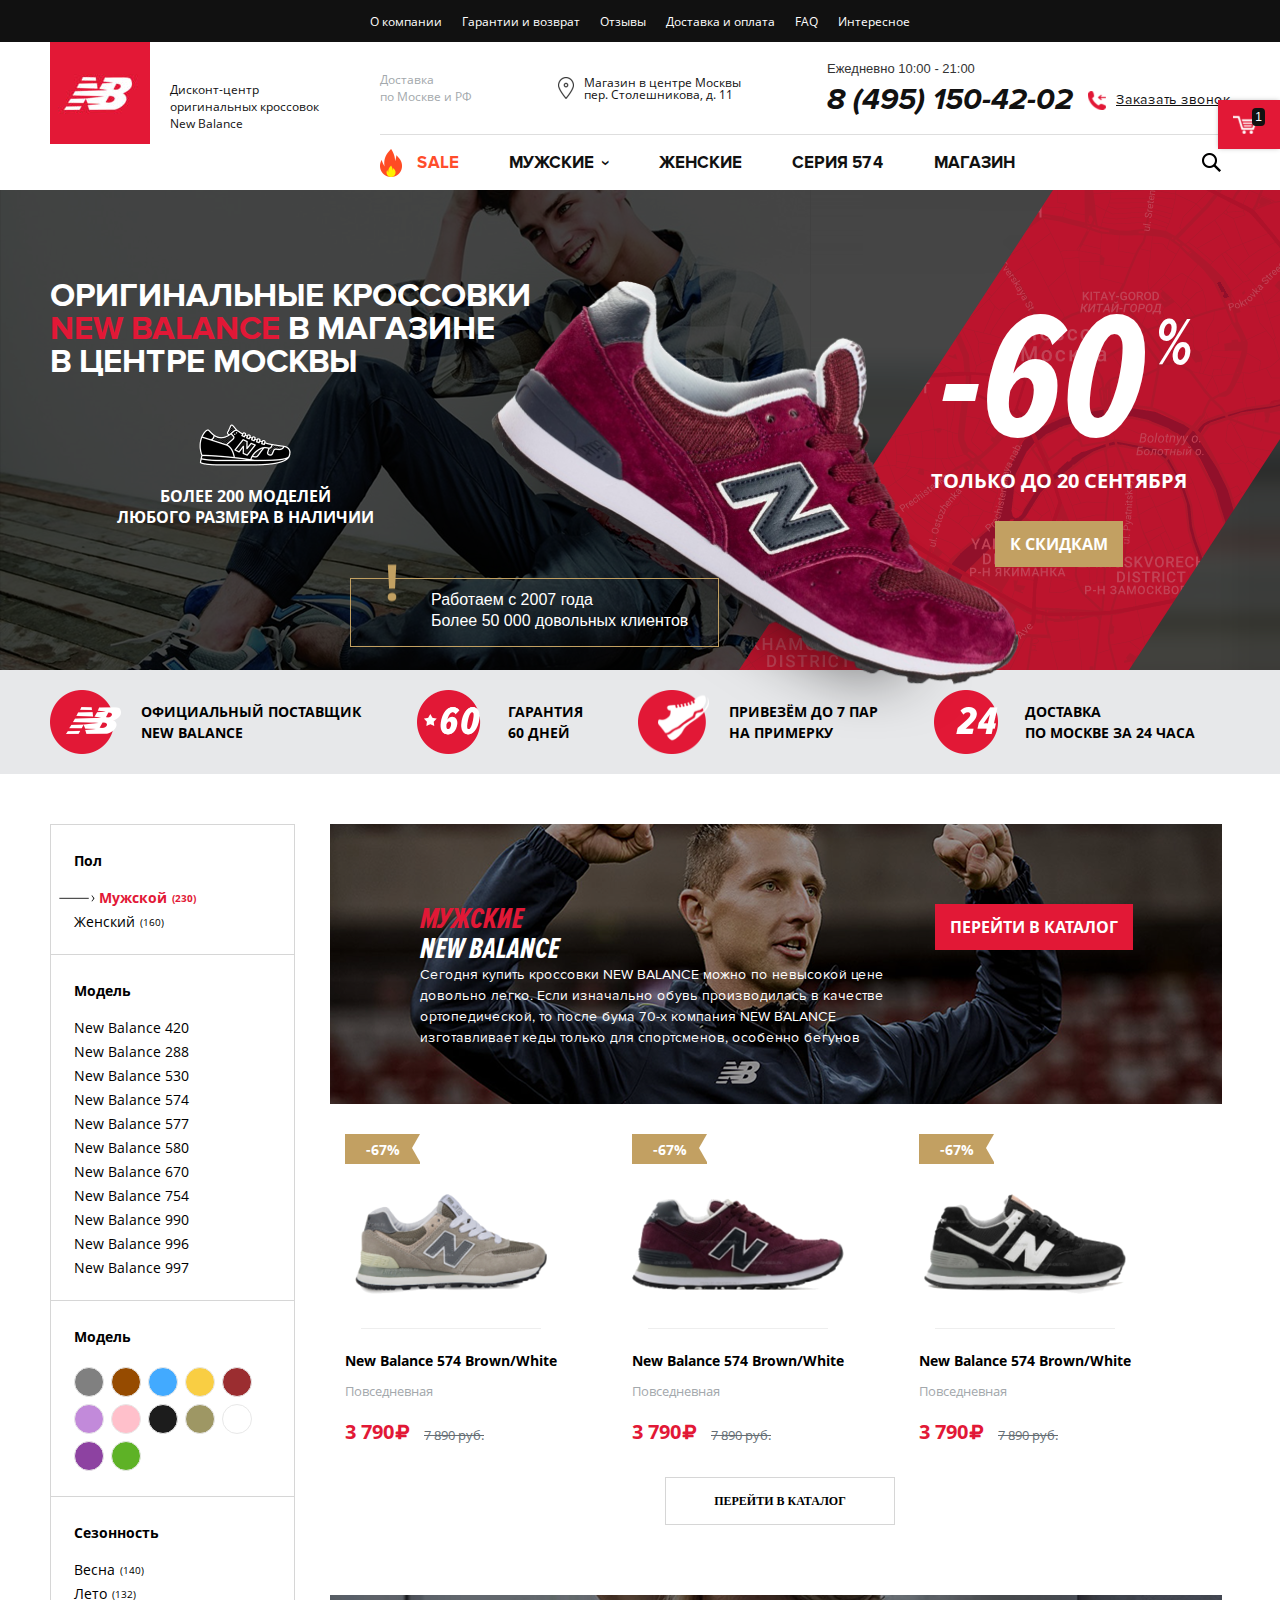
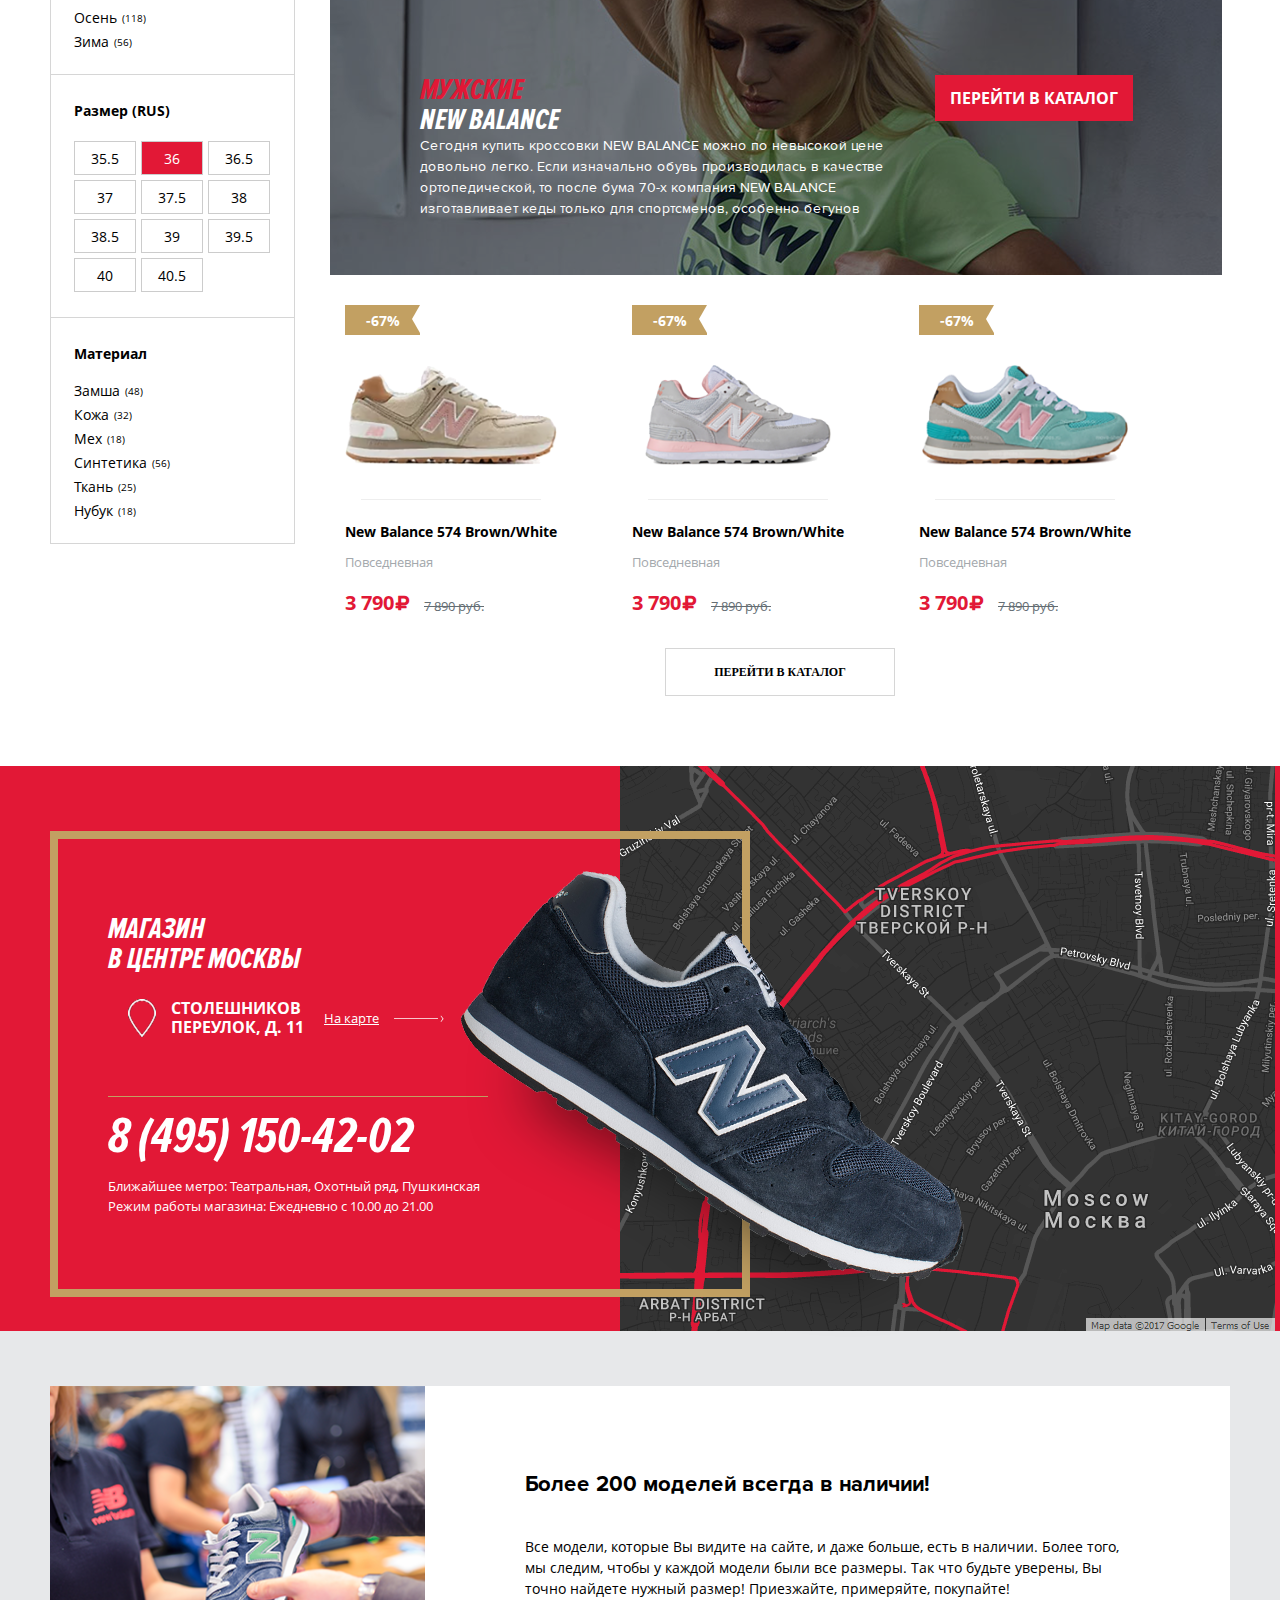
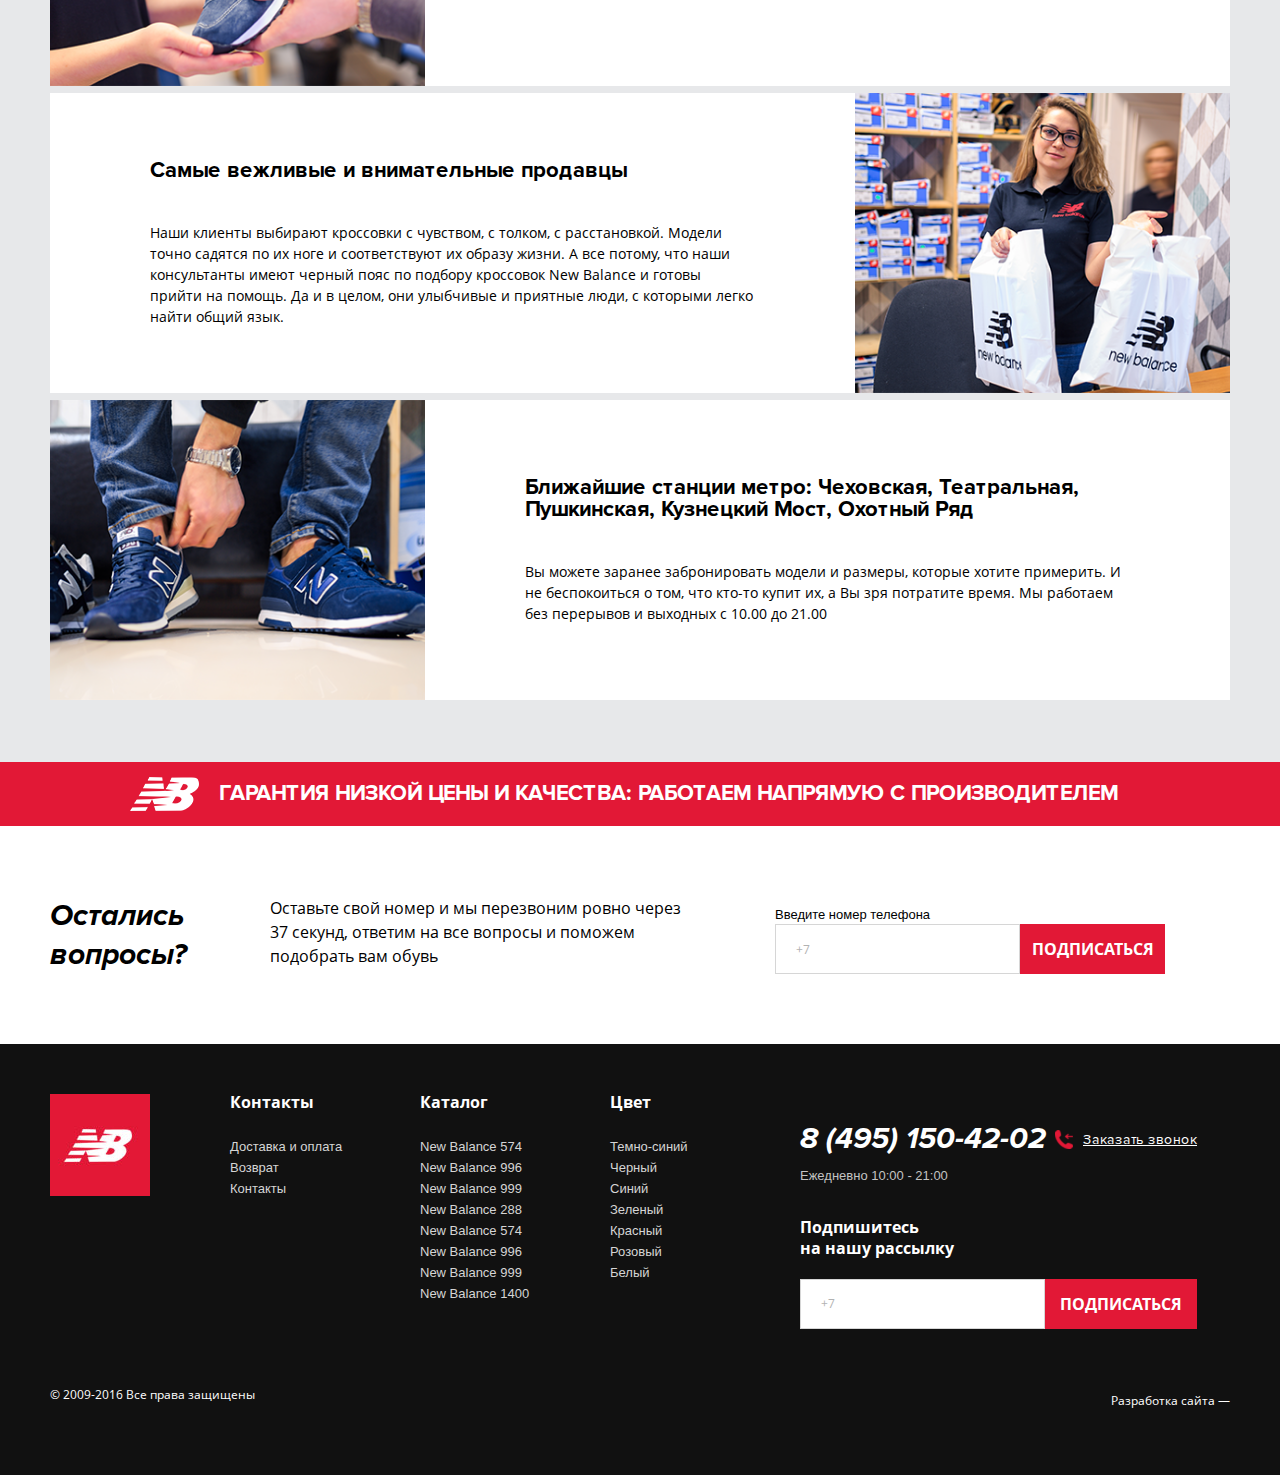
==== commit e303183a: "main page done v2" ====
--- a/index.html
+++ b/index.html
@@ -20,6 +20,11 @@
 
 <div id="wrapper">
 
+    <a href="#cartModal" class="link-basket open-modal">
+        <span class="basket-icon"><i class="icon icon-cart"></i></span>
+        <span class="basket-count-products"><span class="js-basket-count-products">1</span></span>
+    </a>
+
     <div id="callModal" class="call-modal mfp-hide">
         <div class="modal-contacts-form">
             <span class="call-modal-tt">Обратный звонок</span>
@@ -274,7 +279,7 @@
                                 </div>
                             </div>
                         </div>
-                        <div class="header__mobile-menu opened">
+                        <div class="header__mobile-menu">
                             <div class="button-hamburger">
                                 <span class="button-hamburger__line"></span>
                                 <span class="button-hamburger__line"></span>
@@ -284,31 +289,56 @@
                     </div>
 
                     <div class="header-left-side-bottom">
-                        <ul class="header-nav">
-                            <li class="header-nav__item">
-                                <a class="header-nav__item-link header-nav__item-link_sale" href="#">Sale</a>
-                            </li>
-                            <li class="header-nav__item header-nav__subitem">
-                                <span class="header-nav__item-link header-nav__subitem-link">Мужские</span>
-                                <ul class="header-nav__subnav header-nav-subnav">
-                                    <li class="header-nav-subnav__item" title="Серия 574">
-                                        <a class="header-nav-subnav__item-link" href="#">Серия 574</a>
-                                    </li>
-                                    <li class="header-nav-subnav__item" title="Серия 996">
-                                        <a class="header-nav-subnav__item-link" href="#">Серия 996</a>
-                                    </li>
-                                </ul>
-                            </li>
-                            <li class="header-nav__item">
-                                <a class="header-nav__item-link" href="#">Женские</a>
-                            </li>
-                            <li class="header-nav__item">
-                                <a class="header-nav__item-link" href="#">Серия 574</a>
-                            </li>
-                            <li class="header-nav__item">
-                                <a class="header-nav__item-link" href="#">Магазин</a>
-                            </li>
-                        </ul>
+                        <div class="header-left-side-bottom__wrapper">
+                            <span class="close-mobile-menu"></span>
+                            <ul class="header-nav">
+                                <li class="header-nav__item">
+                                    <a class="header-nav__item-link header-nav__item-link_sale" href="#">Sale</a>
+                                </li>
+                                <li class="header-nav__item header-nav__subitem">
+                                    <span class="header-nav__item-link header-nav__subitem-link">Мужские</span>
+                                    <ul class="header-nav__subnav header-nav-subnav">
+                                        <li class="header-nav-subnav__item" title="Серия 574">
+                                            <a class="header-nav-subnav__item-link" href="#">Серия 574</a>
+                                        </li>
+                                        <li class="header-nav-subnav__item" title="Серия 996">
+                                            <a class="header-nav-subnav__item-link" href="#">Серия 996</a>
+                                        </li>
+                                    </ul>
+                                </li>
+                                <li class="header-nav__item">
+                                    <a class="header-nav__item-link" href="#">Женские</a>
+                                </li>
+                                <li class="header-nav__item">
+                                    <a class="header-nav__item-link" href="#">Серия 574</a>
+                                </li>
+                                <li class="header-nav__item">
+                                    <a class="header-nav__item-link" href="#">Магазин</a>
+                                </li>
+                            </ul>
+
+                            <ul class="header-nav header-nav_top-menu desktop-hidden">
+                                <li class="header-nav__item">
+                                    <a class="header-nav__item-link" href="#">О компании</a>
+                                </li>
+                                <li class="header-nav__item">
+                                    <a class="header-nav__item-link" href="#">Гарантии и возврат</a>
+                                </li>
+                                <li class="header-nav__item">
+                                    <a class="header-nav__item-link" href="#">Отзывы</a>
+                                </li>
+                                <li class="header-nav__item">
+                                    <a class="header-nav__item-link" href="#">Доставка и оплата</a>
+                                </li>
+                                <li class="header-nav__item">
+                                    <a class="header-nav__item-link" href="#">FAQ</a>
+                                </li>
+                                <li class="header-nav__item">
+                                    <a class="header-nav__item-link" href="#">Интересное</a>
+                                </li>
+                            </ul>
+                        </div>
+
                         <div class="header-search__wrapper search-form">
                             <input class="header-search__input" type="text">
                             <span class="search-close"></span>
@@ -1037,6 +1067,7 @@
             </div>
         </div>
     </footer>
+    <div class="overlay"></div>
 </div>
 <!-- end footer -->
 
--- a/css/newbalances.css
+++ b/css/newbalances.css
@@ -14,6 +14,10 @@
 }
 
 /* header **********/
+
+.header__mobile-menu {
+    display: none;
+}
 
 .header-top {
     background-color: #111111;
@@ -140,6 +144,10 @@
     font-size: 12px;
     color: #111111;
     line-height: 1;
+}
+
+.header-contacts {
+    flex-shrink: 0;
 }
 
 .header-contacts__schedule {
@@ -381,6 +389,13 @@
 
 .header__hamburger {
     display: none;
+}
+
+.header-left-side-bottom__wrapper {
+    display: flex;
+    justify-content: space-between;
+    position: relative;
+    align-items: center;
 }
 
 /********** header */
@@ -1565,6 +1580,63 @@
     display: none;
 }
 
+.link-basket {
+    position: fixed;
+    right: 0;
+    bottom: auto;
+    top: 100px;
+    transition: 0.5s;
+    z-index: 100;
+    text-decoration: none;
+    display: flex;
+    background-color: #e21836;
+    align-items: center;
+    color: #fff;
+    font-size: 12px;
+    line-height: 30px;
+    padding: 15px;
+    box-shadow: 0 0 5px -1px rgba(0, 0, 0, 0.3);
+}
+
+.basket-icon {
+    display: flex;
+    align-items: center;
+    width: 24px;
+    height: 19px;
+}
+
+.icon-cart {
+    background-image: url('../img/newbalances/icon-cart.png');
+    background-repeat: no-repeat;
+    background-size: 24px 19px;
+    background-position: center center;;
+    width: 24px;
+    height: 19px;
+}
+
+.basket-count-products {
+    display: inline-block;
+    vertical-align: middle;
+    padding: 3px;
+    background-color: #111111;
+    line-height: 1;
+    border-radius: 4px;
+    margin-top: -15px;
+    margin-left: -5px;
+}
+
+.link-basket:hover {
+    box-shadow: inset 0 0 100px 10px rgba(0, 0, 0, 0.1);
+}
+
+.link-basket:hover > span {
+    color: #FFFFFF;
+}
+
+.basket-count-products:hover {
+    color: #FFFFFF;
+}
+
 @media only screen and (max-width: 1224px) {
 
     .header-top__menu {
@@ -1664,6 +1736,10 @@
 }
 
 @media only screen and (max-width: 1024px) {
+
+    .header-top {
+        display: none;
+    }
 
     .main-banner__right-side {
         display: none;
@@ -1945,6 +2021,36 @@
         opacity: 0;
     }
 
+    .close-mobile-menu {
+        position: absolute;
+        width: 30px;
+        height: 30px;
+        top: 0;
+        right: 0;
+        transform: rotate(45deg);
+    }
+
+    .close-mobile-menu::after,
+    .close-mobile-menu::before{
+        position: absolute;
+        content: '';
+        width: 30px;
+        height: 3px;
+        border-radius: 3px;
+        background-color: #fff;
+        top: 50%;
+        transform: translateY(-50%);
+        left: 0;
+    }
+
+    .close-mobile-menu::before {
+        width: 3px;
+        height: 30px;
+        top: 0;
+        left: 50%;
+        transform: translateX(-50%);
+    }
+
     .header-left-side-bottom.mobile-menu-is-open {
         left: 0;
         visibility: visible;
@@ -1952,7 +2058,28 @@
     }
 
     .header-nav {
+        position: relative;
         flex-direction: column;
+        max-width: 280px;
+        padding-bottom: 20px;
+    }
+
+    .header-nav:last-child {
+        padding-bottom: 0;
+    }
+
+    .header-nav:last-child::after {
+        content: none;
+    }
+
+    .header-nav::after {
+        position: absolute;
+        content: '';
+        left: 0;
+        bottom: 0;
+        width: 100%;
+        height: 1px;
+        background-color: #fff;
     }
 
     .header-nav__item {
@@ -1976,6 +2103,21 @@
     .header__mobile-menu {
         display: block;
         position: relative;
+    }
+    
+    .overlay {
+        display: none;
+        position: fixed;
+        width: 100%;
+        height: 100%;
+        background-color: rgba(255, 255, 255, 0.6);
+        top: 0;
+        left: 300px;
+        z-index: 90;
+    }
+
+    .overlay.active {
+        display: block;
     }
 
     .header__delivery {
@@ -2034,6 +2176,41 @@
         margin-top: 0;
         bottom: 8px;
     }
+
+    .header-nav__subitem-link::after {
+        color: #FFFFFF;
+    }
+
+    .header-nav-subnav {
+        display: block;
+        position: relative;
+        background-color: transparent;
+        padding-bottom: 0;
+        padding-right: 0;
+    }
+
+    .header-nav__item-link:hover,
+    .header-nav-subnav__item:hover .header-nav-subnav__item-link,
+    .header-nav-subnav__item-link:hover {
+        color: #FFFFFF;
+        text-decoration: underline;
+    }
+
+    .header-nav__item:hover .header-nav__subitem-link::after {
+        transform: translateY(-50%) rotate(90deg);
+        right: 0;
+    }
+
+    .header-nav_top-menu {
+        margin-top: 20px;
+    }
+
+    .header-left-side-bottom__wrapper {
+        flex-direction: column;
+        align-items: flex-start;
+        width: 100%;
+    }
+
 }
 
 @media only screen and (max-width: 767px) {
@@ -2135,4 +2312,15 @@
         padding: 10px 5px;
     }
 
+    .header-address {
+        display: none;
+    }
+
+    .header-call__phone-number {
+        display: none;
+    }
+
+    .header-contacts__schedule {
+        display: none;
+    }
 }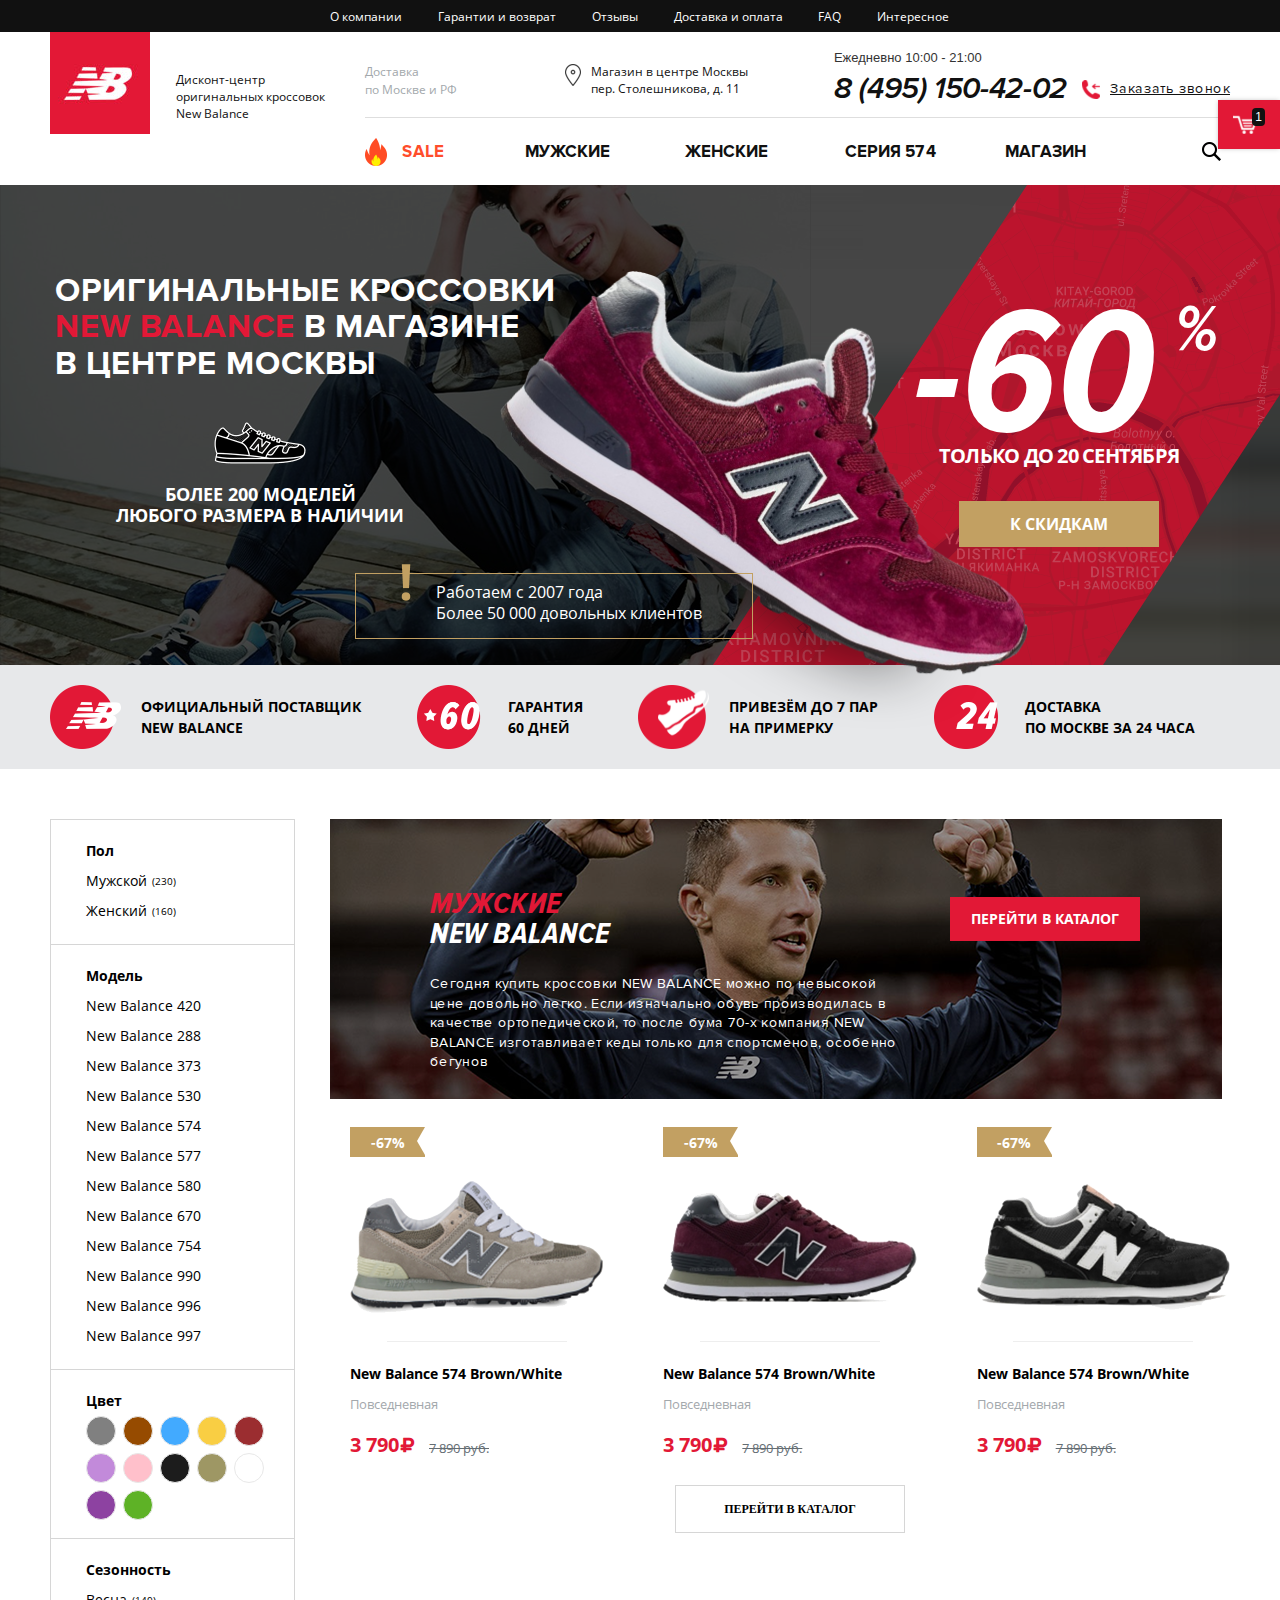
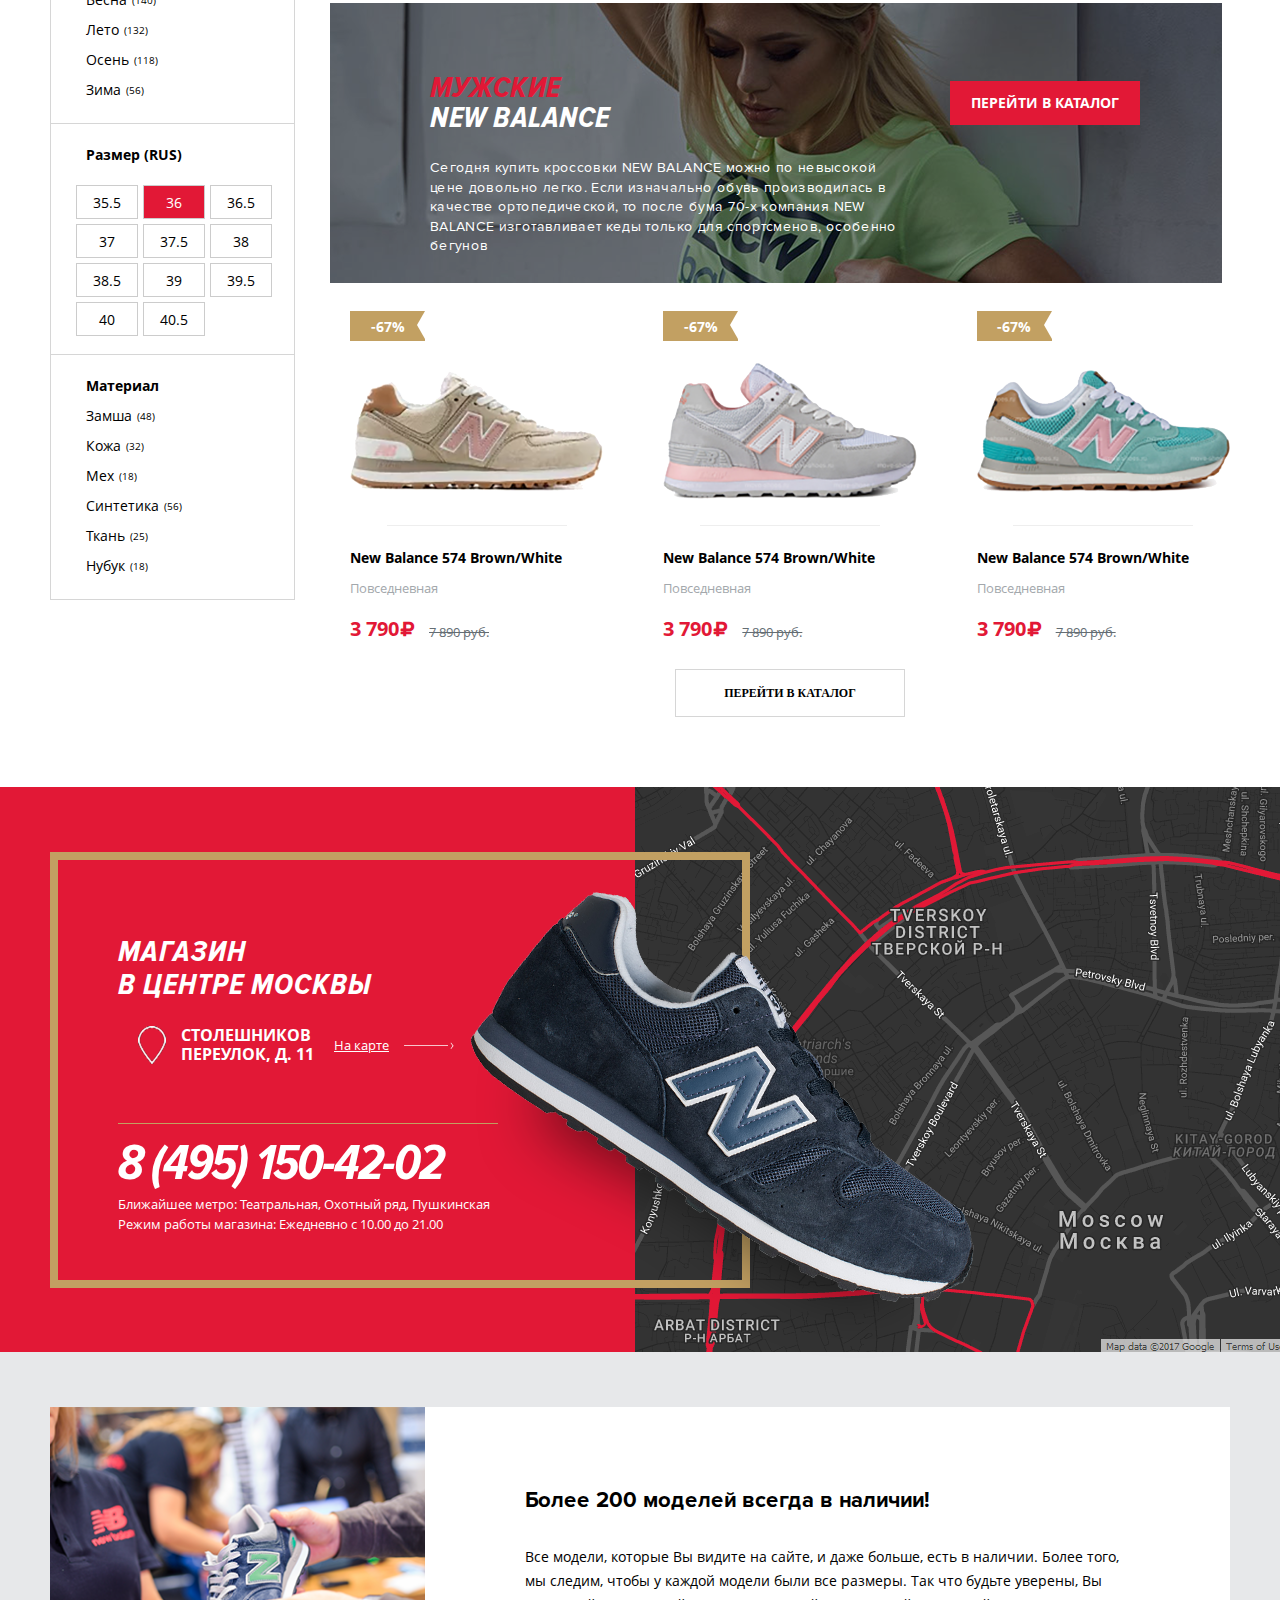
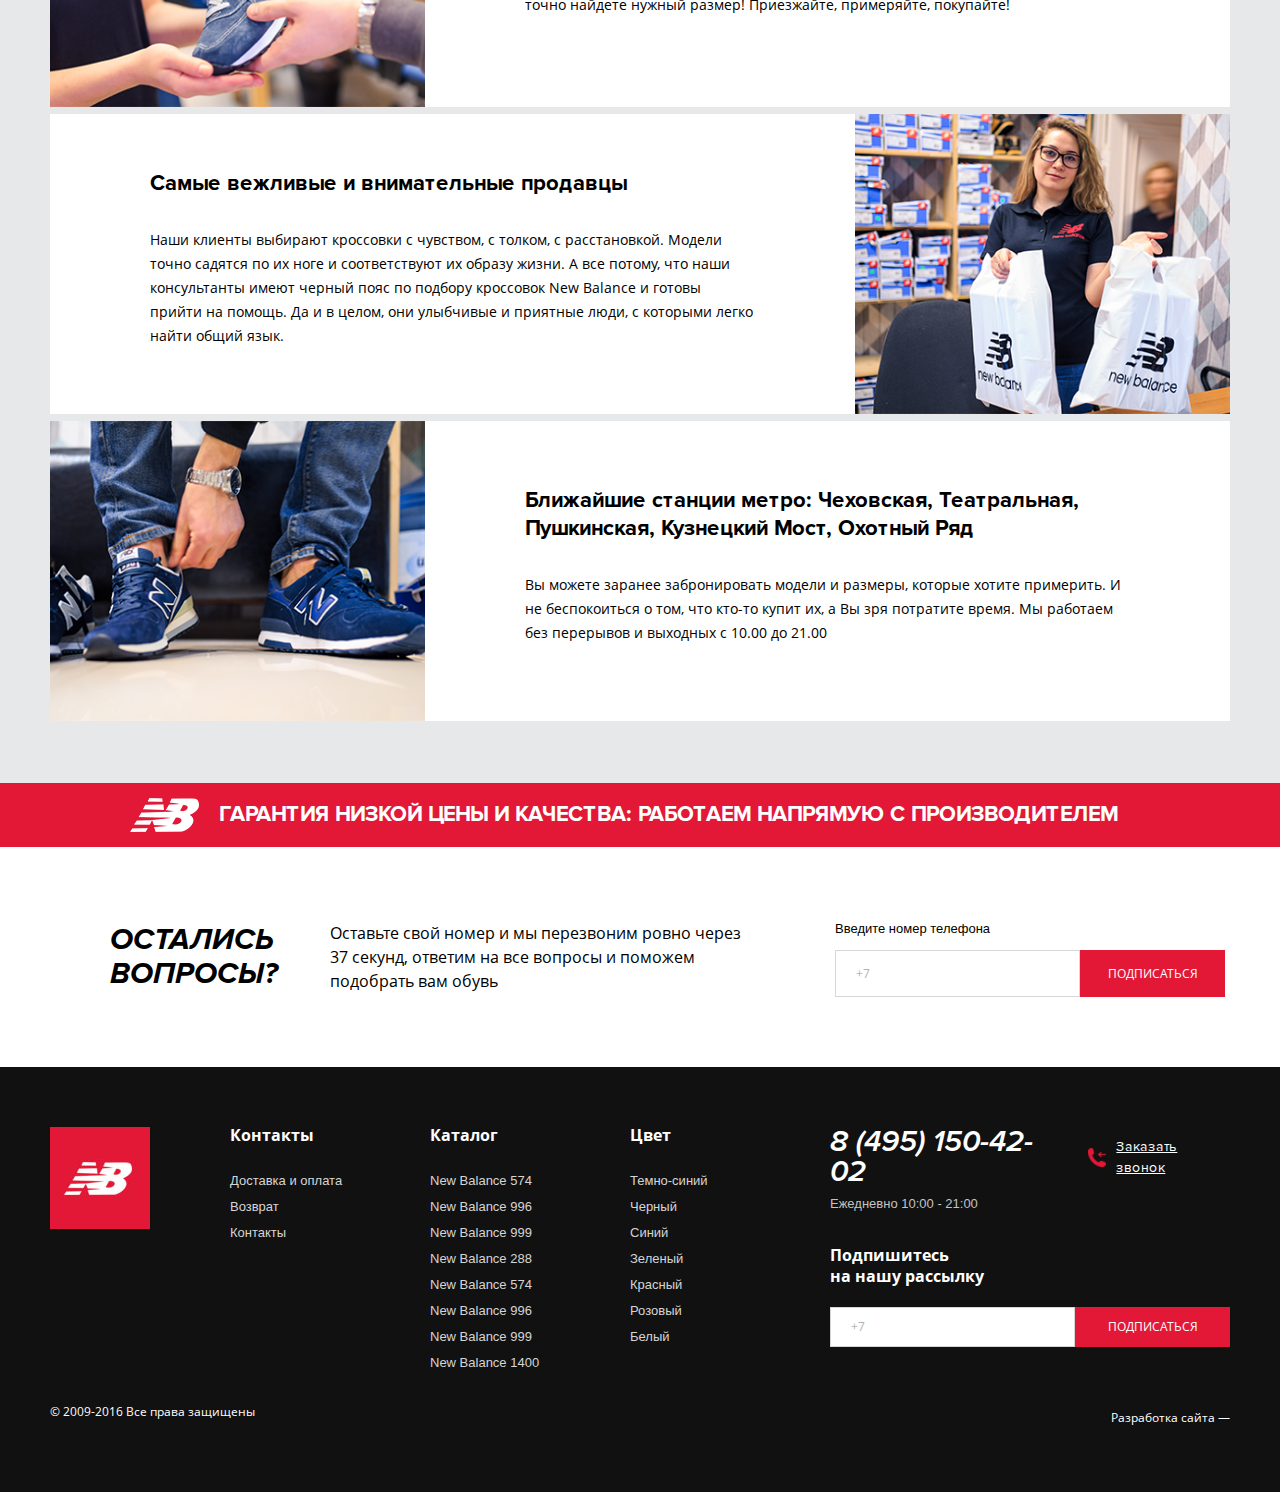
==== commit 35ff3d7e: "fixed" ====
--- a/index.html
+++ b/index.html
@@ -296,15 +296,15 @@
                                     <a class="header-nav__item-link header-nav__item-link_sale" href="#">Sale</a>
                                 </li>
                                 <li class="header-nav__item header-nav__subitem">
-                                    <span class="header-nav__item-link header-nav__subitem-link">Мужские</span>
-                                    <ul class="header-nav__subnav header-nav-subnav">
+                                    <a class="header-nav__item-link" href="#">Мужские</a>
+                                    <!--<ul class="header-nav__subnav header-nav-subnav">
                                         <li class="header-nav-subnav__item" title="Серия 574">
                                             <a class="header-nav-subnav__item-link" href="#">Серия 574</a>
                                         </li>
                                         <li class="header-nav-subnav__item" title="Серия 996">
                                             <a class="header-nav-subnav__item-link" href="#">Серия 996</a>
                                         </li>
-                                    </ul>
+                                    </ul>-->
                                 </li>
                                 <li class="header-nav__item">
                                     <a class="header-nav__item-link" href="#">Женские</a>
@@ -373,7 +373,7 @@
                 <div class="main-banner-flex">
                     <div class="main-banner__left-side">
                         <div class="main-banner__title">
-                            <p class="mob-fz-22 font-size-33 text-uppercase text-white line-height-1 font-proxima-nova-bold">
+                            <p class="main-banner__title-text">
                                 Оригинальные кроссовки <br><span class="text-red">New Balance</span> в магазине <br> в
                                 центре Москвы</p>
                         </div>
@@ -382,14 +382,15 @@
                             <span class="main-banner-discount-mobile__text">Только <span
                                     class="jqs-future-data">20 сентября</span></span>
                         </div>
-                        <div class="main-banner__text-middle mb50">
-                            <p class="icon-wrapper mb20"><i class="icon-newbalance"></i></p>
-                            <p class="text-center font-size-18 text-uppercase text-white"><b>Более 200 моделей <br>
-                                любого размера в наличии</b></p>
+                        <div class="main-banner__middle">
+                            <div class="main-banner__icon-wrapper"><i class="icon-newbalance"></i></div>
+                            <p class="main-banner__middle-text">
+                                Более 200 моделей <br>любого размера в наличии
+                            </p>
                         </div>
                         <div class="main-banner__exclamation">
-                            <p class="font-size-16 text-white">Работаем с 2007 года</p>
-                            <p class="font-size-16 text-white">Более 50 000 довольных клиентов</p>
+                            <p class="main-banner__exclamation-text">Работаем с 2007 года</p>
+                            <p class="main-banner__exclamation-text">Более 50 000 довольных клиентов</p>
                         </div>
                     </div>
                     <div class="main-banner__right-side">
@@ -403,9 +404,8 @@
                             </div>
                             <div class="main-banner-subdiscount-text">
                                 <div class="main-banner-only-for">
-                                    <p class="font-size-20 text-white text-uppercase text-center mb30">Только до <span
-                                            class="jqs-future-date">20 сентября</span></p>
-                                    <p class="text-center"><a class="button button_brown" href="#">К скидкам</a></p>
+                                    <p class="main-banner-only-for__text">Только до <span class="jqs-future-date">20 сентября</span></p>
+                                    <p class="text-center"><a class="main-bammer-only-for__button button button_brown" href="#">К скидкам</a></p>
                                 </div>
                             </div>
                         </div>
@@ -458,7 +458,7 @@
                                 <p class="main-filter-text main-filter-text__title">Пол</p>
                                 <div class="main-filter__items main-filter__items_is-column">
                                     <a href="#"
-                                       class="main-filter-text main-filter-text__link main-filter-text__link_is-active">
+                                       class="main-filter-text main-filter-text__link">
                                         <span class="main-filter__item-name">Мужской</span>
                                         <span class="main-filter__item-count">(230)</span>
                                     </a>
@@ -481,6 +481,9 @@
                                         <span class="main-filter__item-name">New Balance 288</span>
                                     </a>
                                     <a href="#" class="main-filter-text main-filter-text__link">
+                                        <span class="main-filter__item-name">New Balance 373</span>
+                                    </a>
+                                    <a href="#" class="main-filter-text main-filter-text__link">
                                         <span class="main-filter__item-name">New Balance 530</span>
                                     </a>
                                     <a href="#" class="main-filter-text main-filter-text__link">
@@ -512,7 +515,7 @@
                         </div>
                         <div class="main-filter">
                             <div class="main-filter__section">
-                                <p class="main-filter-text main-filter-text__title">Модель</p>
+                                <p class="main-filter-text main-filter-text__title">Цвет</p>
                                 <div class="main-filter-colors">
                                     <div class="main-filter-colors__wrapper">
                                         <a href="#" class="main-filter-colors__color"
@@ -590,7 +593,7 @@
                         </div>
                         <div class="main-filter">
                             <div class="main-filter__section">
-                                <p class="main-filter-text main-filter-text__title">Размер (RUS)</p>
+                                <p class="main-filter-text main-filter-text__title mb20">Размер (RUS)</p>
                                 <div class="main-filter-sizes">
                                     <div class="main-filter-sizes__wrapper">
                                         <a href="#" class="main-filter-sizes__size">35.5</a>
@@ -672,13 +675,14 @@
                                             <span class="text-red">Мужские</span><br>
                                             <span class="text-white">New Balance</span>
                                         </div>
+                                        <a class="main-content-banner__button button button_red" href="#">Перейти в каталог</a>
+                                    </div>
+                                    <div class="main-content-banner__right-side">
                                         <p class="main-content-banner__descr">Сегодня купить кроссовки NEW BALANCE можно
                                             по невысокой цене довольно легко. Если изначально обувь производилась в
                                             качестве ортопедической, то после бума 70-х компания NEW BALANCE
                                             изготавливает кеды только для спортсменов, особенно бегунов</p>
-                                    </div>
-                                    <div class="main-content-banner__right-side">
-                                        <p><a class="button button_red" href="#">Перейти в каталог</a></p>
+
                                     </div>
                                 </div>
                             </div>
@@ -689,8 +693,7 @@
                                 <div class="products-list-item">
                                     <div class="products-list-item__discount">-67%</div>
                                     <div class="products-list-item__image-wrapper">
-                                        <img class="products-list-item__image" src="img/newbalances/sneaker-1.png"
-                                             alt="">
+                                        <img class="products-list-item__image" src="img/newbalances/sneaker-1.png" alt="">
                                     </div>
                                     <p class="products-list-item__button text-center products-list-item__button_is-invisible">
                                         <a class="button button_red button__product-list" href="#">Купить сейчас</a></p>
@@ -757,9 +760,7 @@
                                     </div>
                                 </div>
                             </div>
-                            <p class="text-center mb70 mob-mb-30"><a href="#"
-                                                                     class="button button_white button__go-to-catalog">Перейти
-                                в каталог</a></p>
+                            <p class="text-center mb70 mob-mb-30 mt30"><a href="#" class="button button_white button__go-to-catalog">Перейти в каталог</a></p>
                         </div>
 
                         <div class="main-content-banner">
@@ -770,13 +771,14 @@
                                             <span class="text-red">Мужские</span><br>
                                             <span class="text-white">New Balance</span>
                                         </div>
+                                        <a class="main-content-banner__button button button_red" href="#">Перейти в каталог</a>
+                                    </div>
+                                    <div class="main-content-banner__right-side">
                                         <p class="main-content-banner__descr">Сегодня купить кроссовки NEW BALANCE можно
                                             по невысокой цене довольно легко. Если изначально обувь производилась в
                                             качестве ортопедической, то после бума 70-х компания NEW BALANCE
                                             изготавливает кеды только для спортсменов, особенно бегунов</p>
-                                    </div>
-                                    <div class="main-content-banner__right-side">
-                                        <p><a class="button button_red" href="#">Перейти в каталог</a></p>
+
                                     </div>
                                 </div>
                             </div>
@@ -854,9 +856,7 @@
                                     </div>
                                 </div>
                             </div>
-                            <p class="text-center mb70 mob-mb-0"><a href="#"
-                                                                    class="button button_white button__go-to-catalog">Перейти
-                                в каталог</a></p>
+                            <p class="text-center mb70 mob-mb-0 mt30"><a href="#" class="button button_white button__go-to-catalog">Перейти в каталог</a></p>
                         </div>
 
                     </div>
--- a/css/newbalances.css
+++ b/css/newbalances.css
@@ -1,4 +1,4 @@
-p {
+/*p {
     margin-top: 0;
     margin-bottom: 0;
 }
@@ -6,7 +6,7 @@
 b, strong {
     font-family: "Open Sans", sans-serif;
     font-weight: 700;
-}
+}*/
 
 .font-proxima-nova-bold {
     font-family: "Proxima Nova Rg", sans-serif;
@@ -21,7 +21,7 @@
 
 .header-top {
     background-color: #111111;
-    padding: 10px 0;
+    padding: 5px 0;
 }
 
 .header-top__menu {
@@ -34,7 +34,8 @@
 }
 
 .header-top__menu-item {
-    margin-right: 20px;
+    margin-right: 35px;
+    flex-grow: 1;
 }
 
 .header-top__menu-item:last-child {
@@ -60,7 +61,8 @@
 .header__logo-wrapper {
     display: flex;
     width: 280px;
-    margin-right: 50px;
+    margin-right: 35px;
+    flex-shrink: 0;
 }
 
 .header-logo {
@@ -68,7 +70,7 @@
     width: 100px;
     height: 102px;
     overflow: hidden;
-    margin-right: 20px;
+    margin-right: 26px;
     flex-shrink: 0;
 }
 
@@ -100,9 +102,8 @@
     display: flex;
     align-items: center;
     width: 100%;
-    justify-content: space-between;
-    padding-top: 20px;
-    padding-bottom: 20px;
+    padding-top: 26px;
+    padding-bottom: 14px;
 }
 
 .header-left-side__top::after {
@@ -116,14 +117,18 @@
 }
 
 .header__delivery {
+    width: 100px;
     font-family: "Open Sans", sans-serif;
-    line-height: 1.4;
+    line-height: 1.5;
     font-size: 12px;
     color: #a3a8ac;
+    margin-right: 100px;
 }
 
 .header-address {
     display: flex;
+    width: 190px;
+    margin-right: 80px;
 }
 
 .header-address__icon {
@@ -143,11 +148,14 @@
     font-family: "Open Sans", sans-serif;
     font-size: 12px;
     color: #111111;
-    line-height: 1;
+    line-height: 1.4;
+    margin-bottom: 0;
+    margin-top: 0;
 }
 
 .header-contacts {
     flex-shrink: 0;
+    margin-top: -7px;
 }
 
 .header-contacts__schedule {
@@ -155,6 +163,7 @@
     font-size: 13px;
     color: #333333;
     line-height: 1;
+    margin-top: 0;
     margin-bottom: 10px;
 }
 
@@ -163,18 +172,20 @@
 }
 
 .header-call__phone-number {
-    font-family: "Proxima Nova Rg", sans-serif;
-    font-weight: 700;
+    font-family: "Proxima Nova Lt", sans-serif;
+    font-weight: 600;
     font-style: italic;
     font-size: 30px;
     color: #111111;
     line-height: 1;
     margin-right: 15px;
+    letter-spacing: -0.35px;
 }
 
 .request-call {
     display: flex;
     align-items: center;
+    cursor: pointer;
 }
 
 .request-call__icon {
@@ -188,9 +199,10 @@
     text-decoration: underline;
     cursor: pointer;
     line-height: 1;
-}
-
-.request-call__text:hover {
+    letter-spacing: 0.4px;
+}
+
+.request-call:hover .request-call__text {
     text-decoration: none;
 }
 
@@ -198,24 +210,23 @@
     display: flex;
     justify-content: space-between;
     position: relative;
-    height: 55px;
+    height: 67px;
     align-items: center;
 }
 
 .header-nav {
     display: flex;
     list-style-type: none;
-    justify-content: space-between;
     padding-bottom: 0;
     padding-left: 0;
     padding-right: 0;
     margin-top: 0;
     margin-bottom: 0;
-    max-width: 730px;
 }
 
 .header-nav__item {
-    margin-right: 50px;
+    margin-right: 20px;
+    width: 140px;
 }
 
 .header-nav__item:last-child {
@@ -410,6 +421,7 @@
 
 .main-banner-flex {
     display: flex;
+    height: 480px;
 }
 
 .main-banner__left-side {
@@ -419,17 +431,48 @@
 }
 
 .main-banner__title {
-    padding-top: 90px;
+    padding-top: 88px;
     max-width: 515px;
-    margin-bottom: 45px;
+    margin-bottom: 40px;
     flex-shrink: 0;
 }
 
-.main-banner__text-middle {
+.main-banner__title-text {
+    font-family: "Proxima Nova Rg", sans-serif;
+    font-size: 33px;
+    font-weight: bold;
+    text-transform: uppercase;
+    color: #FFFFFF;
+    line-height: 1.1;
+    margin-bottom: 0;
+    margin-top: 0;
+    margin-left: 5px;
+    letter-spacing: 0.9px;
+}
+
+.main-banner__middle {
     text-align: center;
     max-width: 310px;
-    margin-left: 40px;
-}
+    margin-left: 55px;
+    margin-bottom: 47px;
+}
+
+.main-banner__middle-text {
+    font-family: "Open Sans", sans-serif;
+    text-align: center;
+    font-size: 18px;
+    text-transform: uppercase;
+    color: #FFFFFF;
+    margin-bottom: 0;
+    margin-top: 0;
+    font-weight: 700;
+}
+
+.main-banner__icon-wrapper {
+    margin-bottom: 20px;
+    margin-top: 0;
+}
+
 
 .icon-newbalance {
     background: url("../img/newbalances/icon-sneaker.png") no-repeat;
@@ -442,12 +485,12 @@
 
 .main-banner__exclamation {
     position: relative;
-    max-width: 400px;
-    margin-left: 300px;
+    max-width: 410px;
+    margin-left: 305px;
     border: 1px solid #c2a062;
     padding-left: 80px;
-    padding-right: 30px;
-    padding-top: 10px;
+    padding-right: 50px;
+    padding-top: 8px;
     padding-bottom: 15px;
     z-index: 20;
 }
@@ -455,19 +498,27 @@
 .main-banner__exclamation::after {
     position: absolute;
     content: '';
-    top: -50%;
-    left: 10%;
-    transform: translate(-10%, 50%);
+    top: -10px;
+    left: 45px;
     background: url("../img/newbalances/exclamation.png") no-repeat;
     background-size: 10px 37px;
     width: 10px;
     height: 37px;
 }
 
+.main-banner__exclamation-text {
+    font-family: "Open Sans", sans-serif;
+    font-size: 16px;
+    color: #FFFFFF;
+    margin-bottom: 0;
+    margin-top: 0;
+    line-height: 1.3;
+}
+
 .main-banner__right-side {
     position: relative;
     display: flex;
-    margin-left: -230px;
+    margin-left: -255px;
     flex-grow: 1;
     flex-shrink: 0;
 }
@@ -477,7 +528,7 @@
     overflow: hidden;
     width: 530px;
     height: 460px;
-    margin-top: 90px;
+    margin-top: 85px;
     z-index: 10;
 }
 
@@ -494,13 +545,13 @@
     background: url("../img/newbalances/discount-bg.png") no-repeat;
     width: 704px;
     height: 480px;
-    margin-left: -280px;
+    margin-left: -315px;
 }
 
 .main-banner__discount-value,
 .main-banner__discount-percent {
     color: #ffffff;
-    font-family: "Proxima Nova ExCn Rg", sans-serif;
+    font-family: "Proxima Nova Cn Rg", sans-serif;
     font-style: italic;
     font-weight: bold;
     line-height: 1;
@@ -512,8 +563,8 @@
 
 .main-banner__discount-percent {
     font-size: 66px;
-    margin-top: 20px;
-    margin-left: 10px;
+    margin-top: 12px;
+    margin-left: 20px;
 }
 
 .main-banner-discount-text-wrapper {
@@ -529,14 +580,24 @@
 }
 
 .main-banner-subdiscount-text {
-    margin-left: 130px;
+    margin-left: 156px;
+    margin-top: -20px;
 }
 
 .main-banner-only-for {
+    width: 380px;
+}
+
+.main-banner-only-for__text {
     font-family: "Open Sans";
     font-weight: bold;
     font-size: 20px;
-    width: 380px;
+    color: #FFFFFF;
+    text-transform: uppercase;
+    text-align: center;
+    margin-bottom: 35px;
+    margin-top: 0;
+    letter-spacing: -0.75px;
 }
 
 .button {
@@ -564,6 +625,10 @@
     box-shadow: inset 0 0 1000px rgba(0, 0, 0, 0.3);
 }
 
+.main-bammer-only-for__button {
+    width: 200px;
+}
+
 .button_brown {
     background-color: #c2a062;
     color: #ffffff;
@@ -648,6 +713,8 @@
     font-size: 14px;
     color: #000000;
     text-transform: uppercase;
+    margin-top: 0;
+    margin-bottom: 0;
 }
 
 .main-content {
@@ -662,6 +729,7 @@
     width: 245px;
     display: flex;
     flex-direction: column;
+    flex-shrink: 0;
 }
 
 .main-filter {
@@ -707,7 +775,7 @@
 }
 
 .main-filter__section {
-    padding: 25px 23px;
+    padding: 20px 25px 18px 35px;
 }
 
 .main-filter__items {
@@ -726,11 +794,13 @@
     font-family: "Open Sans", sans-serif;
     font-size: 14px;
     color: #000000;
+    margin-top: 0;
+    margin-bottom: 0;
 }
 
 .main-filter-text__title {
     font-weight: bold;
-    margin-bottom: 20px;
+    margin-bottom: 5px;
 }
 
 .main-filter-text__link {
@@ -738,7 +808,6 @@
     color: #000000;
     display: inline-flex;
     align-items: center;
-    margin-bottom: 10px;
 }
 
 .main-filter-text__link:hover {
@@ -773,7 +842,7 @@
     font-family: "Open Sans", sans-serif;
     font-size: 14px;
     margin-right: 5px;
-    line-height: 1;
+    line-height: 30px;
 }
 
 .main-filter__item-count {
@@ -817,7 +886,8 @@
     display: flex;
     flex-wrap: wrap;
     margin-bottom: -5px;
-    margin-left: -5px;
+    margin-left: -15px;
+    margin-right: -15px;
 }
 
 .main-filter-sizes__wrapper {
@@ -858,6 +928,11 @@
     width: 100%;
     height: 280px;
     overflow: hidden;
+}
+
+.main-content-banner__button {
+    font-size: 14px;
+    width: 190px;
 }
 
 .main-content-banner__image {
@@ -868,7 +943,7 @@
     top: 0;
     left: 0;
     object-fit: contain;
-    padding: 80px 80px 40px 90px;
+    padding: 70px 90px 40px 100px;
 }
 
 .main-content-banner__image_men {
@@ -881,53 +956,64 @@
 
 .main-content-banner__content {
     display: flex;
+    flex-direction: column;
 }
 
 .main-content-banner__left-side {
-    max-width: 475px;
     flex-shrink: 0;
+    display: flex;
+    justify-content: space-between;
+    align-items: center;
+    margin-bottom: 25px;
 }
 
 .main-content-banner__title {
-    font-family: "Proxima Nova ExCn Rg", sans-serif;
+    font-family: "Proxima Nova Cn Rg", sans-serif;
     font-size: 30px;
     font-style: italic;
     line-height: 1;
-    font-weight: 700;
+    font-weight: bold;
     text-transform: uppercase;
+    letter-spacing: 0.5px;
 }
 
 .main-content-banner__descr {
     font-family: "Proxima Nova Rg", sans-serif;
     color: #FFFFFF;
     font-size: 14px;
+    margin-bottom: 0;
+    margin-top: 0;
+    line-height: 1.4;
+    letter-spacing: 0.35px;
 }
 
 .main-content-banner__right-side {
-    margin-left: 40px;
-}
+    width: 475px;
+}
+
+
 
 .main-content-products-list {
     display: flex;
     flex-direction: column;
+    padding-top: 28px;
+    padding-left: 20px;
 }
 
 .main-content-products-list__grid {
     display: flex;
-    flex-wrap: wrap;
-    margin-bottom: -35px;
-    margin-left: -75px;
-    padding-bottom: 35px;
-    padding-top: 30px;
-    padding-left: 15px;
 }
 
 .products-list-item {
     display: flex;
     flex-direction: column;
     cursor: pointer;
-    padding-bottom: 35px;
-    padding-left: 75px;
+    margin-right: 60px;
+    width: 33.333%;
+}
+
+.products-list-item:last-child {
+    margin-right: 0;
 }
 
 .products-list-item__discount {
@@ -939,11 +1025,12 @@
     background-color: #c2a062;
     width: 75px;
     height: 30px;
-    margin-bottom: 30px;
+    margin-bottom: 15px;
     display: flex;
     align-items: center;
     justify-content: center;
     text-align: center;
+    text-decoration: none;
 }
 
 .products-list-item__discount::after {
@@ -962,7 +1049,11 @@
     position: relative;
     overflow: hidden;
     width: 100%;
-    height: 100px;
+    height: 150px;
+}
+
+.products-list-item__image-wrapper:hover {
+    box-shadow: 0 0 5px rgba(0,0,0,0.3);
 }
 
 .products-list-item__image {
@@ -971,25 +1062,27 @@
     left: 0;
     object-fit: contain;
     width: 100%;
-    height: 100px;
+    height: 150px;
 }
 
 .products-list-item__button {
-    margin-top: -20px;
+    margin-top: -50px;
     z-index: 10;
+    margin-bottom: 25px;
 }
 
 .button__product-list {
+    position: relative;
     width: 180px;
-    padding: 10px 30px 15px;
+    padding: 15px 30px 15px;
     font-size: 14px;
-    margin-bottom: 15px;
+    z-index: 10;
+    text-decoration: none;
 }
 
 .products-list-item__sizes {
     display: flex;
     margin-bottom: 10px;
-    margin-left: 10px;
 }
 
 .products-list-item__size {
@@ -1023,13 +1116,22 @@
     color: #000000;
     margin-bottom: 10px;
     font-size: 14px;
+    text-decoration: none;
+    margin-top: 0;
+}
+
+.products-list-item__name:hover {
+    text-decoration: underline;
+    color: #000000;
 }
 
 .products-list-item__type {
     font-family: "Open Sans", sans-serif;
     font-size: 13px;
     color: #a3a8ac;
+    margin-top: 0;
     margin-bottom: 20px;
+    text-decoration: none;
 }
 
 .products-list-item__price {
@@ -1055,6 +1157,11 @@
     line-height: 1;
     top: 2px;
     right: -15px;
+    text-decoration: none;
+}
+
+a {
+    text-decoration: none;
 }
 
 .products-list-item__old-price {
@@ -1098,7 +1205,6 @@
 
 .main-content-address__left-side {
     padding-top: 65px;
-    padding-bottom: 65px;
 }
 
 .main-content-address-contacts {
@@ -1111,7 +1217,7 @@
     flex-direction: column;
     padding-top: 75px;
     padding-bottom: 45px;
-    padding-left: 50px;
+    padding-left: 60px;
     border: 8px solid #c2a062;
     width: 700px;
     flex-shrink: 0;
@@ -1119,14 +1225,16 @@
 }
 
 .main-content-address-contacts__title {
-    font-family: "Proxima Nova ExCn Rg", sans-serif;
+    font-family: "Proxima Nova Cn Rg", sans-serif;
     font-weight: bold;
     font-style: italic;
     text-transform: uppercase;
     font-size: 30px;
     color: #FFFFFF;
+    margin-top: 0;
     margin-bottom: 25px;
-    line-height: 1;
+    line-height: 1.1;
+    letter-spacing: 1px;
 }
 
 .main-content-address-contacts__address {
@@ -1209,9 +1317,9 @@
 .main-content-address-contacts__right-side {
     flex-shrink: 0;
     z-index: 20;
-    margin-left: -290px;
+    margin-left: -280px;
     margin-top: 40px;
-    margin-bottom: -40px;
+    margin-bottom: -70px;
 }
 
 .main-content-address__right-side {
@@ -1220,17 +1328,19 @@
     width: 655px;
     height: 565px;
     flex-shrink: 0;
-    margin-left: 160px;
+    margin-left: 165px;
 }
 
 .main-content-address-contacts__phone {
-    font-family: "Proxima Nova ExCn Rg", sans-serif;
+    font-family: "Proxima Nova Cn Rg", sans-serif;
     font-weight: bold;
     font-style: italic;
     font-size: 50px;
     color: #FFFFFF;
     line-height: 1;
-    margin-bottom: 15px;
+    margin-bottom: 6px;
+    margin-top: 0;
+    letter-spacing: -2px;
 }
 
 .main-content-address-contacts__small-text {
@@ -1238,6 +1348,8 @@
     font-size: 13px;
     line-height: 1.5;
     color: #FFFFFF;
+    margin-bottom: 0;
+    margin-top: 0;
 }
 
 .main-content-about-shop {
@@ -1282,8 +1394,7 @@
 .main-content-about-shop-item__text {
     display: flex;
     flex-direction: column;
-    padding-top: 20px;
-    padding-bottom: 20px;
+    padding-bottom: 10px;
     padding-right: 100px;
 }
 
@@ -1297,15 +1408,18 @@
     font-size: 22px;
     font-weight: bold;
     color: #000;
-    line-height: 1;
-    margin-bottom: 40px;
+    line-height: 28px;
+    margin-bottom: 30px;
+    margin-top: 0;
 }
 
 .main-content-about-shop-item__descr {
     font-family: "Open Sans", sans-serif;
     font-size: 14px;
-    line-height: 1.5;
+    line-height: 24px;
     color: #000000;
+    margin-bottom: 0;
+    margin-top: 0;
 }
 
 .main-content-line {
@@ -1331,6 +1445,8 @@
     color: #FFFFFF;
     line-height: 1;
     text-transform: uppercase;
+    margin-bottom: 0;
+    margin-top: 0;
 }
 
 .questions-form {
@@ -1340,6 +1456,8 @@
 
 .questions-form__flex {
     display: flex;
+    padding-left: 60px;
+    align-items: center;
 }
 
 .questions-form__title {
@@ -1347,18 +1465,19 @@
     font-weight: bold;
     font-style: italic;
     font-size: 30px;
-    line-height: 1.3;
+    line-height: 34px;
     margin-right: 65px;
     color: #000000;
     flex-shrink: 0;
     width: 155px;
+    text-transform: uppercase;
 }
 
 .questions-form__descr {
     font-family: "Open Sans", sans-serif;
     font-size: 16px;
     color: #000000;
-    line-height: 1.5;
+    line-height: 24px;
     margin-right: 85px;
     flex-shrink: 0;
     max-width: 420px;
@@ -1374,6 +1493,7 @@
 }
 
 .questions-form__input-text {
+    display: inline-block;
     font-family: "Open Sans Light", sans-serif;
     font-weight: lighter;
     font-size: 13px;
@@ -1388,19 +1508,37 @@
     display: block;
 }
 
+.footer-contacts {
+    padding: 0;
+}
+
 .questions-form__input,
 .footer-contacts-form__input {
     font-family: "Open Sans", sans-serif;
     font-size: 12px;
     color: #000000;
     line-height: 1;
-    min-height: 50px;
-    padding: 10px 20px;
+    min-height: 40px;
+    padding: 0 20px;
     background-color: #fff;
     border: 1px solid #d6d6d6;
     display: flex;
     align-items: center;
     width: 100%;
+}
+
+.footer-contacts-form__button {
+    padding-top: 0;
+    padding-bottom: 0;
+    height: 40px;
+    font-size: 12px;
+    font-weight: normal;
+    width: 100%;
+}
+
+.footer-contacts-form__input {
+    height: 40px;
+    min-height: 0;
 }
 
 .questions-form__input::-webkit-input-placeholder,
@@ -1415,12 +1553,14 @@
 }
 
 .questions-form__button {
-    height: 50px;
+    height: 47px;
     width: 145px;
+    font-size: 12px;
+    font-weight: normal;
 }
 
 .footer {
-    padding-top: 50px;
+    padding-top: 60px;
     padding-bottom: 65px;
 }
 
@@ -1440,7 +1580,7 @@
 
 .footer__flex-item {
     width: 170px;
-    margin-right: 20px;
+    margin-right: 30px;
     flex-shrink: 0;
 }
 
@@ -1468,7 +1608,7 @@
 .footer-flex-item-list__item-link {
     font-family: "Open Sans Light", sans-serif;
     font-size: 13px;
-    line-height: 1;
+    line-height: 26px;
     color: #d5d5d5;
     margin-bottom: 10px;
     text-decoration: none;
@@ -1487,16 +1627,17 @@
     display: flex;
     align-items: center;
     justify-content: space-between;
-    margin-bottom: 15px;
+    margin-bottom: 10px;
 }
 
 .footer-contacts__phone-number {
-    font-family: "Proxima Nova Rg", sans-serif;
+    font-family: "Proxima Nova Lt", sans-serif;
     font-style: italic;
-    font-weight: bold;
+    font-weight: 600;
     font-size: 30px;
     color: #FFFFFF;
     line-height: 1;
+    margin-right: 20px;
 }
 
 .footer-contacts__request-call {
@@ -1737,6 +1878,10 @@
 
 @media only screen and (max-width: 1024px) {
 
+    .main-banner-flex {
+        height: 100%;
+    }
+
     .header-top {
         display: none;
     }
@@ -1770,7 +1915,7 @@
         text-align: center;
     }
 
-    .main-banner__text-middle {
+    .main-banner__middle {
         width: 100%;
         max-width: none;
         margin: 0 auto 20px;
@@ -1964,9 +2109,6 @@
     }
 
     .main-content-products-list__grid {
-        margin-bottom: -25px;
-        margin-left: -25px;
-        padding-bottom: 25px;
         padding-left: 0;
     }
 
@@ -1981,7 +2123,8 @@
     }
 
     .main-filter-text__title {
-        margin-bottom: 10px;
+        margin-top: 0;
+        margin-bottom: 2px;
     }
 
     .main-content__base {
@@ -2215,6 +2358,10 @@
 
 @media only screen and (max-width: 767px) {
 
+    .main-banner__title-text {
+        font-size: 22px;
+    }
+
     .triggers-flex {
         margin-bottom: 0;
         margin-left: 0;
@@ -2323,4 +2470,218 @@
     .header-contacts__schedule {
         display: none;
     }
+}
+
+
+
+.list-size-filter {
+    list-style: none;
+    padding: 0;
+    margin: 0;
+    word-spacing: -0.36em;
+    font-family: Verdana;
+    max-width: 340px;
+}
+
+.list-size-filter > li {
+    display: inline-block;
+    vertical-align: middle;
+    margin: 0 4px 10px 0;
+    font-family: "GOTHIC", Arial, sans-serif;
+    font-weight: normal;
+    cursor: pointer;
+}
+
+.list-size-filter > li.hidden {
+    display: none;
+}
+
+.filter-aside-cont .jcf-checkbox,
+.size-label > .jcf-radio {
+    opacity: 0;
+    position: absolute;
+    left: -9999px;
+    visibility: hidden;
+}
+
+.list-size-filter > li > a,
+.list-size-filter > li > label > a{
+    width: 44px;
+    border: 1px solid #dddddd;
+    background-color: white;
+    text-decoration: none;
+    line-height: 34px;
+    display: block;
+    text-align: center;
+    color: #000;
+    font-size: 14px;
+    cursor: pointer;
+}
+
+.list-size-filter > li > a:hover,
+.list-size-filter > li > label > a:hover,
+.list-shoe-height > li > a:hover,
+.list-shoe-height > li > label > a:hover{
+    text-decoration: none;
+    background: #c2a062;
+    color: #fff;
+}
+
+.list-size-filter {
+    padding: 0 0 10px;
+}
+
+.list-size-filter > li > a {
+    width: 44px;
+}
+
+.size-label > a.checked {
+    background-color: #c2a062;
+    color: #FFFFFF;
+}
+
+.prod-cart-check-wrapp label{
+    width: 200px;
+}
+
+.link-basket.hidden {
+    display: none;
+}
+
+.btn {
+    border-radius: 0;
+}
+
+.btn:hover {
+    box-shadow: inset 0 0 1000px rgba(0,0,0,0.3);
+    background-color: #e21836;
+}
+
+.modal-contacts-form {
+    padding: 10px 25px 25px;
+    display: flex;
+    justify-content: space-between;
+    align-items: flex-end;
+}
+
+.modal-contacts-form .form-group {
+    flex-shrink: 0;
+    margin-right: 15px
+}
+
+.modal-contacts-form > .btn {
+    padding: 6.5px 20px;
+}
+
+@media only screen and (max-width: 1024px) {
+
+    .modal-contacts-form,
+    .call-modal form {
+        flex-direction: column;
+    }
+
+    .call-modal .call-modal__flex {
+        width: 100%;
+    }
+
+    .modal-contacts-form > .btn,
+    .call-modal .btn {
+        padding: 1.5px 20px;
+    }
+
+    .modal-contacts-form .form-group,
+    .call-modal .call-modal__flex .form-group {
+        width: 100%;
+        margin-right: 0;
+        margin-bottom: 15px;
+    }
+
+}
+
+.call-modal .modal-contacts-form {
+    flex-direction: column;
+    align-items: center;
+}
+
+.call-modal .call-modal__flex {
+    display: flex;
+    justify-content: space-between;
+}
+
+.call-modal .btn {
+    padding: 6.5px 20px;
+}
+
+.modal-thanks {
+    display: flex;
+    flex-direction: column;
+    padding: 20px;
+}
+
+.modal-thanks__text {
+    font-family: "Open Sans", sans-serif;
+    font-weight: 700;
+    font-size: 22px;
+    margin-bottom: 20px;
+    text-transform: uppercase;
+    line-height: 1.1;
+    text-align: center;
+    margin-top: 0;
+}
+
+.modal-thanks__text:last-child {
+    margin-bottom: 0;
+}
+
+.table-razmer{
+    width: 100%;
+    border-collapse: collapse;
+}
+
+.table-razmer thead th {
+    text-align: center;
+    vertical-align: middle;
+}
+
+.table-razmer tbody td {
+    text-align: center;
+    vertical-align: middle;
+    padding: 3px;
+    border: 1px solid #ccc;
+}
+
+.table-razmer tbody tr:hover {
+    background: #c2a062;
+    color: #fff;
+}
+
+.search-result {
+    left: 0;
+    top: 100%;
+    z-index: 90;
+    box-sizing: border-box;
+    background-color: #fff;
+    padding: 10px;
+    border: 1px solid #dedede;
+}
+
+.search-result-inner {
+    display: flex;
+    flex-wrap: wrap;
+    margin-bottom: -15px;
+    margin-left: -15px;
+}
+
+.search-item {
+    width: 25%;
+    padding-bottom: 15px;
+    padding-left: 15px;
+}
+
+.search-result-image {
+    margin-bottom: 10px;
+}
+
+.search-item:hover .search-result-name {
+    text-decoration: underline;
 }--- a/css/fonts.css
+++ b/css/fonts.css
@@ -111,251 +111,421 @@
 }
 
 @font-face {
-	font-family: 'Proxima Nova Rg';
-	src: url('../fonts/ProximaNova-Bold.eot');
-	src: url('../fonts/ProximaNova-Bold.eot?#iefix') format('embedded-opentype'),
-		url('../fonts/ProximaNova-Bold.woff') format('woff'),
-		url('../fonts/ProximaNova-Bold.ttf') format('truetype');
-	font-weight: bold;
-	font-style: normal;
-}
-
-@font-face {
-  font-family: 'Proxima Nova Rg';
-  src: url('../fonts/ProximaNova-RegularIt.eot');
-  src: url('../fonts/ProximaNova-RegularIt.eot?#iefix') format('embedded-opentype'),
-  url('../fonts/ProximaNova-RegularIt.woff') format('woff'),
-  url('../fonts/ProximaNova-RegularIt.ttf') format('truetype');
-  font-weight: normal;
-  font-style: italic;
-}
-
-@font-face {
-  font-family: 'Proxima Nova Th';
-  src: url('../fonts/ProximaNova-Extrabld.eot');
-  src: url('../fonts/ProximaNova-Extrabld.eot?#iefix') format('embedded-opentype'),
-  url('../fonts/ProximaNova-Extrabld.woff') format('woff'),
-  url('../fonts/ProximaNova-Extrabld.ttf') format('truetype');
-  font-weight: 800;
-  font-style: normal;
-}
-
-@font-face {
-  font-family: 'Proxima Nova Lt';
-  src: url('../fonts/ProximaNova-Light.eot');
-  src: url('../fonts/ProximaNova-Light.eot?#iefix') format('embedded-opentype'),
-  url('../fonts/ProximaNova-Light.woff') format('woff'),
-  url('../fonts/ProximaNova-Light.ttf') format('truetype');
-  font-weight: 300;
-  font-style: normal;
-}
-
-@font-face {
-  font-family: 'Proxima Nova Rg';
-  src: url('../fonts/ProximaNova-BoldIt.eot');
-  src: url('../fonts/ProximaNova-BoldIt.eot?#iefix') format('embedded-opentype'),
-  url('../fonts/ProximaNova-BoldIt.woff') format('woff'),
-  url('../fonts/ProximaNova-BoldIt.ttf') format('truetype');
-  font-weight: bold;
-  font-style: italic;
-}
-
-@font-face {
-  font-family: 'Proxima Nova Lt';
-  src: url('../fonts/ProximaNova-LightIt.eot');
-  src: url('../fonts/ProximaNova-LightIt.eot?#iefix') format('embedded-opentype'),
-  url('../fonts/ProximaNova-LightIt.woff') format('woff'),
-  url('../fonts/ProximaNova-LightIt.ttf') format('truetype');
-  font-weight: 300;
-  font-style: italic;
-}
-
-@font-face {
-  font-family: 'Proxima Nova Rg';
-  src: url('../fonts/ProximaNova-Regular.eot');
-  src: url('../fonts/ProximaNova-Regular.eot?#iefix') format('embedded-opentype'),
-  url('../fonts/ProximaNova-Regular.woff') format('woff'),
-  url('../fonts/ProximaNova-Regular.ttf') format('truetype');
-  font-weight: normal;
-  font-style: normal;
-}
-
-@font-face {
-  font-family: 'Proxima Nova Bl';
-  src: url('../fonts/ProximaNova-Black.eot');
-  src: url('../fonts/ProximaNova-Black.eot?#iefix') format('embedded-opentype'),
-  url('../fonts/ProximaNova-Black.woff') format('woff'),
-  url('../fonts/ProximaNova-Black.ttf') format('truetype');
-  font-weight: 900;
-  font-style: normal;
-}
-
-@font-face {
-  font-family: 'Proxima Nova ExCn Bl';
-  src: url('../fonts/ProximaNovaExCn-BlackIt.eot');
-  src: url('../fonts/ProximaNovaExCn-BlackIt.eot?#iefix') format('embedded-opentype'),
-  url('../fonts/ProximaNovaExCn-BlackIt.woff') format('woff'),
-  url('../fonts/ProximaNovaExCn-BlackIt.ttf') format('truetype');
-  font-weight: 900;
-  font-style: italic;
-}
-
-@font-face {
-  font-family: 'Proxima Nova ExCn Th';
-  src: url('../fonts/ProximaNovaExCn-ThinIt.eot');
-  src: url('../fonts/ProximaNovaExCn-ThinIt.eot?#iefix') format('embedded-opentype'),
-  url('../fonts/ProximaNovaExCn-ThinIt.woff') format('woff'),
-  url('../fonts/ProximaNovaExCn-ThinIt.ttf') format('truetype');
-  font-weight: 100;
-  font-style: italic;
-}
-
-@font-face {
-  font-family: 'Proxima Nova ExCn Th';
-  src: url('../fonts/ProximaNovaExCn-Thin.eot');
-  src: url('../fonts/ProximaNovaExCn-Thin.eot?#iefix') format('embedded-opentype'),
-  url('../fonts/ProximaNovaExCn-Thin.woff') format('woff'),
-  url('../fonts/ProximaNovaExCn-Thin.ttf') format('truetype');
-  font-weight: 100;
-  font-style: normal;
-}
-
-@font-face {
-  font-family: 'Proxima Nova Cn Rg';
-  src: url('../fonts/ProximaNovaCond-Bold.eot');
-  src: url('../fonts/ProximaNovaCond-Bold.eot?#iefix') format('embedded-opentype'),
-  url('../fonts/ProximaNovaCond-Bold.woff') format('woff'),
-  url('../fonts/ProximaNovaCond-Bold.ttf') format('truetype');
-  font-weight: bold;
-  font-style: normal;
-}
-
-@font-face {
-  font-family: 'Proxima Nova ExCn Bl';
-  src: url('../fonts/ProximaNovaExCn-Black.eot');
-  src: url('../fonts/ProximaNovaExCn-Black.eot?#iefix') format('embedded-opentype'),
-  url('../fonts/ProximaNovaExCn-Black.woff') format('woff'),
-  url('../fonts/ProximaNovaExCn-Black.ttf') format('truetype');
-  font-weight: 900;
-  font-style: normal;
-}
-
-@font-face {
-  font-family: 'Proxima Nova ExCn Lt';
-  src: url('../fonts/ProximaNovaExCn-Light.eot');
-  src: url('../fonts/ProximaNovaExCn-Light.eot?#iefix') format('embedded-opentype'),
-  url('../fonts/ProximaNovaExCn-Light.woff') format('woff'),
-  url('../fonts/ProximaNovaExCn-Light.ttf') format('truetype');
-  font-weight: 300;
-  font-style: normal;
-}
-
-@font-face {
-  font-family: 'Proxima Nova ExCn Rg';
-  src: url('../fonts/ProximaNovaExCn-RegularIt.eot');
-  src: url('../fonts/ProximaNovaExCn-RegularIt.eot?#iefix') format('embedded-opentype'),
-  url('../fonts/ProximaNovaExCn-RegularIt.woff') format('woff'),
-  url('../fonts/ProximaNovaExCn-RegularIt.ttf') format('truetype');
-  font-weight: normal;
-  font-style: italic;
-}
-
-@font-face {
-  font-family: 'Proxima Nova ExCn Rg';
-  src: url('../fonts/ProximaNovaExCn-Regular.eot');
-  src: url('../fonts/ProximaNovaExCn-Regular.eot?#iefix') format('embedded-opentype'),
-  url('../fonts/ProximaNovaExCn-Regular.woff') format('woff'),
-  url('../fonts/ProximaNovaExCn-Regular.ttf') format('truetype');
-  font-weight: normal;
-  font-style: normal;
-}
-
-@font-face {
-  font-family: 'Proxima Nova ExCn Lt';
-  src: url('../fonts/ProximaNovaExCn-SemiboldIt.eot');
-  src: url('../fonts/ProximaNovaExCn-SemiboldIt.eot?#iefix') format('embedded-opentype'),
-  url('../fonts/ProximaNovaExCn-SemiboldIt.woff') format('woff'),
-  url('../fonts/ProximaNovaExCn-SemiboldIt.ttf') format('truetype');
-  font-weight: 600;
-  font-style: italic;
-}
-
-@font-face {
-  font-family: 'Proxima Nova ExCn Lt';
-  src: url('../fonts/ProximaNovaExCn-Semibold.eot');
-  src: url('../fonts/ProximaNovaExCn-Semibold.eot?#iefix') format('embedded-opentype'),
-  url('../fonts/ProximaNovaExCn-Semibold.woff') format('woff'),
-  url('../fonts/ProximaNovaExCn-Semibold.ttf') format('truetype');
-  font-weight: 600;
-  font-style: normal;
-}
-
-@font-face {
-  font-family: 'Proxima Nova ExCn Rg';
-  src: url('../fonts/ProximaNovaExCn-Bold.eot');
-  src: url('../fonts/ProximaNovaExCn-Bold.eot?#iefix') format('embedded-opentype'),
-  url('../fonts/ProximaNovaExCn-Bold.woff') format('woff'),
-  url('../fonts/ProximaNovaExCn-Bold.ttf') format('truetype');
-  font-weight: bold;
-  font-style: normal;
-}
-
-@font-face {
-  font-family: 'Proxima Nova Cn Rg';
-  src: url('../fonts/ProximaNovaCond-Regular.eot');
-  src: url('../fonts/ProximaNovaCond-Regular.eot?#iefix') format('embedded-opentype'),
-  url('../fonts/ProximaNovaCond-Regular.woff') format('woff'),
-  url('../fonts/ProximaNovaCond-Regular.ttf') format('truetype');
-  font-weight: normal;
-  font-style: normal;
-}
-
-@font-face {
-  font-family: 'Proxima Nova ExCn Th';
-  src: url('../fonts/ProximaNovaExCn-Extrabld.eot');
-  src: url('../fonts/ProximaNovaExCn-Extrabld.eot?#iefix') format('embedded-opentype'),
-  url('../fonts/ProximaNovaExCn-Extrabld.woff') format('woff'),
-  url('../fonts/ProximaNovaExCn-Extrabld.ttf') format('truetype');
-  font-weight: 800;
-  font-style: normal;
-}
-
-@font-face {
-  font-family: 'Proxima Nova ExCn Lt';
-  src: url('../fonts/ProximaNovaExCn-LightIt.eot');
-  src: url('../fonts/ProximaNovaExCn-LightIt.eot?#iefix') format('embedded-opentype'),
-  url('../fonts/ProximaNovaExCn-LightIt.woff') format('woff'),
-  url('../fonts/ProximaNovaExCn-LightIt.ttf') format('truetype');
-  font-weight: 300;
-  font-style: italic;
-}
-
-@font-face {
-  font-family: 'Proxima Nova ExCn Rg';
-  src: url('../fonts/ProximaNovaExCn-BoldIt.eot');
-  src: url('../fonts/ProximaNovaExCn-BoldIt.eot?#iefix') format('embedded-opentype'),
-  url('../fonts/ProximaNovaExCn-BoldIt.woff') format('woff'),
-  url('../fonts/ProximaNovaExCn-BoldIt.ttf') format('truetype');
-  font-weight: bold;
-  font-style: italic;
-}
-
-@font-face {
-  font-family: 'Proxima Nova ExCn Th';
-  src: url('../fonts/ProximaNovaExCn-ExtrabldIt.eot');
-  src: url('../fonts/ProximaNovaExCn-ExtrabldIt.eot?#iefix') format('embedded-opentype'),
-  url('../fonts/ProximaNovaExCn-ExtrabldIt.woff') format('woff'),
-  url('../fonts/ProximaNovaExCn-ExtrabldIt.ttf') format('truetype');
-  font-weight: 800;
-  font-style: italic;
-}
-
-@font-face {
-  font-family: 'Proxima Nova Cn Bl';
-  src: url('../fonts/ProximaNovaCond-Black.eot');
-  src: url('../fonts/ProximaNovaCond-Black.eot?#iefix') format('embedded-opentype'),
-  url('../fonts/ProximaNovaCond-Black.woff') format('woff'),
-  url('../fonts/ProximaNovaCond-Black.ttf') format('truetype');
-  font-weight: 900;
-  font-style: normal;
+    font-family: 'Proxima Nova Th';
+    src: url('../fonts/ProximaNova-ExtrabldIt.eot');
+    src: url('../fonts/ProximaNova-ExtrabldIt.eot?#iefix') format('embedded-opentype'),
+    url('../fonts/ProximaNova-ExtrabldIt.woff') format('woff'),
+    url('../fonts/ProximaNova-ExtrabldIt.ttf') format('truetype');
+    font-weight: 800;
+    font-style: italic;
+}
+
+@font-face {
+    font-family: 'Proxima Nova Rg';
+    src: url('../fonts/ProximaNova-RegularIt.eot');
+    src: url('../fonts/ProximaNova-RegularIt.eot?#iefix') format('embedded-opentype'),
+    url('../fonts/ProximaNova-RegularIt.woff') format('woff'),
+    url('../fonts/ProximaNova-RegularIt.ttf') format('truetype');
+    font-weight: normal;
+    font-style: italic;
+}
+
+@font-face {
+    font-family: 'Proxima Nova ExCn Lt';
+    src: url('../fonts/ProximaNovaExCn-SemiboldIt.eot');
+    src: url('../fonts/ProximaNovaExCn-SemiboldIt.eot?#iefix') format('embedded-opentype'),
+    url('../fonts/ProximaNovaExCn-SemiboldIt.woff') format('woff'),
+    url('../fonts/ProximaNovaExCn-SemiboldIt.ttf') format('truetype');
+    font-weight: 600;
+    font-style: italic;
+}
+
+@font-face {
+    font-family: 'Proxima Nova ExCn Lt';
+    src: url('../fonts/ProximaNovaExCn-LightIt.eot');
+    src: url('../fonts/ProximaNovaExCn-LightIt.eot?#iefix') format('embedded-opentype'),
+    url('../fonts/ProximaNovaExCn-LightIt.woff') format('woff'),
+    url('../fonts/ProximaNovaExCn-LightIt.ttf') format('truetype');
+    font-weight: 300;
+    font-style: italic;
+}
+
+@font-face {
+    font-family: 'Proxima Nova Cn Th';
+    src: url('../fonts/ProximaNovaCond-ThinIt.eot');
+    src: url('../fonts/ProximaNovaCond-ThinIt.eot?#iefix') format('embedded-opentype'),
+    url('../fonts/ProximaNovaCond-ThinIt.woff') format('woff'),
+    url('../fonts/ProximaNovaCond-ThinIt.ttf') format('truetype');
+    font-weight: 100;
+    font-style: italic;
+}
+
+@font-face {
+    font-family: 'Proxima Nova Rg';
+    src: url('../fonts/ProximaNova-Regular.eot');
+    src: url('../fonts/ProximaNova-Regular.eot?#iefix') format('embedded-opentype'),
+    url('../fonts/ProximaNova-Regular.woff') format('woff'),
+    url('../fonts/ProximaNova-Regular.ttf') format('truetype');
+    font-weight: normal;
+    font-style: normal;
+}
+
+@font-face {
+    font-family: 'Proxima Nova Bl';
+    src: url('../fonts/ProximaNova-BlackIt.eot');
+    src: url('../fonts/ProximaNova-BlackIt.eot?#iefix') format('embedded-opentype'),
+    url('../fonts/ProximaNova-BlackIt.woff') format('woff'),
+    url('../fonts/ProximaNova-BlackIt.ttf') format('truetype');
+    font-weight: 900;
+    font-style: italic;
+}
+
+@font-face {
+    font-family: 'Proxima Nova Th';
+    src: url('../fonts/ProximaNova-ThinIt.eot');
+    src: url('../fonts/ProximaNova-ThinIt.eot?#iefix') format('embedded-opentype'),
+    url('../fonts/ProximaNova-ThinIt.woff') format('woff'),
+    url('../fonts/ProximaNova-ThinIt.ttf') format('truetype');
+    font-weight: 100;
+    font-style: italic;
+}
+
+@font-face {
+    font-family: 'Proxima Nova Cn Lt';
+    src: url('../fonts/ProximaNovaCond-SemiboldIt.eot');
+    src: url('../fonts/ProximaNovaCond-SemiboldIt.eot?#iefix') format('embedded-opentype'),
+    url('../fonts/ProximaNovaCond-SemiboldIt.woff') format('woff'),
+    url('../fonts/ProximaNovaCond-SemiboldIt.ttf') format('truetype');
+    font-weight: 600;
+    font-style: italic;
+}
+
+@font-face {
+    font-family: 'Proxima Nova ExCn Th';
+    src: url('../fonts/ProximaNovaExCn-ThinIt.eot');
+    src: url('../fonts/ProximaNovaExCn-ThinIt.eot?#iefix') format('embedded-opentype'),
+    url('../fonts/ProximaNovaExCn-ThinIt.woff') format('woff'),
+    url('../fonts/ProximaNovaExCn-ThinIt.ttf') format('truetype');
+    font-weight: 100;
+    font-style: italic;
+}
+
+@font-face {
+    font-family: 'Proxima Nova Th';
+    src: url('../fonts/ProximaNova-Extrabld.eot');
+    src: url('../fonts/ProximaNova-Extrabld.eot?#iefix') format('embedded-opentype'),
+    url('../fonts/ProximaNova-Extrabld.woff') format('woff'),
+    url('../fonts/ProximaNova-Extrabld.ttf') format('truetype');
+    font-weight: 800;
+    font-style: normal;
+}
+
+@font-face {
+    font-family: 'Proxima Nova Cn Lt';
+    src: url('../fonts/ProximaNovaCond-Semibold.eot');
+    src: url('../fonts/ProximaNovaCond-Semibold.eot?#iefix') format('embedded-opentype'),
+    url('../fonts/ProximaNovaCond-Semibold.woff') format('woff'),
+    url('../fonts/ProximaNovaCond-Semibold.ttf') format('truetype');
+    font-weight: 600;
+    font-style: normal;
+}
+
+@font-face {
+    font-family: 'Proxima Nova Bl';
+    src: url('../fonts/ProximaNova-Black.eot');
+    src: url('../fonts/ProximaNova-Black.eot?#iefix') format('embedded-opentype'),
+    url('../fonts/ProximaNova-Black.woff') format('woff'),
+    url('../fonts/ProximaNova-Black.ttf') format('truetype');
+    font-weight: 900;
+    font-style: normal;
+}
+
+@font-face {
+    font-family: 'Proxima Nova ExCn Bl';
+    src: url('../fonts/ProximaNovaExCn-Black.eot');
+    src: url('../fonts/ProximaNovaExCn-Black.eot?#iefix') format('embedded-opentype'),
+    url('../fonts/ProximaNovaExCn-Black.woff') format('woff'),
+    url('../fonts/ProximaNovaExCn-Black.ttf') format('truetype');
+    font-weight: 900;
+    font-style: normal;
+}
+
+@font-face {
+    font-family: 'Proxima Nova Lt';
+    src: url('../fonts/ProximaNova-Semibold.eot');
+    src: url('../fonts/ProximaNova-Semibold.eot?#iefix') format('embedded-opentype'),
+    url('../fonts/ProximaNova-Semibold.woff') format('woff'),
+    url('../fonts/ProximaNova-Semibold.ttf') format('truetype');
+    font-weight: 600;
+    font-style: normal;
+}
+
+@font-face {
+    font-family: 'Proxima Nova ExCn Rg';
+    src: url('../fonts/ProximaNovaExCn-Bold.eot');
+    src: url('../fonts/ProximaNovaExCn-Bold.eot?#iefix') format('embedded-opentype'),
+    url('../fonts/ProximaNovaExCn-Bold.woff') format('woff'),
+    url('../fonts/ProximaNovaExCn-Bold.ttf') format('truetype');
+    font-weight: bold;
+    font-style: normal;
+}
+
+@font-face {
+    font-family: 'Proxima Nova ExCn Rg';
+    src: url('../fonts/ProximaNovaExCn-RegularIt.eot');
+    src: url('../fonts/ProximaNovaExCn-RegularIt.eot?#iefix') format('embedded-opentype'),
+    url('../fonts/ProximaNovaExCn-RegularIt.woff') format('woff'),
+    url('../fonts/ProximaNovaExCn-RegularIt.ttf') format('truetype');
+    font-weight: normal;
+    font-style: italic;
+}
+
+@font-face {
+    font-family: 'Proxima Nova ExCn Rg';
+    src: url('../fonts/ProximaNovaExCn-Regular.eot');
+    src: url('../fonts/ProximaNovaExCn-Regular.eot?#iefix') format('embedded-opentype'),
+    url('../fonts/ProximaNovaExCn-Regular.woff') format('woff'),
+    url('../fonts/ProximaNovaExCn-Regular.ttf') format('truetype');
+    font-weight: normal;
+    font-style: normal;
+}
+
+@font-face {
+    font-family: 'Proxima Nova Lt';
+    src: url('../fonts/ProximaNova-Light.eot');
+    src: url('../fonts/ProximaNova-Light.eot?#iefix') format('embedded-opentype'),
+    url('../fonts/ProximaNova-Light.woff') format('woff'),
+    url('../fonts/ProximaNova-Light.ttf') format('truetype');
+    font-weight: 300;
+    font-style: normal;
+}
+
+@font-face {
+    font-family: 'Proxima Nova Cn Rg';
+    src: url('../fonts/ProximaNovaCond-Bold.eot');
+    src: url('../fonts/ProximaNovaCond-Bold.eot?#iefix') format('embedded-opentype'),
+    url('../fonts/ProximaNovaCond-Bold.woff') format('woff'),
+    url('../fonts/ProximaNovaCond-Bold.ttf') format('truetype');
+    font-weight: bold;
+    font-style: normal;
+}
+
+@font-face {
+    font-family: 'Proxima Nova Cn Rg';
+    src: url('../fonts/ProximaNovaCond-BoldIt.eot');
+    src: url('../fonts/ProximaNovaCond-BoldIt.eot?#iefix') format('embedded-opentype'),
+    url('../fonts/ProximaNovaCond-BoldIt.woff') format('woff'),
+    url('../fonts/ProximaNovaCond-BoldIt.ttf') format('truetype');
+    font-weight: bold;
+    font-style: italic;
+}
+
+@font-face {
+    font-family: 'Proxima Nova Cn Rg';
+    src: url('../fonts/ProximaNovaCond-RegularIt.eot');
+    src: url('../fonts/ProximaNovaCond-RegularIt.eot?#iefix') format('embedded-opentype'),
+    url('../fonts/ProximaNovaCond-RegularIt.woff') format('woff'),
+    url('../fonts/ProximaNovaCond-RegularIt.ttf') format('truetype');
+    font-weight: normal;
+    font-style: italic;
+}
+
+@font-face {
+    font-family: 'Proxima Nova Cn Rg';
+    src: url('../fonts/ProximaNovaCond-Regular.eot');
+    src: url('../fonts/ProximaNovaCond-Regular.eot?#iefix') format('embedded-opentype'),
+    url('../fonts/ProximaNovaCond-Regular.woff') format('woff'),
+    url('../fonts/ProximaNovaCond-Regular.ttf') format('truetype');
+    font-weight: normal;
+    font-style: normal;
+}
+
+@font-face {
+    font-family: 'Proxima Nova Lt';
+    src: url('../fonts/ProximaNova-LightIt.eot');
+    src: url('../fonts/ProximaNova-LightIt.eot?#iefix') format('embedded-opentype'),
+    url('../fonts/ProximaNova-LightIt.woff') format('woff'),
+    url('../fonts/ProximaNova-LightIt.ttf') format('truetype');
+    font-weight: 300;
+    font-style: italic;
+}
+
+@font-face {
+    font-family: 'Proxima Nova Cn Th';
+    src: url('../fonts/ProximaNovaCond-Extrabld.eot');
+    src: url('../fonts/ProximaNovaCond-Extrabld.eot?#iefix') format('embedded-opentype'),
+    url('../fonts/ProximaNovaCond-Extrabld.woff') format('woff'),
+    url('../fonts/ProximaNovaCond-Extrabld.ttf') format('truetype');
+    font-weight: 800;
+    font-style: normal;
+}
+
+@font-face {
+    font-family: 'Proxima Nova Cn Th';
+    src: url('../fonts/ProximaNovaCond-Thin.eot');
+    src: url('../fonts/ProximaNovaCond-Thin.eot?#iefix') format('embedded-opentype'),
+    url('../fonts/ProximaNovaCond-Thin.woff') format('woff'),
+    url('../fonts/ProximaNovaCond-Thin.ttf') format('truetype');
+    font-weight: 100;
+    font-style: normal;
+}
+
+@font-face {
+    font-family: 'Proxima Nova Cn Th';
+    src: url('../fonts/ProximaNovaCond-ExtrabldIt.eot');
+    src: url('../fonts/ProximaNovaCond-ExtrabldIt.eot?#iefix') format('embedded-opentype'),
+    url('../fonts/ProximaNovaCond-ExtrabldIt.woff') format('woff'),
+    url('../fonts/ProximaNovaCond-ExtrabldIt.ttf') format('truetype');
+    font-weight: 800;
+    font-style: italic;
+}
+
+@font-face {
+    font-family: 'Proxima Nova ExCn Rg';
+    src: url('../fonts/ProximaNovaExCn-BoldIt.eot');
+    src: url('../fonts/ProximaNovaExCn-BoldIt.eot?#iefix') format('embedded-opentype'),
+    url('../fonts/ProximaNovaExCn-BoldIt.woff') format('woff'),
+    url('../fonts/ProximaNovaExCn-BoldIt.ttf') format('truetype');
+    font-weight: bold;
+    font-style: italic;
+}
+
+@font-face {
+    font-family: 'Proxima Nova Cn Lt';
+    src: url('../fonts/ProximaNovaCond-LightIt.eot');
+    src: url('../fonts/ProximaNovaCond-LightIt.eot?#iefix') format('embedded-opentype'),
+    url('../fonts/ProximaNovaCond-LightIt.woff') format('woff'),
+    url('../fonts/ProximaNovaCond-LightIt.ttf') format('truetype');
+    font-weight: 300;
+    font-style: italic;
+}
+
+@font-face {
+    font-family: 'Proxima Nova ExCn Lt';
+    src: url('../fonts/ProximaNovaExCn-Light.eot');
+    src: url('../fonts/ProximaNovaExCn-Light.eot?#iefix') format('embedded-opentype'),
+    url('../fonts/ProximaNovaExCn-Light.woff') format('woff'),
+    url('../fonts/ProximaNovaExCn-Light.ttf') format('truetype');
+    font-weight: 300;
+    font-style: normal;
+}
+
+@font-face {
+    font-family: 'Proxima Nova ExCn Lt';
+    src: url('../fonts/ProximaNovaExCn-Semibold.eot');
+    src: url('../fonts/ProximaNovaExCn-Semibold.eot?#iefix') format('embedded-opentype'),
+    url('../fonts/ProximaNovaExCn-Semibold.woff') format('woff'),
+    url('../fonts/ProximaNovaExCn-Semibold.ttf') format('truetype');
+    font-weight: 600;
+    font-style: normal;
+}
+
+@font-face {
+    font-family: 'Proxima Nova ExCn Th';
+    src: url('../fonts/ProximaNovaExCn-ExtrabldIt.eot');
+    src: url('../fonts/ProximaNovaExCn-ExtrabldIt.eot?#iefix') format('embedded-opentype'),
+    url('../fonts/ProximaNovaExCn-ExtrabldIt.woff') format('woff'),
+    url('../fonts/ProximaNovaExCn-ExtrabldIt.ttf') format('truetype');
+    font-weight: 800;
+    font-style: italic;
+}
+
+@font-face {
+    font-family: 'Proxima Nova ExCn Th';
+    src: url('../fonts/ProximaNovaExCn-Thin.eot');
+    src: url('../fonts/ProximaNovaExCn-Thin.eot?#iefix') format('embedded-opentype'),
+    url('../fonts/ProximaNovaExCn-Thin.woff') format('woff'),
+    url('../fonts/ProximaNovaExCn-Thin.ttf') format('truetype');
+    font-weight: 100;
+    font-style: normal;
+}
+
+@font-face {
+    font-family: 'Proxima Nova Lt';
+    src: url('../fonts/ProximaNova-SemiboldIt.eot');
+    src: url('../fonts/ProximaNova-SemiboldIt.eot?#iefix') format('embedded-opentype'),
+    url('../fonts/ProximaNova-SemiboldIt.woff') format('woff'),
+    url('../fonts/ProximaNova-SemiboldIt.ttf') format('truetype');
+    font-weight: 600;
+    font-style: italic;
+}
+
+@font-face {
+    font-family: 'Proxima Nova ExCn Th';
+    src: url('../fonts/ProximaNovaExCn-Extrabld.eot');
+    src: url('../fonts/ProximaNovaExCn-Extrabld.eot?#iefix') format('embedded-opentype'),
+    url('../fonts/ProximaNovaExCn-Extrabld.woff') format('woff'),
+    url('../fonts/ProximaNovaExCn-Extrabld.ttf') format('truetype');
+    font-weight: 800;
+    font-style: normal;
+}
+
+@font-face {
+    font-family: 'Proxima Nova Rg';
+    src: url('../fonts/ProximaNova-BoldIt.eot');
+    src: url('../fonts/ProximaNova-BoldIt.eot?#iefix') format('embedded-opentype'),
+    url('../fonts/ProximaNova-BoldIt.woff') format('woff'),
+    url('../fonts/ProximaNova-BoldIt.ttf') format('truetype');
+    font-weight: bold;
+    font-style: italic;
+}
+
+@font-face {
+    font-family: 'Proxima Nova Cn Lt';
+    src: url('../fonts/ProximaNovaCond-Light.eot');
+    src: url('../fonts/ProximaNovaCond-Light.eot?#iefix') format('embedded-opentype'),
+    url('../fonts/ProximaNovaCond-Light.woff') format('woff'),
+    url('../fonts/ProximaNovaCond-Light.ttf') format('truetype');
+    font-weight: 300;
+    font-style: normal;
+}
+
+@font-face {
+    font-family: 'Proxima Nova Th';
+    src: url('../fonts/ProximaNovaT-Thin.eot');
+    src: url('../fonts/ProximaNovaT-Thin.eot?#iefix') format('embedded-opentype'),
+    url('../fonts/ProximaNovaT-Thin.woff') format('woff'),
+    url('../fonts/ProximaNovaT-Thin.ttf') format('truetype');
+    font-weight: 100;
+    font-style: normal;
+}
+
+@font-face {
+    font-family: 'Proxima Nova Cn Bl';
+    src: url('../fonts/ProximaNovaCond-Black.eot');
+    src: url('../fonts/ProximaNovaCond-Black.eot?#iefix') format('embedded-opentype'),
+    url('../fonts/ProximaNovaCond-Black.woff') format('woff'),
+    url('../fonts/ProximaNovaCond-Black.ttf') format('truetype');
+    font-weight: 900;
+    font-style: normal;
+}
+
+@font-face {
+    font-family: 'Proxima Nova Cn Bl';
+    src: url('../fonts/ProximaNovaCond-BlackIt.eot');
+    src: url('../fonts/ProximaNovaCond-BlackIt.eot?#iefix') format('embedded-opentype'),
+    url('../fonts/ProximaNovaCond-BlackIt.woff') format('woff'),
+    url('../fonts/ProximaNovaCond-BlackIt.ttf') format('truetype');
+    font-weight: 900;
+    font-style: italic;
+}
+
+@font-face {
+    font-family: 'Proxima Nova Rg';
+    src: url('../fonts/ProximaNova-Bold.eot');
+    src: url('../fonts/ProximaNova-Bold.eot?#iefix') format('embedded-opentype'),
+    url('../fonts/ProximaNova-Bold.woff') format('woff'),
+    url('../fonts/ProximaNova-Bold.ttf') format('truetype');
+    font-weight: bold;
+    font-style: normal;
+}
+
+@font-face {
+    font-family: 'Proxima Nova ExCn Bl';
+    src: url('../fonts/ProximaNovaExCn-BlackIt.eot');
+    src: url('../fonts/ProximaNovaExCn-BlackIt.eot?#iefix') format('embedded-opentype'),
+    url('../fonts/ProximaNovaExCn-BlackIt.woff') format('woff'),
+    url('../fonts/ProximaNovaExCn-BlackIt.ttf') format('truetype');
+    font-weight: 900;
+    font-style: italic;
 }--- a/css/framework.css
+++ b/css/framework.css
@@ -59,6 +59,10 @@
   margin-top: 0;
 }
 
+.mt30 {
+    margin-top: 30px;
+}
+
 .mb0 {
   margin-bottom: 0;
 }
